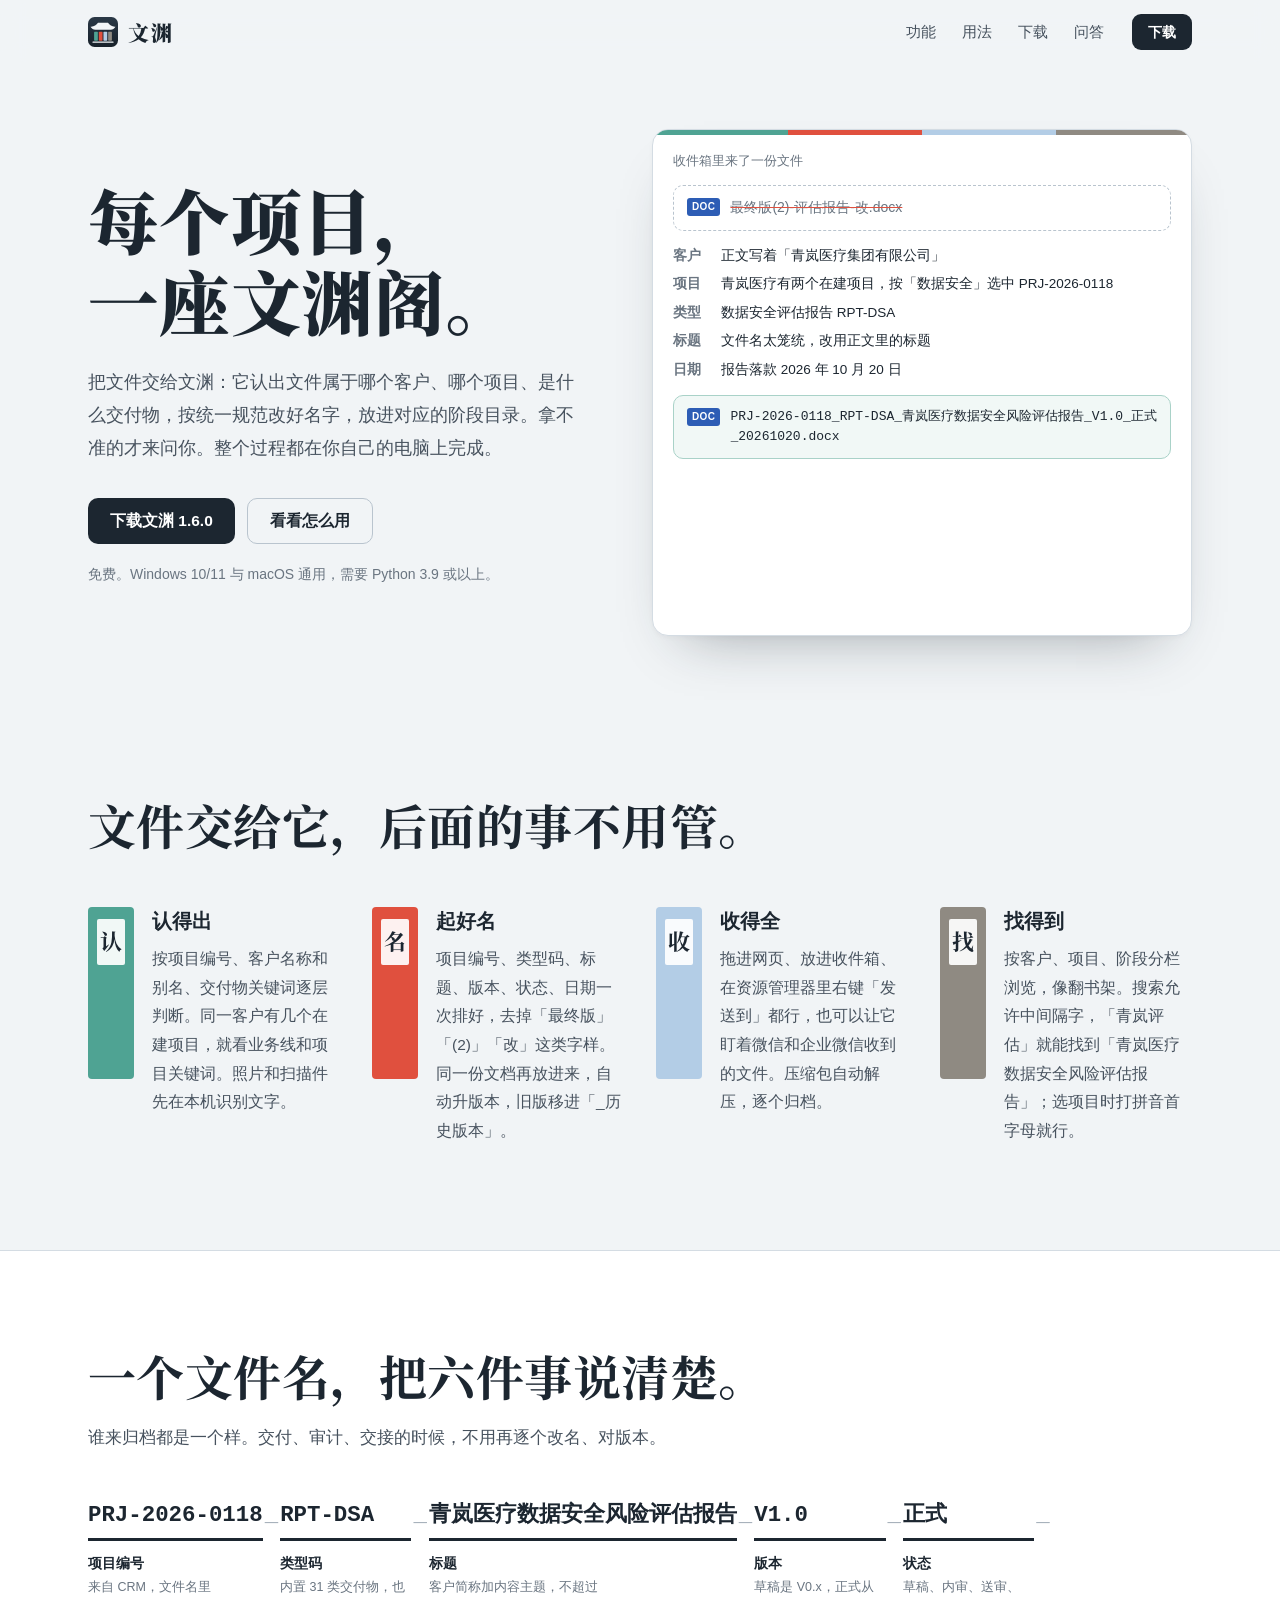
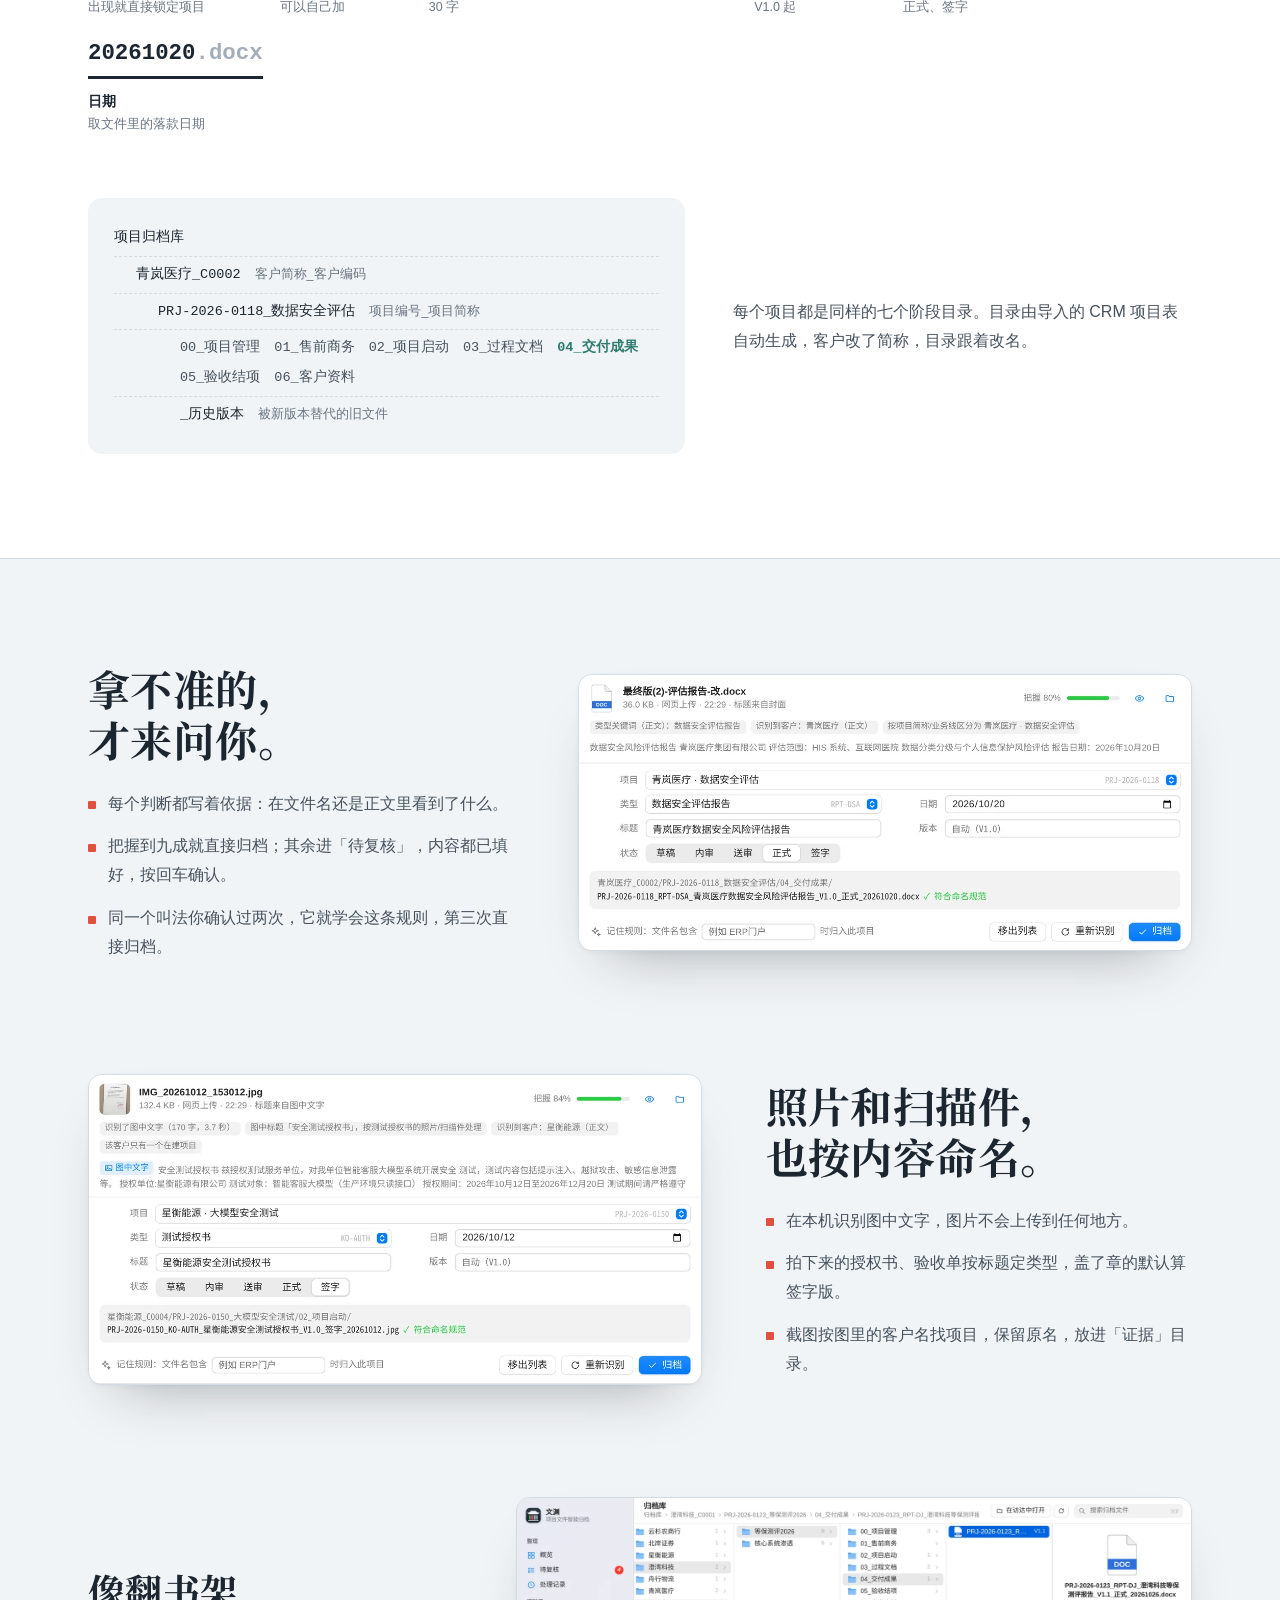
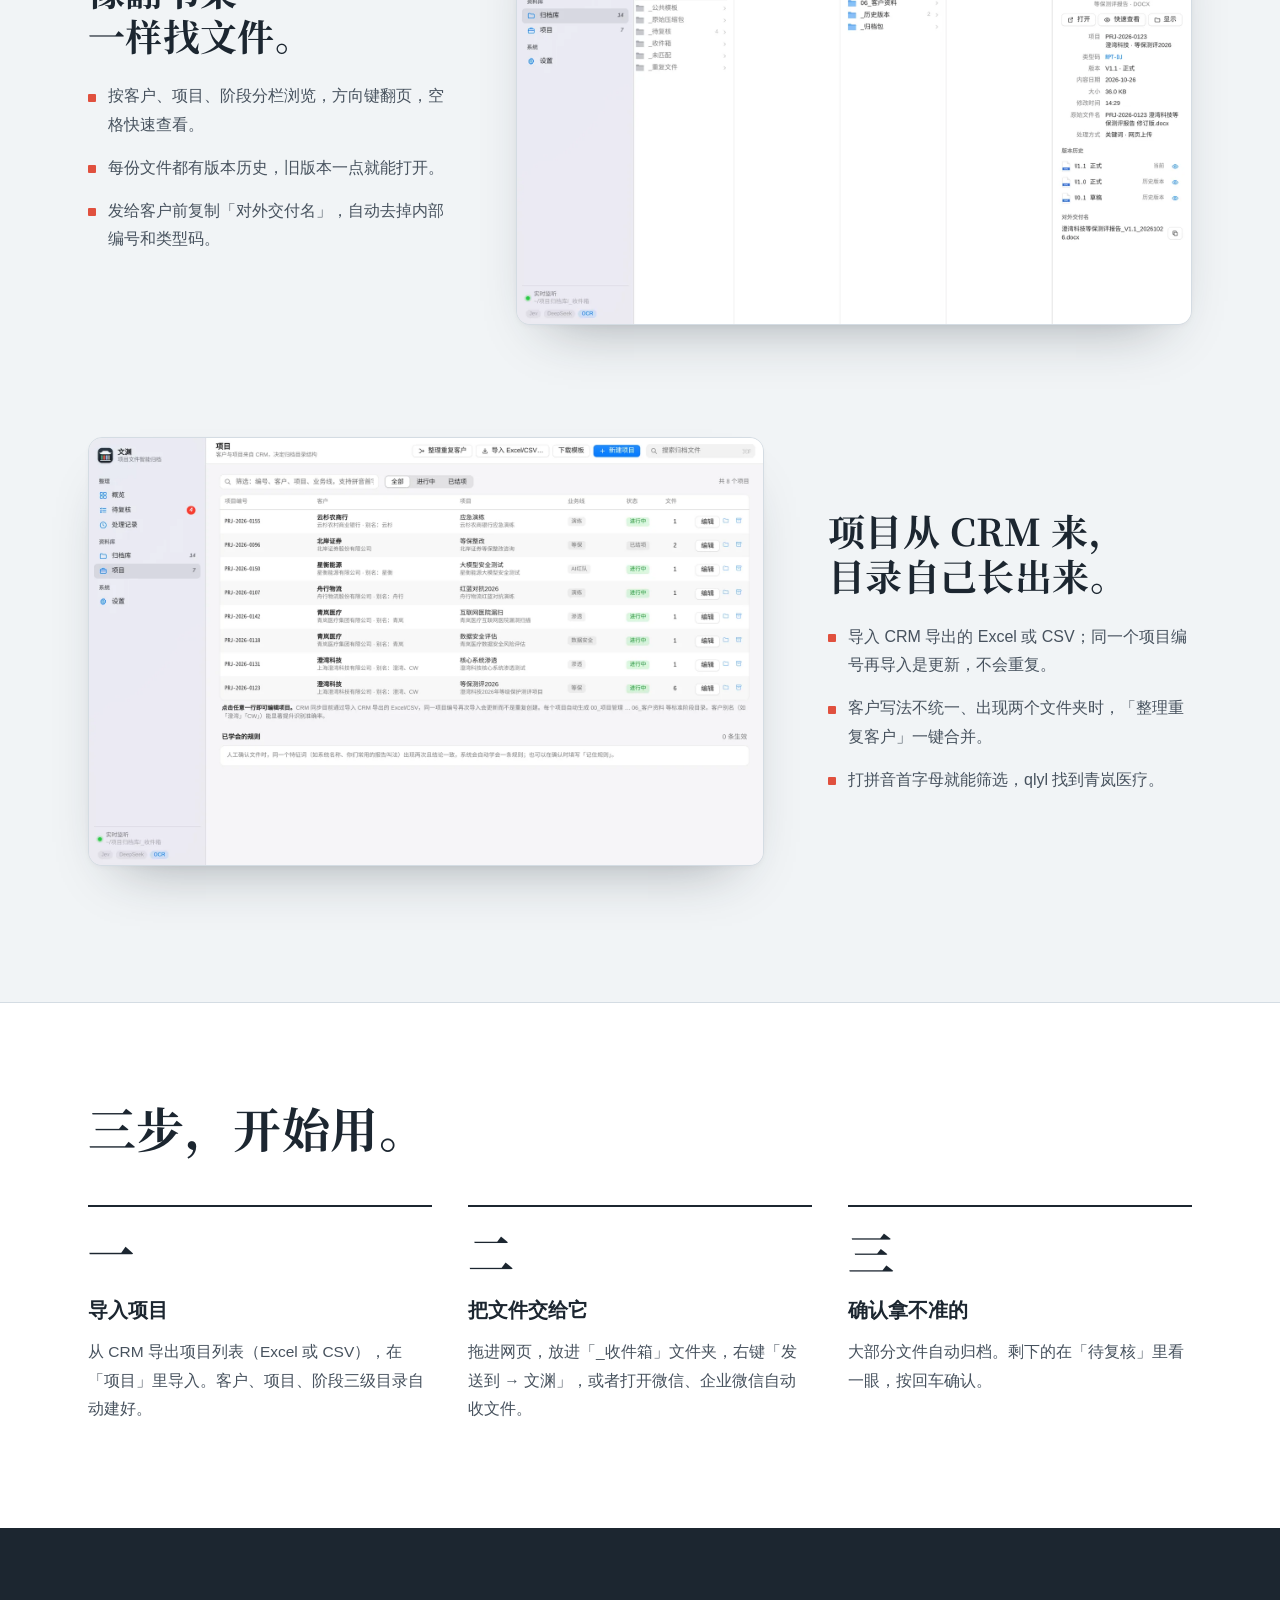
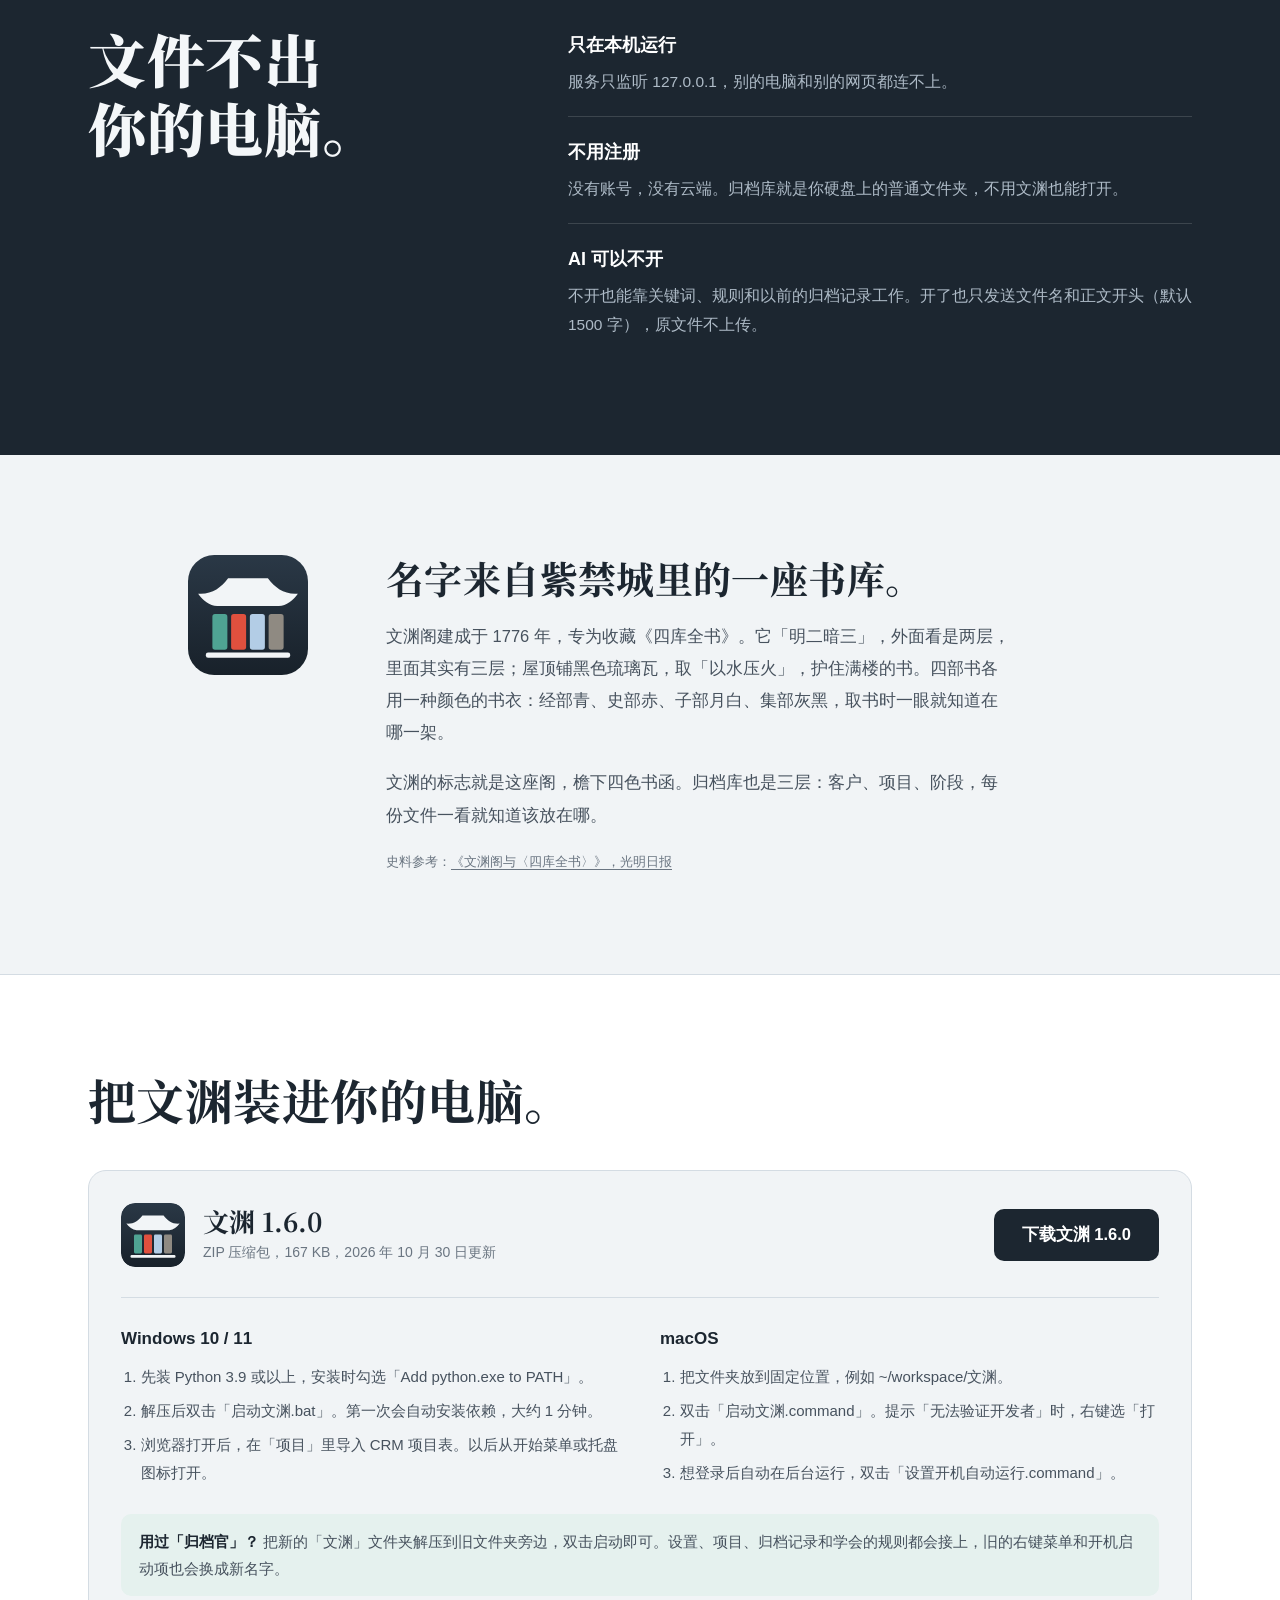
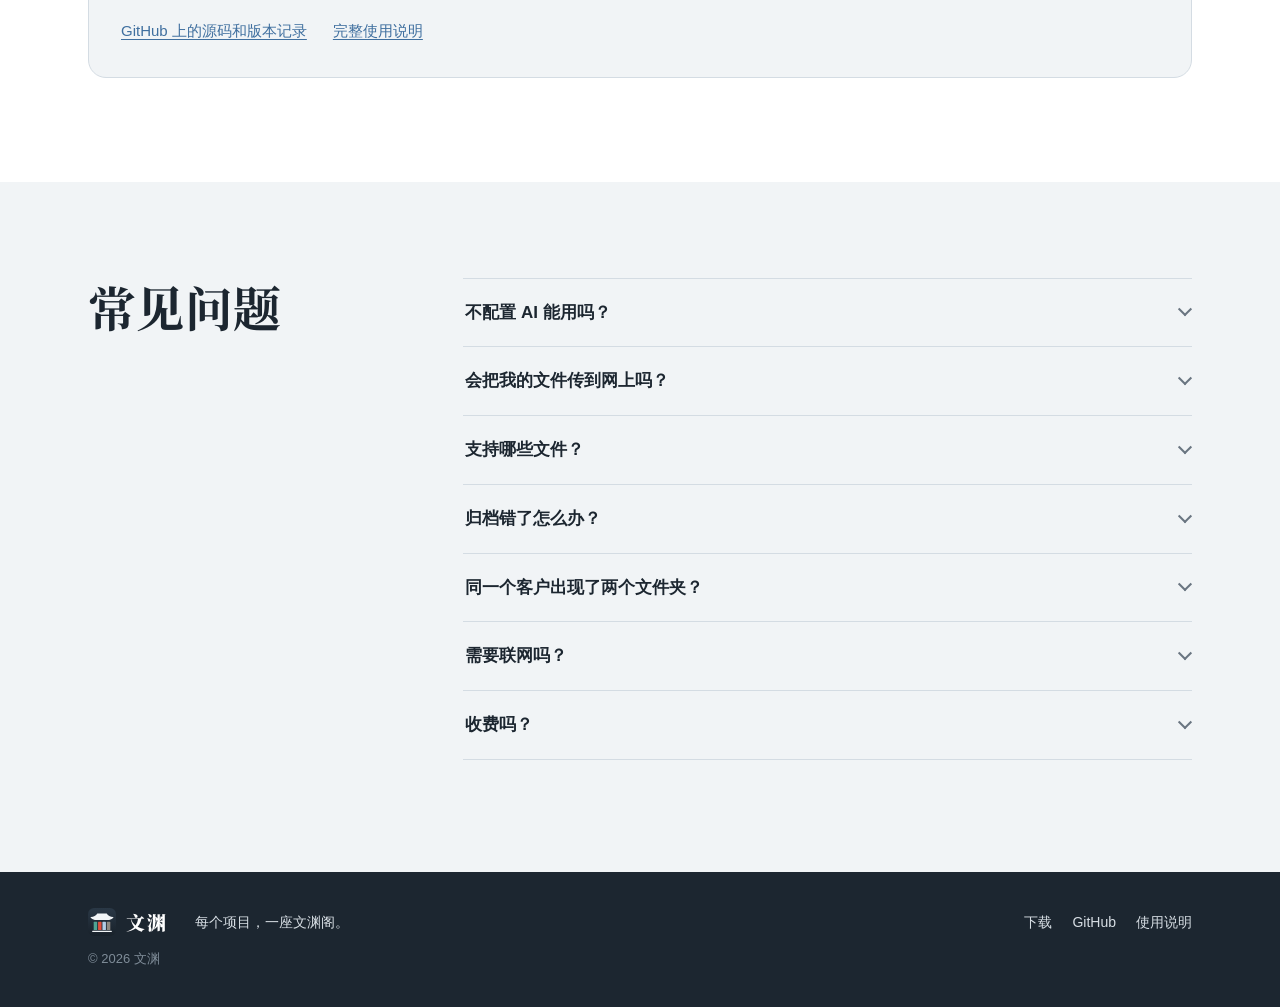
==== docs/index.html @ 29c238a8 "文渊 1.6.0：原「归档官」改名，附产品网站 - 改名为「文渊」，新 Logo；旧的右键菜单、开始菜单和开机启动项自动换成新名字 - 新文件夹里启动时，自动接着用旁边旧「归档官」文件夹里的数据 - " ====
<!doctype html>
<html lang="zh-CN">
<head>
<meta charset="utf-8">
<meta name="viewport" content="width=device-width, initial-scale=1">
<title>文渊：项目文件自动归档</title>
<meta name="description" content="文渊自动认出文件属于哪个客户、哪个项目、是什么交付物，按统一规范改名，放进客户、项目、阶段三级目录。在你自己的电脑上运行，免费下载，Windows 与 macOS 通用。">
<meta name="theme-color" content="#F1F4F6">
<link rel="icon" href="assets/logo.svg" type="image/svg+xml">
<link rel="icon" href="assets/favicon-32.png" sizes="32x32" type="image/png">
<link rel="apple-touch-icon" href="assets/apple-touch-icon.png">
<meta property="og:type" content="website">
<meta property="og:title" content="文渊：每个项目，一座文渊阁">
<meta property="og:description" content="项目文件自动识别、规范命名、按客户 / 项目 / 阶段归档。本机运行，免费下载。">
<meta property="og:image" content="https://jamesju1987.github.io/wenyuan/assets/og.png">
<meta property="og:url" content="https://jamesju1987.github.io/wenyuan/">
<link rel="preload" href="assets/fonts/wy-serif-900.woff2" as="font" type="font/woff2" crossorigin>
<link rel="stylesheet" href="assets/site.css?v=1.6.0">
<script>document.documentElement.classList.add("js")</script>
</head>
<body>
<a class="skip" href="#main">跳到正文</a>

<header class="nav" id="nav">
  <div class="wrap nav-in">
    <a class="brand" href="#top" aria-label="文渊首页"><img src="assets/logo.svg" width="30" height="30" alt=""><span>文渊</span></a>
    <nav class="nav-links" aria-label="页面导航">
      <a href="#features">功能</a><a href="#how">用法</a><a href="#download">下载</a><a href="#faq">问答</a>
    </nav>
    <a class="btn btn-ink btn-sm" href="#download">下载</a>
  </div>
</header>

<main id="main">

<section class="hero" id="top">
  <div class="wrap hero-in">
    <div class="hero-copy">
      <h1 class="display"><span class="ln">每个项目，</span><span class="ln">一座文渊阁。</span></h1>
      <p class="lede">把文件交给文渊：它认出文件属于哪个客户、哪个项目、是什么交付物，按统一规范改好名字，放进对应的阶段目录。拿不准的才来问你。整个过程都在你自己的电脑上完成。</p>
      <div class="cta">
        <a class="btn btn-ink" href="download/Wenyuan-1.6.0.zip" download>下载文渊 1.6.0</a>
        <a class="btn btn-line" href="#how">看看怎么用</a>
      </div>
      <p class="fine">免费。Windows 10/11 与 macOS 通用，需要 Python 3.9 或以上。</p>
    </div>

    <figure class="demo" id="demo" data-step="0" aria-label="演示：一份名字很乱的文件被识别、改名，放进项目的交付成果目录">
      <div class="demo-bar">
        <span class="demo-title">收件箱里来了一份文件</span>
        <button type="button" class="replay" id="replay" hidden>再看一遍</button>
      </div>
      <div class="demo-body">
        <div class="d-file d-in"><span class="ftag">DOC</span><span class="fn">最终版(2)-评估报告-改.docx</span></div>
        <ul class="d-steps">
          <li class="s1"><b>客户</b><span>正文写着「青岚医疗集团有限公司」</span></li>
          <li class="s2"><b>项目</b><span>青岚医疗有两个在建项目，按「数据安全」选中 PRJ-2026-0118</span></li>
          <li class="s3"><b>类型</b><span>数据安全评估报告 RPT-DSA</span></li>
          <li class="s4"><b>标题</b><span>文件名太笼统，改用正文里的标题</span></li>
          <li class="s5"><b>日期</b><span>报告落款 2026 年 10 月 20 日</span></li>
        </ul>
        <div class="d-file d-out"><span class="ftag">DOC</span><span class="fn mono">PRJ-2026-0118_RPT-DSA_青岚医疗数据安全风险评估报告_V1.0_正式_20261020.docx</span></div>
        <div class="d-tree">
          <div class="t t0">项目归档库</div>
          <div class="t t1">青岚医疗_C0002</div>
          <div class="t t2">PRJ-2026-0118_数据安全评估</div>
          <div class="t t3"><span>04_交付成果</span><em class="land">已归档</em></div>
        </div>
      </div>
    </figure>
  </div>
</section>

<section class="pillars" id="features" aria-labelledby="pillars-h">
  <div class="wrap">
    <h2 class="display" id="pillars-h">文件交给它，<br class="m-only">后面的事不用管。</h2>
    <div class="pillar-grid">
      <article class="pillar c-qing">
        <div class="spine" aria-hidden="true">认</div>
        <div class="pillar-body">
          <h3>认得出</h3>
          <p>按项目编号、客户名称和别名、交付物关键词逐层判断。同一客户有几个在建项目，就看业务线和项目关键词。照片和扫描件先在本机识别文字。</p>
        </div>
      </article>
      <article class="pillar c-chi">
        <div class="spine" aria-hidden="true">名</div>
        <div class="pillar-body">
          <h3>起好名</h3>
          <p>项目编号、类型码、标题、版本、状态、日期一次排好，去掉「最终版」「(2)」「改」这类字样。同一份文档再放进来，自动升版本，旧版移进「_历史版本」。</p>
        </div>
      </article>
      <article class="pillar c-yuebai">
        <div class="spine" aria-hidden="true">收</div>
        <div class="pillar-body">
          <h3>收得全</h3>
          <p>拖进网页、放进收件箱、在资源管理器里右键「发送到」都行，也可以让它盯着微信和企业微信收到的文件。压缩包自动解压，逐个归档。</p>
        </div>
      </article>
      <article class="pillar c-huihei">
        <div class="spine" aria-hidden="true">找</div>
        <div class="pillar-body">
          <h3>找得到</h3>
          <p>按客户、项目、阶段分栏浏览，像翻书架。搜索允许中间隔字，「青岚评估」就能找到「青岚医疗数据安全风险评估报告」；选项目时打拼音首字母就行。</p>
        </div>
      </article>
    </div>
  </div>
</section>

<section class="anatomy" id="naming" aria-labelledby="naming-h">
  <div class="wrap">
    <h2 class="display" id="naming-h">一个文件名，<br class="m-only">把六件事说清楚。</h2>
    <p class="sec-lede">谁来归档都是一个样。交付、审计、交接的时候，不用再逐个改名、对版本。</p>
    <div class="fname-anatomy" role="list">
      <span class="seg" role="listitem"><code>PRJ-2026-0118</code><small><b>项目编号</b>来自 CRM，文件名里出现就直接锁定项目</small></span><span class="us" aria-hidden="true">_</span>
      <span class="seg" role="listitem"><code>RPT-DSA</code><small><b>类型码</b>内置 31 类交付物，也可以自己加</small></span><span class="us" aria-hidden="true">_</span>
      <span class="seg seg-wide" role="listitem"><code>青岚医疗数据安全风险评估报告</code><small><b>标题</b>客户简称加内容主题，不超过 30 字</small></span><span class="us" aria-hidden="true">_</span>
      <span class="seg" role="listitem"><code>V1.0</code><small><b>版本</b>草稿是 V0.x，正式从 V1.0 起</small></span><span class="us" aria-hidden="true">_</span>
      <span class="seg" role="listitem"><code>正式</code><small><b>状态</b>草稿、内审、送审、正式、签字</small></span><span class="us" aria-hidden="true">_</span>
      <span class="seg" role="listitem"><code>20261020<span class="ext">.docx</span></code><small><b>日期</b>取文件里的落款日期</small></span>
    </div>
    <div class="tree-wrap">
      <div class="tree" aria-label="归档库目录结构">
        <div class="tr d0"><span class="tn">项目归档库</span></div>
        <div class="tr d1"><span class="tn">青岚医疗_C0002</span><span class="tc">客户简称_客户编码</span></div>
        <div class="tr d2"><span class="tn">PRJ-2026-0118_数据安全评估</span><span class="tc">项目编号_项目简称</span></div>
        <div class="tr d3 stages"><span class="tn">00_项目管理</span><span class="tn">01_售前商务</span><span class="tn">02_项目启动</span><span class="tn">03_过程文档</span><span class="tn on">04_交付成果</span><span class="tn">05_验收结项</span><span class="tn">06_客户资料</span></div>
        <div class="tr d3"><span class="tn">_历史版本</span><span class="tc">被新版本替代的旧文件</span></div>
      </div>
      <p class="tree-note">每个项目都是同样的七个阶段目录。目录由导入的 CRM 项目表自动生成，客户改了简称，目录跟着改名。</p>
    </div>
  </div>
</section>

<section class="rows" aria-label="功能细节">
  <div class="wrap">
    <article class="row">
      <div class="row-text">
        <h2 class="display"><span class="ln">拿不准的，</span><span class="ln">才来问你。</span></h2>
        <ul class="ticks">
          <li>每个判断都写着依据：在文件名还是正文里看到了什么。</li>
          <li>把握到九成就直接归档；其余进「待复核」，内容都已填好，按回车确认。</li>
          <li>同一个叫法你确认过两次，它就学会这条规则，第三次直接归档。</li>
        </ul>
      </div>
      <figure class="shot"><img src="assets/img/card_messy.webp" width="1200" height="541" loading="lazy" alt="待复核卡片：一份叫「最终版(2)-评估报告-改.docx」的文件，被识别为青岚医疗数据安全评估项目的数据安全评估报告，建议改名为 PRJ-2026-0118_RPT-DSA_青岚医疗数据安全风险评估报告_V1.0_正式_20261020.docx"></figure>
    </article>

    <article class="row flip">
      <div class="row-text">
        <h2 class="display"><span class="ln">照片和扫描件，</span><span class="ln">也按内容命名。</span></h2>
        <ul class="ticks">
          <li>在本机识别图中文字，图片不会上传到任何地方。</li>
          <li>拍下来的授权书、验收单按标题定类型，盖了章的默认算签字版。</li>
          <li>截图按图里的客户名找项目，保留原名，放进「证据」目录。</li>
        </ul>
      </div>
      <figure class="shot"><img src="assets/img/card_photo.webp" width="1200" height="607" loading="lazy" alt="待复核卡片：手机拍的授权书照片，识别出图中文字，归为星衡能源大模型安全测试项目的测试授权书，状态为签字"></figure>
    </article>

    <article class="row wide">
      <div class="row-text">
        <h2 class="display"><span class="ln">像翻书架</span><span class="ln">一样找文件。</span></h2>
        <ul class="ticks">
          <li>按客户、项目、阶段分栏浏览，方向键翻页，空格快速查看。</li>
          <li>每份文件都有版本历史，旧版本一点就能打开。</li>
          <li>发给客户前复制「对外交付名」，自动去掉内部编号和类型码。</li>
        </ul>
      </div>
      <figure class="shot window"><img src="assets/img/library.webp" width="1600" height="1012" loading="lazy" alt="归档库分栏浏览：澄湾科技、等保测评2026、04_交付成果，右侧显示等保测评报告的版本历史 V1.1、V1.0、V0.1"></figure>
    </article>

    <article class="row wide flip">
      <div class="row-text">
        <h2 class="display"><span class="ln">项目从 CRM 来，</span><span class="ln">目录自己长出来。</span></h2>
        <ul class="ticks">
          <li>导入 CRM 导出的 Excel 或 CSV；同一个项目编号再导入是更新，不会重复。</li>
          <li>客户写法不统一、出现两个文件夹时，「整理重复客户」一键合并。</li>
          <li>打拼音首字母就能筛选，qlyl 找到青岚医疗。</li>
        </ul>
      </div>
      <figure class="shot window"><img src="assets/img/projects.webp" width="1600" height="1012" loading="lazy" alt="项目列表：项目编号、客户、项目、业务线、状态和文件数"></figure>
    </article>
  </div>
</section>

<section class="how" id="how" aria-labelledby="how-h">
  <div class="wrap">
    <h2 class="display" id="how-h">三步，开始用。</h2>
    <ol class="steps">
      <li>
        <h3>导入项目</h3>
        <p>从 CRM 导出项目列表（Excel 或 CSV），在「项目」里导入。客户、项目、阶段三级目录自动建好。</p>
      </li>
      <li>
        <h3>把文件交给它</h3>
        <p>拖进网页，放进「_收件箱」文件夹，右键「发送到 → 文渊」，或者打开微信、企业微信自动收文件。</p>
      </li>
      <li>
        <h3>确认拿不准的</h3>
        <p>大部分文件自动归档。剩下的在「待复核」里看一眼，按回车确认。</p>
      </li>
    </ol>
  </div>
</section>

<section class="local" aria-labelledby="local-h">
  <div class="wrap local-in">
    <h2 class="display" id="local-h">文件不出<br>你的电脑。</h2>
    <dl class="local-list">
      <div><dt>只在本机运行</dt><dd>服务只监听 127.0.0.1，别的电脑和别的网页都连不上。</dd></div>
      <div><dt>不用注册</dt><dd>没有账号，没有云端。归档库就是你硬盘上的普通文件夹，不用文渊也能打开。</dd></div>
      <div><dt>AI 可以不开</dt><dd>不开也能靠关键词、规则和以前的归档记录工作。开了也只发送文件名和正文开头（默认 1500 字），原文件不上传。</dd></div>
    </dl>
  </div>
</section>

<section class="story" aria-labelledby="story-h">
  <div class="wrap story-in">
    <div class="story-mark" aria-hidden="true"><img src="assets/logo.svg" width="120" height="120" alt=""></div>
    <div class="story-text">
      <h2 class="display" id="story-h">名字来自紫禁城里的<br class="m-only">一座书库。</h2>
      <p>文渊阁建成于 1776 年，专为收藏《四库全书》。它「明二暗三」，外面看是两层，里面其实有三层；屋顶铺黑色琉璃瓦，取「以水压火」，护住满楼的书。四部书各用一种颜色的书衣：经部青、史部赤、子部月白、集部灰黑，取书时一眼就知道在哪一架。</p>
      <p>文渊的标志就是这座阁，檐下四色书函。归档库也是三层：客户、项目、阶段，每份文件一看就知道该放在哪。</p>
      <p class="cite">史料参考：<a href="https://epaper.gmw.cn/gmrb/html/2015-04/29/nw.D110000gmrb_20150429_2-10.htm" rel="noopener">《文渊阁与〈四库全书〉》，光明日报</a></p>
    </div>
  </div>
</section>

<section class="download" id="download" aria-labelledby="dl-h">
  <div class="wrap">
    <h2 class="display" id="dl-h">把文渊装进你的电脑。</h2>
    <div class="dl-card">
      <div class="dl-main">
        <img src="assets/logo.svg" width="64" height="64" alt="">
        <div>
          <p class="dl-name">文渊 1.6.0</p>
          <p class="dl-meta">ZIP 压缩包，<span data-size>167 KB</span>，2026 年 10 月 30 日更新</p>
        </div>
        <a class="btn btn-ink btn-lg" href="download/Wenyuan-1.6.0.zip" download>下载文渊 1.6.0</a>
      </div>
      <div class="dl-os">
        <div>
          <h3>Windows 10 / 11</h3>
          <ol>
            <li>先装 Python 3.9 或以上，安装时勾选「Add python.exe to PATH」。</li>
            <li>解压后双击「启动文渊.bat」。第一次会自动安装依赖，大约 1 分钟。</li>
            <li>浏览器打开后，在「项目」里导入 CRM 项目表。以后从开始菜单或托盘图标打开。</li>
          </ol>
        </div>
        <div>
          <h3>macOS</h3>
          <ol>
            <li>把文件夹放到固定位置，例如 ~/workspace/文渊。</li>
            <li>双击「启动文渊.command」。提示「无法验证开发者」时，右键选「打开」。</li>
            <li>想登录后自动在后台运行，双击「设置开机自动运行.command」。</li>
          </ol>
        </div>
      </div>
      <p class="dl-upgrade"><b>用过「归档官」？</b>把新的「文渊」文件夹解压到旧文件夹旁边，双击启动即可。设置、项目、归档记录和学会的规则都会接上，旧的右键菜单和开机启动项也会换成新名字。</p>
      <p class="dl-links"><a href="https://github.com/jamesju1987/wenyuan">GitHub 上的源码和版本记录</a><a href="https://github.com/jamesju1987/wenyuan#readme">完整使用说明</a></p>
    </div>
  </div>
</section>

<section class="faq" id="faq" aria-labelledby="faq-h">
  <div class="wrap faq-in">
    <h2 class="display" id="faq-h">常见问题</h2>
    <div class="faq-list">
      <details>
        <summary>不配置 AI 能用吗？</summary>
        <p>能。项目编号、客户名称和别名、交付物关键词、学会的规则和以前的归档记录已经能处理大部分文件。配置 Jev 后，关键词判断不了时让它在候选项目里做选择；配置 DeepSeek 后，它会读正文开头，生成更准确的标题和日期。</p>
      </details>
      <details>
        <summary>会把我的文件传到网上吗？</summary>
        <p>不会。文渊运行在你的电脑上，图片文字识别也在本机完成。只有你打开了 AI 功能，才会把文件名和正文开头（默认 1500 字）发给你自己配置的模型服务，原文件不上传。</p>
      </details>
      <details>
        <summary>支持哪些文件？</summary>
        <p>Word（docx）、Excel、PowerPoint、PDF（包括扫描版）、文本，以及 JPG、PNG、HEIC 等图片。zip、7z、tar 压缩包会自动解压；rar 需要电脑上装有 7-Zip 或 WinRAR。老的 .doc 在 Mac 上能读内容，在 Windows 上按文件名判断。</p>
      </details>
      <details>
        <summary>归档错了怎么办？</summary>
        <p>在「概览」或「处理记录」里点撤销，文件回到待复核，被替代的旧版本恢复原位。你改正之后，相关的自动规则会停用，不会一错再错。</p>
      </details>
      <details>
        <summary>同一个客户出现了两个文件夹？</summary>
        <p>一般是换过数据库，或者同一客户在 CRM 里有两种写法。在「项目」里点「整理重复客户」：按项目编号能确定的默认勾选，合并时文件只移动不删除，内容完全相同的只留一份。</p>
      </details>
      <details>
        <summary>需要联网吗？</summary>
        <p>第一次启动要联网安装依赖（默认从清华镜像下载）。之后除了 AI 功能，都可以离线使用。</p>
      </details>
      <details>
        <summary>收费吗？</summary>
        <p>免费。</p>
      </details>
    </div>
  </div>
</section>

</main>

<footer class="foot">
  <div class="wrap foot-in">
    <a class="brand" href="#top"><img src="assets/logo.svg" width="28" height="28" alt=""><span>文渊</span></a>
    <p class="foot-tag">每个项目，一座文渊阁。</p>
    <nav class="foot-links" aria-label="页脚链接"><a href="#download">下载</a><a href="https://github.com/jamesju1987/wenyuan">GitHub</a><a href="https://github.com/jamesju1987/wenyuan#readme">使用说明</a></nav>
    <p class="foot-copy">© 2026 文渊</p>
  </div>
</footer>

<script src="assets/site.js?v=1.6.0" defer></script>
</body>
</html>
---- docs/assets/site.css ----
/* 文渊 官网 */
@font-face { font-family: "WY Serif"; src: url("fonts/wy-serif-900.woff2") format("woff2"); font-weight: 900; font-display: swap; }
@font-face { font-family: "WY Serif"; src: url("fonts/wy-serif-700.woff2") format("woff2"); font-weight: 700; font-display: swap; }

:root {
  color-scheme: light;
  --paper: #F1F4F6;        /* 月白 */
  --white: #FFFFFF;
  --ink: #1C2630;          /* 玄瓦 */
  --ink-2: #47525E;
  --ink-3: #6A7581;
  --line: #D4DCE3;
  --qing: #2E7C6F;  --qing-l: #4FA393;      /* 经部 青 */
  --chi: #BC412E;   --chi-l: #E0503E;       /* 史部 赤 */
  --yuebai: #3F6F9F; --yuebai-l: #B3CDE6;   /* 子部 月白 */
  --huihei: #5A5751; --huihei-l: #8F8A82;   /* 集部 灰黑 */
  --serif: "WY Serif", "Songti SC", "STSong", "Noto Serif CJK SC", "Source Han Serif SC", serif;
  --sans: -apple-system, BlinkMacSystemFont, "PingFang SC", "Hiragino Sans GB", "Microsoft YaHei", "Noto Sans CJK SC", sans-serif;
  --mono: "SF Mono", "Cascadia Mono", Consolas, "Noto Sans Mono CJK SC", "Microsoft YaHei", monospace;
  --shadow: 0 28px 56px -32px rgba(28, 38, 48, .42), 0 2px 6px -2px rgba(28, 38, 48, .06);
}

*, *::before, *::after { box-sizing: border-box; }
html { scroll-behavior: smooth; scroll-padding-top: 72px; -webkit-text-size-adjust: 100%; }
body { margin: 0; background: var(--paper); color: var(--ink); font: 400 17px/1.75 var(--sans); -webkit-font-smoothing: antialiased; }
img { max-width: 100%; height: auto; display: block; }
a { color: inherit; }
h1, h2, h3, p, ul, ol, dl, dd, figure { margin: 0; }
.wrap { max-width: 1160px; margin: 0 auto; padding: 0 28px; }
.display { font-family: var(--serif); font-weight: 700; letter-spacing: .01em; line-height: 1.22; }
.mono { font-family: var(--mono); }
.m-only { display: none; }
:focus-visible { outline: 3px solid var(--yuebai); outline-offset: 3px; border-radius: 4px; }
.skip { position: absolute; left: 12px; top: -60px; z-index: 50; background: var(--ink); color: #fff; padding: 8px 14px; border-radius: 8px; text-decoration: none; }
.skip:focus { top: 12px; }

/* 按钮 */
.btn { display: inline-flex; align-items: center; justify-content: center; gap: 8px; height: 46px; padding: 0 22px; border-radius: 10px;
  font: 600 15.5px/1 var(--sans); text-decoration: none; white-space: nowrap; transition: background-color .15s, border-color .15s; }
.btn-ink { background: var(--ink); color: #fff; }
.btn-ink:hover { background: #2C3A48; }
.btn-line { border: 1px solid #B9C4CE; color: var(--ink); background: transparent; }
.btn-line:hover { background: var(--white); border-color: var(--ink-3); }
.btn-sm { height: 36px; padding: 0 16px; font-size: 14px; border-radius: 9px; }
.btn-lg { height: 52px; padding: 0 28px; font-size: 16.5px; }

/* 导航 */
.nav { position: sticky; top: 0; z-index: 20; background: rgba(241, 244, 246, .88); backdrop-filter: saturate(1.4) blur(12px);
  -webkit-backdrop-filter: saturate(1.4) blur(12px); border-bottom: 1px solid transparent; transition: border-color .2s; }
.nav.scrolled { border-bottom-color: var(--line); }
.nav-in { height: 64px; display: flex; align-items: center; gap: 28px; }
.brand { display: inline-flex; align-items: center; gap: 10px; text-decoration: none; font: 900 21px/1 var(--serif); letter-spacing: .08em; }
.nav-links { display: flex; gap: 26px; margin-left: auto; }
.nav-links a { text-decoration: none; color: var(--ink-2); font-size: 15px; }
.nav-links a:hover { color: var(--ink); }

/* 首屏 */
.hero { padding: 64px 0 64px; }
.hero-in { display: grid; grid-template-columns: minmax(0, 1fr) minmax(0, 1.08fr); gap: 64px; align-items: center; }
.hero h1 { font-weight: 900; font-size: clamp(40px, 5.5vw, 76px); line-height: 1.14; letter-spacing: .02em; }
.hero h1 .ln { display: block; white-space: nowrap; }
.lede { margin-top: 26px; font-size: 18px; line-height: 1.85; color: var(--ink-2); max-width: 30em; }
.cta { display: flex; flex-wrap: wrap; gap: 12px; margin-top: 32px; }
.fine { margin-top: 18px; font-size: 14px; color: var(--ink-3); }

/* 首屏演示：一份文件被识别、改名、归档 */
.demo { background: var(--white); border: 1px solid var(--line); border-radius: 16px; box-shadow: var(--shadow); overflow: hidden; position: relative; }
.demo::before { content: ""; display: block; height: 5px;
  background: linear-gradient(90deg, var(--qing-l) 0 25%, var(--chi-l) 25% 50%, var(--yuebai-l) 50% 75%, var(--huihei-l) 75% 100%); }
.demo-bar { display: flex; align-items: center; justify-content: space-between; padding: 12px 20px 0; min-height: 40px; }
.demo-title { font-size: 13px; color: var(--ink-3); }
.replay { font: 500 13px/1 var(--sans); color: var(--yuebai); background: none; border: 0; padding: 6px 0; cursor: pointer; }
.replay:hover { text-decoration: underline; }
.demo-body { padding: 10px 20px 22px; }
.d-file { display: flex; align-items: flex-start; gap: 10px; padding: 11px 13px; border-radius: 10px; font-size: 14px; line-height: 1.55; }
.ftag { flex: none; margin-top: 1px; font: 700 10px/1 var(--sans); letter-spacing: .04em; color: #fff; background: #2D5DB5; padding: 4px 5px; border-radius: 3px; }
.d-in { border: 1px dashed #B9C4CE; color: var(--ink); }
.d-in .fn { transition: color .4s; }
.d-in.done .fn { color: var(--ink-3); text-decoration: line-through; text-decoration-color: var(--chi-l); }
.d-steps { list-style: none; padding: 0; margin: 14px 0; display: grid; gap: 7px; }
.d-steps li { display: grid; grid-template-columns: 40px minmax(0, 1fr); gap: 8px; font-size: 13.5px; line-height: 1.6; }
.d-steps b { font-weight: 600; color: var(--ink-3); }
.d-out { border: 1px solid #A9D2C8; background: #F1F8F6; }
.d-out .fn { font-size: 13px; word-break: break-all; color: var(--ink); }
.d-tree { margin-top: 16px; font-size: 13.5px; display: grid; gap: 4px; }
.t { position: relative; display: flex; align-items: center; gap: 8px; padding: 4px 10px 4px 26px; border-radius: 7px; color: var(--ink-2); }
.t::before { content: ""; position: absolute; left: 6px; top: 50%; width: 14px; height: 11px; margin-top: -6px; border-radius: 2px;
  background: #7FA6CF; box-shadow: inset 0 3px 0 #9DBBDB; }
.t1 { margin-left: 18px; } .t2 { margin-left: 36px; } .t3 { margin-left: 54px; color: var(--ink); font-weight: 600; }
.t3.lit { background: #E6F2EF; }
.land { font-style: normal; font: 600 12px/1 var(--sans); color: #fff; background: var(--qing); padding: 4px 7px; border-radius: 5px; margin-left: auto; }
/* 动画只在脚本可用时启用；不支持脚本或减少动态效果时直接显示最终状态 */
.js .demo .anim { opacity: 0; transform: translateY(6px); transition: opacity .38s ease, transform .38s ease; }
.js .demo .anim.on { opacity: 1; transform: none; }
.js .demo .d-out.anim .fn { clip-path: inset(0 100% 0 0); transition: clip-path 1.1s linear .15s; }
.js .demo .d-out.anim.on .fn { clip-path: inset(0 0 0 0); }
.js .demo .land.anim { transform: scale(.6); }
.js .demo .land.anim.on { transform: none; }

/* 四件事 */
.pillars { padding: 96px 0 104px; }
.pillars h2 { font-size: clamp(30px, 3.9vw, 48px); max-width: 16em; }
.pillar-grid { display: grid; grid-template-columns: repeat(4, minmax(0, 1fr)); gap: 32px; margin-top: 52px; }
.pillar { display: grid; grid-template-columns: 46px minmax(0, 1fr); gap: 18px; align-items: start; }
.spine { position: relative; isolation: isolate; min-height: 172px; border-radius: 4px; display: flex; justify-content: center;
  align-items: flex-start; padding-top: 23px; font: 700 22px/1 var(--serif); color: var(--ink); }
/* 书函上的白色题签 */
.spine::before { content: ""; position: absolute; z-index: -1; top: 12px; left: 9px; right: 9px; height: 46px; background: rgba(255, 255, 255, .92); border-radius: 2px; }
.c-qing .spine { background: var(--qing-l); } .c-chi .spine { background: var(--chi-l); }
.c-yuebai .spine { background: var(--yuebai-l); } .c-huihei .spine { background: var(--huihei-l); }
.pillar h3 { font-size: 20px; font-weight: 600; line-height: 1.4; }
.pillar p { margin-top: 10px; font-size: 15.5px; line-height: 1.85; color: var(--ink-2); }

/* 文件名拆解 */
.anatomy { background: var(--white); padding: 96px 0 104px; border-top: 1px solid var(--line); border-bottom: 1px solid var(--line); }
.anatomy h2 { font-size: clamp(30px, 3.9vw, 48px); }
.sec-lede { margin-top: 18px; color: var(--ink-2); max-width: 34em; }
.fname-anatomy { display: flex; flex-wrap: wrap; align-items: flex-start; margin-top: 48px; row-gap: 22px; }
.seg { display: inline-flex; flex-direction: column; gap: 12px; }
.seg code { font: 600 clamp(16px, 1.75vw, 23px)/1.3 var(--mono); padding-bottom: 8px; border-bottom: 3px solid var(--ink); white-space: nowrap; }
.seg small { font-size: 12.5px; line-height: 1.6; color: var(--ink-3); max-width: 10.5em; padding-right: 6px; }
.seg small b { display: block; color: var(--ink); font-size: 13.5px; font-weight: 600; margin-bottom: 2px; }
.seg-wide small { max-width: 14em; }
.us { font: 600 clamp(16px, 1.75vw, 23px)/1.3 var(--mono); color: #A3AEB8; padding: 0 2px; }
.seg code .ext { color: #A3AEB8; }
.tree-wrap { display: grid; grid-template-columns: minmax(0, 1.3fr) minmax(0, 1fr); gap: 48px; margin-top: 64px; align-items: center; }
.tree { background: var(--paper); border-radius: 14px; padding: 22px 26px; font-size: 14px; }
.tr { display: flex; flex-wrap: wrap; align-items: baseline; gap: 6px 14px; padding: 6px 0; }
.tr + .tr { border-top: 1px dashed var(--line); }
.d1 { padding-left: 22px; } .d2 { padding-left: 44px; } .d3 { padding-left: 66px; }
.tn { font-family: var(--mono); font-size: 13.5px; color: var(--ink); }
.tc { font-size: 12.5px; color: var(--ink-3); }
.stages .tn { color: var(--ink-2); }
.stages .tn.on { color: var(--qing); font-weight: 700; }
.tree-note { color: var(--ink-2); font-size: 16px; line-height: 1.85; }

/* 功能细节 */
.rows { padding: 104px 0 24px; }
.row { display: grid; grid-template-columns: minmax(0, .82fr) minmax(0, 1.18fr); gap: 64px; align-items: center; margin-bottom: 112px; }
.row.flip { grid-template-columns: minmax(0, 1.18fr) minmax(0, .82fr); }
.row.flip .row-text { order: 2; }
.row h2 { font-size: clamp(28px, 3.3vw, 42px); }
.row h2 .ln { display: block; white-space: nowrap; }
.row.wide h2 { font-size: clamp(28px, 2.9vw, 37px); }
.row.wide { grid-template-columns: minmax(0, .7fr) minmax(0, 1.3fr); }
.row.wide.flip { grid-template-columns: minmax(0, 1.3fr) minmax(0, .7fr); }
.ticks { list-style: none; padding: 0; margin-top: 24px; display: grid; gap: 14px; }
.ticks li { position: relative; padding-left: 20px; color: var(--ink-2); font-size: 16px; line-height: 1.8; }
.ticks li::before { content: ""; position: absolute; left: 0; top: .72em; width: 8px; height: 8px; border-radius: 1px; background: var(--chi-l); }
.shot img { border-radius: 14px; border: 1px solid var(--line); box-shadow: var(--shadow); background: var(--white); }

/* 三步 */
.how { background: var(--white); padding: 96px 0 104px; border-top: 1px solid var(--line); }
.how h2 { font-size: clamp(30px, 3.9vw, 48px); }
.steps { list-style: none; padding: 0; margin-top: 48px; display: grid; grid-template-columns: repeat(3, minmax(0, 1fr)); gap: 36px; counter-reset: s; }
.steps li { counter-increment: s; border-top: 2px solid var(--ink); padding-top: 22px; }
.steps li::before { content: counter(s, cjk-ideographic); display: block; font: 900 46px/1 var(--serif); margin-bottom: 18px; }
.steps h3 { font-size: 20px; font-weight: 600; }
.steps p { margin-top: 10px; color: var(--ink-2); font-size: 15.5px; line-height: 1.85; }

/* 本地优先：玄瓦 */
.local { background: var(--ink); color: #E8EDF1; padding: 96px 0; }
.local-in { display: grid; grid-template-columns: minmax(0, .8fr) minmax(0, 1.2fr); gap: 64px; align-items: start; }
.local h2 { font-weight: 900; font-size: clamp(34px, 4.6vw, 58px); line-height: 1.18; color: #F4F7F9; }
.local-list > div { padding: 20px 0; border-top: 1px solid rgba(255, 255, 255, .14); }
.local-list > div:first-child { border-top: 0; padding-top: 6px; }
.local-list dt { font-weight: 600; font-size: 18px; color: #fff; }
.local-list dd { margin-top: 6px; color: #AEBBC7; font-size: 15.5px; line-height: 1.85; }

/* 名字由来 */
.story { padding: 100px 0; }
.story-in { display: grid; grid-template-columns: 150px minmax(0, 1fr); gap: 48px; align-items: start; max-width: 960px; }
.story-mark img { width: 120px; height: 120px; }
.story h2 { font-size: clamp(26px, 3vw, 38px); }
.story-text p { margin-top: 18px; color: var(--ink-2); font-size: 16.5px; line-height: 1.95; max-width: 38em; }
.story-text .cite { font-size: 13px; color: var(--ink-3); }
.cite a { color: var(--ink-3); text-underline-offset: 3px; }

/* 下载 */
.download { background: var(--white); padding: 96px 0 104px; border-top: 1px solid var(--line); }
.download h2 { font-size: clamp(30px, 3.9vw, 48px); }
.dl-card { margin-top: 40px; border: 1px solid var(--line); border-radius: 18px; padding: 32px; background: var(--paper); }
.dl-main { display: flex; align-items: center; gap: 18px; flex-wrap: wrap; }
.dl-main img { border-radius: 14px; }
.dl-name { font: 700 26px/1.3 var(--serif); }
.dl-meta { font-size: 14px; color: var(--ink-3); margin-top: 2px; }
.dl-main .btn { margin-left: auto; }
.dl-os { display: grid; grid-template-columns: repeat(2, minmax(0, 1fr)); gap: 40px; margin-top: 30px; padding-top: 26px; border-top: 1px solid var(--line); }
.dl-os h3 { font-size: 17px; font-weight: 600; }
.dl-os ol { margin-top: 10px; padding-left: 1.3em; color: var(--ink-2); font-size: 15px; line-height: 1.85; }
.dl-os li + li { margin-top: 6px; }
.dl-upgrade { margin-top: 28px; padding: 14px 18px; border-radius: 10px; background: #E5F1EE; color: var(--ink-2); font-size: 15px; line-height: 1.8; }
.dl-upgrade b { color: var(--ink); margin-right: 4px; }
.dl-links { display: flex; flex-wrap: wrap; gap: 8px 26px; margin-top: 22px; font-size: 15px; }
.dl-links a { color: var(--yuebai); text-underline-offset: 3px; }

/* 问答 */
.faq { padding: 96px 0 112px; }
.faq-in { display: grid; grid-template-columns: minmax(0, .62fr) minmax(0, 1.38fr); gap: 48px; align-items: start; }
.faq h2 { font-size: clamp(30px, 3.9vw, 48px); }
.faq-list details { border-bottom: 1px solid var(--line); }
.faq-list details:first-child { border-top: 1px solid var(--line); }
.faq-list summary { list-style: none; cursor: pointer; display: flex; align-items: center; justify-content: space-between; gap: 16px;
  padding: 19px 2px; font-size: 17px; font-weight: 600; }
.faq-list summary::-webkit-details-marker { display: none; }
.faq-list summary::after { content: ""; flex: none; width: 10px; height: 10px; border-right: 2px solid var(--ink-3); border-bottom: 2px solid var(--ink-3);
  transform: rotate(45deg) translate(-2px, -2px); transition: transform .2s; }
.faq-list details[open] summary::after { transform: rotate(225deg) translate(-2px, -2px); }
.faq-list p { padding: 0 2px 20px; color: var(--ink-2); font-size: 15.5px; line-height: 1.9; max-width: 40em; }

/* 页脚 */
.foot { background: var(--ink); color: #AEBBC7; padding: 36px 0; font-size: 14px; }
.foot-in { display: flex; flex-wrap: wrap; align-items: center; gap: 12px 28px; }
.foot .brand { color: #fff; font-size: 19px; }
.foot-tag { color: #D7DEE4; }
.foot-links { display: flex; gap: 20px; margin-left: auto; }
.foot-links a { color: #D7DEE4; text-decoration: none; }
.foot-links a:hover { color: #fff; text-decoration: underline; }
.foot-copy { width: 100%; font-size: 13px; color: #7F8C98; }

/* 平板 */
@media (max-width: 980px) {
  .hero { padding: 40px 0 72px; }
  .hero-in { grid-template-columns: 1fr; gap: 44px; }
  .pillar-grid { grid-template-columns: repeat(2, minmax(0, 1fr)); gap: 40px 32px; }
  .tree-wrap, .local-in, .faq-in { grid-template-columns: 1fr; gap: 32px; }
  .row, .row.wide, .row.flip, .row.wide.flip { grid-template-columns: 1fr; gap: 32px; margin-bottom: 88px; }
  .row.flip .row-text { order: 0; }
  .steps { grid-template-columns: 1fr; gap: 28px; }
}
/* 手机 */
@media (max-width: 640px) {
  body { font-size: 16px; }
  .wrap { padding: 0 16px; }
  .m-only { display: inline; }
  .nav-in { height: 56px; }
  .nav-links { display: none; }
  .nav .btn { margin-left: auto; }
  .lede { font-size: 16.5px; }
  .cta .btn { flex: 1 1 auto; }
  .demo-body { padding: 8px 14px 18px; }
  .demo-bar { padding: 10px 14px 0; }
  .pillars, .anatomy, .how, .download, .faq, .story { padding: 72px 0; }
  .local { padding: 72px 0; }
  .rows { padding: 72px 0 8px; }
  .pillar-grid { grid-template-columns: 1fr; gap: 28px; }
  .spine { min-height: 132px; }
  .fname-anatomy { flex-direction: column; flex-wrap: nowrap; row-gap: 14px; }
  .us { display: none; }
  .seg { display: grid; grid-template-columns: minmax(0, 1fr); gap: 6px; width: 100%; }
  .seg code { white-space: normal; word-break: break-all; font-size: 16px; border-bottom-width: 2px; }
  .seg small, .seg-wide small { max-width: none; }
  .tree { padding: 18px 16px; }
  .d1 { padding-left: 14px; } .d2 { padding-left: 28px; } .d3 { padding-left: 42px; }
  .story-in { grid-template-columns: 1fr; gap: 24px; }
  .story-mark img { width: 72px; height: 72px; }
  .dl-card { padding: 22px 18px; }
  .dl-main .btn { margin-left: 0; width: 100%; }
  .dl-os { grid-template-columns: 1fr; gap: 24px; }
  .foot-links { margin-left: 0; }
}
@media (prefers-reduced-motion: reduce) {
  html { scroll-behavior: auto; }
  .js .demo .anim, .js .demo .d-out.anim .fn { transition: none; }
}
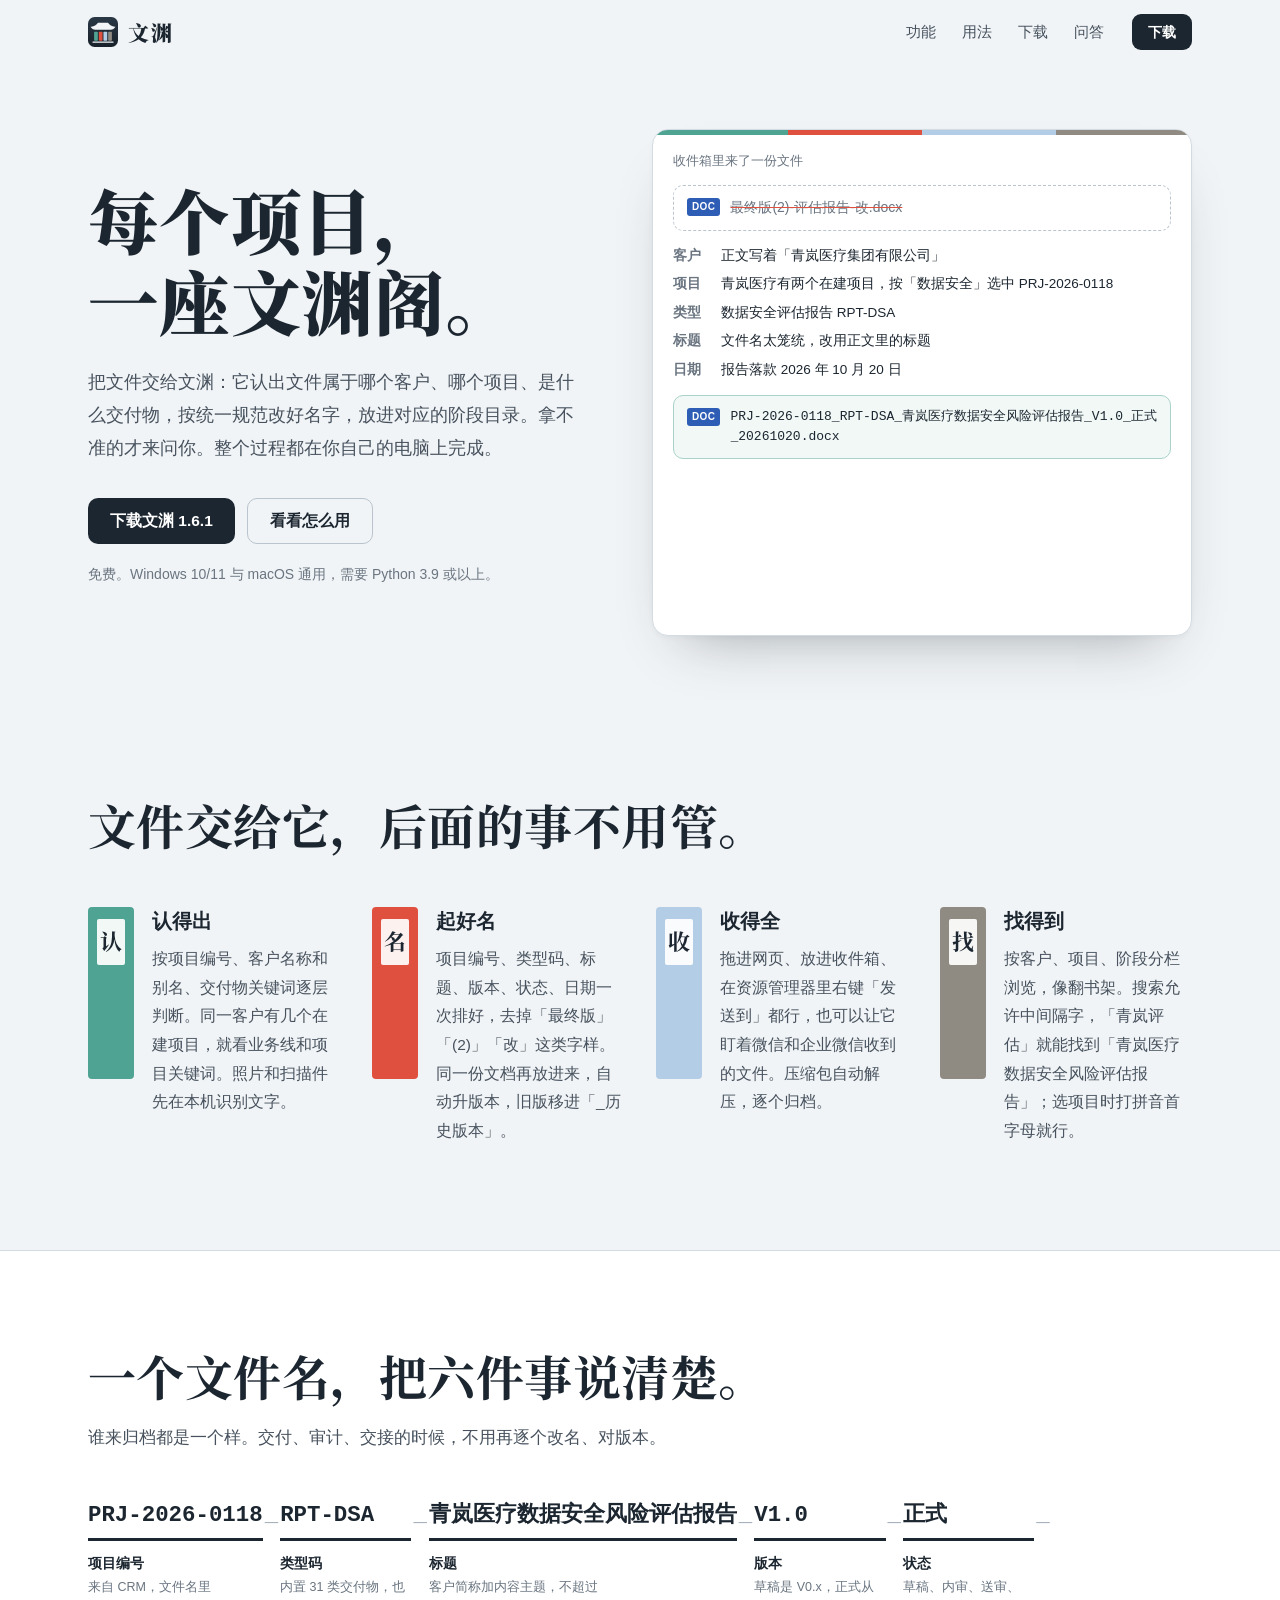
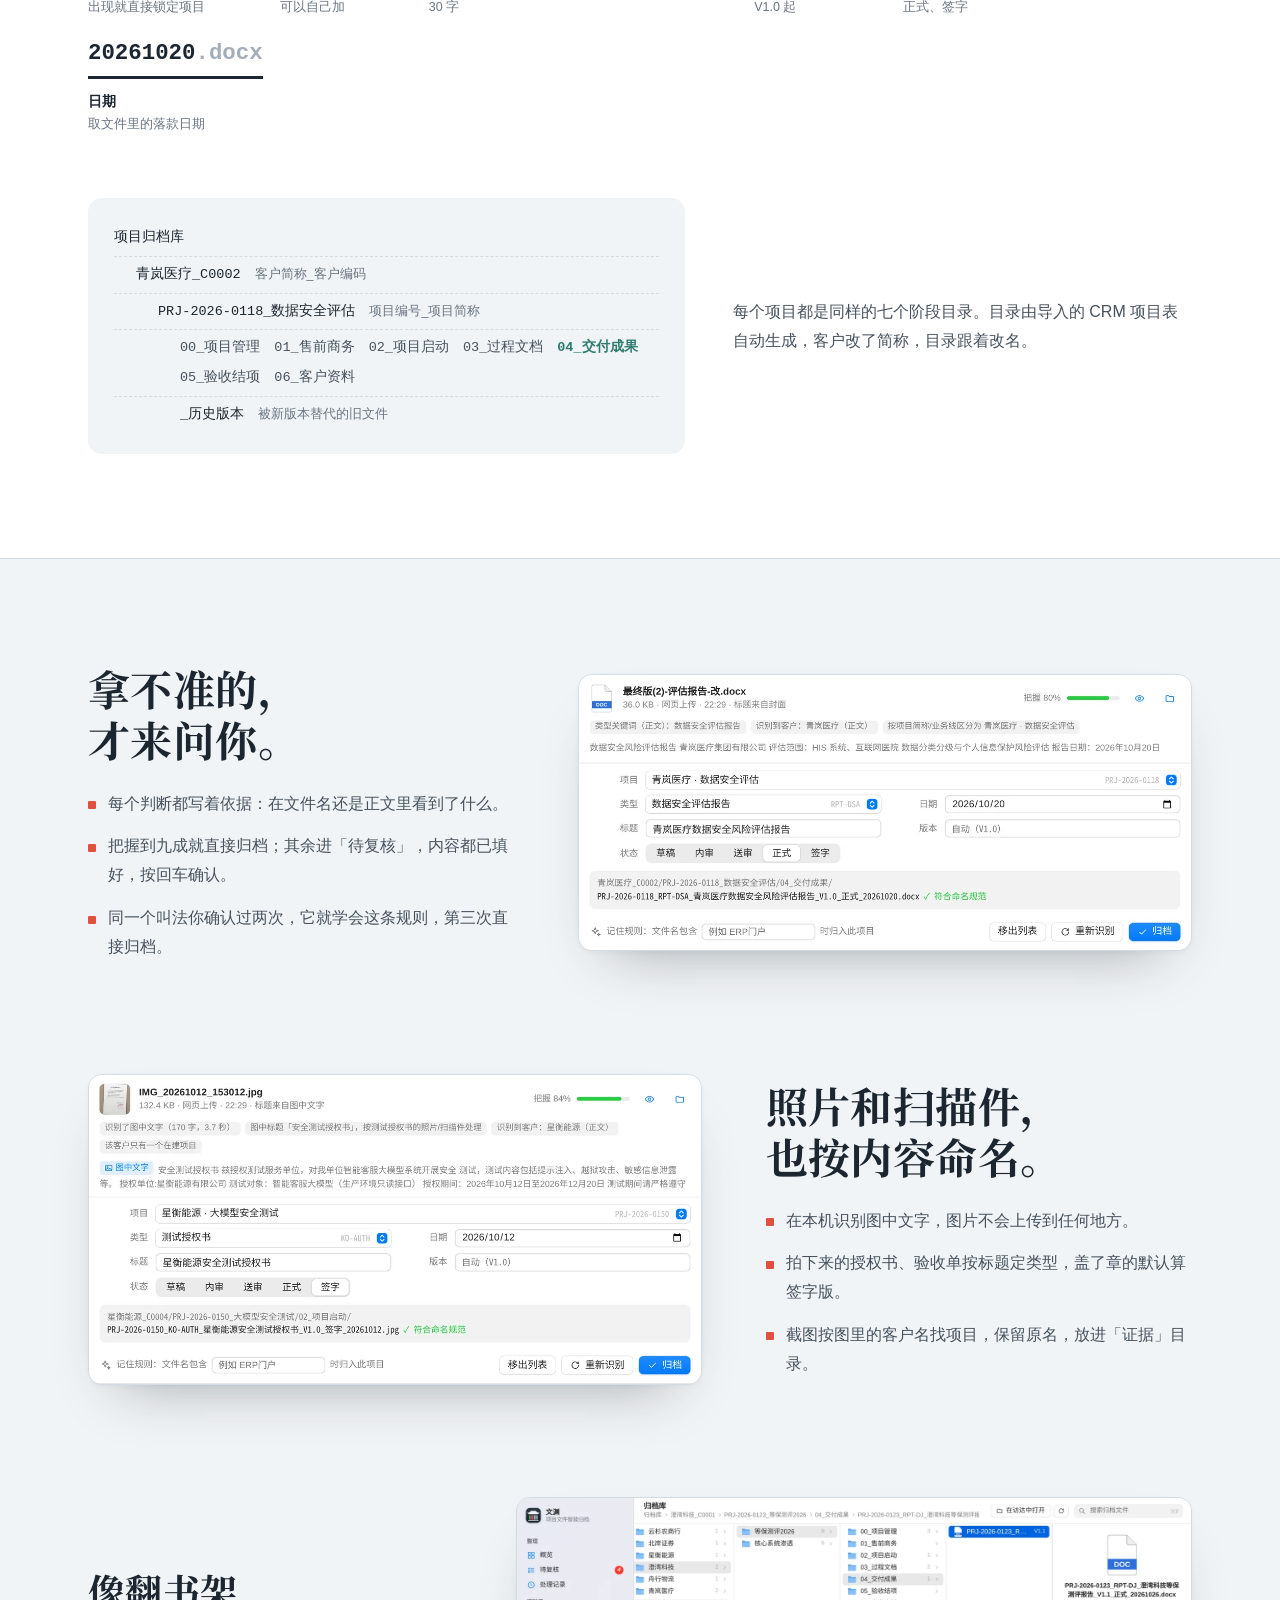
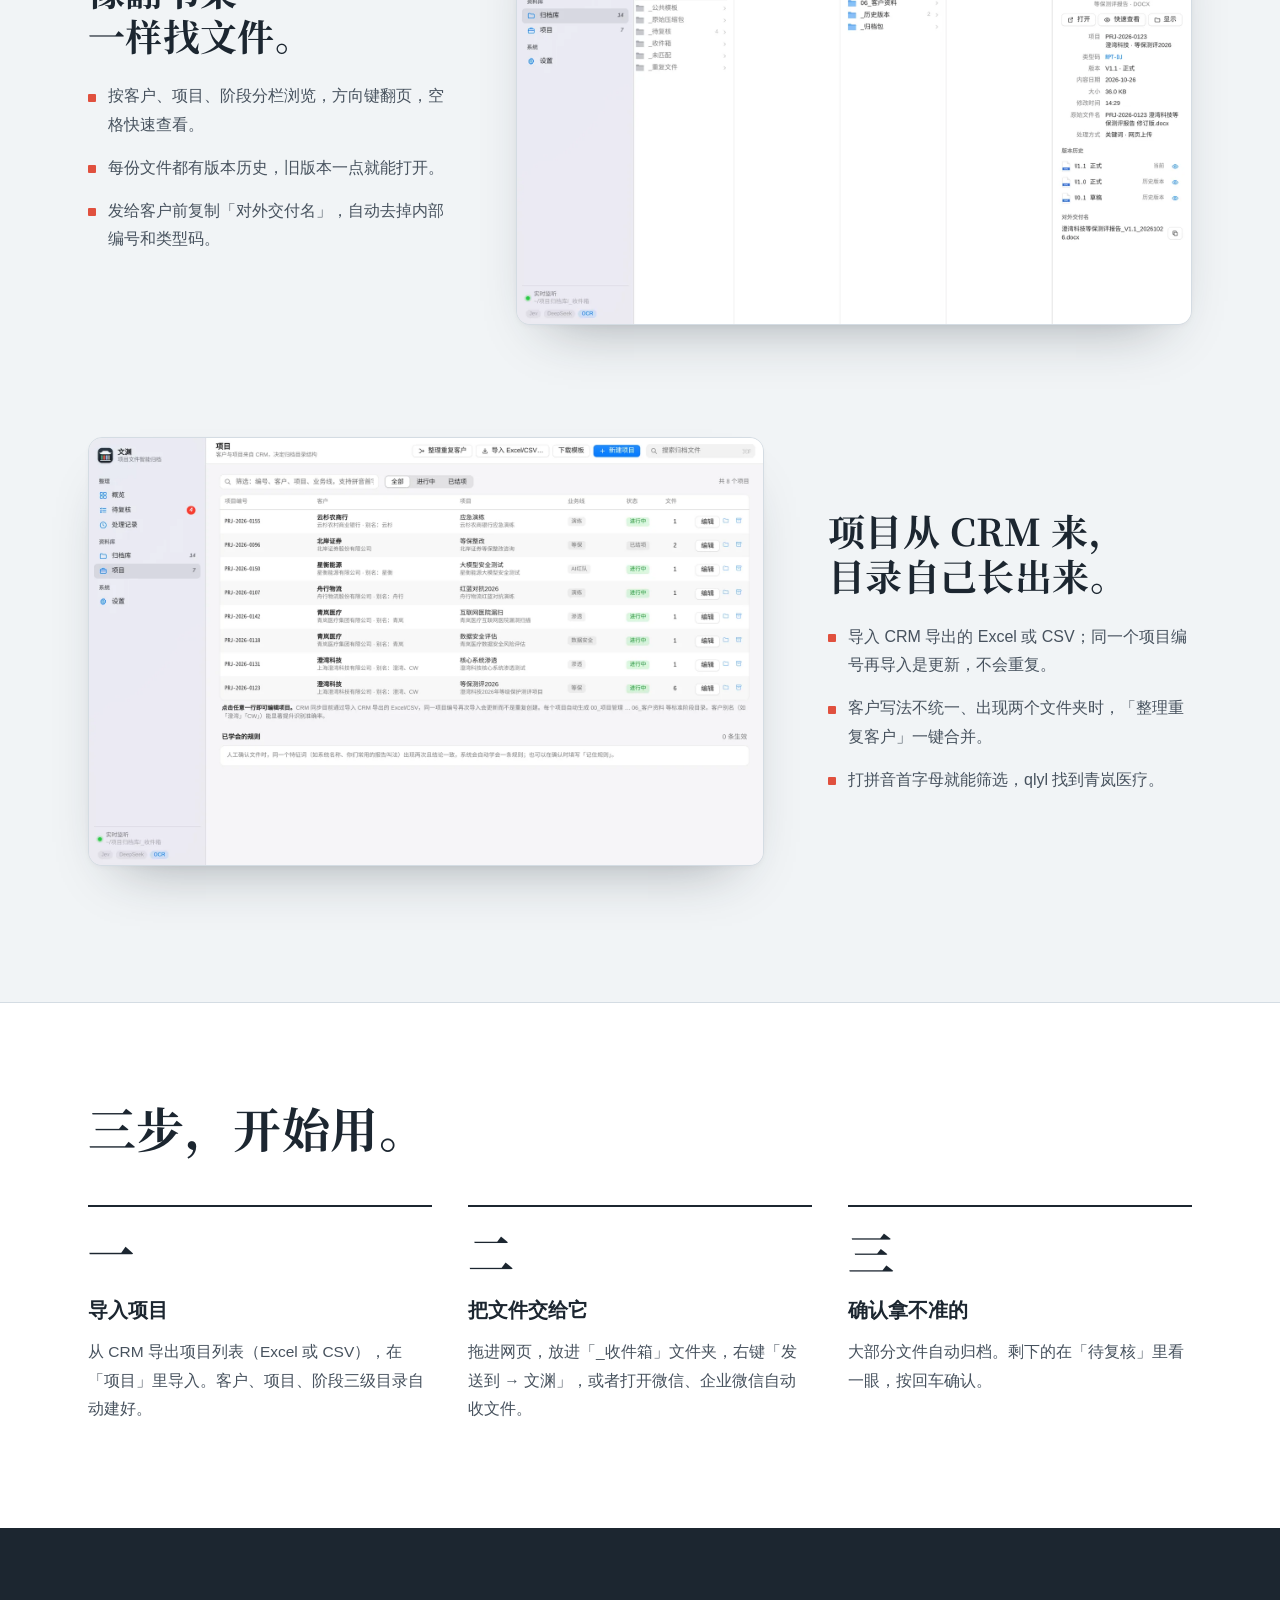
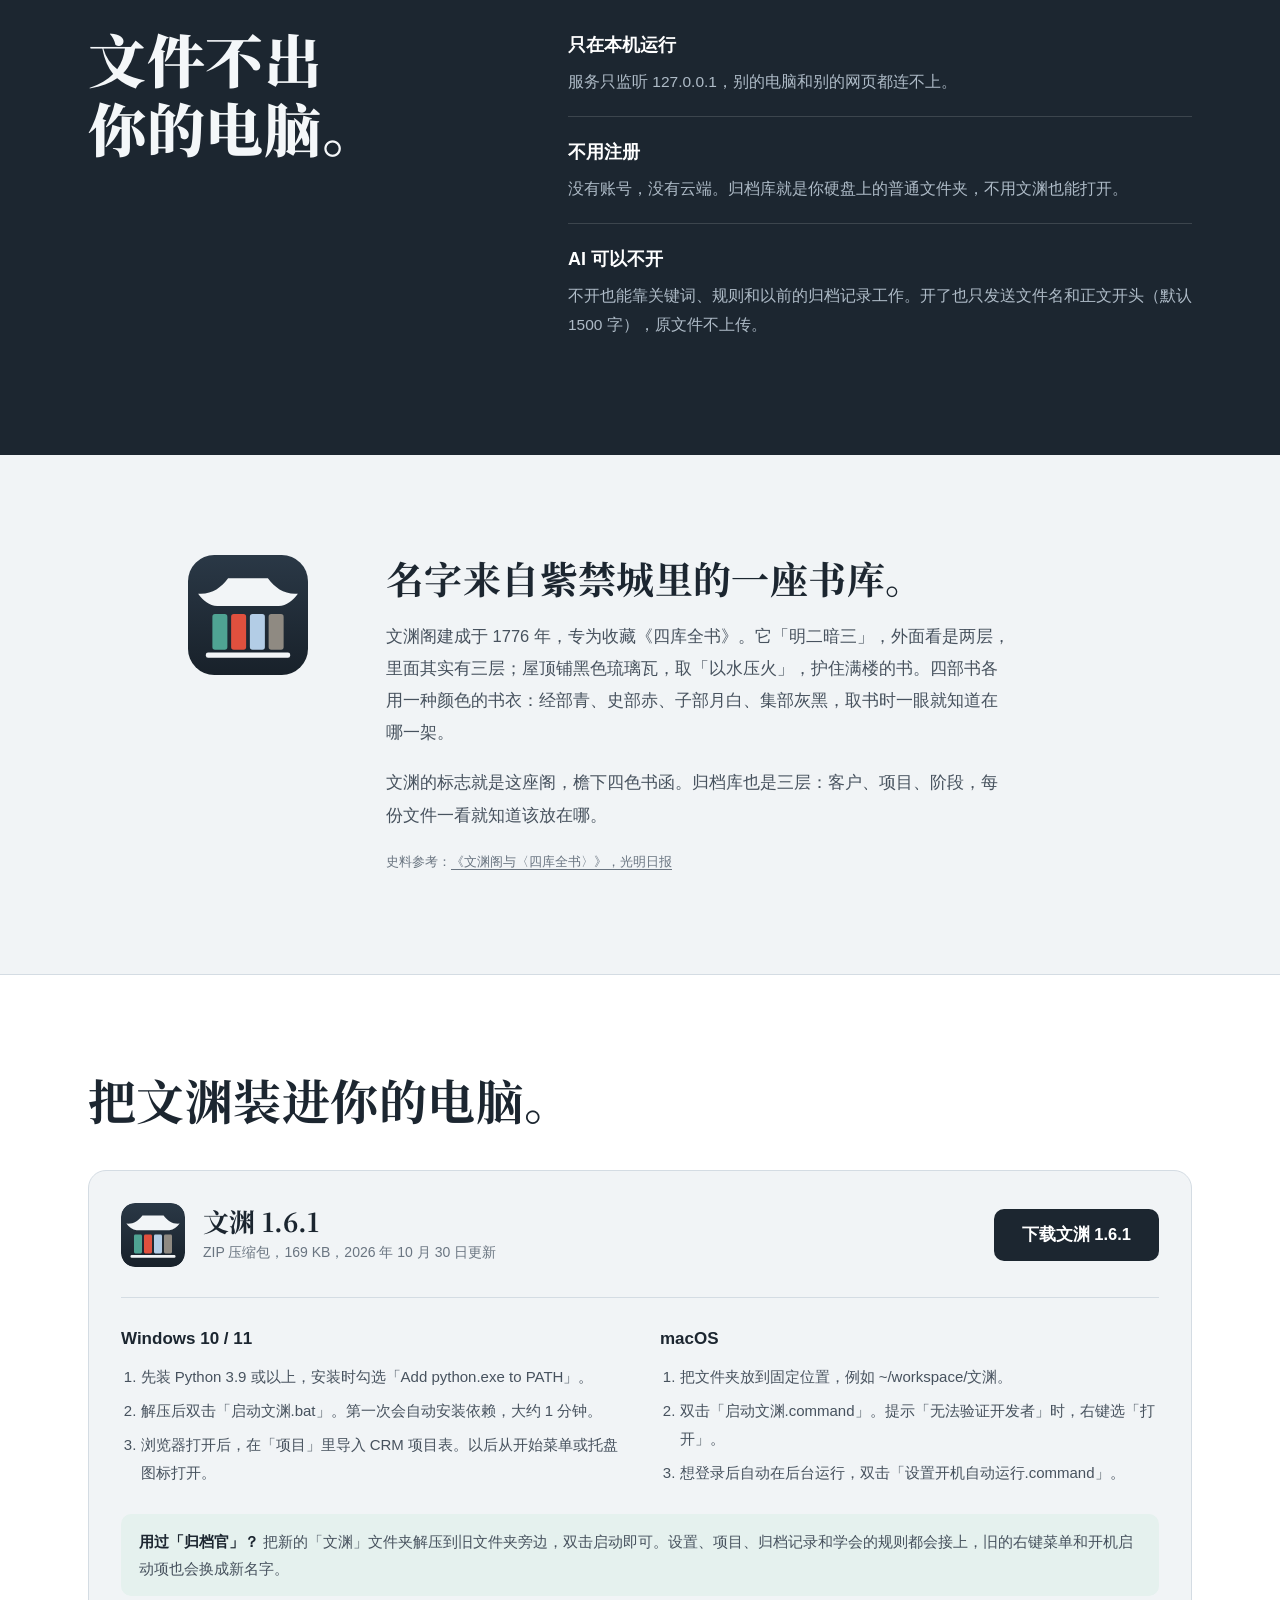
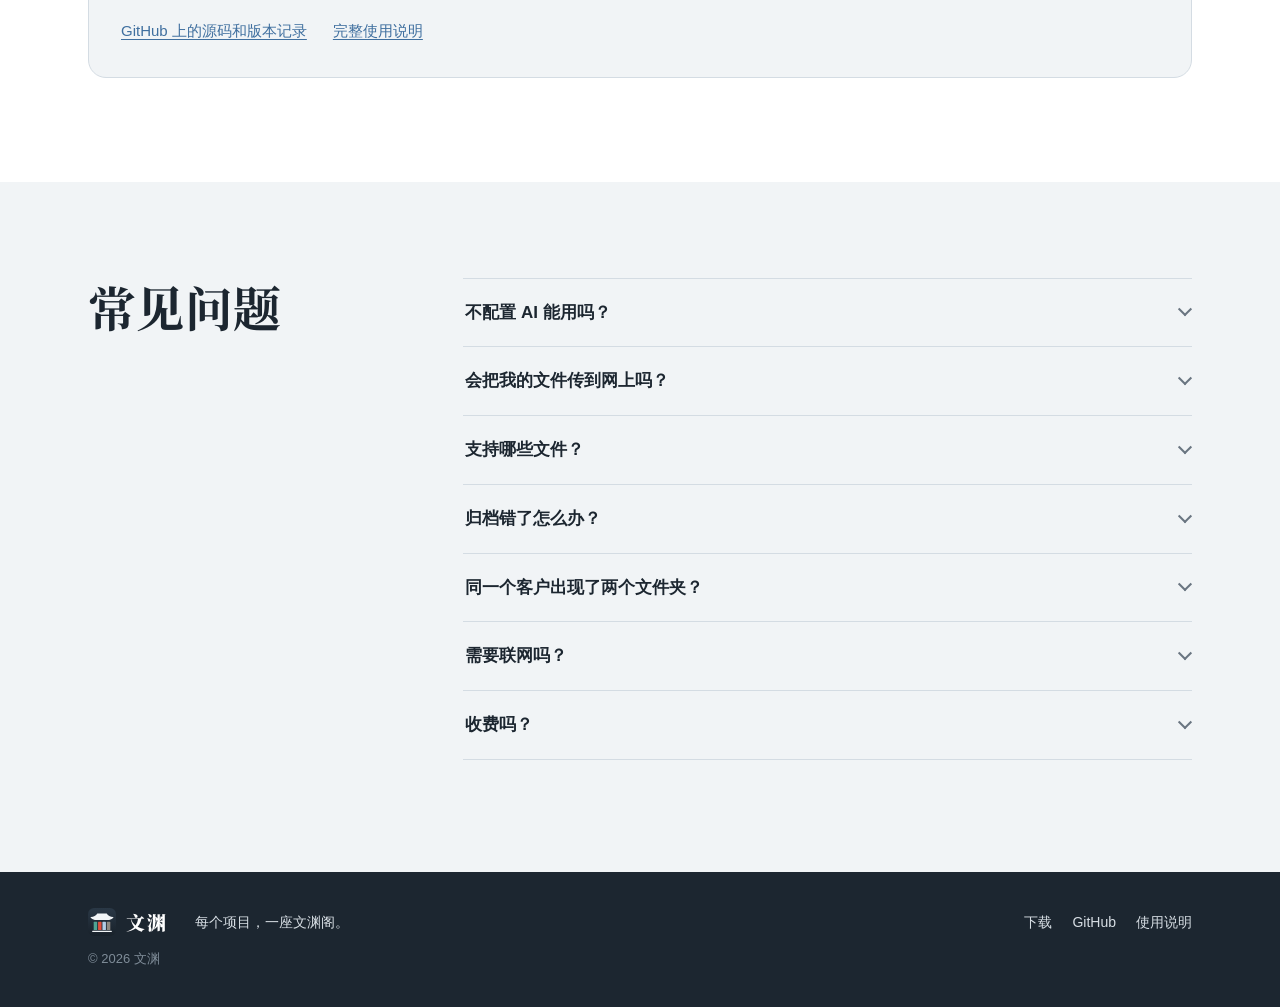
==== commit 0aaa19f7: "文渊 1.6.1：自动查找微信 / 企业微信更可靠 - 读取微信自己记下的存储位置（新版 xwechat config、旧版 3ebffe94.ini），并查看各硬盘根目录和第一层文件夹 - 账号还没" ====
--- a/docs/index.html
+++ b/docs/index.html
@@ -15,7 +15,7 @@
 <meta property="og:image" content="https://jamesju1987.github.io/wenyuan/assets/og.png">
 <meta property="og:url" content="https://jamesju1987.github.io/wenyuan/">
 <link rel="preload" href="assets/fonts/wy-serif-900.woff2" as="font" type="font/woff2" crossorigin>
-<link rel="stylesheet" href="assets/site.css?v=1.6.0">
+<link rel="stylesheet" href="assets/site.css?v=1.6.1">
 <script>document.documentElement.classList.add("js")</script>
 </head>
 <body>
@@ -39,7 +39,7 @@
       <h1 class="display"><span class="ln">每个项目，</span><span class="ln">一座文渊阁。</span></h1>
       <p class="lede">把文件交给文渊：它认出文件属于哪个客户、哪个项目、是什么交付物，按统一规范改好名字，放进对应的阶段目录。拿不准的才来问你。整个过程都在你自己的电脑上完成。</p>
       <div class="cta">
-        <a class="btn btn-ink" href="download/Wenyuan-1.6.0.zip" download>下载文渊 1.6.0</a>
+        <a class="btn btn-ink" href="download/Wenyuan-1.6.1.zip" download>下载文渊 1.6.1</a>
         <a class="btn btn-line" href="#how">看看怎么用</a>
       </div>
       <p class="fine">免费。Windows 10/11 与 macOS 通用，需要 Python 3.9 或以上。</p>
@@ -234,10 +234,10 @@
       <div class="dl-main">
         <img src="assets/logo.svg" width="64" height="64" alt="">
         <div>
-          <p class="dl-name">文渊 1.6.0</p>
-          <p class="dl-meta">ZIP 压缩包，<span data-size>167 KB</span>，2026 年 10 月 30 日更新</p>
-        </div>
-        <a class="btn btn-ink btn-lg" href="download/Wenyuan-1.6.0.zip" download>下载文渊 1.6.0</a>
+          <p class="dl-name">文渊 1.6.1</p>
+          <p class="dl-meta">ZIP 压缩包，<span data-size>169 KB</span>，2026 年 10 月 30 日更新</p>
+        </div>
+        <a class="btn btn-ink btn-lg" href="download/Wenyuan-1.6.1.zip" download>下载文渊 1.6.1</a>
       </div>
       <div class="dl-os">
         <div>
@@ -310,6 +310,6 @@
   </div>
 </footer>
 
-<script src="assets/site.js?v=1.6.0" defer></script>
+<script src="assets/site.js?v=1.6.1" defer></script>
 </body>
 </html>
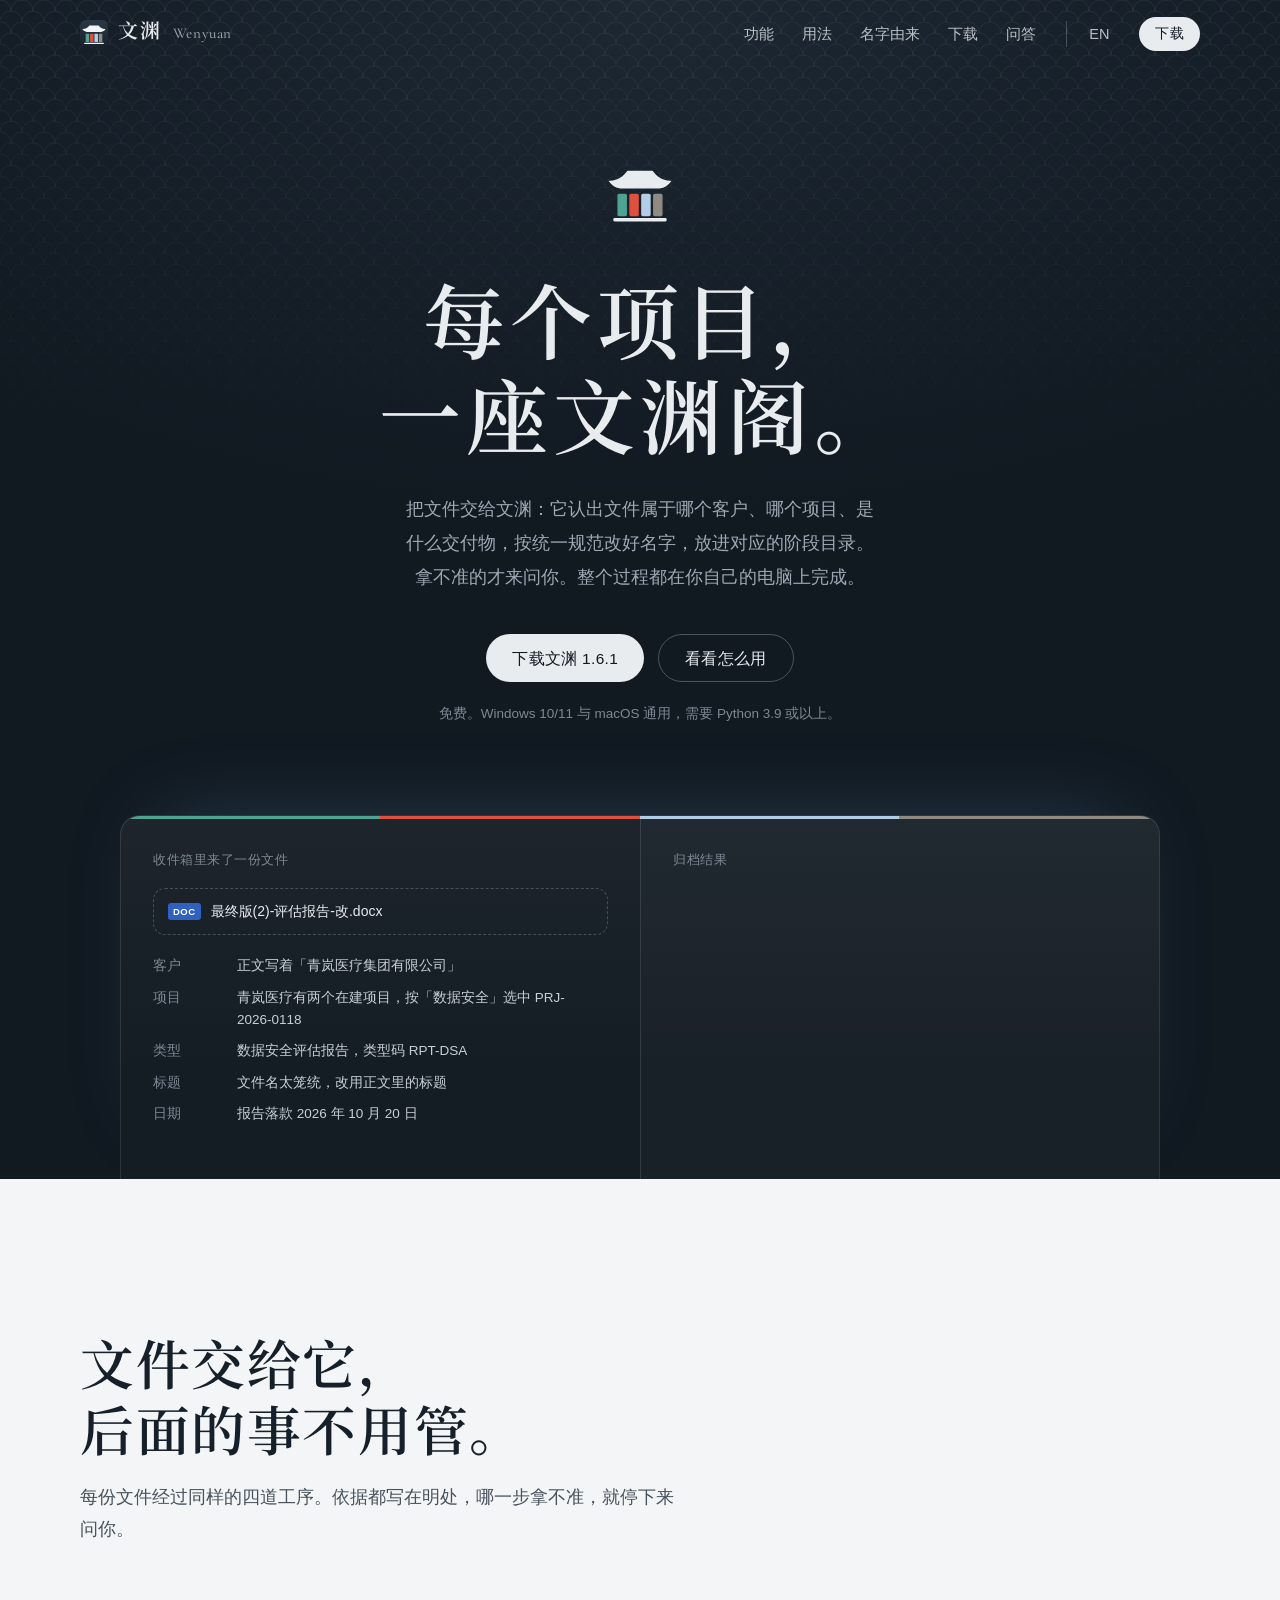
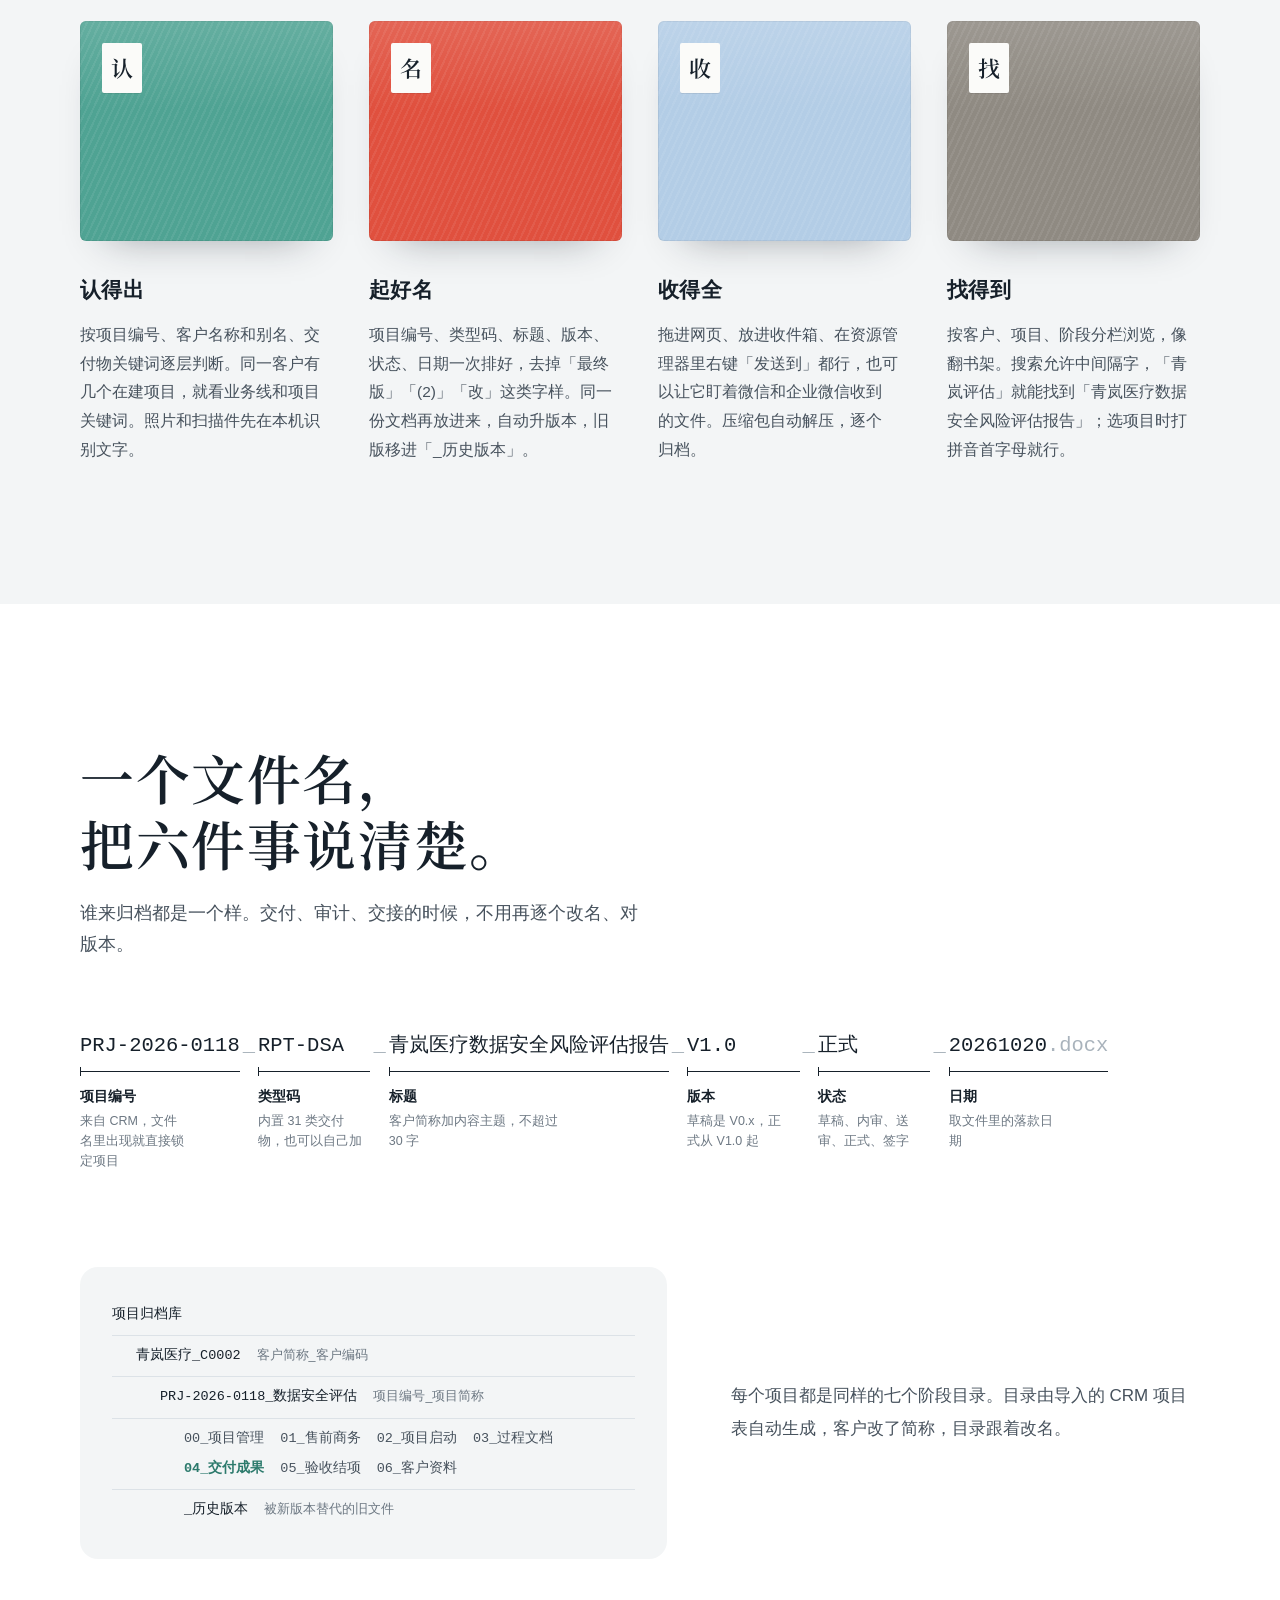
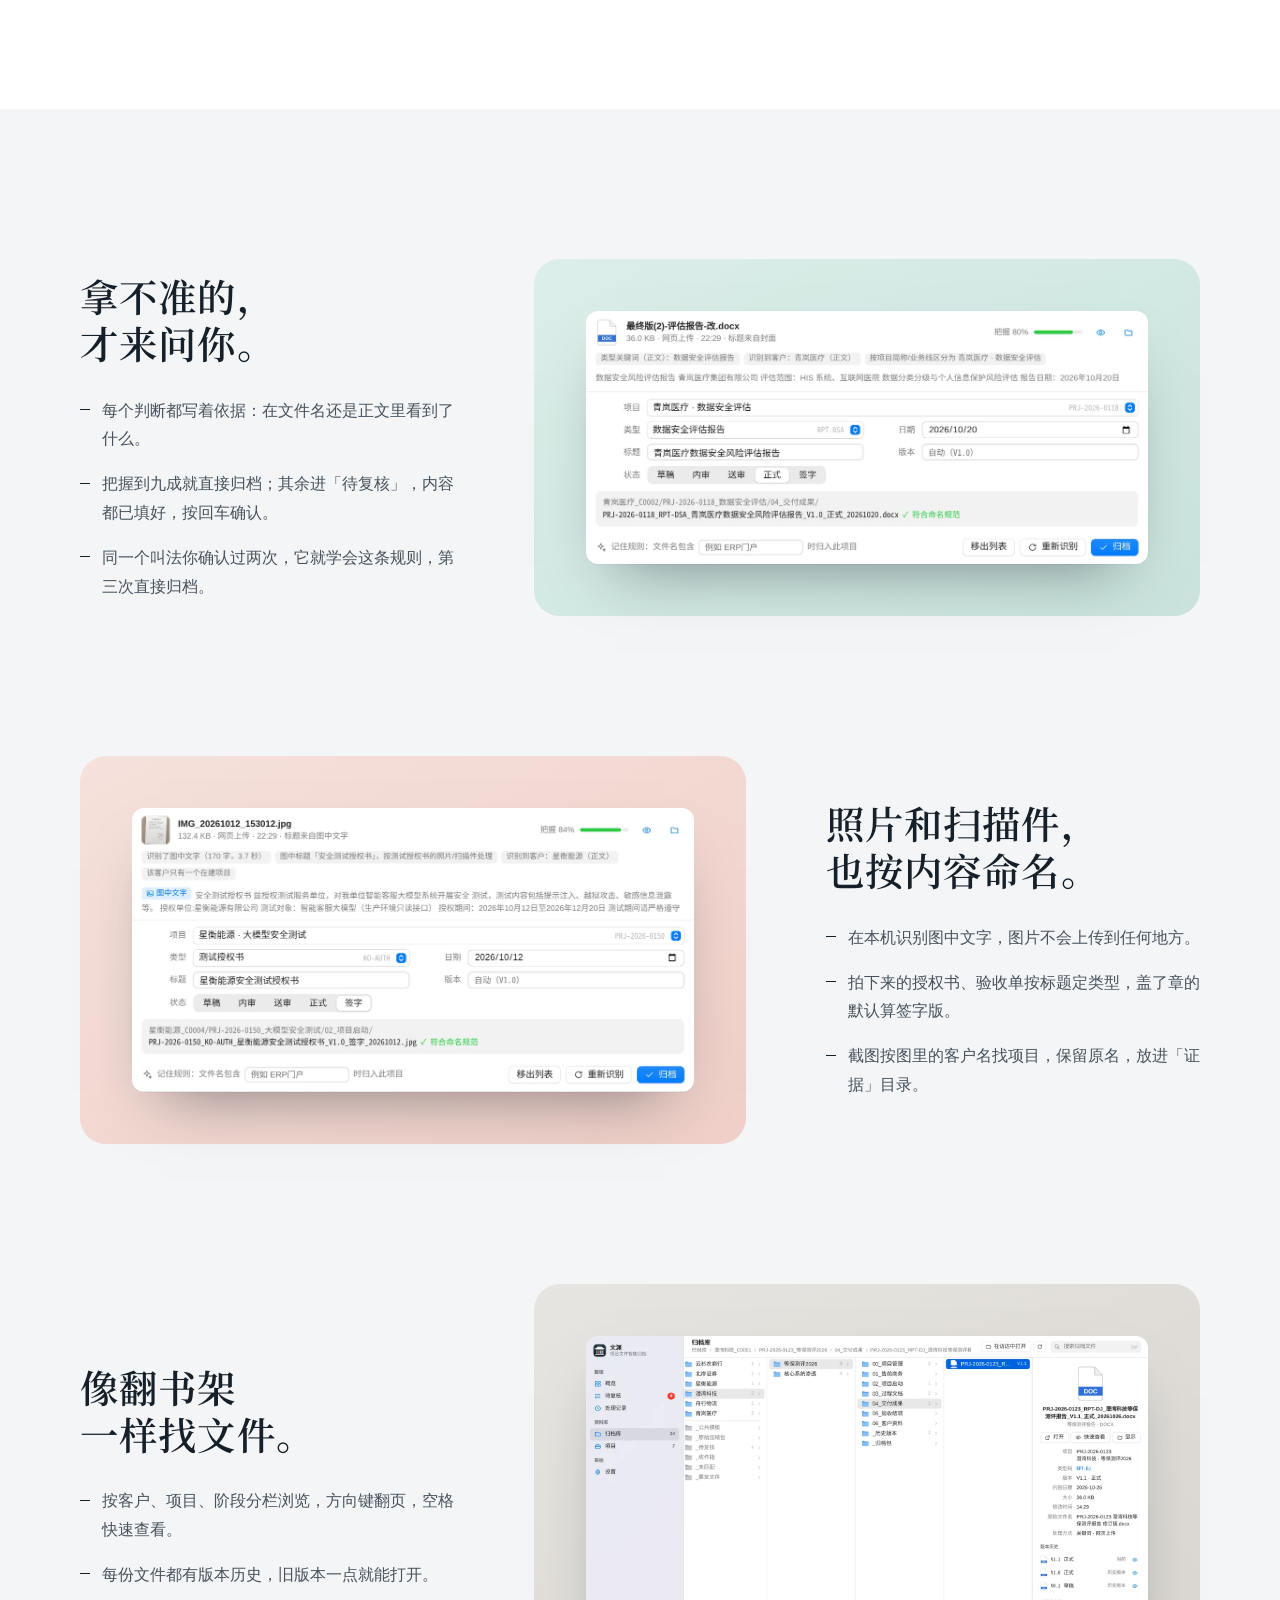
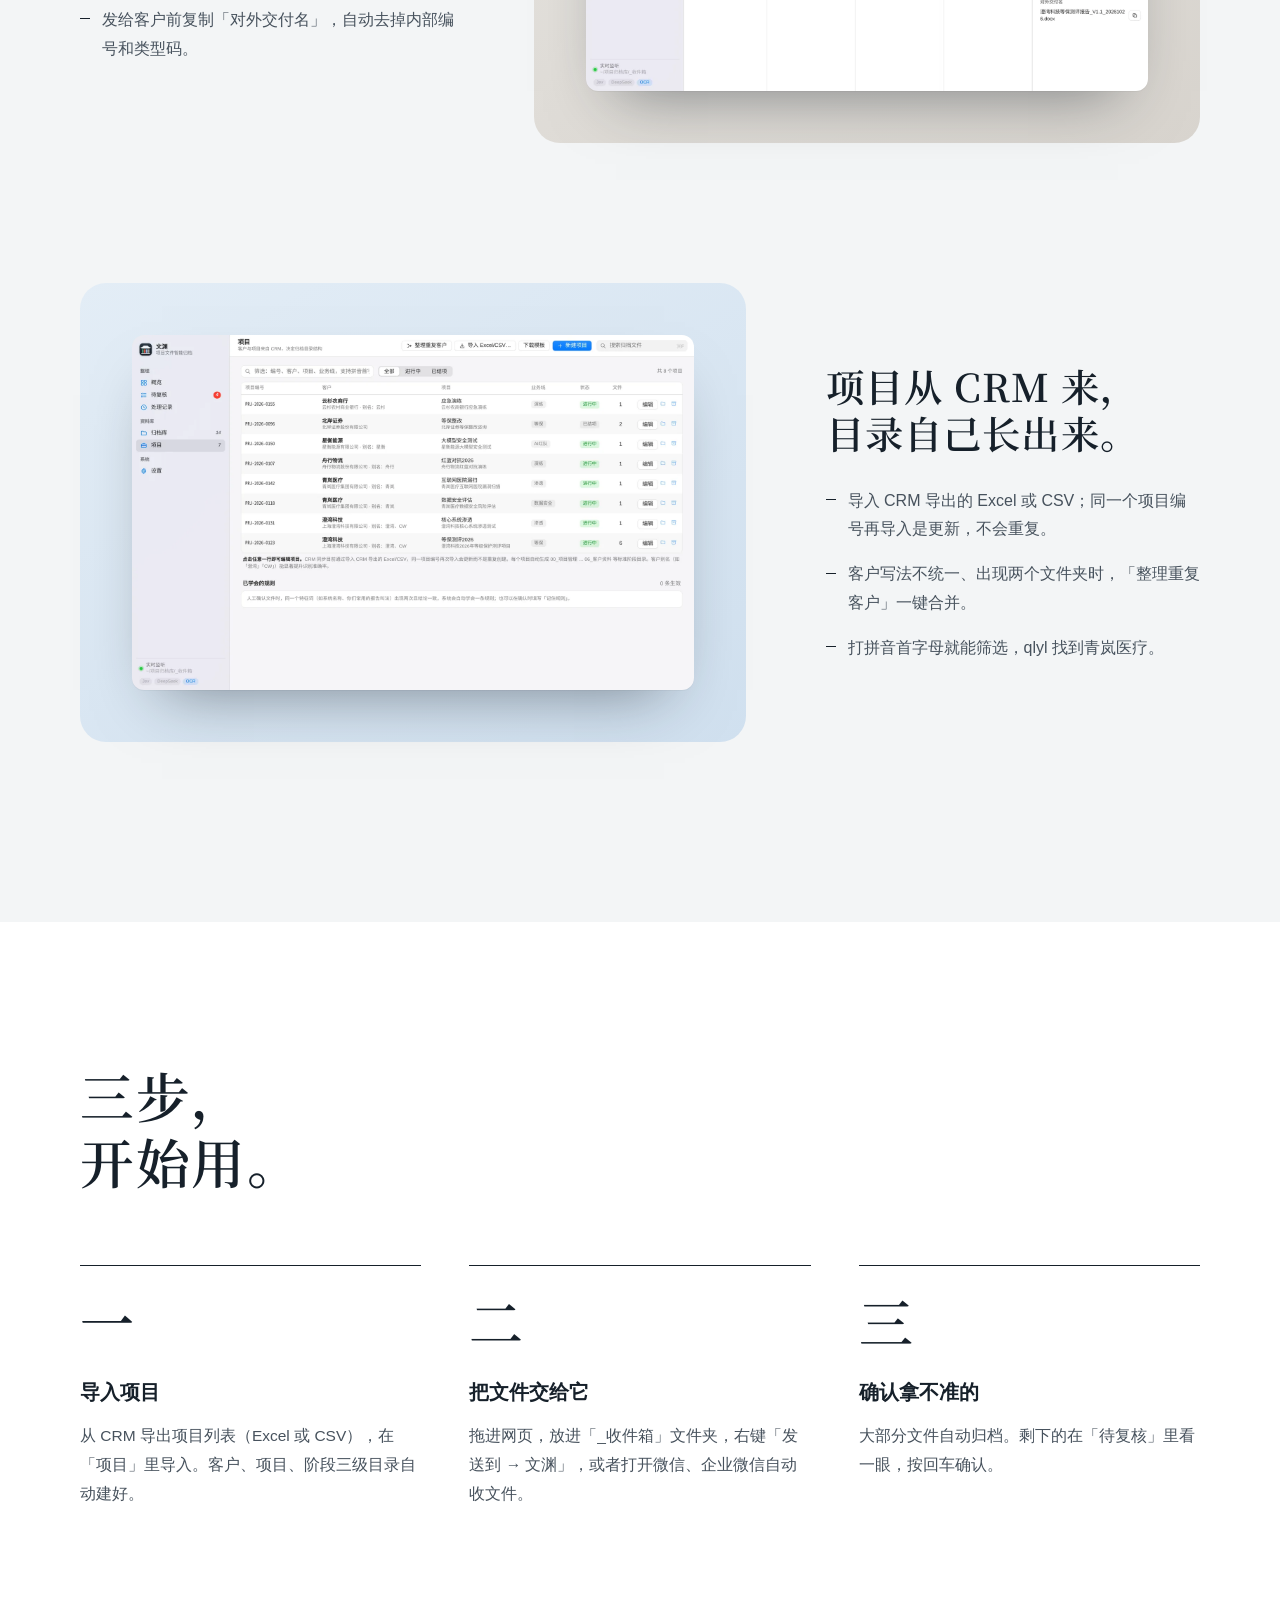
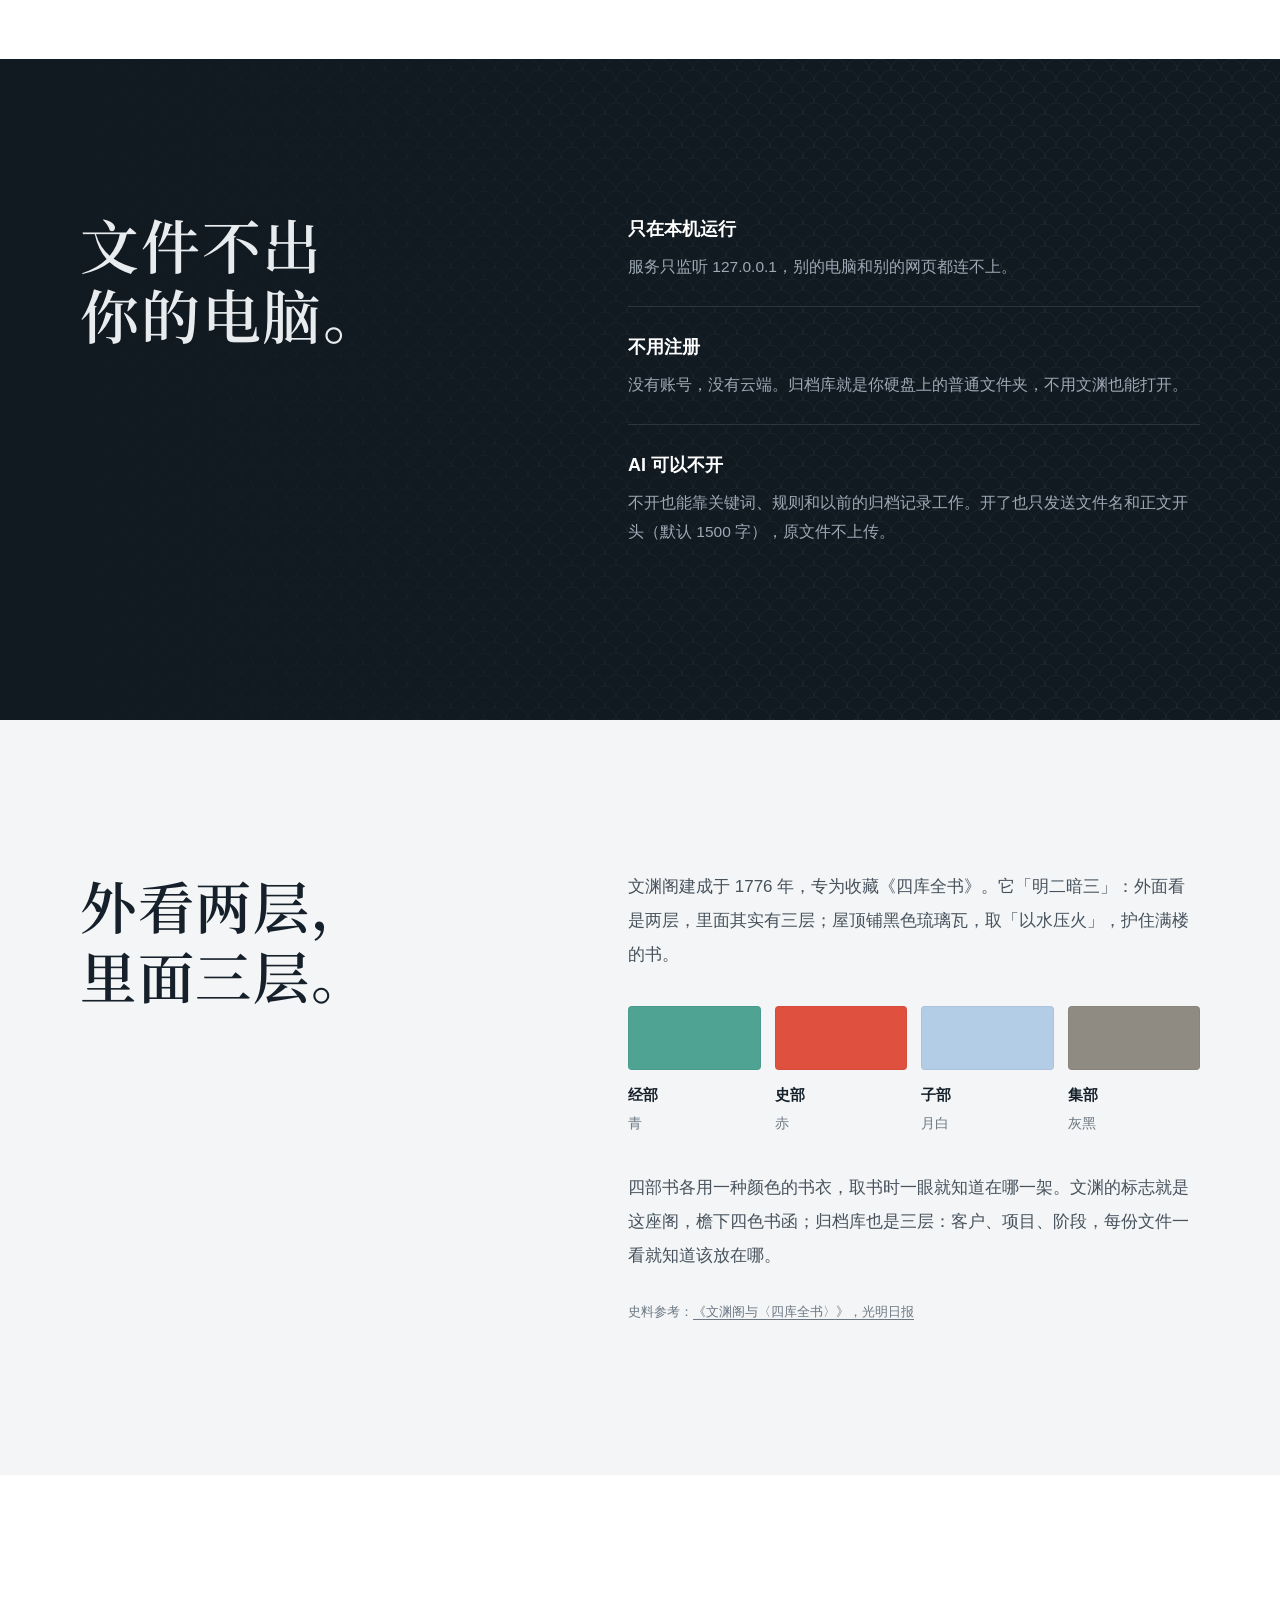
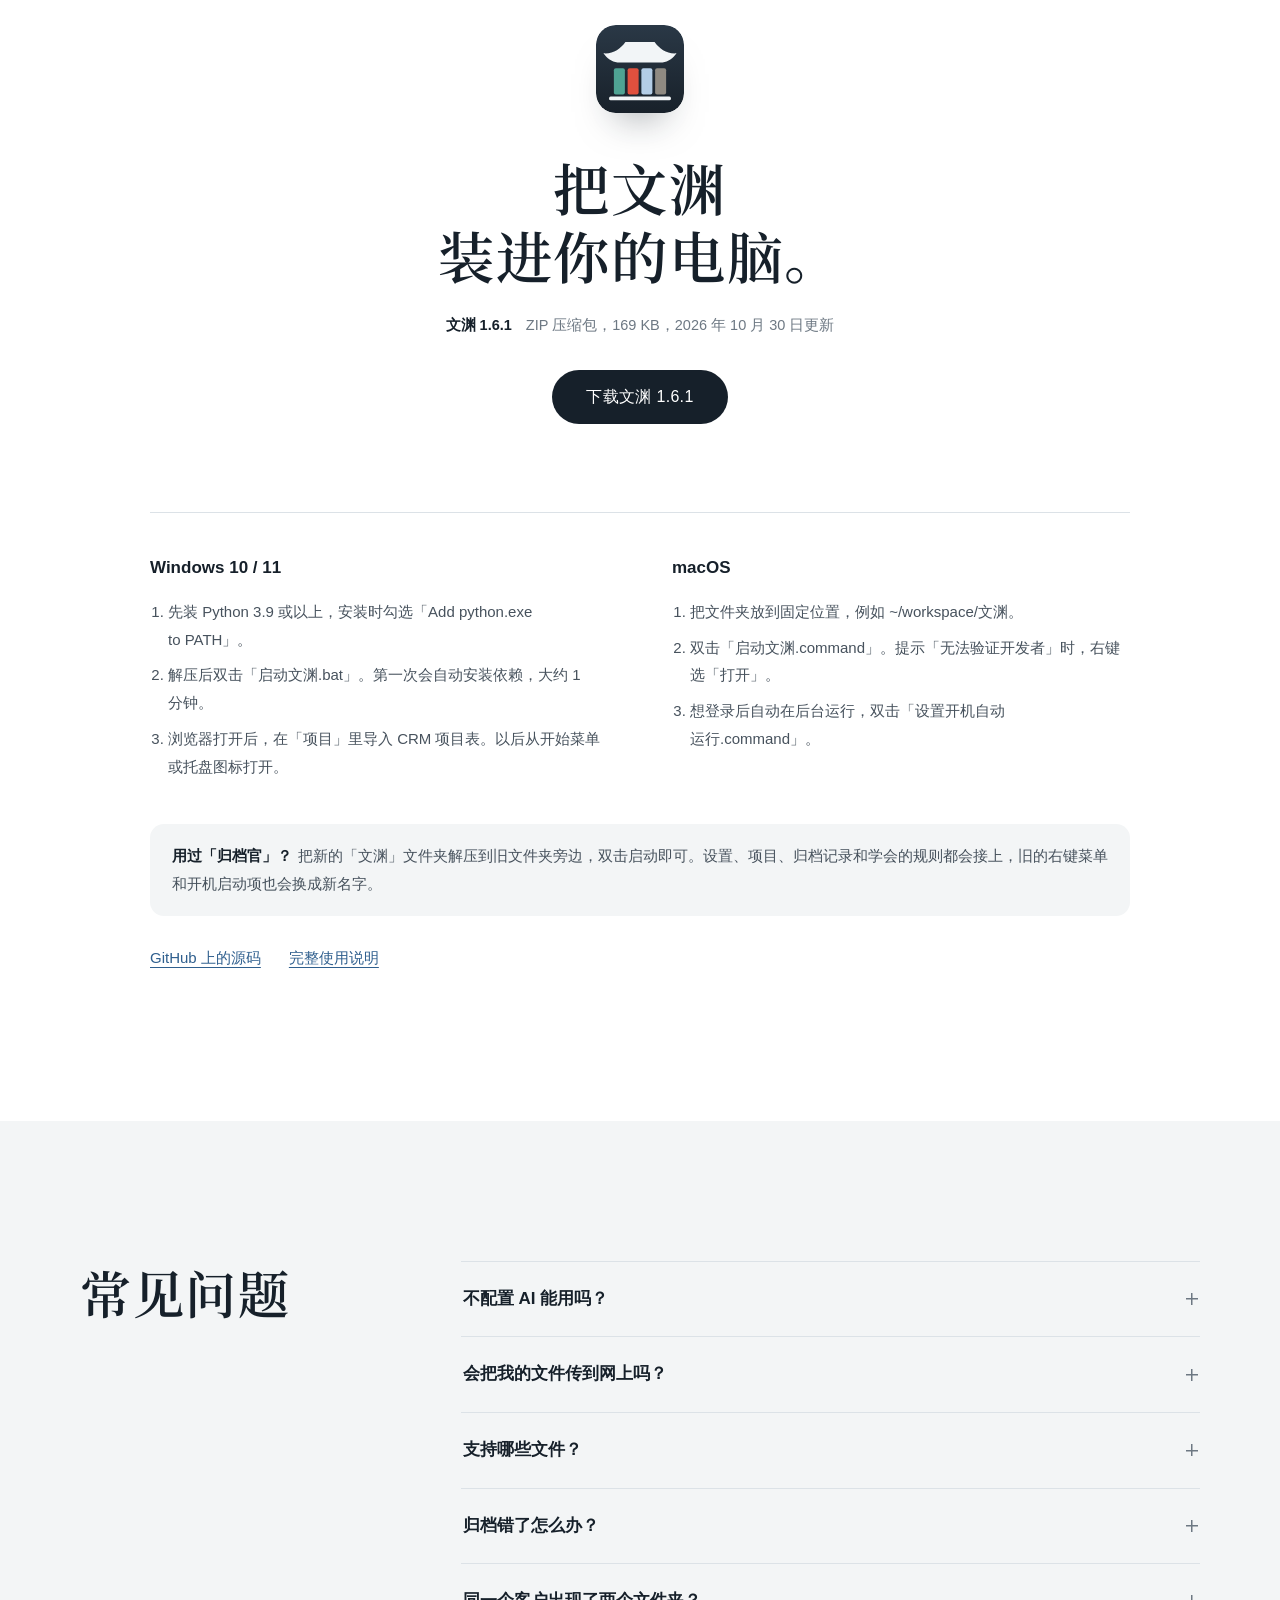
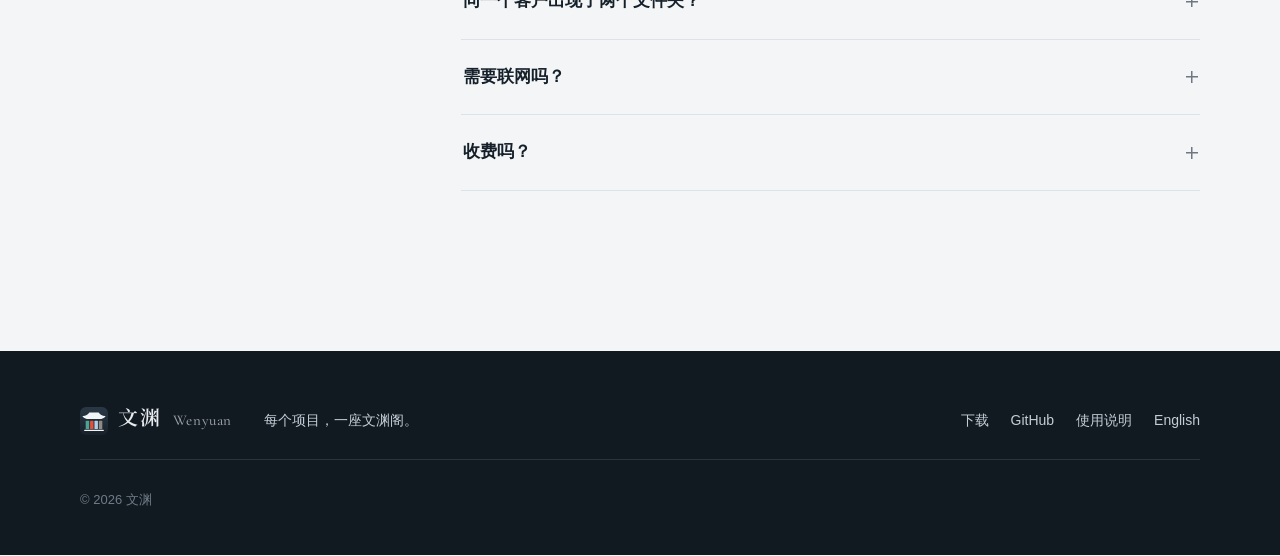
==== commit 6b68f684: "网站改版：中英双语，玄瓦深色首屏 - 中文 / English 两个版本，导航里切换；英文页说明软件界面是简体中文 - 首屏改为深色（取文渊阁黑琉璃瓦），中间是归档前后对照的演示窗口 - 四项能力做成" ====
--- a/docs/index.html
+++ b/docs/index.html
@@ -5,60 +5,57 @@
 <meta name="viewport" content="width=device-width, initial-scale=1">
 <title>文渊：项目文件自动归档</title>
 <meta name="description" content="文渊自动认出文件属于哪个客户、哪个项目、是什么交付物，按统一规范改名，放进客户、项目、阶段三级目录。在你自己的电脑上运行，免费下载，Windows 与 macOS 通用。">
-<meta name="theme-color" content="#F1F4F6">
+<meta name="theme-color" content="#111921">
+<link rel="canonical" href="https://jamesju1987.github.io/wenyuan/">
+<link rel="alternate" hreflang="zh-CN" href="https://jamesju1987.github.io/wenyuan/">
+<link rel="alternate" hreflang="en" href="https://jamesju1987.github.io/wenyuan/en/">
 <link rel="icon" href="assets/logo.svg" type="image/svg+xml">
 <link rel="icon" href="assets/favicon-32.png" sizes="32x32" type="image/png">
 <link rel="apple-touch-icon" href="assets/apple-touch-icon.png">
 <meta property="og:type" content="website">
 <meta property="og:title" content="文渊：每个项目，一座文渊阁">
-<meta property="og:description" content="项目文件自动识别、规范命名、按客户 / 项目 / 阶段归档。本机运行，免费下载。">
+<meta property="og:description" content="文渊自动认出文件属于哪个客户、哪个项目、是什么交付物，按统一规范改名，放进客户、项目、阶段三级目录。在你自己的电脑上运行，免费下载，Windows 与 macOS 通用。">
 <meta property="og:image" content="https://jamesju1987.github.io/wenyuan/assets/og.png">
 <meta property="og:url" content="https://jamesju1987.github.io/wenyuan/">
-<link rel="preload" href="assets/fonts/wy-serif-900.woff2" as="font" type="font/woff2" crossorigin>
+<link rel="preload" href="assets/fonts/wy-serif-600.woff2" as="font" type="font/woff2" crossorigin>
 <link rel="stylesheet" href="assets/site.css?v=1.6.1">
 <script>document.documentElement.classList.add("js")</script>
 </head>
-<body>
+<body class="zh">
 <a class="skip" href="#main">跳到正文</a>
 
 <header class="nav" id="nav">
   <div class="wrap nav-in">
-    <a class="brand" href="#top" aria-label="文渊首页"><img src="assets/logo.svg" width="30" height="30" alt=""><span>文渊</span></a>
-    <nav class="nav-links" aria-label="页面导航">
-      <a href="#features">功能</a><a href="#how">用法</a><a href="#download">下载</a><a href="#faq">问答</a>
-    </nav>
-    <a class="btn btn-ink btn-sm" href="#download">下载</a>
+    <a class="brand" href="#top" aria-label="文渊首页"><img src="assets/logo.svg" width="28" height="28" alt=""><span class="bn">文渊</span><span class="bs">Wenyuan</span></a>
+    <nav class="nav-links" aria-label="页面导航"><a href="#features">功能</a><a href="#how">用法</a><a href="#story">名字由来</a><a href="#download">下载</a><a href="#faq">问答</a></nav>
+    <a class="lang" href="en/" hreflang="en" lang="en" title="English">EN</a>
+    <a class="btn btn-sm nav-dl" href="#download">下载</a>
   </div>
 </header>
 
 <main id="main">
 
 <section class="hero" id="top">
+  <div class="tiles" aria-hidden="true"></div>
   <div class="wrap hero-in">
-    <div class="hero-copy">
-      <h1 class="display"><span class="ln">每个项目，</span><span class="ln">一座文渊阁。</span></h1>
-      <p class="lede">把文件交给文渊：它认出文件属于哪个客户、哪个项目、是什么交付物，按统一规范改好名字，放进对应的阶段目录。拿不准的才来问你。整个过程都在你自己的电脑上完成。</p>
-      <div class="cta">
-        <a class="btn btn-ink" href="download/Wenyuan-1.6.1.zip" download>下载文渊 1.6.1</a>
-        <a class="btn btn-line" href="#how">看看怎么用</a>
+    <img class="emblem" src="assets/mark-mono.svg" width="76" height="62" alt="">
+    <h1 class="display"><span class="ln">每个项目，</span><span class="ln">一座文渊阁。</span></h1>
+    <p class="lede">把文件交给文渊：它认出文件属于哪个客户、哪个项目、是什么交付物，按统一规范改好名字，放进对应的阶段目录。拿不准的才来问你。整个过程都在你自己的电脑上完成。</p>
+    <div class="cta">
+      <a class="btn btn-paper" href="download/Wenyuan-1.6.1.zip" download>下载文渊 1.6.1</a>
+      <a class="btn btn-ghost" href="#how">看看怎么用</a>
+    </div>
+    <p class="fine">免费。Windows 10/11 与 macOS 通用，需要 Python 3.9 或以上。</p>
+  </div>
+  <div class="wrap demo-wrap">
+    <figure class="demo" id="demo" aria-label="演示：一份名字很乱的文件被识别、改名，放进项目的交付成果目录">
+      <div class="demo-col">
+        <div class="demo-head"><span>收件箱里来了一份文件</span><button type="button" class="replay" id="replay" hidden>再看一遍</button></div>
+        <div class="d-file d-in"><span class="ftag">DOC</span><span class="fn">最终版(2)-评估报告-改.docx</span></div>
+        <ul class="d-steps"><li class="s1"><b>客户</b><span>正文写着「青岚医疗集团有限公司」</span></li><li class="s2"><b>项目</b><span>青岚医疗有两个在建项目，按「数据安全」选中 PRJ-2026-0118</span></li><li class="s3"><b>类型</b><span>数据安全评估报告，类型码 RPT-DSA</span></li><li class="s4"><b>标题</b><span>文件名太笼统，改用正文里的标题</span></li><li class="s5"><b>日期</b><span>报告落款 2026 年 10 月 20 日</span></li></ul>
       </div>
-      <p class="fine">免费。Windows 10/11 与 macOS 通用，需要 Python 3.9 或以上。</p>
-    </div>
-
-    <figure class="demo" id="demo" data-step="0" aria-label="演示：一份名字很乱的文件被识别、改名，放进项目的交付成果目录">
-      <div class="demo-bar">
-        <span class="demo-title">收件箱里来了一份文件</span>
-        <button type="button" class="replay" id="replay" hidden>再看一遍</button>
-      </div>
-      <div class="demo-body">
-        <div class="d-file d-in"><span class="ftag">DOC</span><span class="fn">最终版(2)-评估报告-改.docx</span></div>
-        <ul class="d-steps">
-          <li class="s1"><b>客户</b><span>正文写着「青岚医疗集团有限公司」</span></li>
-          <li class="s2"><b>项目</b><span>青岚医疗有两个在建项目，按「数据安全」选中 PRJ-2026-0118</span></li>
-          <li class="s3"><b>类型</b><span>数据安全评估报告 RPT-DSA</span></li>
-          <li class="s4"><b>标题</b><span>文件名太笼统，改用正文里的标题</span></li>
-          <li class="s5"><b>日期</b><span>报告落款 2026 年 10 月 20 日</span></li>
-        </ul>
+      <div class="demo-col demo-right">
+        <div class="demo-head"><span>归档结果</span></div>
         <div class="d-file d-out"><span class="ftag">DOC</span><span class="fn mono">PRJ-2026-0118_RPT-DSA_青岚医疗数据安全风险评估报告_V1.0_正式_20261020.docx</span></div>
         <div class="d-tree">
           <div class="t t0">项目归档库</div>
@@ -73,54 +70,17 @@
 
 <section class="pillars" id="features" aria-labelledby="pillars-h">
   <div class="wrap">
-    <h2 class="display" id="pillars-h">文件交给它，<br class="m-only">后面的事不用管。</h2>
-    <div class="pillar-grid">
-      <article class="pillar c-qing">
-        <div class="spine" aria-hidden="true">认</div>
-        <div class="pillar-body">
-          <h3>认得出</h3>
-          <p>按项目编号、客户名称和别名、交付物关键词逐层判断。同一客户有几个在建项目，就看业务线和项目关键词。照片和扫描件先在本机识别文字。</p>
-        </div>
-      </article>
-      <article class="pillar c-chi">
-        <div class="spine" aria-hidden="true">名</div>
-        <div class="pillar-body">
-          <h3>起好名</h3>
-          <p>项目编号、类型码、标题、版本、状态、日期一次排好，去掉「最终版」「(2)」「改」这类字样。同一份文档再放进来，自动升版本，旧版移进「_历史版本」。</p>
-        </div>
-      </article>
-      <article class="pillar c-yuebai">
-        <div class="spine" aria-hidden="true">收</div>
-        <div class="pillar-body">
-          <h3>收得全</h3>
-          <p>拖进网页、放进收件箱、在资源管理器里右键「发送到」都行，也可以让它盯着微信和企业微信收到的文件。压缩包自动解压，逐个归档。</p>
-        </div>
-      </article>
-      <article class="pillar c-huihei">
-        <div class="spine" aria-hidden="true">找</div>
-        <div class="pillar-body">
-          <h3>找得到</h3>
-          <p>按客户、项目、阶段分栏浏览，像翻书架。搜索允许中间隔字，「青岚评估」就能找到「青岚医疗数据安全风险评估报告」；选项目时打拼音首字母就行。</p>
-        </div>
-      </article>
-    </div>
+    <header class="sec-head"><h2 class="display" id="pillars-h"><span class="ln">文件交给它，</span><span class="ln">后面的事不用管。</span></h2><p>每份文件经过同样的四道工序。依据都写在明处，哪一步拿不准，就停下来问你。</p></header>
+    <div class="cases"><article class="case c-qing"><div class="case-box" aria-hidden="true"><span class="slip">认</span></div><h3>认得出</h3><p>按项目编号、客户名称和别名、交付物关键词逐层判断。同一客户有几个在建项目，就看业务线和项目关键词。照片和扫描件先在本机识别文字。</p></article><article class="case c-chi"><div class="case-box" aria-hidden="true"><span class="slip">名</span></div><h3>起好名</h3><p>项目编号、类型码、标题、版本、状态、日期一次排好，去掉「最终版」「(2)」「改」这类字样。同一份文档再放进来，自动升版本，旧版移进「_历史版本」。</p></article><article class="case c-yuebai"><div class="case-box" aria-hidden="true"><span class="slip">收</span></div><h3>收得全</h3><p>拖进网页、放进收件箱、在资源管理器里右键「发送到」都行，也可以让它盯着微信和企业微信收到的文件。压缩包自动解压，逐个归档。</p></article><article class="case c-huihei"><div class="case-box" aria-hidden="true"><span class="slip">找</span></div><h3>找得到</h3><p>按客户、项目、阶段分栏浏览，像翻书架。搜索允许中间隔字，「青岚评估」就能找到「青岚医疗数据安全风险评估报告」；选项目时打拼音首字母就行。</p></article></div>
   </div>
 </section>
 
 <section class="anatomy" id="naming" aria-labelledby="naming-h">
   <div class="wrap">
-    <h2 class="display" id="naming-h">一个文件名，<br class="m-only">把六件事说清楚。</h2>
-    <p class="sec-lede">谁来归档都是一个样。交付、审计、交接的时候，不用再逐个改名、对版本。</p>
-    <div class="fname-anatomy" role="list">
-      <span class="seg" role="listitem"><code>PRJ-2026-0118</code><small><b>项目编号</b>来自 CRM，文件名里出现就直接锁定项目</small></span><span class="us" aria-hidden="true">_</span>
-      <span class="seg" role="listitem"><code>RPT-DSA</code><small><b>类型码</b>内置 31 类交付物，也可以自己加</small></span><span class="us" aria-hidden="true">_</span>
-      <span class="seg seg-wide" role="listitem"><code>青岚医疗数据安全风险评估报告</code><small><b>标题</b>客户简称加内容主题，不超过 30 字</small></span><span class="us" aria-hidden="true">_</span>
-      <span class="seg" role="listitem"><code>V1.0</code><small><b>版本</b>草稿是 V0.x，正式从 V1.0 起</small></span><span class="us" aria-hidden="true">_</span>
-      <span class="seg" role="listitem"><code>正式</code><small><b>状态</b>草稿、内审、送审、正式、签字</small></span><span class="us" aria-hidden="true">_</span>
-      <span class="seg" role="listitem"><code>20261020<span class="ext">.docx</span></code><small><b>日期</b>取文件里的落款日期</small></span>
-    </div>
+    <header class="sec-head"><h2 class="display" id="naming-h"><span class="ln">一个文件名，</span><span class="ln">把六件事说清楚。</span></h2><p>谁来归档都是一个样。交付、审计、交接的时候，不用再逐个改名、对版本。</p></header>
+    <div class="fname-anatomy" role="list"><span class="seg" role="listitem"><code>PRJ-2026-0118</code><small><b>项目编号</b>来自 CRM，文件名里出现就直接锁定项目</small></span><span class="us" aria-hidden="true">_</span><span class="seg" role="listitem"><code>RPT-DSA</code><small><b>类型码</b>内置 31 类交付物，也可以自己加</small></span><span class="us" aria-hidden="true">_</span><span class="seg seg-wide" role="listitem"><code>青岚医疗数据安全风险评估报告</code><small><b>标题</b>客户简称加内容主题，不超过 30 字</small></span><span class="us" aria-hidden="true">_</span><span class="seg" role="listitem"><code>V1.0</code><small><b>版本</b>草稿是 V0.x，正式从 V1.0 起</small></span><span class="us" aria-hidden="true">_</span><span class="seg" role="listitem"><code>正式</code><small><b>状态</b>草稿、内审、送审、正式、签字</small></span><span class="us" aria-hidden="true">_</span><span class="seg" role="listitem"><code>20261020<span class="ext">.docx</span></code><small><b>日期</b>取文件里的落款日期</small></span></div>
     <div class="tree-wrap">
-      <div class="tree" aria-label="归档库目录结构">
+      <div class="tree">
         <div class="tr d0"><span class="tn">项目归档库</span></div>
         <div class="tr d1"><span class="tn">青岚医疗_C0002</span><span class="tc">客户简称_客户编码</span></div>
         <div class="tr d2"><span class="tn">PRJ-2026-0118_数据安全评估</span><span class="tc">项目编号_项目简称</span></div>
@@ -132,96 +92,50 @@
   </div>
 </section>
 
-<section class="rows" aria-label="功能细节">
+<section class="rows" aria-label="功能">
   <div class="wrap">
-    <article class="row">
-      <div class="row-text">
-        <h2 class="display"><span class="ln">拿不准的，</span><span class="ln">才来问你。</span></h2>
-        <ul class="ticks">
-          <li>每个判断都写着依据：在文件名还是正文里看到了什么。</li>
-          <li>把握到九成就直接归档；其余进「待复核」，内容都已填好，按回车确认。</li>
-          <li>同一个叫法你确认过两次，它就学会这条规则，第三次直接归档。</li>
-        </ul>
-      </div>
-      <figure class="shot"><img src="assets/img/card_messy.webp" width="1200" height="541" loading="lazy" alt="待复核卡片：一份叫「最终版(2)-评估报告-改.docx」的文件，被识别为青岚医疗数据安全评估项目的数据安全评估报告，建议改名为 PRJ-2026-0118_RPT-DSA_青岚医疗数据安全风险评估报告_V1.0_正式_20261020.docx"></figure>
-    </article>
-
-    <article class="row flip">
-      <div class="row-text">
-        <h2 class="display"><span class="ln">照片和扫描件，</span><span class="ln">也按内容命名。</span></h2>
-        <ul class="ticks">
-          <li>在本机识别图中文字，图片不会上传到任何地方。</li>
-          <li>拍下来的授权书、验收单按标题定类型，盖了章的默认算签字版。</li>
-          <li>截图按图里的客户名找项目，保留原名，放进「证据」目录。</li>
-        </ul>
-      </div>
-      <figure class="shot"><img src="assets/img/card_photo.webp" width="1200" height="607" loading="lazy" alt="待复核卡片：手机拍的授权书照片，识别出图中文字，归为星衡能源大模型安全测试项目的测试授权书，状态为签字"></figure>
-    </article>
-
-    <article class="row wide">
-      <div class="row-text">
-        <h2 class="display"><span class="ln">像翻书架</span><span class="ln">一样找文件。</span></h2>
-        <ul class="ticks">
-          <li>按客户、项目、阶段分栏浏览，方向键翻页，空格快速查看。</li>
-          <li>每份文件都有版本历史，旧版本一点就能打开。</li>
-          <li>发给客户前复制「对外交付名」，自动去掉内部编号和类型码。</li>
-        </ul>
-      </div>
-      <figure class="shot window"><img src="assets/img/library.webp" width="1600" height="1012" loading="lazy" alt="归档库分栏浏览：澄湾科技、等保测评2026、04_交付成果，右侧显示等保测评报告的版本历史 V1.1、V1.0、V0.1"></figure>
-    </article>
-
-    <article class="row wide flip">
-      <div class="row-text">
-        <h2 class="display"><span class="ln">项目从 CRM 来，</span><span class="ln">目录自己长出来。</span></h2>
-        <ul class="ticks">
-          <li>导入 CRM 导出的 Excel 或 CSV；同一个项目编号再导入是更新，不会重复。</li>
-          <li>客户写法不统一、出现两个文件夹时，「整理重复客户」一键合并。</li>
-          <li>打拼音首字母就能筛选，qlyl 找到青岚医疗。</li>
-        </ul>
-      </div>
-      <figure class="shot window"><img src="assets/img/projects.webp" width="1600" height="1012" loading="lazy" alt="项目列表：项目编号、客户、项目、业务线、状态和文件数"></figure>
-    </article>
+      <article class="row">
+        <div class="row-text"><h2 class="display"><span class="ln">拿不准的，</span><span class="ln">才来问你。</span></h2><ul class="ticks"><li>每个判断都写着依据：在文件名还是正文里看到了什么。</li><li>把握到九成就直接归档；其余进「待复核」，内容都已填好，按回车确认。</li><li>同一个叫法你确认过两次，它就学会这条规则，第三次直接归档。</li></ul></div>
+        <figure class="panel t-qing"><img src="assets/img/card_messy.webp" width="1200" height="541" loading="lazy" alt="待复核卡片：一份叫「最终版(2)-评估报告-改.docx」的文件，被识别为青岚医疗数据安全评估项目的数据安全评估报告"></figure>
+      </article>
+      <article class="row flip">
+        <div class="row-text"><h2 class="display"><span class="ln">照片和扫描件，</span><span class="ln">也按内容命名。</span></h2><ul class="ticks"><li>在本机识别图中文字，图片不会上传到任何地方。</li><li>拍下来的授权书、验收单按标题定类型，盖了章的默认算签字版。</li><li>截图按图里的客户名找项目，保留原名，放进「证据」目录。</li></ul></div>
+        <figure class="panel t-chi"><img src="assets/img/card_photo.webp" width="1200" height="607" loading="lazy" alt="待复核卡片：手机拍的授权书照片，识别出图中文字，归为星衡能源大模型安全测试项目的测试授权书，状态为签字"></figure>
+      </article>
+      <article class="row">
+        <div class="row-text"><h2 class="display"><span class="ln">像翻书架</span><span class="ln">一样找文件。</span></h2><ul class="ticks"><li>按客户、项目、阶段分栏浏览，方向键翻页，空格快速查看。</li><li>每份文件都有版本历史，旧版本一点就能打开。</li><li>发给客户前复制「对外交付名」，自动去掉内部编号和类型码。</li></ul></div>
+        <figure class="panel t-huihei"><img src="assets/img/library.webp" width="1600" height="1012" loading="lazy" alt="归档库分栏浏览：澄湾科技、等保测评2026、04_交付成果，右侧是等保测评报告的版本历史"></figure>
+      </article>
+      <article class="row flip">
+        <div class="row-text"><h2 class="display"><span class="ln">项目从 CRM 来，</span><span class="ln">目录自己长出来。</span></h2><ul class="ticks"><li>导入 CRM 导出的 Excel 或 CSV；同一个项目编号再导入是更新，不会重复。</li><li>客户写法不统一、出现两个文件夹时，「整理重复客户」一键合并。</li><li>打拼音首字母就能筛选，qlyl 找到青岚医疗。</li></ul></div>
+        <figure class="panel t-yuebai"><img src="assets/img/projects.webp" width="1600" height="1012" loading="lazy" alt="项目列表：项目编号、客户、项目、业务线、状态和文件数"></figure>
+      </article>
+    
   </div>
 </section>
 
 <section class="how" id="how" aria-labelledby="how-h">
   <div class="wrap">
-    <h2 class="display" id="how-h">三步，开始用。</h2>
-    <ol class="steps">
-      <li>
-        <h3>导入项目</h3>
-        <p>从 CRM 导出项目列表（Excel 或 CSV），在「项目」里导入。客户、项目、阶段三级目录自动建好。</p>
-      </li>
-      <li>
-        <h3>把文件交给它</h3>
-        <p>拖进网页，放进「_收件箱」文件夹，右键「发送到 → 文渊」，或者打开微信、企业微信自动收文件。</p>
-      </li>
-      <li>
-        <h3>确认拿不准的</h3>
-        <p>大部分文件自动归档。剩下的在「待复核」里看一眼，按回车确认。</p>
-      </li>
-    </ol>
+    <header class="sec-head"><h2 class="display" id="how-h"><span class="ln">三步，</span><span class="ln">开始用。</span></h2></header>
+    <ol class="steps"><li><span class="num">一</span><h3>导入项目</h3><p>从 CRM 导出项目列表（Excel 或 CSV），在「项目」里导入。客户、项目、阶段三级目录自动建好。</p></li><li><span class="num">二</span><h3>把文件交给它</h3><p>拖进网页，放进「_收件箱」文件夹，右键「发送到 → 文渊」，或者打开微信、企业微信自动收文件。</p></li><li><span class="num">三</span><h3>确认拿不准的</h3><p>大部分文件自动归档。剩下的在「待复核」里看一眼，按回车确认。</p></li></ol>
   </div>
 </section>
 
 <section class="local" aria-labelledby="local-h">
+  <div class="tiles" aria-hidden="true"></div>
   <div class="wrap local-in">
-    <h2 class="display" id="local-h">文件不出<br>你的电脑。</h2>
-    <dl class="local-list">
-      <div><dt>只在本机运行</dt><dd>服务只监听 127.0.0.1，别的电脑和别的网页都连不上。</dd></div>
-      <div><dt>不用注册</dt><dd>没有账号，没有云端。归档库就是你硬盘上的普通文件夹，不用文渊也能打开。</dd></div>
-      <div><dt>AI 可以不开</dt><dd>不开也能靠关键词、规则和以前的归档记录工作。开了也只发送文件名和正文开头（默认 1500 字），原文件不上传。</dd></div>
-    </dl>
+    <h2 class="display" id="local-h"><span class="ln">文件不出</span><span class="ln">你的电脑。</span></h2>
+    <dl class="local-list"><div><dt>只在本机运行</dt><dd>服务只监听 127.0.0.1，别的电脑和别的网页都连不上。</dd></div><div><dt>不用注册</dt><dd>没有账号，没有云端。归档库就是你硬盘上的普通文件夹，不用文渊也能打开。</dd></div><div><dt>AI 可以不开</dt><dd>不开也能靠关键词、规则和以前的归档记录工作。开了也只发送文件名和正文开头（默认 1500 字），原文件不上传。</dd></div></dl>
   </div>
 </section>
 
-<section class="story" aria-labelledby="story-h">
+<section class="story" id="story" aria-labelledby="story-h">
   <div class="wrap story-in">
-    <div class="story-mark" aria-hidden="true"><img src="assets/logo.svg" width="120" height="120" alt=""></div>
+    <h2 class="display" id="story-h"><span class="ln">外看两层，</span><span class="ln">里面三层。</span></h2>
     <div class="story-text">
-      <h2 class="display" id="story-h">名字来自紫禁城里的<br class="m-only">一座书库。</h2>
-      <p>文渊阁建成于 1776 年，专为收藏《四库全书》。它「明二暗三」，外面看是两层，里面其实有三层；屋顶铺黑色琉璃瓦，取「以水压火」，护住满楼的书。四部书各用一种颜色的书衣：经部青、史部赤、子部月白、集部灰黑，取书时一眼就知道在哪一架。</p>
-      <p>文渊的标志就是这座阁，檐下四色书函。归档库也是三层：客户、项目、阶段，每份文件一看就知道该放在哪。</p>
+      <p>文渊阁建成于 1776 年，专为收藏《四库全书》。它「明二暗三」：外面看是两层，里面其实有三层；屋顶铺黑色琉璃瓦，取「以水压火」，护住满楼的书。</p>
+      <ul class="swatches"><li class="c-qing"><i aria-hidden="true"></i><b>经部</b><span>青</span></li><li class="c-chi"><i aria-hidden="true"></i><b>史部</b><span>赤</span></li><li class="c-yuebai"><i aria-hidden="true"></i><b>子部</b><span>月白</span></li><li class="c-huihei"><i aria-hidden="true"></i><b>集部</b><span>灰黑</span></li></ul>
+      <p>四部书各用一种颜色的书衣，取书时一眼就知道在哪一架。文渊的标志就是这座阁，檐下四色书函；归档库也是三层：客户、项目、阶段，每份文件一看就知道该放在哪。</p>
       <p class="cite">史料参考：<a href="https://epaper.gmw.cn/gmrb/html/2015-04/29/nw.D110000gmrb_20150429_2-10.htm" rel="noopener">《文渊阁与〈四库全书〉》，光明日报</a></p>
     </div>
   </div>
@@ -229,73 +143,25 @@
 
 <section class="download" id="download" aria-labelledby="dl-h">
   <div class="wrap">
-    <h2 class="display" id="dl-h">把文渊装进你的电脑。</h2>
-    <div class="dl-card">
-      <div class="dl-main">
-        <img src="assets/logo.svg" width="64" height="64" alt="">
-        <div>
-          <p class="dl-name">文渊 1.6.1</p>
-          <p class="dl-meta">ZIP 压缩包，<span data-size>169 KB</span>，2026 年 10 月 30 日更新</p>
-        </div>
-        <a class="btn btn-ink btn-lg" href="download/Wenyuan-1.6.1.zip" download>下载文渊 1.6.1</a>
-      </div>
-      <div class="dl-os">
-        <div>
-          <h3>Windows 10 / 11</h3>
-          <ol>
-            <li>先装 Python 3.9 或以上，安装时勾选「Add python.exe to PATH」。</li>
-            <li>解压后双击「启动文渊.bat」。第一次会自动安装依赖，大约 1 分钟。</li>
-            <li>浏览器打开后，在「项目」里导入 CRM 项目表。以后从开始菜单或托盘图标打开。</li>
-          </ol>
-        </div>
-        <div>
-          <h3>macOS</h3>
-          <ol>
-            <li>把文件夹放到固定位置，例如 ~/workspace/文渊。</li>
-            <li>双击「启动文渊.command」。提示「无法验证开发者」时，右键选「打开」。</li>
-            <li>想登录后自动在后台运行，双击「设置开机自动运行.command」。</li>
-          </ol>
-        </div>
-      </div>
-      <p class="dl-upgrade"><b>用过「归档官」？</b>把新的「文渊」文件夹解压到旧文件夹旁边，双击启动即可。设置、项目、归档记录和学会的规则都会接上，旧的右键菜单和开机启动项也会换成新名字。</p>
-      <p class="dl-links"><a href="https://github.com/jamesju1987/wenyuan">GitHub 上的源码和版本记录</a><a href="https://github.com/jamesju1987/wenyuan#readme">完整使用说明</a></p>
+    <div class="dl-top">
+      <img src="assets/logo.svg" width="88" height="88" alt="">
+      <h2 class="display" id="dl-h"><span class="ln">把文渊</span><span class="ln">装进你的电脑。</span></h2>
+      <p class="dl-meta"><b>文渊 1.6.1</b><span>ZIP 压缩包，169 KB，2026 年 10 月 30 日更新</span></p>
+      <a class="btn btn-ink btn-lg" href="download/Wenyuan-1.6.1.zip" download>下载文渊 1.6.1</a>
     </div>
+    <div class="dl-os">
+      <div><h3>Windows 10 / 11</h3><ol><li>先装 Python 3.9 或以上，安装时勾选「Add python.exe to PATH」。</li><li>解压后双击「启动文渊.bat」。第一次会自动安装依赖，大约 1 分钟。</li><li>浏览器打开后，在「项目」里导入 CRM 项目表。以后从开始菜单或托盘图标打开。</li></ol></div>
+      <div><h3>macOS</h3><ol><li>把文件夹放到固定位置，例如 ~/workspace/文渊。</li><li>双击「启动文渊.command」。提示「无法验证开发者」时，右键选「打开」。</li><li>想登录后自动在后台运行，双击「设置开机自动运行.command」。</li></ol></div>
+    </div>
+    <p class="dl-upgrade"><b>用过「归档官」？</b>把新的「文渊」文件夹解压到旧文件夹旁边，双击启动即可。设置、项目、归档记录和学会的规则都会接上，旧的右键菜单和开机启动项也会换成新名字。</p>
+    <p class="dl-links"><a href="https://github.com/jamesju1987/wenyuan">GitHub 上的源码</a><a href="https://github.com/jamesju1987/wenyuan#readme">完整使用说明</a></p>
   </div>
 </section>
 
 <section class="faq" id="faq" aria-labelledby="faq-h">
   <div class="wrap faq-in">
     <h2 class="display" id="faq-h">常见问题</h2>
-    <div class="faq-list">
-      <details>
-        <summary>不配置 AI 能用吗？</summary>
-        <p>能。项目编号、客户名称和别名、交付物关键词、学会的规则和以前的归档记录已经能处理大部分文件。配置 Jev 后，关键词判断不了时让它在候选项目里做选择；配置 DeepSeek 后，它会读正文开头，生成更准确的标题和日期。</p>
-      </details>
-      <details>
-        <summary>会把我的文件传到网上吗？</summary>
-        <p>不会。文渊运行在你的电脑上，图片文字识别也在本机完成。只有你打开了 AI 功能，才会把文件名和正文开头（默认 1500 字）发给你自己配置的模型服务，原文件不上传。</p>
-      </details>
-      <details>
-        <summary>支持哪些文件？</summary>
-        <p>Word（docx）、Excel、PowerPoint、PDF（包括扫描版）、文本，以及 JPG、PNG、HEIC 等图片。zip、7z、tar 压缩包会自动解压；rar 需要电脑上装有 7-Zip 或 WinRAR。老的 .doc 在 Mac 上能读内容，在 Windows 上按文件名判断。</p>
-      </details>
-      <details>
-        <summary>归档错了怎么办？</summary>
-        <p>在「概览」或「处理记录」里点撤销，文件回到待复核，被替代的旧版本恢复原位。你改正之后，相关的自动规则会停用，不会一错再错。</p>
-      </details>
-      <details>
-        <summary>同一个客户出现了两个文件夹？</summary>
-        <p>一般是换过数据库，或者同一客户在 CRM 里有两种写法。在「项目」里点「整理重复客户」：按项目编号能确定的默认勾选，合并时文件只移动不删除，内容完全相同的只留一份。</p>
-      </details>
-      <details>
-        <summary>需要联网吗？</summary>
-        <p>第一次启动要联网安装依赖（默认从清华镜像下载）。之后除了 AI 功能，都可以离线使用。</p>
-      </details>
-      <details>
-        <summary>收费吗？</summary>
-        <p>免费。</p>
-      </details>
-    </div>
+    <div class="faq-list"><details><summary>不配置 AI 能用吗？</summary><p>能。项目编号、客户名称和别名、交付物关键词、学会的规则和以前的归档记录已经能处理大部分文件。配置 Jev 后，关键词判断不了时让它在候选项目里做选择；配置 DeepSeek 后，它会读正文开头，生成更准确的标题和日期。</p></details><details><summary>会把我的文件传到网上吗？</summary><p>不会。文渊运行在你的电脑上，图片文字识别也在本机完成。只有你打开了 AI 功能，才会把文件名和正文开头（默认 1500 字）发给你自己配置的模型服务，原文件不上传。</p></details><details><summary>支持哪些文件？</summary><p>Word（docx）、Excel、PowerPoint、PDF（包括扫描版）、文本，以及 JPG、PNG、HEIC 等图片。zip、7z、tar 压缩包会自动解压；rar 需要电脑上装有 7-Zip 或 WinRAR。老的 .doc 在 Mac 上能读内容，在 Windows 上按文件名判断。</p></details><details><summary>归档错了怎么办？</summary><p>在「概览」或「处理记录」里点撤销，文件回到待复核，被替代的旧版本恢复原位。你改正之后，相关的自动规则会停用，不会一错再错。</p></details><details><summary>同一个客户出现了两个文件夹？</summary><p>一般是换过数据库，或者同一客户在 CRM 里有两种写法。在「项目」里点「整理重复客户」：按项目编号能确定的默认勾选，合并时文件只移动不删除，内容完全相同的只留一份。</p></details><details><summary>需要联网吗？</summary><p>第一次启动要联网安装依赖（默认从清华镜像下载）。之后除了 AI 功能，都可以离线使用。</p></details><details><summary>收费吗？</summary><p>免费。</p></details></div>
   </div>
 </section>
 
@@ -303,9 +169,9 @@
 
 <footer class="foot">
   <div class="wrap foot-in">
-    <a class="brand" href="#top"><img src="assets/logo.svg" width="28" height="28" alt=""><span>文渊</span></a>
+    <a class="brand" href="#top"><img src="assets/logo.svg" width="28" height="28" alt=""><span class="bn">文渊</span><span class="bs">Wenyuan</span></a>
     <p class="foot-tag">每个项目，一座文渊阁。</p>
-    <nav class="foot-links" aria-label="页脚链接"><a href="#download">下载</a><a href="https://github.com/jamesju1987/wenyuan">GitHub</a><a href="https://github.com/jamesju1987/wenyuan#readme">使用说明</a></nav>
+    <nav class="foot-links" aria-label="footer"><a href="#download">下载</a><a href="https://github.com/jamesju1987/wenyuan">GitHub</a><a href="https://github.com/jamesju1987/wenyuan#readme">使用说明</a><a href="en/" hreflang="en" lang="en">English</a></nav>
     <p class="foot-copy">© 2026 文渊</p>
   </div>
 </footer>
--- a/docs/assets/site.css
+++ b/docs/assets/site.css
@@ -1,265 +1,330 @@
-/* 文渊 官网 */
-@font-face { font-family: "WY Serif"; src: url("fonts/wy-serif-900.woff2") format("woff2"); font-weight: 900; font-display: swap; }
-@font-face { font-family: "WY Serif"; src: url("fonts/wy-serif-700.woff2") format("woff2"); font-weight: 700; font-display: swap; }
+/* 文渊 官网（中 / 英） */
+@font-face { font-family: "WY Serif"; src: url("fonts/wy-serif-600.woff2") format("woff2"); font-weight: 600; font-display: swap; }
+@font-face { font-family: "WY Latin"; src: url("fonts/wy-latin-600.woff2") format("woff2"); font-weight: 600; font-display: swap; }
+@font-face { font-family: "WY Latin"; src: url("fonts/wy-latin-500.woff2") format("woff2"); font-weight: 500; font-display: swap; }
 
 :root {
   color-scheme: light;
-  --paper: #F1F4F6;        /* 月白 */
+  --night: #111921;            /* 玄瓦 */
+  --night-2: #18222C;
+  --on-night: #E8ECEF;
+  --on-night-2: #9DA9B4;
+  --on-night-line: rgba(232, 236, 239, .12);
+  --paper: #F3F5F6;            /* 月白 */
   --white: #FFFFFF;
-  --ink: #1C2630;          /* 玄瓦 */
-  --ink-2: #47525E;
-  --ink-3: #6A7581;
-  --line: #D4DCE3;
-  --qing: #2E7C6F;  --qing-l: #4FA393;      /* 经部 青 */
-  --chi: #BC412E;   --chi-l: #E0503E;       /* 史部 赤 */
-  --yuebai: #3F6F9F; --yuebai-l: #B3CDE6;   /* 子部 月白 */
-  --huihei: #5A5751; --huihei-l: #8F8A82;   /* 集部 灰黑 */
+  --ink: #16202A;
+  --ink-2: #47525D;
+  --ink-3: #6D7883;
+  --line: #DCE2E7;
+  --qing: #4FA393; --chi: #E0503E; --yuebai: #B3CDE6; --huihei: #8F8A82;   /* 经史子集四色 */
+  --qing-d: #2C7A6C;
   --serif: "WY Serif", "Songti SC", "STSong", "Noto Serif CJK SC", "Source Han Serif SC", serif;
-  --sans: -apple-system, BlinkMacSystemFont, "PingFang SC", "Hiragino Sans GB", "Microsoft YaHei", "Noto Sans CJK SC", sans-serif;
+  --latin: "WY Latin", "Cormorant Garamond", Georgia, "Times New Roman", serif;
+  --sans: -apple-system, BlinkMacSystemFont, "Segoe UI", "PingFang SC", "Hiragino Sans GB", "Microsoft YaHei", "Noto Sans CJK SC", sans-serif;
   --mono: "SF Mono", "Cascadia Mono", Consolas, "Noto Sans Mono CJK SC", "Microsoft YaHei", monospace;
-  --shadow: 0 28px 56px -32px rgba(28, 38, 48, .42), 0 2px 6px -2px rgba(28, 38, 48, .06);
+  --display: var(--serif);
+  --ease: cubic-bezier(.2, .7, .2, 1);
 }
+.en { --display: var(--latin); --sans: -apple-system, BlinkMacSystemFont, "Segoe UI", "Helvetica Neue", Arial, "Noto Sans", "Liberation Sans", "PingFang SC", "Microsoft YaHei", sans-serif; }
 
 *, *::before, *::after { box-sizing: border-box; }
-html { scroll-behavior: smooth; scroll-padding-top: 72px; -webkit-text-size-adjust: 100%; }
-body { margin: 0; background: var(--paper); color: var(--ink); font: 400 17px/1.75 var(--sans); -webkit-font-smoothing: antialiased; }
+html { scroll-behavior: smooth; scroll-padding-top: 76px; -webkit-text-size-adjust: 100%; }
+h1, h2 { text-wrap: balance; }
+p, li, dd { text-wrap: pretty; }
+body { margin: 0; background: var(--paper); color: var(--ink); font: 400 17px/1.8 var(--sans); -webkit-font-smoothing: antialiased; text-rendering: optimizeLegibility; }
+.en body, body.en { line-height: 1.7; }
 img { max-width: 100%; height: auto; display: block; }
 a { color: inherit; }
 h1, h2, h3, p, ul, ol, dl, dd, figure { margin: 0; }
-.wrap { max-width: 1160px; margin: 0 auto; padding: 0 28px; }
-.display { font-family: var(--serif); font-weight: 700; letter-spacing: .01em; line-height: 1.22; }
+.wrap { max-width: 1200px; margin: 0 auto; padding: 0 40px; }
+.display { font-family: var(--display); font-weight: 600; line-height: 1.22; letter-spacing: .03em; }
+.en .display { letter-spacing: -.005em; line-height: 1.06; }
+.display .ln { display: block; }
 .mono { font-family: var(--mono); }
-.m-only { display: none; }
-:focus-visible { outline: 3px solid var(--yuebai); outline-offset: 3px; border-radius: 4px; }
-.skip { position: absolute; left: 12px; top: -60px; z-index: 50; background: var(--ink); color: #fff; padding: 8px 14px; border-radius: 8px; text-decoration: none; }
+:focus-visible { outline: 2px solid #6FA3D8; outline-offset: 3px; border-radius: 4px; }
+.skip { position: absolute; left: 12px; top: -60px; z-index: 50; background: var(--white); color: var(--ink); padding: 8px 14px; border-radius: 8px; text-decoration: none; }
 .skip:focus { top: 12px; }
 
 /* 按钮 */
-.btn { display: inline-flex; align-items: center; justify-content: center; gap: 8px; height: 46px; padding: 0 22px; border-radius: 10px;
-  font: 600 15.5px/1 var(--sans); text-decoration: none; white-space: nowrap; transition: background-color .15s, border-color .15s; }
+.btn { display: inline-flex; align-items: center; justify-content: center; height: 48px; padding: 0 26px; border-radius: 999px;
+  font: 500 15.5px/1 var(--sans); letter-spacing: .02em; text-decoration: none; white-space: nowrap; transition: background-color .2s, color .2s, border-color .2s; }
+.btn-paper { background: var(--on-night); color: var(--night); }
+.btn-paper:hover { background: #fff; }
+.btn-ghost { color: var(--on-night); border: 1px solid rgba(232, 236, 239, .28); }
+.btn-ghost:hover { border-color: rgba(232, 236, 239, .6); }
 .btn-ink { background: var(--ink); color: #fff; }
-.btn-ink:hover { background: #2C3A48; }
-.btn-line { border: 1px solid #B9C4CE; color: var(--ink); background: transparent; }
-.btn-line:hover { background: var(--white); border-color: var(--ink-3); }
-.btn-sm { height: 36px; padding: 0 16px; font-size: 14px; border-radius: 9px; }
-.btn-lg { height: 52px; padding: 0 28px; font-size: 16.5px; }
-
-/* 导航 */
-.nav { position: sticky; top: 0; z-index: 20; background: rgba(241, 244, 246, .88); backdrop-filter: saturate(1.4) blur(12px);
-  -webkit-backdrop-filter: saturate(1.4) blur(12px); border-bottom: 1px solid transparent; transition: border-color .2s; }
-.nav.scrolled { border-bottom-color: var(--line); }
-.nav-in { height: 64px; display: flex; align-items: center; gap: 28px; }
-.brand { display: inline-flex; align-items: center; gap: 10px; text-decoration: none; font: 900 21px/1 var(--serif); letter-spacing: .08em; }
-.nav-links { display: flex; gap: 26px; margin-left: auto; }
-.nav-links a { text-decoration: none; color: var(--ink-2); font-size: 15px; }
-.nav-links a:hover { color: var(--ink); }
-
-/* 首屏 */
-.hero { padding: 64px 0 64px; }
-.hero-in { display: grid; grid-template-columns: minmax(0, 1fr) minmax(0, 1.08fr); gap: 64px; align-items: center; }
-.hero h1 { font-weight: 900; font-size: clamp(40px, 5.5vw, 76px); line-height: 1.14; letter-spacing: .02em; }
-.hero h1 .ln { display: block; white-space: nowrap; }
-.lede { margin-top: 26px; font-size: 18px; line-height: 1.85; color: var(--ink-2); max-width: 30em; }
-.cta { display: flex; flex-wrap: wrap; gap: 12px; margin-top: 32px; }
-.fine { margin-top: 18px; font-size: 14px; color: var(--ink-3); }
-
-/* 首屏演示：一份文件被识别、改名、归档 */
-.demo { background: var(--white); border: 1px solid var(--line); border-radius: 16px; box-shadow: var(--shadow); overflow: hidden; position: relative; }
-.demo::before { content: ""; display: block; height: 5px;
-  background: linear-gradient(90deg, var(--qing-l) 0 25%, var(--chi-l) 25% 50%, var(--yuebai-l) 50% 75%, var(--huihei-l) 75% 100%); }
-.demo-bar { display: flex; align-items: center; justify-content: space-between; padding: 12px 20px 0; min-height: 40px; }
-.demo-title { font-size: 13px; color: var(--ink-3); }
-.replay { font: 500 13px/1 var(--sans); color: var(--yuebai); background: none; border: 0; padding: 6px 0; cursor: pointer; }
+.btn-ink:hover { background: #26323E; }
+.btn-sm { height: 34px; padding: 0 16px; font-size: 13.5px; }
+.btn-lg { height: 54px; padding: 0 34px; font-size: 16px; }
+
+/* 导航：在首屏上是深色透明，滚过首屏变成浅色 */
+.nav { position: fixed; inset: 0 0 auto; z-index: 30; color: var(--on-night); transition: background-color .3s, color .3s, border-color .3s;
+  border-bottom: 1px solid transparent; }
+.nav.light { color: var(--ink); background: rgba(243, 245, 246, .86); backdrop-filter: saturate(1.4) blur(14px); -webkit-backdrop-filter: saturate(1.4) blur(14px); border-bottom-color: var(--line); }
+.nav-in { height: 68px; display: flex; align-items: center; gap: 30px; }
+.brand { display: inline-flex; align-items: baseline; gap: 10px; text-decoration: none; }
+.brand img { align-self: center; }
+.brand .bn { font: 600 20px/1 var(--serif); letter-spacing: .12em; }
+.en .brand .bn { font: 600 23px/1 var(--latin); letter-spacing: .02em; }
+.brand .bs { font: 500 15px/1 var(--latin); letter-spacing: .04em; opacity: .62; }
+.en .brand .bs { font: 600 13px/1 var(--serif); letter-spacing: .14em; }
+.nav-links { display: flex; gap: 28px; margin-left: auto; }
+.nav-links a, .lang { text-decoration: none; font-size: 14.5px; opacity: .78; transition: opacity .2s; }
+.nav-links a:hover, .lang:hover { opacity: 1; }
+.lang { padding-left: 22px; border-left: 1px solid currentColor; border-left-color: color-mix(in srgb, currentColor 30%, transparent); }
+.en .lang { font-family: var(--serif); }
+.nav-dl { background: var(--on-night); color: var(--night); }
+.nav.light .nav-dl { background: var(--ink); color: #fff; }
+
+/* 首屏：玄瓦 */
+.hero { position: relative; background: radial-gradient(120% 70% at 50% 0%, #1D2833 0%, var(--night) 62%); color: var(--on-night); padding: 168px 0 0; overflow: hidden; }
+.tiles { position: absolute; inset: 0 0 auto; height: 460px; pointer-events: none; opacity: .9;
+  background-image: url("data:image/svg+xml,%3Csvg xmlns='http://www.w3.org/2000/svg' width='44' height='22' viewBox='0 0 44 22'%3E%3Cpath d='M0 22a11 11 0 0 1 22 0M22 22a11 11 0 0 1 22 0M-11 11a11 11 0 0 1 22 0M11 11a11 11 0 0 1 22 0M33 11a11 11 0 0 1 22 0' fill='none' stroke='%23E8ECEF' stroke-opacity='.07'/%3E%3C/svg%3E");
+  background-size: 44px 22px; -webkit-mask-image: linear-gradient(#000, transparent); mask-image: linear-gradient(#000, transparent); }
+.hero-in { position: relative; text-align: center; display: flex; flex-direction: column; align-items: center; }
+.emblem { width: 76px; height: auto; margin-bottom: 40px; }
+.hero h1 { font-size: clamp(42px, 6.4vw, 92px); line-height: 1.16; letter-spacing: .06em; }
+.en .hero h1 { font-size: clamp(46px, 7.2vw, 104px); letter-spacing: -.012em; line-height: 1.0; }
+.lede { text-wrap: balance; margin-top: 32px; max-width: 37em; font-size: 18px; line-height: 1.9; color: var(--on-night-2); }
+.en .lede { max-width: 36em; line-height: 1.7; }
+.cta { display: flex; flex-wrap: wrap; justify-content: center; gap: 14px; margin-top: 40px; }
+.fine { margin-top: 20px; font-size: 13.5px; color: #7D8994; }
+.js .hero-in > * { opacity: 0; transform: translateY(10px); animation: rise .9s var(--ease) forwards; }
+.js .hero-in > :nth-child(2) { animation-delay: .08s; } .js .hero-in > :nth-child(3) { animation-delay: .18s; }
+.js .hero-in > :nth-child(4) { animation-delay: .26s; } .js .hero-in > :nth-child(5) { animation-delay: .32s; }
+@keyframes rise { to { opacity: 1; transform: none; } }
+
+/* 首屏演示：左边来了什么，右边归到哪 */
+.demo-wrap { position: relative; margin-top: 88px; }
+.demo { position: relative; display: grid; grid-template-columns: minmax(0, 1fr) minmax(0, 1fr); max-width: 1040px; margin: 0 auto;
+  border: 1px solid var(--on-night-line); border-bottom: 0; border-radius: 20px 20px 0 0; overflow: hidden;
+  background: linear-gradient(180deg, rgba(255, 255, 255, .055), rgba(255, 255, 255, .015) 70%);
+  box-shadow: 0 -30px 80px -40px rgba(120, 170, 220, .25); }
+.demo::before { content: ""; position: absolute; inset: 0 0 auto; height: 3px;
+  background: linear-gradient(90deg, var(--qing) 0 25%, var(--chi) 25% 50%, var(--yuebai) 50% 75%, var(--huihei) 75%); }
+.demo-col { padding: 30px 32px 40px; min-width: 0; }
+.demo-right { border-left: 1px solid var(--on-night-line); background: rgba(255, 255, 255, .02); }
+.demo-head { display: flex; align-items: center; justify-content: space-between; min-height: 28px; margin-bottom: 14px;
+  font-size: 13px; letter-spacing: .04em; color: #7D8994; }
+.replay { font: 500 13px/1 var(--sans); color: #8FB8E0; background: none; border: 0; padding: 4px 0; cursor: pointer; }
 .replay:hover { text-decoration: underline; }
-.demo-body { padding: 10px 20px 22px; }
-.d-file { display: flex; align-items: flex-start; gap: 10px; padding: 11px 13px; border-radius: 10px; font-size: 14px; line-height: 1.55; }
-.ftag { flex: none; margin-top: 1px; font: 700 10px/1 var(--sans); letter-spacing: .04em; color: #fff; background: #2D5DB5; padding: 4px 5px; border-radius: 3px; }
-.d-in { border: 1px dashed #B9C4CE; color: var(--ink); }
-.d-in .fn { transition: color .4s; }
-.d-in.done .fn { color: var(--ink-3); text-decoration: line-through; text-decoration-color: var(--chi-l); }
-.d-steps { list-style: none; padding: 0; margin: 14px 0; display: grid; gap: 7px; }
-.d-steps li { display: grid; grid-template-columns: 40px minmax(0, 1fr); gap: 8px; font-size: 13.5px; line-height: 1.6; }
-.d-steps b { font-weight: 600; color: var(--ink-3); }
-.d-out { border: 1px solid #A9D2C8; background: #F1F8F6; }
-.d-out .fn { font-size: 13px; word-break: break-all; color: var(--ink); }
-.d-tree { margin-top: 16px; font-size: 13.5px; display: grid; gap: 4px; }
-.t { position: relative; display: flex; align-items: center; gap: 8px; padding: 4px 10px 4px 26px; border-radius: 7px; color: var(--ink-2); }
-.t::before { content: ""; position: absolute; left: 6px; top: 50%; width: 14px; height: 11px; margin-top: -6px; border-radius: 2px;
-  background: #7FA6CF; box-shadow: inset 0 3px 0 #9DBBDB; }
-.t1 { margin-left: 18px; } .t2 { margin-left: 36px; } .t3 { margin-left: 54px; color: var(--ink); font-weight: 600; }
-.t3.lit { background: #E6F2EF; }
-.land { font-style: normal; font: 600 12px/1 var(--sans); color: #fff; background: var(--qing); padding: 4px 7px; border-radius: 5px; margin-left: auto; }
-/* 动画只在脚本可用时启用；不支持脚本或减少动态效果时直接显示最终状态 */
-.js .demo .anim { opacity: 0; transform: translateY(6px); transition: opacity .38s ease, transform .38s ease; }
+.d-file { display: flex; align-items: flex-start; gap: 10px; padding: 12px 14px; border-radius: 12px; font-size: 14px; line-height: 1.55; text-align: left; }
+.ftag { flex: none; margin-top: 2px; font: 700 9.5px/1 var(--sans); letter-spacing: .05em; color: #fff; background: #2F62C0; padding: 4px 5px; border-radius: 3px; }
+.d-in { border: 1px dashed rgba(232, 236, 239, .22); color: var(--on-night); }
+.d-in .fn { transition: color .5s; }
+.d-in.done .fn { color: #6E7A85; text-decoration: line-through; text-decoration-color: rgba(224, 80, 62, .8); }
+.d-steps { list-style: none; padding: 0; margin: 20px 0 0; display: grid; gap: 10px; text-align: left; }
+.d-steps li { display: grid; grid-template-columns: 74px minmax(0, 1fr); gap: 10px; font-size: 13.5px; line-height: 1.6; color: #C8D0D7; }
+.d-steps b { font-weight: 500; color: #7D8994; }
+.d-out { border: 1px solid rgba(79, 163, 147, .45); background: rgba(79, 163, 147, .09); }
+.d-out .fn { font-size: 13px; word-break: break-all; color: #F2F5F7; }
+.d-tree { margin-top: 22px; font-size: 13.5px; display: grid; gap: 6px; text-align: left; }
+.t { position: relative; display: flex; align-items: center; gap: 8px; padding: 6px 12px 6px 30px; border-radius: 8px; color: #AAB5BF; }
+.t::before { content: ""; position: absolute; left: 9px; top: 50%; width: 14px; height: 11px; margin-top: -6px; border-radius: 2px; background: #5E86B0; box-shadow: inset 0 3px 0 #7EA2C6; }
+.t1 { margin-left: 20px; } .t2 { margin-left: 40px; } .t3 { margin-left: 60px; color: #fff; font-weight: 500; transition: background-color .5s; }
+.t3.lit { background: rgba(79, 163, 147, .16); }
+.land { font: 600 11.5px/1 var(--sans); font-style: normal; color: #0E2A25; background: var(--qing); padding: 5px 8px; border-radius: 999px; margin-left: auto; }
+.js .demo .anim { opacity: 0; transform: translateY(6px); transition: opacity .45s var(--ease), transform .45s var(--ease); }
 .js .demo .anim.on { opacity: 1; transform: none; }
-.js .demo .d-out.anim .fn { clip-path: inset(0 100% 0 0); transition: clip-path 1.1s linear .15s; }
+.js .demo .d-out.anim .fn { clip-path: inset(0 100% 0 0); transition: clip-path 1.2s linear .15s; }
 .js .demo .d-out.anim.on .fn { clip-path: inset(0 0 0 0); }
 .js .demo .land.anim { transform: scale(.6); }
 .js .demo .land.anim.on { transform: none; }
 
-/* 四件事 */
-.pillars { padding: 96px 0 104px; }
-.pillars h2 { font-size: clamp(30px, 3.9vw, 48px); max-width: 16em; }
-.pillar-grid { display: grid; grid-template-columns: repeat(4, minmax(0, 1fr)); gap: 32px; margin-top: 52px; }
-.pillar { display: grid; grid-template-columns: 46px minmax(0, 1fr); gap: 18px; align-items: start; }
-.spine { position: relative; isolation: isolate; min-height: 172px; border-radius: 4px; display: flex; justify-content: center;
-  align-items: flex-start; padding-top: 23px; font: 700 22px/1 var(--serif); color: var(--ink); }
-/* 书函上的白色题签 */
-.spine::before { content: ""; position: absolute; z-index: -1; top: 12px; left: 9px; right: 9px; height: 46px; background: rgba(255, 255, 255, .92); border-radius: 2px; }
-.c-qing .spine { background: var(--qing-l); } .c-chi .spine { background: var(--chi-l); }
-.c-yuebai .spine { background: var(--yuebai-l); } .c-huihei .spine { background: var(--huihei-l); }
-.pillar h3 { font-size: 20px; font-weight: 600; line-height: 1.4; }
-.pillar p { margin-top: 10px; font-size: 15.5px; line-height: 1.85; color: var(--ink-2); }
+/* 通用段落标题 */
+.sec-head { max-width: 760px; }
+.sec-head h2 { font-size: clamp(32px, 4.2vw, 58px); }
+.en .sec-head h2 { font-size: clamp(38px, 5vw, 70px); }
+.sec-head p { margin-top: 22px; color: var(--ink-2); font-size: 17.5px; max-width: 34em; }
+
+/* 四函 */
+.pillars { padding: 150px 0 140px; }
+.cases { display: grid; grid-template-columns: repeat(4, minmax(0, 1fr)); gap: 36px; margin-top: 76px; }
+.case-box { position: relative; height: 220px; border-radius: 6px; margin-bottom: 30px; overflow: hidden;
+  box-shadow: inset 0 0 0 1px rgba(0, 0, 0, .06), 0 22px 40px -28px rgba(22, 32, 42, .45); }
+.case-box::after { content: ""; position: absolute; inset: 0;
+  background: repeating-linear-gradient(115deg, rgba(255, 255, 255, .07) 0 2px, transparent 2px 6px), linear-gradient(180deg, rgba(255, 255, 255, .12), transparent 40%); }
+.c-qing .case-box, .swatches .c-qing i { background: var(--qing); }
+.c-chi .case-box, .swatches .c-chi i { background: var(--chi); }
+.c-yuebai .case-box, .swatches .c-yuebai i { background: var(--yuebai); }
+.c-huihei .case-box, .swatches .c-huihei i { background: var(--huihei); }
+.slip { position: absolute; z-index: 1; top: 22px; left: 22px; width: 40px; padding: 14px 0; background: #FBFBF9; border-radius: 2px;
+  font: 600 22px/1 var(--serif); color: var(--ink); text-align: center; box-shadow: 0 1px 0 rgba(0, 0, 0, .08); }
+.case h3 { font-size: 21px; font-weight: 600; letter-spacing: .02em; }
+.en .case h3 { font: 600 27px/1.1 var(--latin); letter-spacing: 0; }
+.case p { margin-top: 12px; font-size: 15.5px; line-height: 1.85; color: var(--ink-2); }
+.en .case p { line-height: 1.7; }
 
 /* 文件名拆解 */
-.anatomy { background: var(--white); padding: 96px 0 104px; border-top: 1px solid var(--line); border-bottom: 1px solid var(--line); }
-.anatomy h2 { font-size: clamp(30px, 3.9vw, 48px); }
-.sec-lede { margin-top: 18px; color: var(--ink-2); max-width: 34em; }
-.fname-anatomy { display: flex; flex-wrap: wrap; align-items: flex-start; margin-top: 48px; row-gap: 22px; }
-.seg { display: inline-flex; flex-direction: column; gap: 12px; }
-.seg code { font: 600 clamp(16px, 1.75vw, 23px)/1.3 var(--mono); padding-bottom: 8px; border-bottom: 3px solid var(--ink); white-space: nowrap; }
-.seg small { font-size: 12.5px; line-height: 1.6; color: var(--ink-3); max-width: 10.5em; padding-right: 6px; }
-.seg small b { display: block; color: var(--ink); font-size: 13.5px; font-weight: 600; margin-bottom: 2px; }
-.seg-wide small { max-width: 14em; }
-.us { font: 600 clamp(16px, 1.75vw, 23px)/1.3 var(--mono); color: #A3AEB8; padding: 0 2px; }
-.seg code .ext { color: #A3AEB8; }
-.tree-wrap { display: grid; grid-template-columns: minmax(0, 1.3fr) minmax(0, 1fr); gap: 48px; margin-top: 64px; align-items: center; }
-.tree { background: var(--paper); border-radius: 14px; padding: 22px 26px; font-size: 14px; }
-.tr { display: flex; flex-wrap: wrap; align-items: baseline; gap: 6px 14px; padding: 6px 0; }
-.tr + .tr { border-top: 1px dashed var(--line); }
-.d1 { padding-left: 22px; } .d2 { padding-left: 44px; } .d3 { padding-left: 66px; }
+.anatomy { background: var(--white); padding: 140px 0 150px; }
+.fname-anatomy { display: flex; flex-wrap: wrap; align-items: flex-start; margin-top: 72px; row-gap: 26px; }
+.seg { display: inline-flex; flex-direction: column; gap: 14px; }
+.seg code { font: 500 clamp(15px, 1.6vw, 22px)/1.3 var(--mono); padding-bottom: 12px; border-bottom: 1px solid var(--ink); white-space: nowrap; position: relative; }
+.seg code::after { content: ""; position: absolute; left: 0; bottom: -5px; width: 1px; height: 9px; background: var(--ink); }
+.seg small { font-size: 12.5px; line-height: 1.6; color: var(--ink-3); max-width: 9em; padding-right: 8px; }
+.seg small b { display: block; color: var(--ink); font-size: 13.5px; font-weight: 600; margin-bottom: 3px; }
+.seg-wide small { max-width: 15em; }
+.us { font: 500 clamp(15px, 1.6vw, 22px)/1.3 var(--mono); color: #A9B3BC; padding: 0 3px; }
+.seg code .ext { color: #A9B3BC; }
+.tree-wrap { display: grid; grid-template-columns: minmax(0, 1.25fr) minmax(0, 1fr); gap: 64px; margin-top: 96px; align-items: center; }
+.tree { background: var(--paper); border-radius: 18px; padding: 28px 32px; font-size: 14px; }
+.tr { display: flex; flex-wrap: wrap; align-items: baseline; gap: 6px 16px; padding: 8px 0; }
+.tr + .tr { border-top: 1px solid var(--line); }
+.d1 { padding-left: 24px; } .d2 { padding-left: 48px; } .d3 { padding-left: 72px; }
 .tn { font-family: var(--mono); font-size: 13.5px; color: var(--ink); }
 .tc { font-size: 12.5px; color: var(--ink-3); }
 .stages .tn { color: var(--ink-2); }
-.stages .tn.on { color: var(--qing); font-weight: 700; }
-.tree-note { color: var(--ink-2); font-size: 16px; line-height: 1.85; }
-
-/* 功能细节 */
-.rows { padding: 104px 0 24px; }
-.row { display: grid; grid-template-columns: minmax(0, .82fr) minmax(0, 1.18fr); gap: 64px; align-items: center; margin-bottom: 112px; }
-.row.flip { grid-template-columns: minmax(0, 1.18fr) minmax(0, .82fr); }
+.stages .tn.on { color: var(--qing-d); font-weight: 700; }
+.tree-note { color: var(--ink-2); font-size: 17px; line-height: 1.9; }
+
+/* 功能细节：截图放在对应颜色的底板上 */
+.rows { padding: 150px 0 40px; }
+.row { display: grid; grid-template-columns: minmax(0, .72fr) minmax(0, 1.28fr); gap: 80px; align-items: center; margin-bottom: 140px; }
+.row.flip { grid-template-columns: minmax(0, 1.28fr) minmax(0, .72fr); }
 .row.flip .row-text { order: 2; }
-.row h2 { font-size: clamp(28px, 3.3vw, 42px); }
-.row h2 .ln { display: block; white-space: nowrap; }
-.row.wide h2 { font-size: clamp(28px, 2.9vw, 37px); }
-.row.wide { grid-template-columns: minmax(0, .7fr) minmax(0, 1.3fr); }
-.row.wide.flip { grid-template-columns: minmax(0, 1.3fr) minmax(0, .7fr); }
-.ticks { list-style: none; padding: 0; margin-top: 24px; display: grid; gap: 14px; }
-.ticks li { position: relative; padding-left: 20px; color: var(--ink-2); font-size: 16px; line-height: 1.8; }
-.ticks li::before { content: ""; position: absolute; left: 0; top: .72em; width: 8px; height: 8px; border-radius: 1px; background: var(--chi-l); }
-.shot img { border-radius: 14px; border: 1px solid var(--line); box-shadow: var(--shadow); background: var(--white); }
+.row h2 { font-size: clamp(28px, 3vw, 42px); }
+.en .row h2 { font-size: clamp(34px, 3.6vw, 50px); }
+.row h2 .ln { white-space: nowrap; }
+.en .row h2 .ln { white-space: normal; }
+.ticks { list-style: none; padding: 0; margin-top: 30px; display: grid; gap: 16px; }
+.ticks li { position: relative; padding-left: 22px; color: var(--ink-2); font-size: 16px; line-height: 1.8; }
+.ticks li::before { content: ""; position: absolute; left: 0; top: .78em; width: 10px; height: 1px; background: var(--ink); }
+.panel { border-radius: 26px; padding: 52px; }
+.panel img { border-radius: 12px; box-shadow: 0 1px 0 rgba(0, 0, 0, .04), 0 30px 60px -30px rgba(22, 32, 42, .5); background: var(--white); }
+.t-qing { background: linear-gradient(150deg, #DCEEE9, #C9E3DC); }
+.t-chi { background: linear-gradient(150deg, #F6E1DC, #EFCFC7); }
+.t-huihei { background: linear-gradient(150deg, #E7E5E1, #D8D4CE); }
+.t-yuebai { background: linear-gradient(150deg, #E3EDF6, #D0E0EF); }
+.shot-note { margin: -90px 0 0; font-size: 13.5px; color: var(--ink-3); }
 
 /* 三步 */
-.how { background: var(--white); padding: 96px 0 104px; border-top: 1px solid var(--line); }
-.how h2 { font-size: clamp(30px, 3.9vw, 48px); }
-.steps { list-style: none; padding: 0; margin-top: 48px; display: grid; grid-template-columns: repeat(3, minmax(0, 1fr)); gap: 36px; counter-reset: s; }
-.steps li { counter-increment: s; border-top: 2px solid var(--ink); padding-top: 22px; }
-.steps li::before { content: counter(s, cjk-ideographic); display: block; font: 900 46px/1 var(--serif); margin-bottom: 18px; }
+.how { background: var(--white); padding: 140px 0 150px; }
+.steps { list-style: none; padding: 0; margin-top: 72px; display: grid; grid-template-columns: repeat(3, minmax(0, 1fr)); gap: 48px; }
+.steps li { border-top: 1px solid var(--ink); padding-top: 28px; }
+.num { display: block; font: 600 54px/1 var(--display); margin-bottom: 26px; }
+.en .num { font-size: 64px; }
 .steps h3 { font-size: 20px; font-weight: 600; }
-.steps p { margin-top: 10px; color: var(--ink-2); font-size: 15.5px; line-height: 1.85; }
+.en .steps h3 { font: 600 26px/1.15 var(--latin); }
+.steps p { margin-top: 12px; color: var(--ink-2); font-size: 15.5px; line-height: 1.85; }
 
 /* 本地优先：玄瓦 */
-.local { background: var(--ink); color: #E8EDF1; padding: 96px 0; }
-.local-in { display: grid; grid-template-columns: minmax(0, .8fr) minmax(0, 1.2fr); gap: 64px; align-items: start; }
-.local h2 { font-weight: 900; font-size: clamp(34px, 4.6vw, 58px); line-height: 1.18; color: #F4F7F9; }
-.local-list > div { padding: 20px 0; border-top: 1px solid rgba(255, 255, 255, .14); }
-.local-list > div:first-child { border-top: 0; padding-top: 6px; }
+.local { position: relative; background: var(--night); color: var(--on-night); padding: 150px 0; overflow: hidden; }
+.local .tiles { height: 100%; opacity: .7; -webkit-mask-image: linear-gradient(90deg, transparent, #000 70%); mask-image: linear-gradient(90deg, transparent, #000 70%); }
+.local-in { position: relative; display: grid; grid-template-columns: minmax(0, .9fr) minmax(0, 1.1fr); gap: 80px; align-items: start; }
+.local h2 { font-size: clamp(36px, 4.6vw, 64px); line-height: 1.2; }
+.en .local h2 { font-size: clamp(42px, 5.4vw, 76px); line-height: 1.02; }
+.local-list > div { padding: 24px 0; border-top: 1px solid var(--on-night-line); }
+.local-list > div:first-child { border-top: 0; padding-top: 4px; }
 .local-list dt { font-weight: 600; font-size: 18px; color: #fff; }
-.local-list dd { margin-top: 6px; color: #AEBBC7; font-size: 15.5px; line-height: 1.85; }
+.en .local-list dt { font: 600 26px/1.2 var(--latin); }
+.local-list dd { margin-top: 8px; color: var(--on-night-2); font-size: 15.5px; line-height: 1.85; }
 
 /* 名字由来 */
-.story { padding: 100px 0; }
-.story-in { display: grid; grid-template-columns: 150px minmax(0, 1fr); gap: 48px; align-items: start; max-width: 960px; }
-.story-mark img { width: 120px; height: 120px; }
-.story h2 { font-size: clamp(26px, 3vw, 38px); }
-.story-text p { margin-top: 18px; color: var(--ink-2); font-size: 16.5px; line-height: 1.95; max-width: 38em; }
-.story-text .cite { font-size: 13px; color: var(--ink-3); }
-.cite a { color: var(--ink-3); text-underline-offset: 3px; }
+.story { padding: 150px 0; }
+.story-in { display: grid; grid-template-columns: minmax(0, .9fr) minmax(0, 1.1fr); gap: 80px; align-items: start; }
+.story h2 { font-size: clamp(34px, 4.4vw, 62px); line-height: 1.24; }
+.en .story h2 { font-size: clamp(40px, 5.2vw, 74px); line-height: 1.04; }
+.story-text p { color: var(--ink-2); font-size: 17px; line-height: 2; }
+.en .story-text p { line-height: 1.75; }
+.story-text p + p { margin-top: 18px; }
+.swatches { list-style: none; padding: 0; margin: 34px 0; display: grid; grid-template-columns: repeat(4, minmax(0, 1fr)); gap: 14px; }
+.swatches li { display: flex; flex-direction: column; gap: 4px; font-size: 13.5px; color: var(--ink-3); }
+.swatches i { display: block; height: 64px; border-radius: 4px; margin-bottom: 8px; box-shadow: inset 0 0 0 1px rgba(0, 0, 0, .05); }
+.swatches b { color: var(--ink); font-weight: 600; font-size: 14.5px; }
+.story-text .cite { font-size: 13px; color: var(--ink-3); margin-top: 26px; }
+.cite a { text-underline-offset: 3px; }
 
 /* 下载 */
-.download { background: var(--white); padding: 96px 0 104px; border-top: 1px solid var(--line); }
-.download h2 { font-size: clamp(30px, 3.9vw, 48px); }
-.dl-card { margin-top: 40px; border: 1px solid var(--line); border-radius: 18px; padding: 32px; background: var(--paper); }
-.dl-main { display: flex; align-items: center; gap: 18px; flex-wrap: wrap; }
-.dl-main img { border-radius: 14px; }
-.dl-name { font: 700 26px/1.3 var(--serif); }
-.dl-meta { font-size: 14px; color: var(--ink-3); margin-top: 2px; }
-.dl-main .btn { margin-left: auto; }
-.dl-os { display: grid; grid-template-columns: repeat(2, minmax(0, 1fr)); gap: 40px; margin-top: 30px; padding-top: 26px; border-top: 1px solid var(--line); }
+.download { background: var(--white); padding: 150px 0; }
+.dl-top { display: flex; flex-direction: column; align-items: center; text-align: center; }
+.dl-top img { border-radius: 20px; box-shadow: 0 24px 40px -24px rgba(22, 32, 42, .55); }
+.download h2 { margin-top: 40px; font-size: clamp(34px, 4.4vw, 60px); }
+.en .download h2 { font-size: clamp(40px, 5.2vw, 72px); }
+.dl-meta { margin-top: 22px; display: flex; flex-wrap: wrap; justify-content: center; gap: 4px 14px; color: var(--ink-3); font-size: 14.5px; }
+.dl-meta b { color: var(--ink); font-weight: 600; }
+.dl-top .btn { margin-top: 32px; }
+.dl-os { display: grid; grid-template-columns: repeat(2, minmax(0, 1fr)); gap: 64px; max-width: 980px; margin: 88px auto 0; padding-top: 40px; border-top: 1px solid var(--line); }
 .dl-os h3 { font-size: 17px; font-weight: 600; }
-.dl-os ol { margin-top: 10px; padding-left: 1.3em; color: var(--ink-2); font-size: 15px; line-height: 1.85; }
-.dl-os li + li { margin-top: 6px; }
-.dl-upgrade { margin-top: 28px; padding: 14px 18px; border-radius: 10px; background: #E5F1EE; color: var(--ink-2); font-size: 15px; line-height: 1.8; }
-.dl-upgrade b { color: var(--ink); margin-right: 4px; }
-.dl-links { display: flex; flex-wrap: wrap; gap: 8px 26px; margin-top: 22px; font-size: 15px; }
-.dl-links a { color: var(--yuebai); text-underline-offset: 3px; }
+.en .dl-os h3 { font: 600 24px/1.2 var(--latin); }
+.dl-os ol { margin-top: 14px; padding-left: 1.2em; color: var(--ink-2); font-size: 15px; line-height: 1.85; }
+.dl-os li + li { margin-top: 8px; }
+.dl-upgrade { max-width: 980px; margin: 44px auto 0; padding: 18px 22px; border-radius: 14px; background: var(--paper); color: var(--ink-2); font-size: 15px; line-height: 1.85; }
+.dl-upgrade b { color: var(--ink); margin-right: 6px; }
+.dl-links { max-width: 980px; margin: 28px auto 0; display: flex; flex-wrap: wrap; gap: 8px 28px; font-size: 15px; }
+.dl-links a { color: #2F5F8E; text-underline-offset: 4px; }
 
 /* 问答 */
-.faq { padding: 96px 0 112px; }
-.faq-in { display: grid; grid-template-columns: minmax(0, .62fr) minmax(0, 1.38fr); gap: 48px; align-items: start; }
-.faq h2 { font-size: clamp(30px, 3.9vw, 48px); }
+.faq { padding: 140px 0 160px; }
+.faq-in { display: grid; grid-template-columns: minmax(0, .6fr) minmax(0, 1.4fr); gap: 64px; align-items: start; }
+.faq h2 { font-size: clamp(32px, 4vw, 54px); }
+.en .faq h2 { font-size: clamp(38px, 4.8vw, 64px); }
 .faq-list details { border-bottom: 1px solid var(--line); }
 .faq-list details:first-child { border-top: 1px solid var(--line); }
-.faq-list summary { list-style: none; cursor: pointer; display: flex; align-items: center; justify-content: space-between; gap: 16px;
-  padding: 19px 2px; font-size: 17px; font-weight: 600; }
+.faq-list summary { list-style: none; cursor: pointer; display: flex; align-items: center; justify-content: space-between; gap: 16px; padding: 22px 2px; font-size: 17px; font-weight: 600; }
 .faq-list summary::-webkit-details-marker { display: none; }
-.faq-list summary::after { content: ""; flex: none; width: 10px; height: 10px; border-right: 2px solid var(--ink-3); border-bottom: 2px solid var(--ink-3);
-  transform: rotate(45deg) translate(-2px, -2px); transition: transform .2s; }
-.faq-list details[open] summary::after { transform: rotate(225deg) translate(-2px, -2px); }
-.faq-list p { padding: 0 2px 20px; color: var(--ink-2); font-size: 15.5px; line-height: 1.9; max-width: 40em; }
+.faq-list summary::after { content: ""; flex: none; width: 12px; height: 12px;
+  background: linear-gradient(var(--ink-3), var(--ink-3)) center / 12px 1.5px no-repeat, linear-gradient(var(--ink-3), var(--ink-3)) center / 1.5px 12px no-repeat; transition: transform .25s var(--ease); }
+.faq-list details[open] summary::after { transform: rotate(45deg); }
+.faq-list p { padding: 0 2px 24px; color: var(--ink-2); font-size: 15.5px; line-height: 1.9; max-width: 42em; }
 
 /* 页脚 */
-.foot { background: var(--ink); color: #AEBBC7; padding: 36px 0; font-size: 14px; }
-.foot-in { display: flex; flex-wrap: wrap; align-items: center; gap: 12px 28px; }
-.foot .brand { color: #fff; font-size: 19px; }
-.foot-tag { color: #D7DEE4; }
-.foot-links { display: flex; gap: 20px; margin-left: auto; }
-.foot-links a { color: #D7DEE4; text-decoration: none; }
+.foot { background: var(--night); color: var(--on-night-2); padding: 56px 0 44px; font-size: 14px; }
+.foot-in { display: flex; flex-wrap: wrap; align-items: center; gap: 14px 32px; }
+.foot .brand { color: var(--on-night); }
+.foot-tag { color: #C4CDD5; }
+.foot-links { display: flex; flex-wrap: wrap; gap: 8px 22px; margin-left: auto; }
+.foot-links a { color: #C4CDD5; text-decoration: none; }
 .foot-links a:hover { color: #fff; text-decoration: underline; }
-.foot-copy { width: 100%; font-size: 13px; color: #7F8C98; }
+.foot-copy { width: 100%; padding-top: 28px; margin-top: 10px; border-top: 1px solid var(--on-night-line); font-size: 13px; color: #6F7B86; }
 
 /* 平板 */
-@media (max-width: 980px) {
-  .hero { padding: 40px 0 72px; }
-  .hero-in { grid-template-columns: 1fr; gap: 44px; }
-  .pillar-grid { grid-template-columns: repeat(2, minmax(0, 1fr)); gap: 40px 32px; }
-  .tree-wrap, .local-in, .faq-in { grid-template-columns: 1fr; gap: 32px; }
-  .row, .row.wide, .row.flip, .row.wide.flip { grid-template-columns: 1fr; gap: 32px; margin-bottom: 88px; }
+@media (max-width: 1024px) {
+  .wrap { padding: 0 28px; }
+  .nav-links { display: none; }
+  .lang { margin-left: auto; border-left: 0; padding-left: 0; }
+  .demo { grid-template-columns: 1fr; }
+  .demo-right { border-left: 0; border-top: 1px solid var(--on-night-line); }
+  .cases { grid-template-columns: repeat(2, minmax(0, 1fr)); gap: 48px 36px; }
+  .tree-wrap, .local-in, .story-in, .faq-in { grid-template-columns: 1fr; gap: 40px; }
+  .row, .row.flip { grid-template-columns: 1fr; gap: 40px; margin-bottom: 110px; }
   .row.flip .row-text { order: 0; }
-  .steps { grid-template-columns: 1fr; gap: 28px; }
+  .steps { grid-template-columns: 1fr; gap: 36px; }
+  .shot-note { margin-top: -70px; }
 }
 /* 手机 */
 @media (max-width: 640px) {
   body { font-size: 16px; }
-  .wrap { padding: 0 16px; }
-  .m-only { display: inline; }
-  .nav-in { height: 56px; }
-  .nav-links { display: none; }
-  .nav .btn { margin-left: auto; }
+  .wrap { padding: 0 18px; }
+  .nav-in { height: 58px; gap: 16px; }
+  .brand .bs { display: none; }
+  .hero { padding-top: 120px; }
+  .emblem { width: 60px; margin-bottom: 28px; }
   .lede { font-size: 16.5px; }
-  .cta .btn { flex: 1 1 auto; }
-  .demo-body { padding: 8px 14px 18px; }
-  .demo-bar { padding: 10px 14px 0; }
-  .pillars, .anatomy, .how, .download, .faq, .story { padding: 72px 0; }
-  .local { padding: 72px 0; }
-  .rows { padding: 72px 0 8px; }
-  .pillar-grid { grid-template-columns: 1fr; gap: 28px; }
-  .spine { min-height: 132px; }
-  .fname-anatomy { flex-direction: column; flex-wrap: nowrap; row-gap: 14px; }
+  .cta .btn { flex: 1 1 100%; }
+  .demo-wrap { margin-top: 60px; padding: 0 12px; }
+  .demo-col { padding: 22px 18px 28px; }
+  .d-steps li { grid-template-columns: 58px minmax(0, 1fr); }
+  .pillars, .anatomy, .rows, .how, .local, .story, .download, .faq { padding-top: 96px; padding-bottom: 96px; }
+  .rows { padding-bottom: 20px; }
+  .cases { grid-template-columns: 1fr; gap: 44px; margin-top: 52px; }
+  .case-box { height: 150px; margin-bottom: 22px; }
+  .fname-anatomy { flex-direction: column; flex-wrap: nowrap; row-gap: 18px; margin-top: 48px; }
   .us { display: none; }
-  .seg { display: grid; grid-template-columns: minmax(0, 1fr); gap: 6px; width: 100%; }
-  .seg code { white-space: normal; word-break: break-all; font-size: 16px; border-bottom-width: 2px; }
+  .seg { width: 100%; gap: 8px; }
+  .seg code { white-space: normal; word-break: break-all; font-size: 16px; }
   .seg small, .seg-wide small { max-width: none; }
-  .tree { padding: 18px 16px; }
+  .tree { padding: 20px 16px; }
   .d1 { padding-left: 14px; } .d2 { padding-left: 28px; } .d3 { padding-left: 42px; }
-  .story-in { grid-template-columns: 1fr; gap: 24px; }
-  .story-mark img { width: 72px; height: 72px; }
-  .dl-card { padding: 22px 18px; }
-  .dl-main .btn { margin-left: 0; width: 100%; }
-  .dl-os { grid-template-columns: 1fr; gap: 24px; }
+  .row { margin-bottom: 88px; }
+  .row h2 .ln { white-space: normal; }
+  .panel { padding: 18px; border-radius: 18px; }
+  .swatches { grid-template-columns: repeat(2, minmax(0, 1fr)); }
+  .dl-os { grid-template-columns: 1fr; gap: 32px; margin-top: 56px; }
+  .dl-top .btn { width: 100%; }
   .foot-links { margin-left: 0; }
 }
 @media (prefers-reduced-motion: reduce) {
   html { scroll-behavior: auto; }
+  .js .hero-in > * { animation: none; opacity: 1; transform: none; }
   .js .demo .anim, .js .demo .d-out.anim .fn { transition: none; }
 }
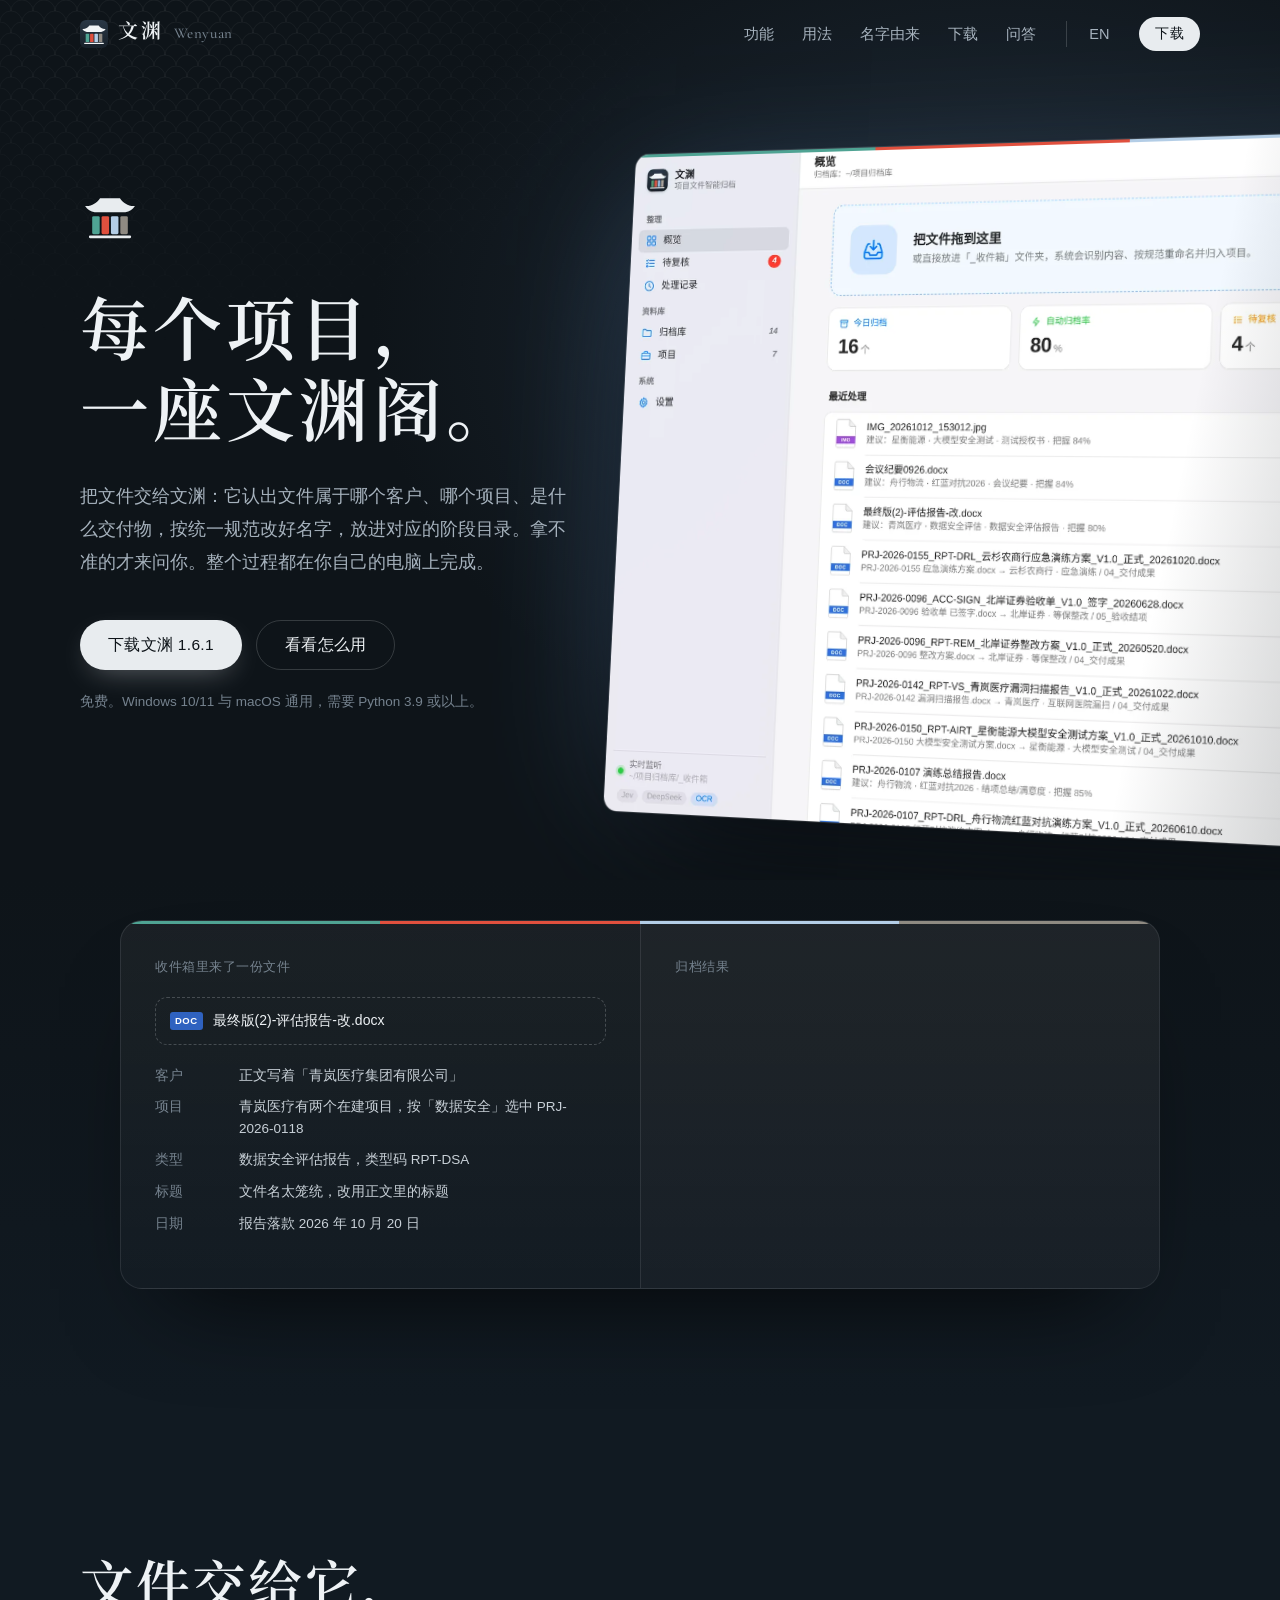
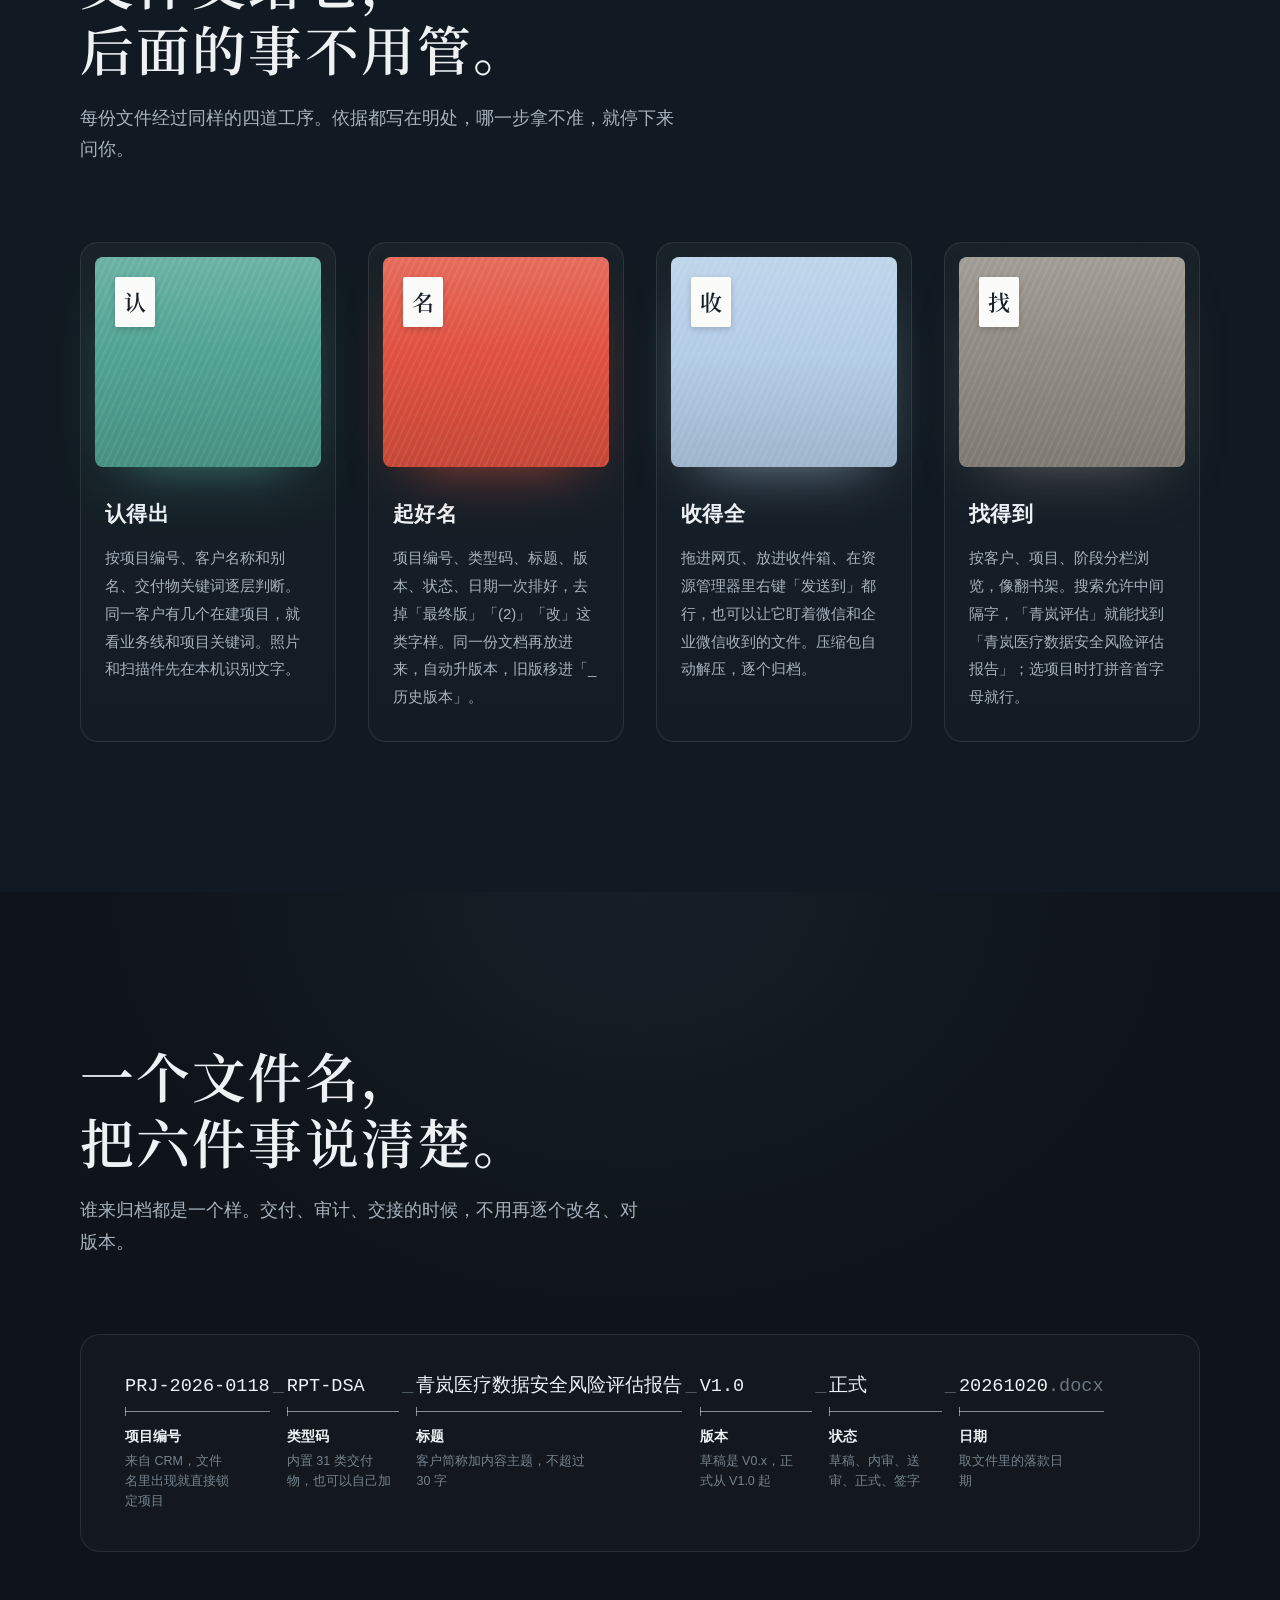
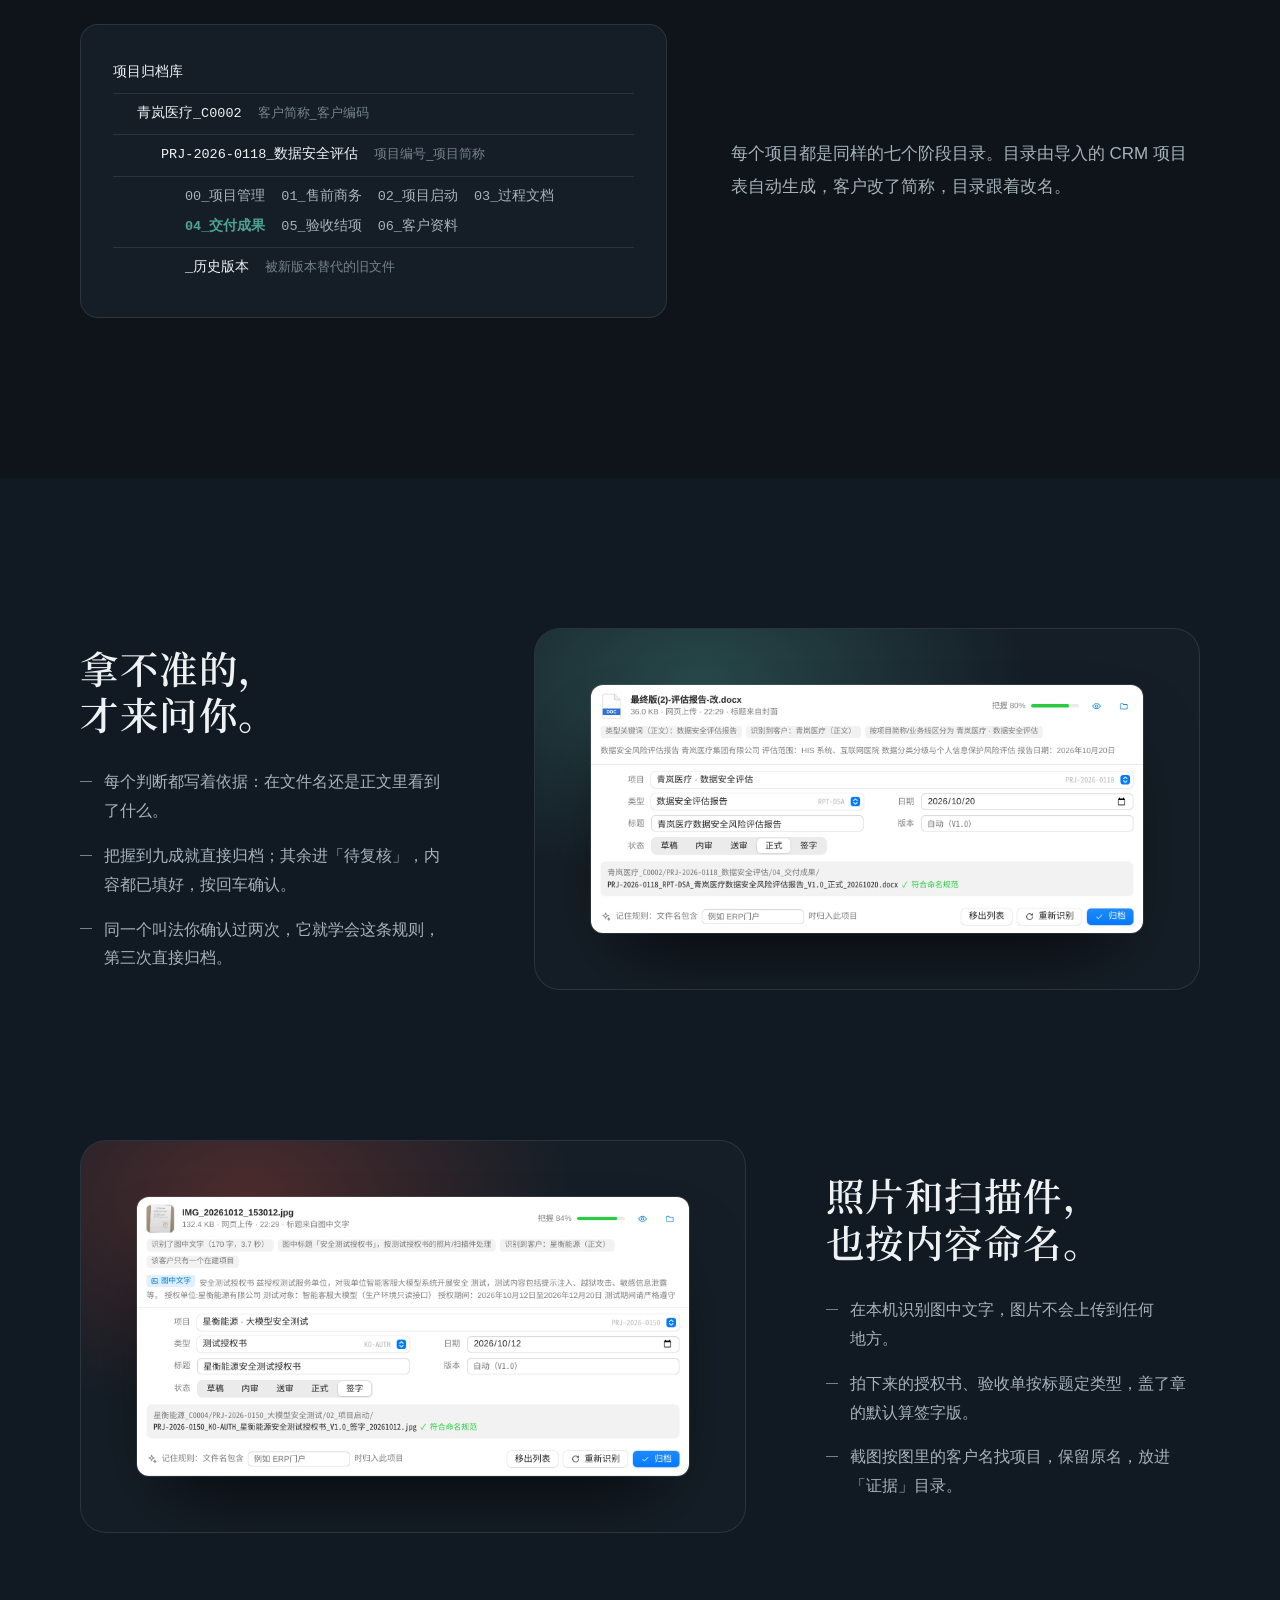
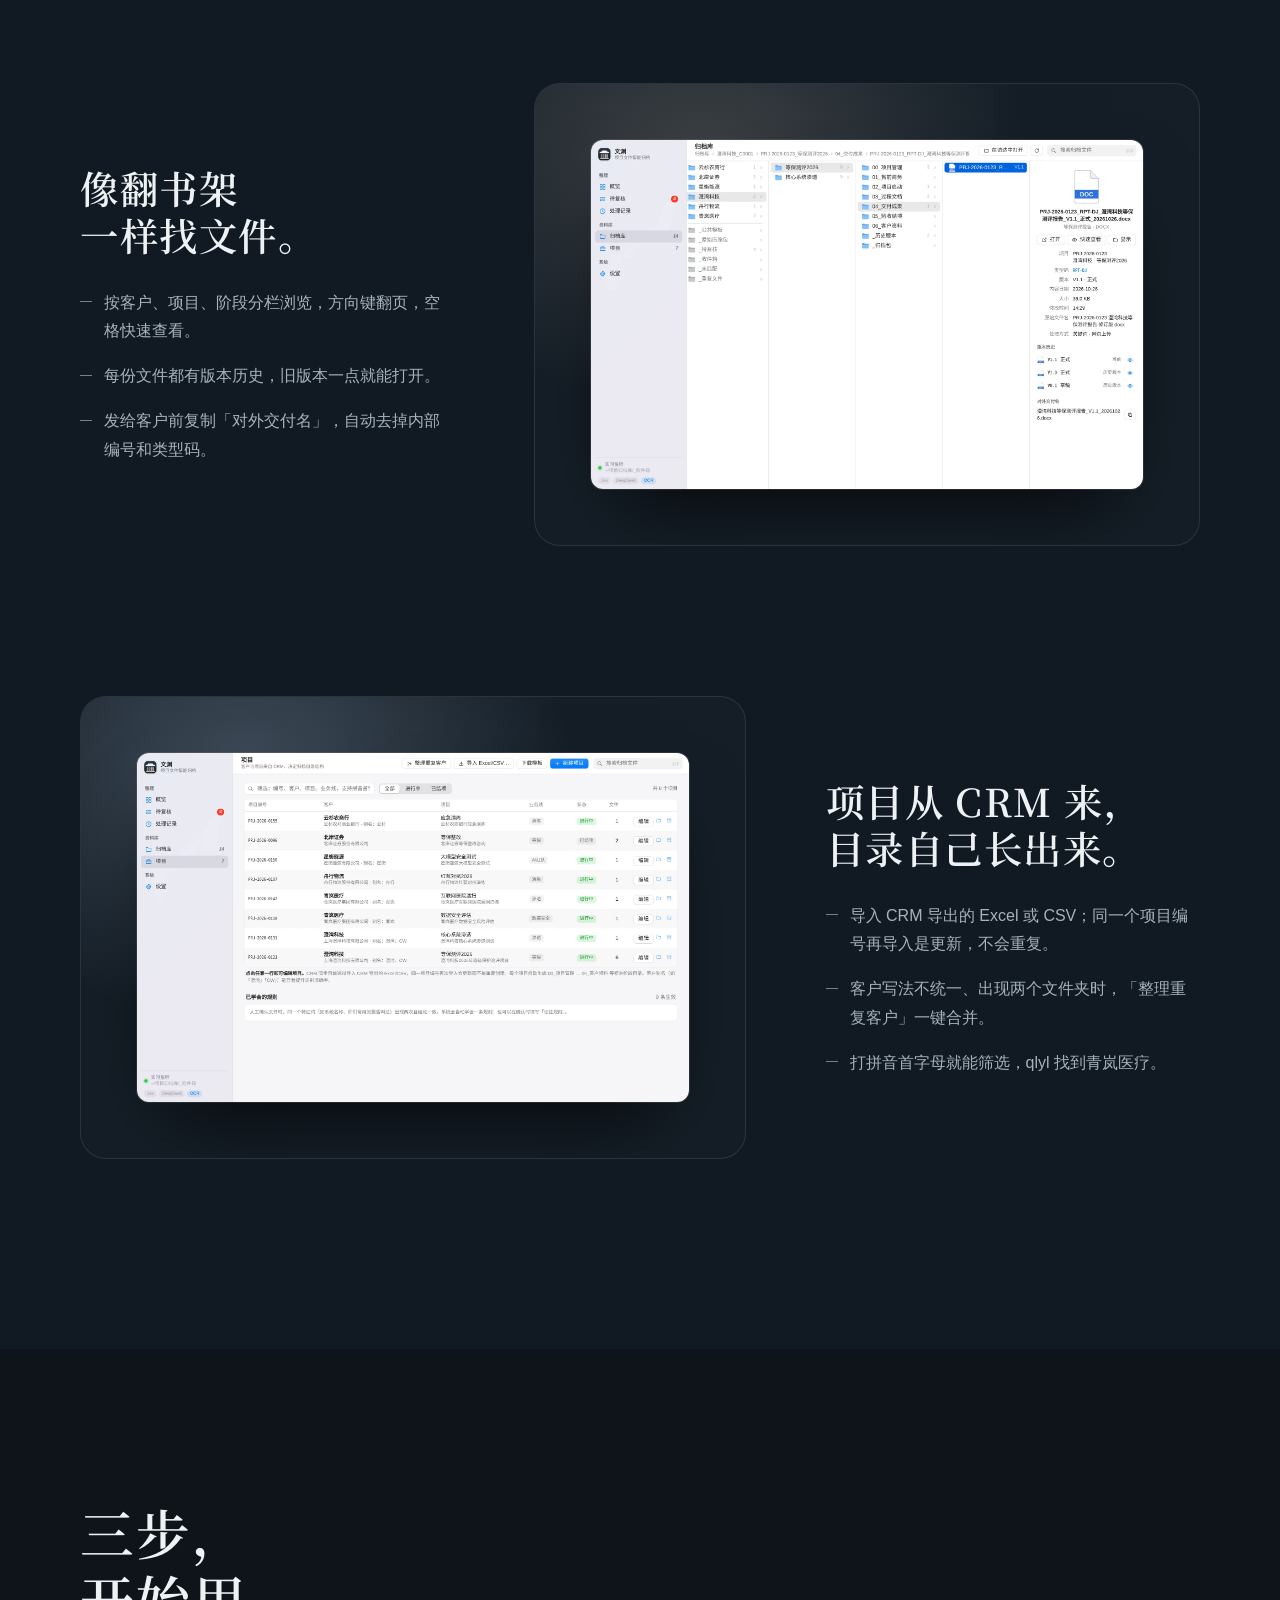
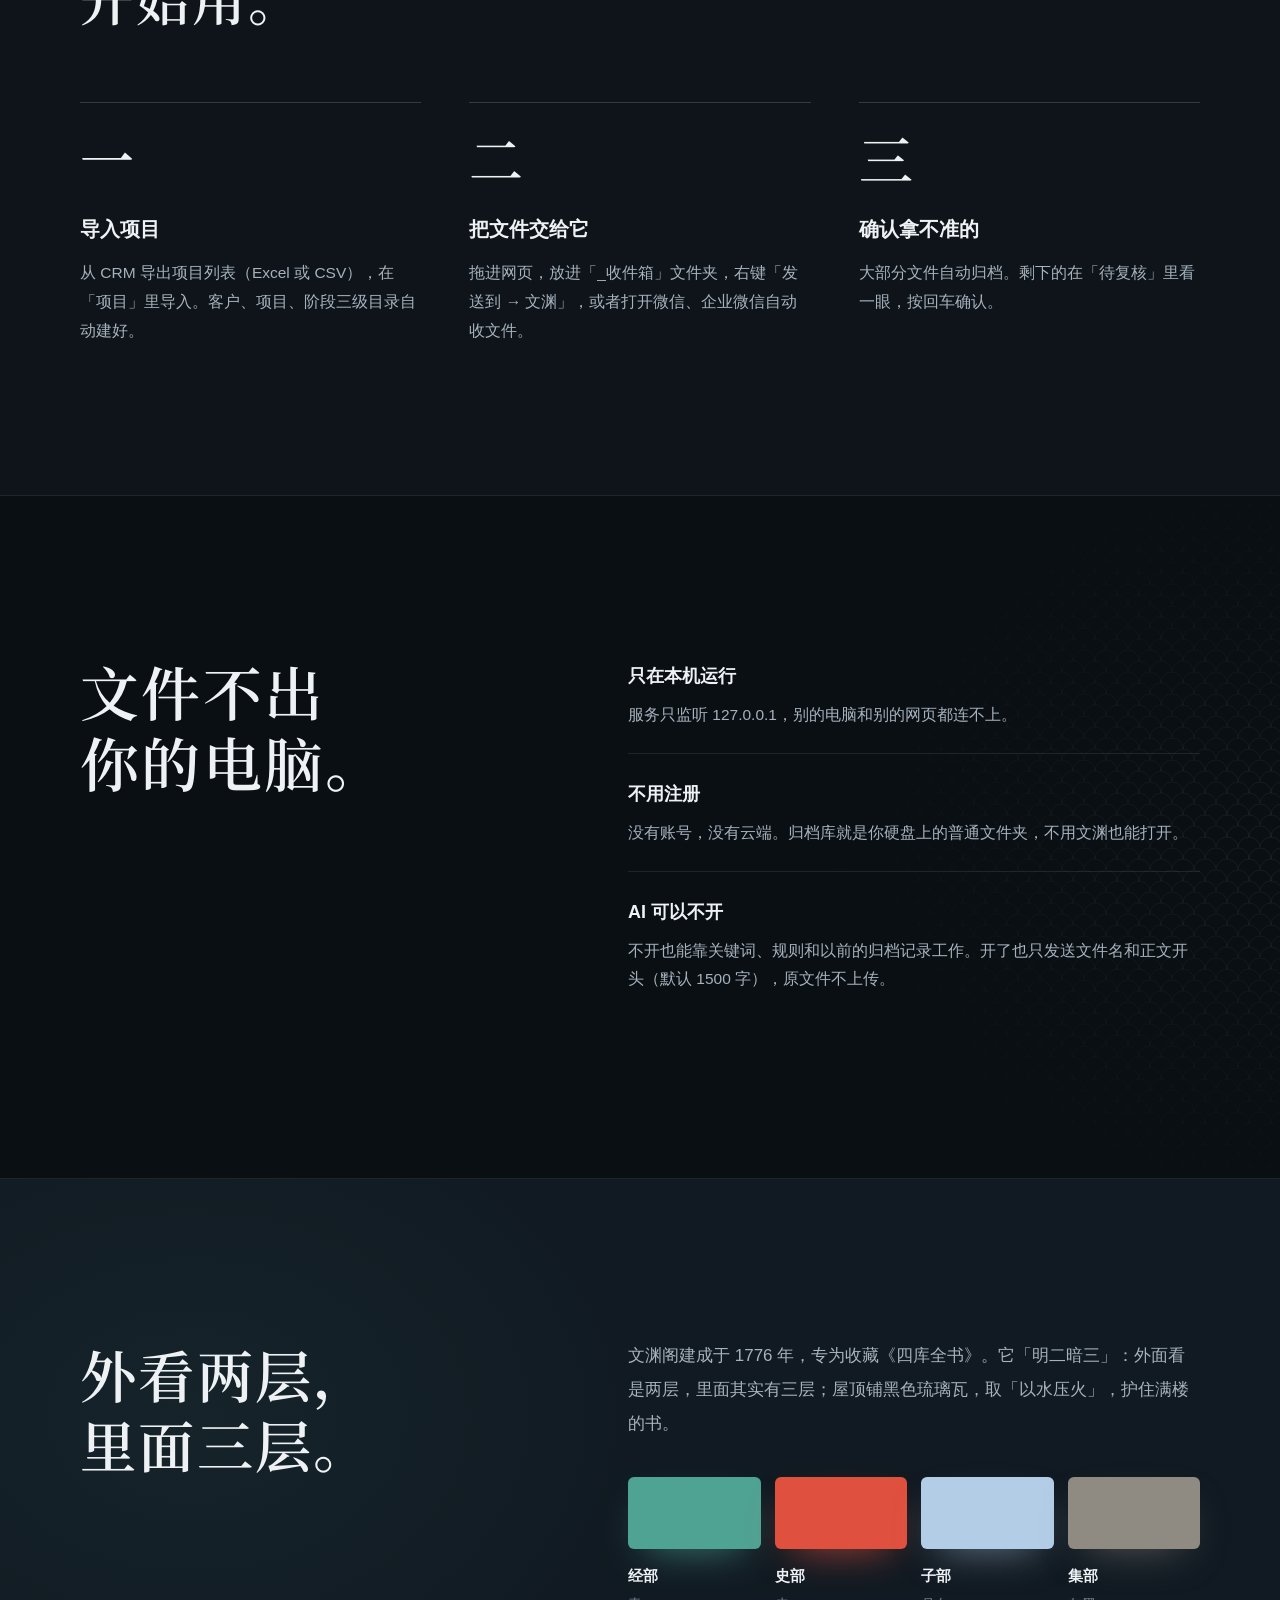
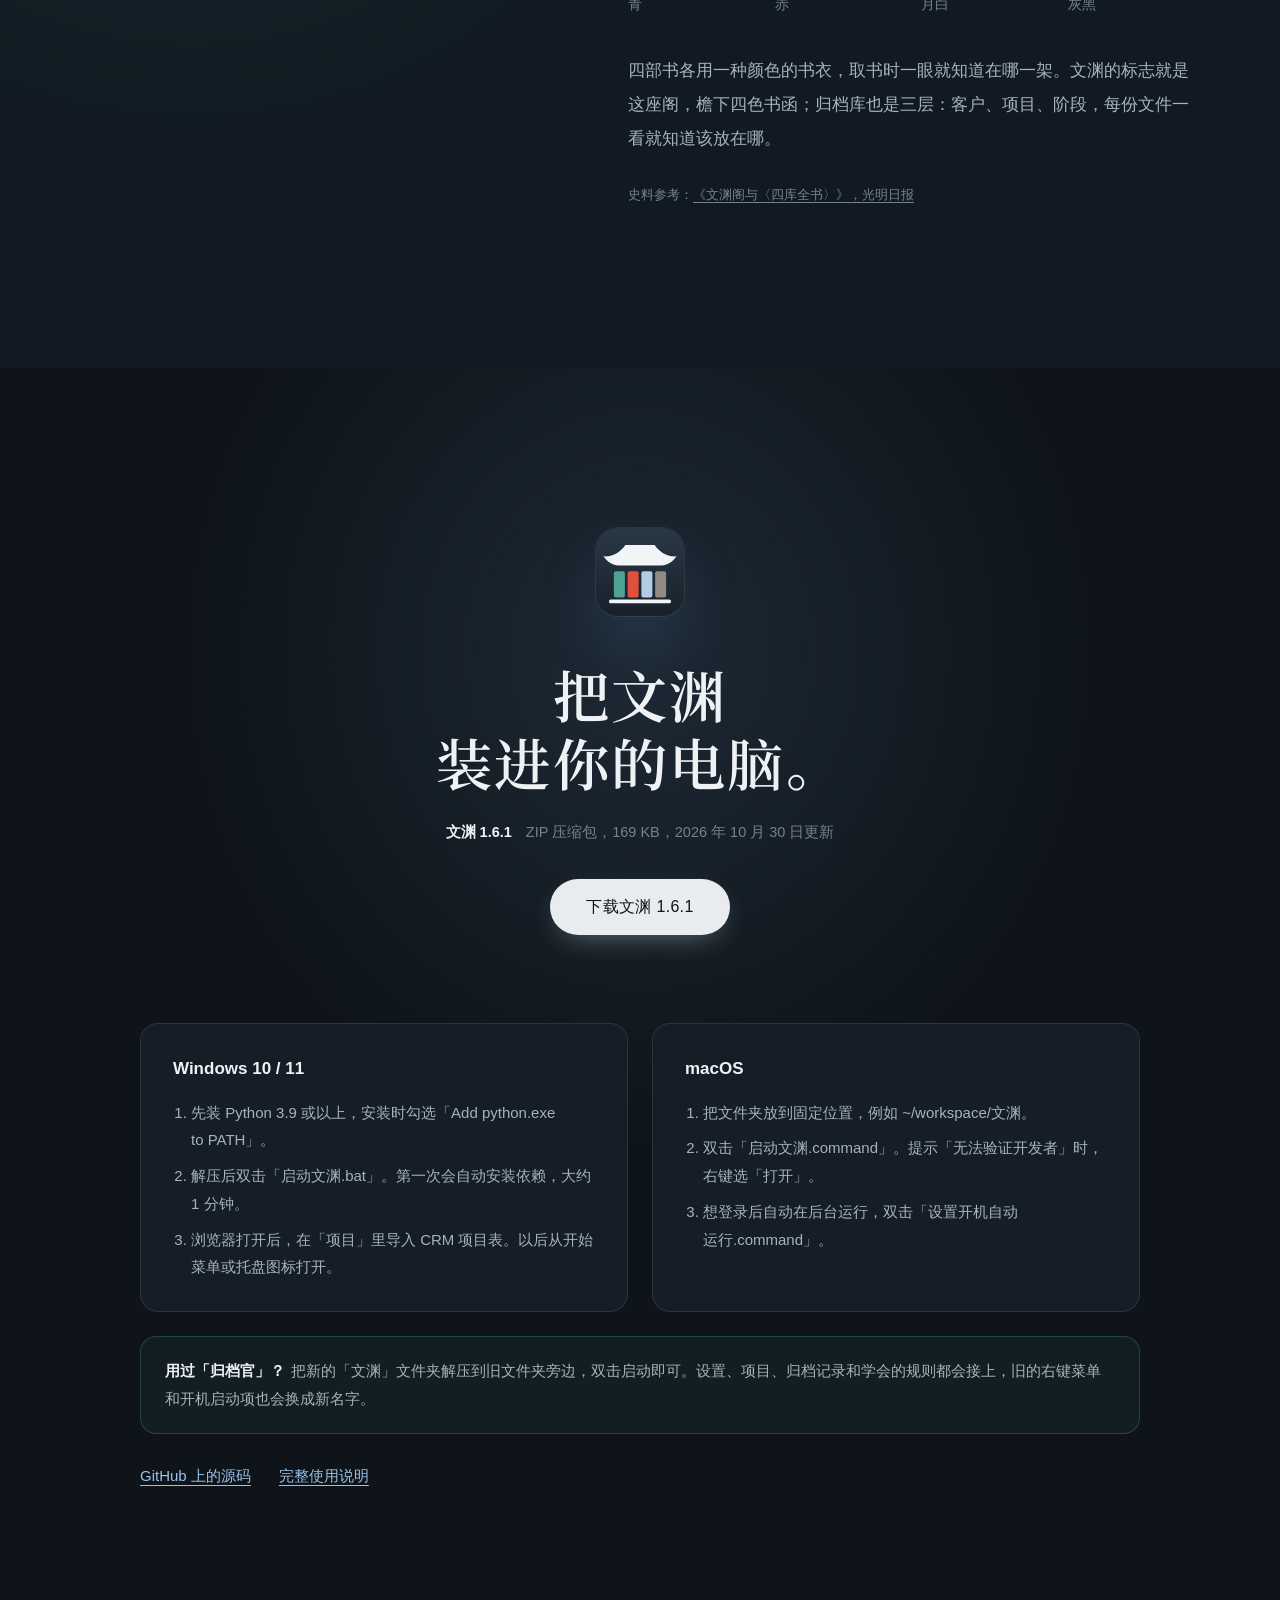
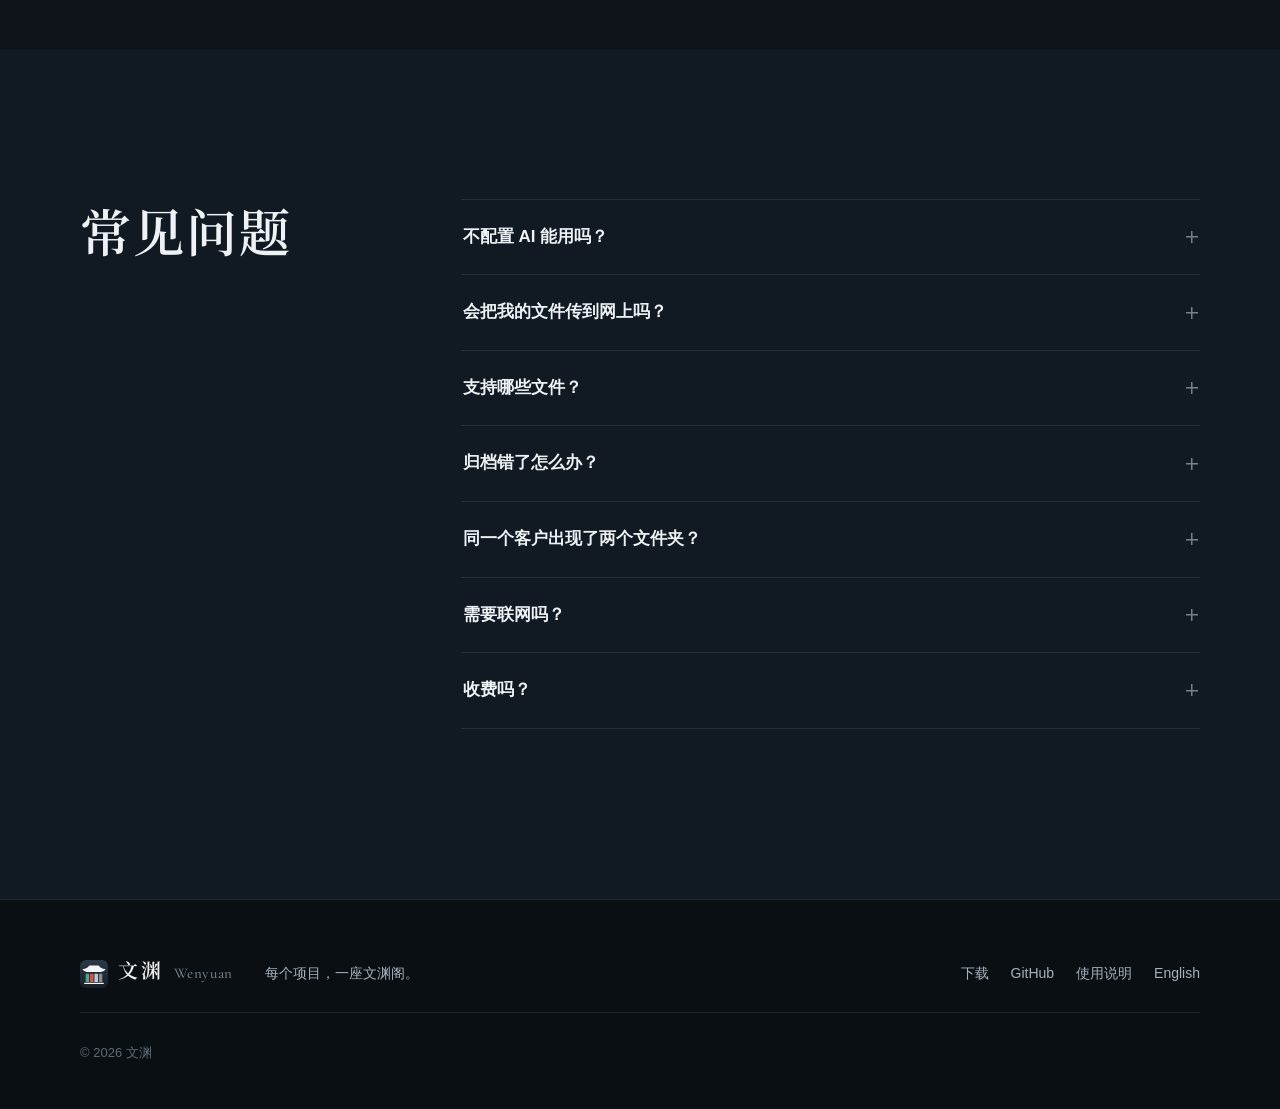
==== commit 96683da9: "官网改为「夜阁」深色设计：左文右图首屏、全站深色、截图换高清 Co-Authored-By: Claude Opus 5.5 <noreply@anthropic.com> Claude-Sessio" ====
--- a/docs/index.html
+++ b/docs/index.html
@@ -5,7 +5,7 @@
 <meta name="viewport" content="width=device-width, initial-scale=1">
 <title>文渊：项目文件自动归档</title>
 <meta name="description" content="文渊自动认出文件属于哪个客户、哪个项目、是什么交付物，按统一规范改名，放进客户、项目、阶段三级目录。在你自己的电脑上运行，免费下载，Windows 与 macOS 通用。">
-<meta name="theme-color" content="#111921">
+<meta name="theme-color" content="#0E1419">
 <link rel="canonical" href="https://jamesju1987.github.io/wenyuan/">
 <link rel="alternate" hreflang="zh-CN" href="https://jamesju1987.github.io/wenyuan/">
 <link rel="alternate" hreflang="en" href="https://jamesju1987.github.io/wenyuan/en/">
@@ -18,7 +18,7 @@
 <meta property="og:image" content="https://jamesju1987.github.io/wenyuan/assets/og.png">
 <meta property="og:url" content="https://jamesju1987.github.io/wenyuan/">
 <link rel="preload" href="assets/fonts/wy-serif-600.woff2" as="font" type="font/woff2" crossorigin>
-<link rel="stylesheet" href="assets/site.css?v=1.6.1">
+<link rel="stylesheet" href="assets/site.css?v=c055eb0b99">
 <script>document.documentElement.classList.add("js")</script>
 </head>
 <body class="zh">
@@ -38,16 +38,24 @@
 <section class="hero" id="top">
   <div class="tiles" aria-hidden="true"></div>
   <div class="wrap hero-in">
-    <img class="emblem" src="assets/mark-mono.svg" width="76" height="62" alt="">
-    <h1 class="display"><span class="ln">每个项目，</span><span class="ln">一座文渊阁。</span></h1>
-    <p class="lede">把文件交给文渊：它认出文件属于哪个客户、哪个项目、是什么交付物，按统一规范改好名字，放进对应的阶段目录。拿不准的才来问你。整个过程都在你自己的电脑上完成。</p>
-    <div class="cta">
-      <a class="btn btn-paper" href="download/Wenyuan-1.6.1.zip" download>下载文渊 1.6.1</a>
-      <a class="btn btn-ghost" href="#how">看看怎么用</a>
+    <div class="hero-copy">
+      <img class="emblem" src="assets/mark-mono.svg" width="64" height="52" alt="">
+      <h1 class="display"><span class="ln">每个项目，</span><span class="ln">一座文渊阁。</span></h1>
+      <p class="lede">把文件交给文渊：它认出文件属于哪个客户、哪个项目、是什么交付物，按统一规范改好名字，放进对应的阶段目录。拿不准的才来问你。整个过程都在你自己的电脑上完成。</p>
+      <div class="cta">
+        <a class="btn btn-paper" href="download/Wenyuan-1.6.1.zip" download>下载文渊 1.6.1</a>
+        <a class="btn btn-ghost" href="#how">看看怎么用</a>
+      </div>
+      <p class="fine">免费。Windows 10/11 与 macOS 通用，需要 Python 3.9 或以上。</p>
     </div>
-    <p class="fine">免费。Windows 10/11 与 macOS 通用，需要 Python 3.9 或以上。</p>
   </div>
-  <div class="wrap demo-wrap">
+  <figure class="stage">
+    <div class="win"><img src="assets/img/hero.webp" width="1800" height="1138" alt="文渊的概览页：今日归档数、自动归档率、待复核和最近处理的文件" fetchpriority="high"></div>
+  </figure>
+</section>
+
+<section class="flow" aria-label="演示：一份名字很乱的文件被识别、改名，放进项目的交付成果目录">
+  <div class="wrap">
     <figure class="demo" id="demo" aria-label="演示：一份名字很乱的文件被识别、改名，放进项目的交付成果目录">
       <div class="demo-col">
         <div class="demo-head"><span>收件箱里来了一份文件</span><button type="button" class="replay" id="replay" hidden>再看一遍</button></div>
@@ -96,19 +104,19 @@
   <div class="wrap">
       <article class="row">
         <div class="row-text"><h2 class="display"><span class="ln">拿不准的，</span><span class="ln">才来问你。</span></h2><ul class="ticks"><li>每个判断都写着依据：在文件名还是正文里看到了什么。</li><li>把握到九成就直接归档；其余进「待复核」，内容都已填好，按回车确认。</li><li>同一个叫法你确认过两次，它就学会这条规则，第三次直接归档。</li></ul></div>
-        <figure class="panel t-qing"><img src="assets/img/card_messy.webp" width="1200" height="541" loading="lazy" alt="待复核卡片：一份叫「最终版(2)-评估报告-改.docx」的文件，被识别为青岚医疗数据安全评估项目的数据安全评估报告"></figure>
+        <figure class="panel t-qing"><img src="assets/img/card_messy.webp" width="1616" height="728" loading="lazy" alt="待复核卡片：一份叫「最终版(2)-评估报告-改.docx」的文件，被识别为青岚医疗数据安全评估项目的数据安全评估报告"></figure>
       </article>
       <article class="row flip">
         <div class="row-text"><h2 class="display"><span class="ln">照片和扫描件，</span><span class="ln">也按内容命名。</span></h2><ul class="ticks"><li>在本机识别图中文字，图片不会上传到任何地方。</li><li>拍下来的授权书、验收单按标题定类型，盖了章的默认算签字版。</li><li>截图按图里的客户名找项目，保留原名，放进「证据」目录。</li></ul></div>
-        <figure class="panel t-chi"><img src="assets/img/card_photo.webp" width="1200" height="607" loading="lazy" alt="待复核卡片：手机拍的授权书照片，识别出图中文字，归为星衡能源大模型安全测试项目的测试授权书，状态为签字"></figure>
+        <figure class="panel t-chi"><img src="assets/img/card_photo.webp" width="1616" height="818" loading="lazy" alt="待复核卡片：手机拍的授权书照片，识别出图中文字，归为星衡能源大模型安全测试项目的测试授权书，状态为签字"></figure>
       </article>
       <article class="row">
         <div class="row-text"><h2 class="display"><span class="ln">像翻书架</span><span class="ln">一样找文件。</span></h2><ul class="ticks"><li>按客户、项目、阶段分栏浏览，方向键翻页，空格快速查看。</li><li>每份文件都有版本历史，旧版本一点就能打开。</li><li>发给客户前复制「对外交付名」，自动去掉内部编号和类型码。</li></ul></div>
-        <figure class="panel t-huihei"><img src="assets/img/library.webp" width="1600" height="1012" loading="lazy" alt="归档库分栏浏览：澄湾科技、等保测评2026、04_交付成果，右侧是等保测评报告的版本历史"></figure>
+        <figure class="panel t-huihei"><img src="assets/img/library.webp" width="2000" height="1265" loading="lazy" alt="归档库分栏浏览：澄湾科技、等保测评2026、04_交付成果，右侧是等保测评报告的版本历史"></figure>
       </article>
       <article class="row flip">
         <div class="row-text"><h2 class="display"><span class="ln">项目从 CRM 来，</span><span class="ln">目录自己长出来。</span></h2><ul class="ticks"><li>导入 CRM 导出的 Excel 或 CSV；同一个项目编号再导入是更新，不会重复。</li><li>客户写法不统一、出现两个文件夹时，「整理重复客户」一键合并。</li><li>打拼音首字母就能筛选，qlyl 找到青岚医疗。</li></ul></div>
-        <figure class="panel t-yuebai"><img src="assets/img/projects.webp" width="1600" height="1012" loading="lazy" alt="项目列表：项目编号、客户、项目、业务线、状态和文件数"></figure>
+        <figure class="panel t-yuebai"><img src="assets/img/projects.webp" width="2000" height="1265" loading="lazy" alt="项目列表：项目编号、客户、项目、业务线、状态和文件数"></figure>
       </article>
     
   </div>
@@ -147,7 +155,7 @@
       <img src="assets/logo.svg" width="88" height="88" alt="">
       <h2 class="display" id="dl-h"><span class="ln">把文渊</span><span class="ln">装进你的电脑。</span></h2>
       <p class="dl-meta"><b>文渊 1.6.1</b><span>ZIP 压缩包，169 KB，2026 年 10 月 30 日更新</span></p>
-      <a class="btn btn-ink btn-lg" href="download/Wenyuan-1.6.1.zip" download>下载文渊 1.6.1</a>
+      <a class="btn btn-paper btn-lg" href="download/Wenyuan-1.6.1.zip" download>下载文渊 1.6.1</a>
     </div>
     <div class="dl-os">
       <div><h3>Windows 10 / 11</h3><ol><li>先装 Python 3.9 或以上，安装时勾选「Add python.exe to PATH」。</li><li>解压后双击「启动文渊.bat」。第一次会自动安装依赖，大约 1 分钟。</li><li>浏览器打开后，在「项目」里导入 CRM 项目表。以后从开始菜单或托盘图标打开。</li></ol></div>
@@ -176,6 +184,6 @@
   </div>
 </footer>
 
-<script src="assets/site.js?v=1.6.1" defer></script>
+<script src="assets/site.js?v=6cf4ea04b9" defer></script>
 </body>
 </html>
--- a/docs/assets/site.css
+++ b/docs/assets/site.css
@@ -1,23 +1,23 @@
-/* 文渊 官网（中 / 英） */
+/* 文渊 官网（中 / 英）· 夜阁：深色舞台 */
 @font-face { font-family: "WY Serif"; src: url("fonts/wy-serif-600.woff2") format("woff2"); font-weight: 600; font-display: swap; }
 @font-face { font-family: "WY Latin"; src: url("fonts/wy-latin-600.woff2") format("woff2"); font-weight: 600; font-display: swap; }
 @font-face { font-family: "WY Latin"; src: url("fonts/wy-latin-500.woff2") format("woff2"); font-weight: 500; font-display: swap; }
 
 :root {
-  color-scheme: light;
-  --night: #111921;            /* 玄瓦 */
-  --night-2: #18222C;
-  --on-night: #E8ECEF;
-  --on-night-2: #9DA9B4;
-  --on-night-line: rgba(232, 236, 239, .12);
-  --paper: #F3F5F6;            /* 月白 */
-  --white: #FFFFFF;
-  --ink: #16202A;
-  --ink-2: #47525D;
-  --ink-3: #6D7883;
-  --line: #DCE2E7;
+  color-scheme: dark;
+  --bg: #0E1419;          /* 玄瓦 */
+  --bg-2: #111A22;
+  --bg-3: #0A0F13;
+  --surface: #151E27;
+  --surface-2: #1A2530;
+  --line: rgba(232, 236, 239, .10);
+  --line-2: rgba(232, 236, 239, .18);
+  --text: #EEF2F5;
+  --text-2: #A6B2BD;
+  --text-3: #75828E;
+  --paper: #E8ECEF;
+  --link: #9CC2E8;
   --qing: #4FA393; --chi: #E0503E; --yuebai: #B3CDE6; --huihei: #8F8A82;   /* 经史子集四色 */
-  --qing-d: #2C7A6C;
   --serif: "WY Serif", "Songti SC", "STSong", "Noto Serif CJK SC", "Source Han Serif SC", serif;
   --latin: "WY Latin", "Cormorant Garamond", Georgia, "Times New Roman", serif;
   --sans: -apple-system, BlinkMacSystemFont, "Segoe UI", "PingFang SC", "Hiragino Sans GB", "Microsoft YaHei", "Noto Sans CJK SC", sans-serif;
@@ -28,97 +28,107 @@
 .en { --display: var(--latin); --sans: -apple-system, BlinkMacSystemFont, "Segoe UI", "Helvetica Neue", Arial, "Noto Sans", "Liberation Sans", "PingFang SC", "Microsoft YaHei", sans-serif; }
 
 *, *::before, *::after { box-sizing: border-box; }
-html { scroll-behavior: smooth; scroll-padding-top: 76px; -webkit-text-size-adjust: 100%; }
+html { scroll-behavior: smooth; scroll-padding-top: 76px; -webkit-text-size-adjust: 100%; background: var(--bg); }
 h1, h2 { text-wrap: balance; }
 p, li, dd { text-wrap: pretty; }
-body { margin: 0; background: var(--paper); color: var(--ink); font: 400 17px/1.8 var(--sans); -webkit-font-smoothing: antialiased; text-rendering: optimizeLegibility; }
-.en body, body.en { line-height: 1.7; }
+body { margin: 0; background: var(--bg); color: var(--text); font: 400 17px/1.8 var(--sans); -webkit-font-smoothing: antialiased; text-rendering: optimizeLegibility; }
+body.en { line-height: 1.7; }
 img { max-width: 100%; height: auto; display: block; }
 a { color: inherit; }
 h1, h2, h3, p, ul, ol, dl, dd, figure { margin: 0; }
 .wrap { max-width: 1200px; margin: 0 auto; padding: 0 40px; }
-.display { font-family: var(--display); font-weight: 600; line-height: 1.22; letter-spacing: .03em; }
-.en .display { letter-spacing: -.005em; line-height: 1.06; }
+.display { font-family: var(--display); font-weight: 600; line-height: 1.22; letter-spacing: .04em; color: var(--text); }
+.en .display { letter-spacing: -.005em; line-height: 1.04; }
 .display .ln { display: block; }
 .mono { font-family: var(--mono); }
-:focus-visible { outline: 2px solid #6FA3D8; outline-offset: 3px; border-radius: 4px; }
-.skip { position: absolute; left: 12px; top: -60px; z-index: 50; background: var(--white); color: var(--ink); padding: 8px 14px; border-radius: 8px; text-decoration: none; }
+:focus-visible { outline: 2px solid var(--link); outline-offset: 3px; border-radius: 4px; }
+.skip { position: absolute; left: 12px; top: -60px; z-index: 50; background: var(--paper); color: var(--bg); padding: 8px 14px; border-radius: 8px; text-decoration: none; }
 .skip:focus { top: 12px; }
 
 /* 按钮 */
-.btn { display: inline-flex; align-items: center; justify-content: center; height: 48px; padding: 0 26px; border-radius: 999px;
-  font: 500 15.5px/1 var(--sans); letter-spacing: .02em; text-decoration: none; white-space: nowrap; transition: background-color .2s, color .2s, border-color .2s; }
-.btn-paper { background: var(--on-night); color: var(--night); }
+.btn { display: inline-flex; align-items: center; justify-content: center; height: 50px; padding: 0 28px; border-radius: 999px;
+  font: 500 15.5px/1 var(--sans); letter-spacing: .02em; text-decoration: none; white-space: nowrap; transition: background-color .2s, border-color .2s, box-shadow .2s; }
+.btn-paper { background: var(--paper); color: var(--bg); box-shadow: 0 10px 30px -12px rgba(232, 236, 239, .45); }
 .btn-paper:hover { background: #fff; }
-.btn-ghost { color: var(--on-night); border: 1px solid rgba(232, 236, 239, .28); }
-.btn-ghost:hover { border-color: rgba(232, 236, 239, .6); }
-.btn-ink { background: var(--ink); color: #fff; }
-.btn-ink:hover { background: #26323E; }
+.btn-ghost { color: var(--text); border: 1px solid var(--line-2); }
+.btn-ghost:hover { border-color: rgba(232, 236, 239, .5); background: rgba(255, 255, 255, .03); }
 .btn-sm { height: 34px; padding: 0 16px; font-size: 13.5px; }
-.btn-lg { height: 54px; padding: 0 34px; font-size: 16px; }
-
-/* 导航：在首屏上是深色透明，滚过首屏变成浅色 */
-.nav { position: fixed; inset: 0 0 auto; z-index: 30; color: var(--on-night); transition: background-color .3s, color .3s, border-color .3s;
-  border-bottom: 1px solid transparent; }
-.nav.light { color: var(--ink); background: rgba(243, 245, 246, .86); backdrop-filter: saturate(1.4) blur(14px); -webkit-backdrop-filter: saturate(1.4) blur(14px); border-bottom-color: var(--line); }
+.btn-lg { height: 56px; padding: 0 36px; font-size: 16px; }
+
+/* 导航 */
+.nav { position: fixed; inset: 0 0 auto; z-index: 30; border-bottom: 1px solid transparent; transition: background-color .3s, border-color .3s; }
+.nav.scrolled { background: rgba(14, 20, 25, .76); backdrop-filter: saturate(1.5) blur(16px); -webkit-backdrop-filter: saturate(1.5) blur(16px); border-bottom-color: var(--line); }
 .nav-in { height: 68px; display: flex; align-items: center; gap: 30px; }
-.brand { display: inline-flex; align-items: baseline; gap: 10px; text-decoration: none; }
+.brand { display: inline-flex; align-items: baseline; gap: 10px; text-decoration: none; color: var(--text); }
 .brand img { align-self: center; }
-.brand .bn { font: 600 20px/1 var(--serif); letter-spacing: .12em; }
+.brand .bn { font: 600 20px/1 var(--serif); letter-spacing: .14em; }
 .en .brand .bn { font: 600 23px/1 var(--latin); letter-spacing: .02em; }
-.brand .bs { font: 500 15px/1 var(--latin); letter-spacing: .04em; opacity: .62; }
+.brand .bs { font: 500 15px/1 var(--latin); letter-spacing: .04em; color: var(--text-3); }
 .en .brand .bs { font: 600 13px/1 var(--serif); letter-spacing: .14em; }
 .nav-links { display: flex; gap: 28px; margin-left: auto; }
-.nav-links a, .lang { text-decoration: none; font-size: 14.5px; opacity: .78; transition: opacity .2s; }
-.nav-links a:hover, .lang:hover { opacity: 1; }
-.lang { padding-left: 22px; border-left: 1px solid currentColor; border-left-color: color-mix(in srgb, currentColor 30%, transparent); }
+.nav-links a, .lang { text-decoration: none; font-size: 14.5px; color: var(--text-2); transition: color .2s; }
+.nav-links a:hover, .lang:hover { color: var(--text); }
+.lang { padding-left: 22px; border-left: 1px solid var(--line-2); }
 .en .lang { font-family: var(--serif); }
-.nav-dl { background: var(--on-night); color: var(--night); }
-.nav.light .nav-dl { background: var(--ink); color: #fff; }
-
-/* 首屏：玄瓦 */
-.hero { position: relative; background: radial-gradient(120% 70% at 50% 0%, #1D2833 0%, var(--night) 62%); color: var(--on-night); padding: 168px 0 0; overflow: hidden; }
-.tiles { position: absolute; inset: 0 0 auto; height: 460px; pointer-events: none; opacity: .9;
-  background-image: url("data:image/svg+xml,%3Csvg xmlns='http://www.w3.org/2000/svg' width='44' height='22' viewBox='0 0 44 22'%3E%3Cpath d='M0 22a11 11 0 0 1 22 0M22 22a11 11 0 0 1 22 0M-11 11a11 11 0 0 1 22 0M11 11a11 11 0 0 1 22 0M33 11a11 11 0 0 1 22 0' fill='none' stroke='%23E8ECEF' stroke-opacity='.07'/%3E%3C/svg%3E");
-  background-size: 44px 22px; -webkit-mask-image: linear-gradient(#000, transparent); mask-image: linear-gradient(#000, transparent); }
-.hero-in { position: relative; text-align: center; display: flex; flex-direction: column; align-items: center; }
-.emblem { width: 76px; height: auto; margin-bottom: 40px; }
-.hero h1 { font-size: clamp(42px, 6.4vw, 92px); line-height: 1.16; letter-spacing: .06em; }
-.en .hero h1 { font-size: clamp(46px, 7.2vw, 104px); letter-spacing: -.012em; line-height: 1.0; }
-.lede { text-wrap: balance; margin-top: 32px; max-width: 37em; font-size: 18px; line-height: 1.9; color: var(--on-night-2); }
-.en .lede { max-width: 36em; line-height: 1.7; }
-.cta { display: flex; flex-wrap: wrap; justify-content: center; gap: 14px; margin-top: 40px; }
-.fine { margin-top: 20px; font-size: 13.5px; color: #7D8994; }
-.js .hero-in > * { opacity: 0; transform: translateY(10px); animation: rise .9s var(--ease) forwards; }
-.js .hero-in > :nth-child(2) { animation-delay: .08s; } .js .hero-in > :nth-child(3) { animation-delay: .18s; }
-.js .hero-in > :nth-child(4) { animation-delay: .26s; } .js .hero-in > :nth-child(5) { animation-delay: .32s; }
+.nav-dl { background: var(--paper); color: var(--bg); }
+.nav-dl:hover { background: #fff; }
+
+/* 首屏：左文右图 */
+.hero { position: relative; min-height: 880px; padding: 196px 0 120px; overflow: hidden;
+  background: radial-gradient(70% 75% at 78% 38%, #1F2B37 0%, rgba(31, 43, 55, 0) 70%), var(--bg); }
+.tiles { position: absolute; inset: 0 auto auto 0; width: 70%; height: 520px; pointer-events: none;
+  background-image: url("data:image/svg+xml,%3Csvg xmlns='http://www.w3.org/2000/svg' width='44' height='22' viewBox='0 0 44 22'%3E%3Cpath d='M0 22a11 11 0 0 1 22 0M22 22a11 11 0 0 1 22 0M-11 11a11 11 0 0 1 22 0M11 11a11 11 0 0 1 22 0M33 11a11 11 0 0 1 22 0' fill='none' stroke='%23E8ECEF' stroke-opacity='.06'/%3E%3C/svg%3E");
+  background-size: 44px 22px; -webkit-mask-image: radial-gradient(80% 90% at 20% 0%, #000, transparent 75%); mask-image: radial-gradient(80% 90% at 20% 0%, #000, transparent 75%); }
+.hero-in { position: relative; z-index: 2; }
+.hero-copy { max-width: 500px; }
+.en .hero-copy { max-width: 510px; }
+.emblem { width: 60px; height: auto; margin-bottom: 40px; }
+.hero h1 { font-size: clamp(44px, 5.4vw, 80px); line-height: 1.18; letter-spacing: .06em; }
+.en .hero h1 { font-size: clamp(48px, 6vw, 92px); letter-spacing: -.012em; line-height: 1.0; }
+.lede { margin-top: 32px; font-size: 17.5px; line-height: 1.9; color: var(--text-2); }
+.en .lede { line-height: 1.7; }
+.cta { display: flex; flex-wrap: wrap; gap: 14px; margin-top: 40px; }
+.fine { margin-top: 20px; font-size: 13.5px; color: var(--text-3); }
+.stage { position: absolute; z-index: 1; top: 150px; left: calc(50% - 20px); width: 1040px; margin: 0; perspective: 2400px; }
+.win { position: relative; border-radius: 14px; overflow: hidden; transform-origin: left center;
+  transform: rotateY(-16deg) rotateX(5deg) rotateZ(.5deg);
+  box-shadow: 0 0 0 1px rgba(255, 255, 255, .12), 0 70px 140px -40px rgba(0, 0, 0, .85), -40px 10px 140px -50px rgba(110, 160, 220, .4); }
+.win::before { content: ""; position: absolute; inset: 0 0 auto; height: 3px; z-index: 1;
+  background: linear-gradient(90deg, var(--qing) 0 25%, var(--chi) 25% 50%, var(--yuebai) 50% 75%, var(--huihei) 75%); }
+.win::after { content: ""; position: absolute; inset: 0; background: linear-gradient(100deg, rgba(14, 20, 25, 0) 55%, rgba(14, 20, 25, .55)); pointer-events: none; }
+.js .hero-copy > * { opacity: 0; transform: translateY(12px); animation: rise .9s var(--ease) forwards; }
+.js .hero-copy > :nth-child(2) { animation-delay: .08s; } .js .hero-copy > :nth-child(3) { animation-delay: .16s; }
+.js .hero-copy > :nth-child(4) { animation-delay: .24s; } .js .hero-copy > :nth-child(5) { animation-delay: .3s; }
+.js .win { opacity: 0; animation: arrive 1.4s var(--ease) .25s forwards; }
 @keyframes rise { to { opacity: 1; transform: none; } }
-
-/* 首屏演示：左边来了什么，右边归到哪 */
-.demo-wrap { position: relative; margin-top: 88px; }
+@keyframes arrive {
+  from { opacity: 0; transform: translateX(80px) rotateY(-24deg) rotateX(6deg) rotateZ(.5deg); }
+  to { opacity: 1; transform: rotateY(-16deg) rotateX(5deg) rotateZ(.5deg); }
+}
+
+/* 一份文件的归档过程 */
+.flow { position: relative; padding: 40px 0 110px; background: linear-gradient(var(--bg), var(--bg-2)); }
 .demo { position: relative; display: grid; grid-template-columns: minmax(0, 1fr) minmax(0, 1fr); max-width: 1040px; margin: 0 auto;
-  border: 1px solid var(--on-night-line); border-bottom: 0; border-radius: 20px 20px 0 0; overflow: hidden;
-  background: linear-gradient(180deg, rgba(255, 255, 255, .055), rgba(255, 255, 255, .015) 70%);
-  box-shadow: 0 -30px 80px -40px rgba(120, 170, 220, .25); }
+  border: 1px solid var(--line); border-radius: 22px; overflow: hidden;
+  background: linear-gradient(180deg, rgba(255, 255, 255, .05), rgba(255, 255, 255, .015)); box-shadow: 0 50px 100px -50px rgba(0, 0, 0, .8); }
 .demo::before { content: ""; position: absolute; inset: 0 0 auto; height: 3px;
   background: linear-gradient(90deg, var(--qing) 0 25%, var(--chi) 25% 50%, var(--yuebai) 50% 75%, var(--huihei) 75%); }
-.demo-col { padding: 30px 32px 40px; min-width: 0; }
-.demo-right { border-left: 1px solid var(--on-night-line); background: rgba(255, 255, 255, .02); }
-.demo-head { display: flex; align-items: center; justify-content: space-between; min-height: 28px; margin-bottom: 14px;
-  font-size: 13px; letter-spacing: .04em; color: #7D8994; }
-.replay { font: 500 13px/1 var(--sans); color: #8FB8E0; background: none; border: 0; padding: 4px 0; cursor: pointer; }
+.demo-col { padding: 32px 34px 40px; min-width: 0; }
+.demo-right { border-left: 1px solid var(--line); background: rgba(255, 255, 255, .02); }
+.demo-head { display: flex; align-items: center; justify-content: space-between; min-height: 28px; margin-bottom: 16px; font-size: 13px; letter-spacing: .04em; color: var(--text-3); }
+.replay { font: 500 13px/1 var(--sans); color: var(--link); background: none; border: 0; padding: 4px 0; cursor: pointer; }
 .replay:hover { text-decoration: underline; }
-.d-file { display: flex; align-items: flex-start; gap: 10px; padding: 12px 14px; border-radius: 12px; font-size: 14px; line-height: 1.55; text-align: left; }
+.d-file { display: flex; align-items: flex-start; gap: 10px; padding: 12px 14px; border-radius: 12px; font-size: 14px; line-height: 1.55; }
 .ftag { flex: none; margin-top: 2px; font: 700 9.5px/1 var(--sans); letter-spacing: .05em; color: #fff; background: #2F62C0; padding: 4px 5px; border-radius: 3px; }
-.d-in { border: 1px dashed rgba(232, 236, 239, .22); color: var(--on-night); }
+.d-in { border: 1px dashed rgba(232, 236, 239, .22); color: var(--text); }
 .d-in .fn { transition: color .5s; }
 .d-in.done .fn { color: #6E7A85; text-decoration: line-through; text-decoration-color: rgba(224, 80, 62, .8); }
-.d-steps { list-style: none; padding: 0; margin: 20px 0 0; display: grid; gap: 10px; text-align: left; }
+.d-steps { list-style: none; padding: 0; margin: 20px 0 0; display: grid; gap: 10px; }
 .d-steps li { display: grid; grid-template-columns: 74px minmax(0, 1fr); gap: 10px; font-size: 13.5px; line-height: 1.6; color: #C8D0D7; }
-.d-steps b { font-weight: 500; color: #7D8994; }
+.d-steps b { font-weight: 500; color: var(--text-3); }
 .d-out { border: 1px solid rgba(79, 163, 147, .45); background: rgba(79, 163, 147, .09); }
 .d-out .fn { font-size: 13px; word-break: break-all; color: #F2F5F7; }
-.d-tree { margin-top: 22px; font-size: 13.5px; display: grid; gap: 6px; text-align: left; }
+.d-tree { margin-top: 22px; font-size: 13.5px; display: grid; gap: 6px; }
 .t { position: relative; display: flex; align-items: center; gap: 8px; padding: 6px 12px 6px 30px; border-radius: 8px; color: #AAB5BF; }
 .t::before { content: ""; position: absolute; left: 9px; top: 50%; width: 14px; height: 11px; margin-top: -6px; border-radius: 2px; background: #5E86B0; box-shadow: inset 0 3px 0 #7EA2C6; }
 .t1 { margin-left: 20px; } .t2 { margin-left: 40px; } .t3 { margin-left: 60px; color: #fff; font-weight: 500; transition: background-color .5s; }
@@ -131,55 +141,59 @@
 .js .demo .land.anim { transform: scale(.6); }
 .js .demo .land.anim.on { transform: none; }
 
-/* 通用段落标题 */
+/* 段落标题 */
 .sec-head { max-width: 760px; }
 .sec-head h2 { font-size: clamp(32px, 4.2vw, 58px); }
 .en .sec-head h2 { font-size: clamp(38px, 5vw, 70px); }
-.sec-head p { margin-top: 22px; color: var(--ink-2); font-size: 17.5px; max-width: 34em; }
+.sec-head p { margin-top: 22px; color: var(--text-2); font-size: 17.5px; max-width: 34em; }
 
 /* 四函 */
-.pillars { padding: 150px 0 140px; }
-.cases { display: grid; grid-template-columns: repeat(4, minmax(0, 1fr)); gap: 36px; margin-top: 76px; }
-.case-box { position: relative; height: 220px; border-radius: 6px; margin-bottom: 30px; overflow: hidden;
-  box-shadow: inset 0 0 0 1px rgba(0, 0, 0, .06), 0 22px 40px -28px rgba(22, 32, 42, .45); }
+.pillars { padding: 150px 0 150px; background: var(--bg-2); }
+.cases { display: grid; grid-template-columns: repeat(4, minmax(0, 1fr)); gap: 32px; margin-top: 76px; }
+.case { padding: 14px 14px 30px; border-radius: 18px; background: linear-gradient(180deg, rgba(255, 255, 255, .035), rgba(255, 255, 255, .01)); border: 1px solid var(--line); }
+.case-box { position: relative; height: 210px; border-radius: 8px; margin-bottom: 28px; overflow: hidden; box-shadow: inset 0 0 0 1px rgba(0, 0, 0, .15); }
 .case-box::after { content: ""; position: absolute; inset: 0;
-  background: repeating-linear-gradient(115deg, rgba(255, 255, 255, .07) 0 2px, transparent 2px 6px), linear-gradient(180deg, rgba(255, 255, 255, .12), transparent 40%); }
+  background: repeating-linear-gradient(115deg, rgba(255, 255, 255, .07) 0 2px, transparent 2px 6px), linear-gradient(180deg, rgba(255, 255, 255, .16), transparent 45%, rgba(0, 0, 0, .12)); }
 .c-qing .case-box, .swatches .c-qing i { background: var(--qing); }
 .c-chi .case-box, .swatches .c-chi i { background: var(--chi); }
 .c-yuebai .case-box, .swatches .c-yuebai i { background: var(--yuebai); }
 .c-huihei .case-box, .swatches .c-huihei i { background: var(--huihei); }
-.slip { position: absolute; z-index: 1; top: 22px; left: 22px; width: 40px; padding: 14px 0; background: #FBFBF9; border-radius: 2px;
-  font: 600 22px/1 var(--serif); color: var(--ink); text-align: center; box-shadow: 0 1px 0 rgba(0, 0, 0, .08); }
+.c-qing .case-box { box-shadow: 0 24px 60px -30px rgba(79, 163, 147, .8); } .c-chi .case-box { box-shadow: 0 24px 60px -30px rgba(224, 80, 62, .8); }
+.c-yuebai .case-box { box-shadow: 0 24px 60px -30px rgba(179, 205, 230, .7); } .c-huihei .case-box { box-shadow: 0 24px 60px -30px rgba(143, 138, 130, .7); }
+.slip { position: absolute; z-index: 1; top: 20px; left: 20px; width: 40px; padding: 14px 0; background: #FBFBF9; border-radius: 2px;
+  font: 600 22px/1 var(--serif); color: #16202A; text-align: center; box-shadow: 0 2px 6px rgba(0, 0, 0, .18); }
+.case h3, .case p { padding: 0 10px; }
 .case h3 { font-size: 21px; font-weight: 600; letter-spacing: .02em; }
-.en .case h3 { font: 600 27px/1.1 var(--latin); letter-spacing: 0; }
-.case p { margin-top: 12px; font-size: 15.5px; line-height: 1.85; color: var(--ink-2); }
+.en .case h3 { font: 600 28px/1.1 var(--latin); letter-spacing: 0; }
+.case p { margin-top: 12px; font-size: 15px; line-height: 1.85; color: var(--text-2); }
 .en .case p { line-height: 1.7; }
 
 /* 文件名拆解 */
-.anatomy { background: var(--white); padding: 140px 0 150px; }
-.fname-anatomy { display: flex; flex-wrap: wrap; align-items: flex-start; margin-top: 72px; row-gap: 26px; }
+.anatomy { position: relative; padding: 150px 0 160px; background: radial-gradient(60% 50% at 50% 0%, rgba(110, 160, 220, .08), transparent 70%), var(--bg); }
+.fname-anatomy { display: flex; flex-wrap: wrap; align-items: flex-start; margin-top: 76px; row-gap: 26px; padding: 40px 44px; border-radius: 20px;
+  border: 1px solid var(--line); background: rgba(255, 255, 255, .02); }
 .seg { display: inline-flex; flex-direction: column; gap: 14px; }
-.seg code { font: 500 clamp(15px, 1.6vw, 22px)/1.3 var(--mono); padding-bottom: 12px; border-bottom: 1px solid var(--ink); white-space: nowrap; position: relative; }
-.seg code::after { content: ""; position: absolute; left: 0; bottom: -5px; width: 1px; height: 9px; background: var(--ink); }
-.seg small { font-size: 12.5px; line-height: 1.6; color: var(--ink-3); max-width: 9em; padding-right: 8px; }
-.seg small b { display: block; color: var(--ink); font-size: 13.5px; font-weight: 600; margin-bottom: 3px; }
+.seg code { font: 500 clamp(14px, 1.45vw, 20px)/1.3 var(--mono); color: var(--text); padding-bottom: 12px; border-bottom: 1px solid rgba(232, 236, 239, .55); white-space: nowrap; position: relative; }
+.seg code::after { content: ""; position: absolute; left: 0; bottom: -5px; width: 1px; height: 9px; background: rgba(232, 236, 239, .55); }
+.seg small { font-size: 12.5px; line-height: 1.6; color: var(--text-3); max-width: 9em; padding-right: 8px; }
+.seg small b { display: block; color: var(--text); font-size: 13.5px; font-weight: 600; margin-bottom: 3px; }
 .seg-wide small { max-width: 15em; }
-.us { font: 500 clamp(15px, 1.6vw, 22px)/1.3 var(--mono); color: #A9B3BC; padding: 0 3px; }
-.seg code .ext { color: #A9B3BC; }
-.tree-wrap { display: grid; grid-template-columns: minmax(0, 1.25fr) minmax(0, 1fr); gap: 64px; margin-top: 96px; align-items: center; }
-.tree { background: var(--paper); border-radius: 18px; padding: 28px 32px; font-size: 14px; }
+.us { font: 500 clamp(14px, 1.45vw, 20px)/1.3 var(--mono); color: #55616C; padding: 0 3px; }
+.seg code .ext { color: #6B7782; }
+.tree-wrap { display: grid; grid-template-columns: minmax(0, 1.25fr) minmax(0, 1fr); gap: 64px; margin-top: 72px; align-items: center; }
+.tree { background: var(--surface); border: 1px solid var(--line); border-radius: 18px; padding: 28px 32px; font-size: 14px; }
 .tr { display: flex; flex-wrap: wrap; align-items: baseline; gap: 6px 16px; padding: 8px 0; }
 .tr + .tr { border-top: 1px solid var(--line); }
 .d1 { padding-left: 24px; } .d2 { padding-left: 48px; } .d3 { padding-left: 72px; }
-.tn { font-family: var(--mono); font-size: 13.5px; color: var(--ink); }
-.tc { font-size: 12.5px; color: var(--ink-3); }
-.stages .tn { color: var(--ink-2); }
-.stages .tn.on { color: var(--qing-d); font-weight: 700; }
-.tree-note { color: var(--ink-2); font-size: 17px; line-height: 1.9; }
-
-/* 功能细节：截图放在对应颜色的底板上 */
-.rows { padding: 150px 0 40px; }
-.row { display: grid; grid-template-columns: minmax(0, .72fr) minmax(0, 1.28fr); gap: 80px; align-items: center; margin-bottom: 140px; }
+.tn { font-family: var(--mono); font-size: 13.5px; color: var(--text); }
+.tc { font-size: 12.5px; color: var(--text-3); }
+.stages .tn { color: var(--text-2); }
+.stages .tn.on { color: var(--qing); font-weight: 700; }
+.tree-note { color: var(--text-2); font-size: 17px; line-height: 1.9; }
+
+/* 功能细节：截图放在带颜色光晕的舞台上 */
+.rows { padding: 150px 0 40px; background: var(--bg-2); }
+.row { display: grid; grid-template-columns: minmax(0, .72fr) minmax(0, 1.28fr); gap: 80px; align-items: center; margin-bottom: 150px; }
 .row.flip { grid-template-columns: minmax(0, 1.28fr) minmax(0, .72fr); }
 .row.flip .row-text { order: 2; }
 .row h2 { font-size: clamp(28px, 3vw, 42px); }
@@ -187,104 +201,120 @@
 .row h2 .ln { white-space: nowrap; }
 .en .row h2 .ln { white-space: normal; }
 .ticks { list-style: none; padding: 0; margin-top: 30px; display: grid; gap: 16px; }
-.ticks li { position: relative; padding-left: 22px; color: var(--ink-2); font-size: 16px; line-height: 1.8; }
-.ticks li::before { content: ""; position: absolute; left: 0; top: .78em; width: 10px; height: 1px; background: var(--ink); }
-.panel { border-radius: 26px; padding: 52px; }
-.panel img { border-radius: 12px; box-shadow: 0 1px 0 rgba(0, 0, 0, .04), 0 30px 60px -30px rgba(22, 32, 42, .5); background: var(--white); }
-.t-qing { background: linear-gradient(150deg, #DCEEE9, #C9E3DC); }
-.t-chi { background: linear-gradient(150deg, #F6E1DC, #EFCFC7); }
-.t-huihei { background: linear-gradient(150deg, #E7E5E1, #D8D4CE); }
-.t-yuebai { background: linear-gradient(150deg, #E3EDF6, #D0E0EF); }
-.shot-note { margin: -90px 0 0; font-size: 13.5px; color: var(--ink-3); }
+.ticks li { position: relative; padding-left: 24px; color: var(--text-2); font-size: 16px; line-height: 1.8; }
+.ticks li::before { content: ""; position: absolute; left: 0; top: .8em; width: 12px; height: 1px; background: var(--text-3); }
+.panel { position: relative; border-radius: 26px; padding: 56px; border: 1px solid var(--line); background: var(--surface); overflow: hidden; }
+.panel::before { content: ""; position: absolute; inset: 0; pointer-events: none; }
+.t-qing::before { background: radial-gradient(70% 80% at 25% 15%, rgba(79, 163, 147, .32), transparent 70%); }
+.t-chi::before { background: radial-gradient(70% 80% at 25% 15%, rgba(224, 80, 62, .28), transparent 70%); }
+.t-huihei::before { background: radial-gradient(70% 80% at 25% 15%, rgba(143, 138, 130, .32), transparent 70%); }
+.t-yuebai::before { background: radial-gradient(70% 80% at 25% 15%, rgba(179, 205, 230, .26), transparent 70%); }
+.panel img { position: relative; border-radius: 12px; box-shadow: 0 0 0 1px rgba(255, 255, 255, .1), 0 40px 80px -30px rgba(0, 0, 0, .8); }
+.shot-note { margin: -100px 0 0; padding-bottom: 60px; font-size: 13.5px; color: var(--text-3); }
 
 /* 三步 */
-.how { background: var(--white); padding: 140px 0 150px; }
+.how { padding: 150px 0; background: var(--bg); }
 .steps { list-style: none; padding: 0; margin-top: 72px; display: grid; grid-template-columns: repeat(3, minmax(0, 1fr)); gap: 48px; }
-.steps li { border-top: 1px solid var(--ink); padding-top: 28px; }
-.num { display: block; font: 600 54px/1 var(--display); margin-bottom: 26px; }
-.en .num { font-size: 64px; }
+.steps li { border-top: 1px solid var(--line-2); padding-top: 28px; }
+.num { display: block; font: 600 54px/1 var(--display); margin-bottom: 26px; color: var(--text); }
+.en .num { font-size: 66px; }
 .steps h3 { font-size: 20px; font-weight: 600; }
-.en .steps h3 { font: 600 26px/1.15 var(--latin); }
-.steps p { margin-top: 12px; color: var(--ink-2); font-size: 15.5px; line-height: 1.85; }
-
-/* 本地优先：玄瓦 */
-.local { position: relative; background: var(--night); color: var(--on-night); padding: 150px 0; overflow: hidden; }
-.local .tiles { height: 100%; opacity: .7; -webkit-mask-image: linear-gradient(90deg, transparent, #000 70%); mask-image: linear-gradient(90deg, transparent, #000 70%); }
+.en .steps h3 { font: 600 27px/1.15 var(--latin); }
+.steps p { margin-top: 12px; color: var(--text-2); font-size: 15.5px; line-height: 1.85; }
+
+/* 本地优先：最深的一段 */
+.local { position: relative; padding: 160px 0; overflow: hidden; background: var(--bg-3); border-top: 1px solid var(--line); border-bottom: 1px solid var(--line); }
+.local .tiles { inset: 0 0 0 auto; width: 60%; height: 100%;
+  -webkit-mask-image: radial-gradient(80% 80% at 100% 50%, #000, transparent 75%); mask-image: radial-gradient(80% 80% at 100% 50%, #000, transparent 75%); }
 .local-in { position: relative; display: grid; grid-template-columns: minmax(0, .9fr) minmax(0, 1.1fr); gap: 80px; align-items: start; }
 .local h2 { font-size: clamp(36px, 4.6vw, 64px); line-height: 1.2; }
 .en .local h2 { font-size: clamp(42px, 5.4vw, 76px); line-height: 1.02; }
-.local-list > div { padding: 24px 0; border-top: 1px solid var(--on-night-line); }
+.local-list > div { padding: 24px 0; border-top: 1px solid var(--line); }
 .local-list > div:first-child { border-top: 0; padding-top: 4px; }
-.local-list dt { font-weight: 600; font-size: 18px; color: #fff; }
+.local-list dt { font-weight: 600; font-size: 18px; color: var(--text); }
 .en .local-list dt { font: 600 26px/1.2 var(--latin); }
-.local-list dd { margin-top: 8px; color: var(--on-night-2); font-size: 15.5px; line-height: 1.85; }
+.local-list dd { margin-top: 8px; color: var(--text-2); font-size: 15.5px; line-height: 1.85; }
 
 /* 名字由来 */
-.story { padding: 150px 0; }
+.story { padding: 160px 0; background: radial-gradient(50% 60% at 15% 30%, rgba(79, 163, 147, .07), transparent 70%), var(--bg-2); }
 .story-in { display: grid; grid-template-columns: minmax(0, .9fr) minmax(0, 1.1fr); gap: 80px; align-items: start; }
 .story h2 { font-size: clamp(34px, 4.4vw, 62px); line-height: 1.24; }
 .en .story h2 { font-size: clamp(40px, 5.2vw, 74px); line-height: 1.04; }
-.story-text p { color: var(--ink-2); font-size: 17px; line-height: 2; }
+.story-text p { color: var(--text-2); font-size: 17px; line-height: 2; }
 .en .story-text p { line-height: 1.75; }
 .story-text p + p { margin-top: 18px; }
-.swatches { list-style: none; padding: 0; margin: 34px 0; display: grid; grid-template-columns: repeat(4, minmax(0, 1fr)); gap: 14px; }
-.swatches li { display: flex; flex-direction: column; gap: 4px; font-size: 13.5px; color: var(--ink-3); }
-.swatches i { display: block; height: 64px; border-radius: 4px; margin-bottom: 8px; box-shadow: inset 0 0 0 1px rgba(0, 0, 0, .05); }
-.swatches b { color: var(--ink); font-weight: 600; font-size: 14.5px; }
-.story-text .cite { font-size: 13px; color: var(--ink-3); margin-top: 26px; }
+.swatches { list-style: none; padding: 0; margin: 36px 0; display: grid; grid-template-columns: repeat(4, minmax(0, 1fr)); gap: 14px; }
+.swatches li { display: flex; flex-direction: column; gap: 4px; font-size: 13.5px; color: var(--text-3); }
+.swatches i { display: block; height: 72px; border-radius: 6px; margin-bottom: 10px; }
+.swatches .c-qing i { box-shadow: 0 16px 40px -18px rgba(79, 163, 147, .8); } .swatches .c-chi i { box-shadow: 0 16px 40px -18px rgba(224, 80, 62, .8); }
+.swatches .c-yuebai i { box-shadow: 0 16px 40px -18px rgba(179, 205, 230, .6); } .swatches .c-huihei i { box-shadow: 0 16px 40px -18px rgba(143, 138, 130, .6); }
+.swatches b { color: var(--text); font-weight: 600; font-size: 14.5px; }
+.story-text .cite { font-size: 13px; color: var(--text-3); margin-top: 26px; }
 .cite a { text-underline-offset: 3px; }
 
 /* 下载 */
-.download { background: var(--white); padding: 150px 0; }
+.download { padding: 160px 0; background: radial-gradient(50% 55% at 50% 22%, #1D2935, transparent 70%), var(--bg); }
 .dl-top { display: flex; flex-direction: column; align-items: center; text-align: center; }
-.dl-top img { border-radius: 20px; box-shadow: 0 24px 40px -24px rgba(22, 32, 42, .55); }
-.download h2 { margin-top: 40px; font-size: clamp(34px, 4.4vw, 60px); }
+.dl-top img { border-radius: 22px; box-shadow: 0 0 0 1px rgba(255, 255, 255, .08), 0 30px 70px -20px rgba(110, 160, 220, .35); }
+.download h2 { margin-top: 44px; font-size: clamp(34px, 4.4vw, 60px); }
 .en .download h2 { font-size: clamp(40px, 5.2vw, 72px); }
-.dl-meta { margin-top: 22px; display: flex; flex-wrap: wrap; justify-content: center; gap: 4px 14px; color: var(--ink-3); font-size: 14.5px; }
-.dl-meta b { color: var(--ink); font-weight: 600; }
-.dl-top .btn { margin-top: 32px; }
-.dl-os { display: grid; grid-template-columns: repeat(2, minmax(0, 1fr)); gap: 64px; max-width: 980px; margin: 88px auto 0; padding-top: 40px; border-top: 1px solid var(--line); }
+.dl-meta { margin-top: 22px; display: flex; flex-wrap: wrap; justify-content: center; gap: 4px 14px; color: var(--text-3); font-size: 14.5px; }
+.dl-meta b { color: var(--text); font-weight: 600; }
+.dl-top .btn { margin-top: 34px; }
+.dl-os { display: grid; grid-template-columns: repeat(2, minmax(0, 1fr)); gap: 24px; max-width: 1000px; margin: 88px auto 0; }
+.dl-os > div { padding: 30px 32px; border-radius: 18px; border: 1px solid var(--line); background: var(--surface); }
 .dl-os h3 { font-size: 17px; font-weight: 600; }
-.en .dl-os h3 { font: 600 24px/1.2 var(--latin); }
-.dl-os ol { margin-top: 14px; padding-left: 1.2em; color: var(--ink-2); font-size: 15px; line-height: 1.85; }
+.en .dl-os h3 { font: 600 25px/1.2 var(--latin); }
+.dl-os ol { margin-top: 14px; padding-left: 1.2em; color: var(--text-2); font-size: 15px; line-height: 1.85; }
 .dl-os li + li { margin-top: 8px; }
-.dl-upgrade { max-width: 980px; margin: 44px auto 0; padding: 18px 22px; border-radius: 14px; background: var(--paper); color: var(--ink-2); font-size: 15px; line-height: 1.85; }
-.dl-upgrade b { color: var(--ink); margin-right: 6px; }
-.dl-links { max-width: 980px; margin: 28px auto 0; display: flex; flex-wrap: wrap; gap: 8px 28px; font-size: 15px; }
-.dl-links a { color: #2F5F8E; text-underline-offset: 4px; }
+.dl-upgrade { max-width: 1000px; margin: 24px auto 0; padding: 20px 24px; border-radius: 16px; border: 1px solid rgba(79, 163, 147, .3);
+  background: rgba(79, 163, 147, .07); color: var(--text-2); font-size: 15px; line-height: 1.85; }
+.dl-upgrade b { color: var(--text); margin-right: 6px; }
+.dl-links { max-width: 1000px; margin: 28px auto 0; display: flex; flex-wrap: wrap; gap: 8px 28px; font-size: 15px; }
+.dl-links a { color: var(--link); text-underline-offset: 4px; }
 
 /* 问答 */
-.faq { padding: 140px 0 160px; }
+.faq { padding: 150px 0 170px; background: var(--bg-2); }
 .faq-in { display: grid; grid-template-columns: minmax(0, .6fr) minmax(0, 1.4fr); gap: 64px; align-items: start; }
 .faq h2 { font-size: clamp(32px, 4vw, 54px); }
 .en .faq h2 { font-size: clamp(38px, 4.8vw, 64px); }
 .faq-list details { border-bottom: 1px solid var(--line); }
 .faq-list details:first-child { border-top: 1px solid var(--line); }
-.faq-list summary { list-style: none; cursor: pointer; display: flex; align-items: center; justify-content: space-between; gap: 16px; padding: 22px 2px; font-size: 17px; font-weight: 600; }
+.faq-list summary { list-style: none; cursor: pointer; display: flex; align-items: center; justify-content: space-between; gap: 16px; padding: 22px 2px; font-size: 17px; font-weight: 600; color: var(--text); }
 .faq-list summary::-webkit-details-marker { display: none; }
 .faq-list summary::after { content: ""; flex: none; width: 12px; height: 12px;
-  background: linear-gradient(var(--ink-3), var(--ink-3)) center / 12px 1.5px no-repeat, linear-gradient(var(--ink-3), var(--ink-3)) center / 1.5px 12px no-repeat; transition: transform .25s var(--ease); }
+  background: linear-gradient(var(--text-3), var(--text-3)) center / 12px 1.5px no-repeat, linear-gradient(var(--text-3), var(--text-3)) center / 1.5px 12px no-repeat; transition: transform .25s var(--ease); }
 .faq-list details[open] summary::after { transform: rotate(45deg); }
-.faq-list p { padding: 0 2px 24px; color: var(--ink-2); font-size: 15.5px; line-height: 1.9; max-width: 42em; }
+.faq-list p { padding: 0 2px 24px; color: var(--text-2); font-size: 15.5px; line-height: 1.9; max-width: 42em; }
 
 /* 页脚 */
-.foot { background: var(--night); color: var(--on-night-2); padding: 56px 0 44px; font-size: 14px; }
+.foot { background: var(--bg-3); color: var(--text-3); padding: 60px 0 44px; font-size: 14px; border-top: 1px solid var(--line); }
 .foot-in { display: flex; flex-wrap: wrap; align-items: center; gap: 14px 32px; }
-.foot .brand { color: var(--on-night); }
-.foot-tag { color: #C4CDD5; }
+.foot-tag { color: var(--text-2); }
 .foot-links { display: flex; flex-wrap: wrap; gap: 8px 22px; margin-left: auto; }
-.foot-links a { color: #C4CDD5; text-decoration: none; }
-.foot-links a:hover { color: #fff; text-decoration: underline; }
-.foot-copy { width: 100%; padding-top: 28px; margin-top: 10px; border-top: 1px solid var(--on-night-line); font-size: 13px; color: #6F7B86; }
-
+.foot-links a { color: var(--text-2); text-decoration: none; }
+.foot-links a:hover { color: var(--text); text-decoration: underline; }
+.foot-copy { width: 100%; padding-top: 28px; margin-top: 10px; border-top: 1px solid var(--line); font-size: 13px; color: #5E6A75; }
+
+/* 窄一些的桌面 */
+@media (max-width: 1240px) {
+  .stage { left: calc(50% + 10px); width: 880px; }
+  .hero-copy, .en .hero-copy { max-width: 450px; }
+}
 /* 平板 */
 @media (max-width: 1024px) {
   .wrap { padding: 0 28px; }
   .nav-links { display: none; }
   .lang { margin-left: auto; border-left: 0; padding-left: 0; }
+  .hero { min-height: 0; padding: 150px 0 0; }
+  .hero-copy, .en .hero-copy { max-width: 640px; }
+  .stage { position: relative; top: auto; left: auto; width: auto; margin: 64px 0 0 28px; perspective: none; }
+  .win, .js .win { transform: none; border-radius: 14px 0 0 0; animation-name: rise; }
+  .win::after { background: linear-gradient(180deg, rgba(14, 20, 25, 0) 55%, rgba(14, 20, 25, .9)); }
+  .flow { padding-top: 80px; }
   .demo { grid-template-columns: 1fr; }
-  .demo-right { border-left: 0; border-top: 1px solid var(--on-night-line); }
-  .cases { grid-template-columns: repeat(2, minmax(0, 1fr)); gap: 48px 36px; }
+  .demo-right { border-left: 0; border-top: 1px solid var(--line); }
+  .cases { grid-template-columns: repeat(2, minmax(0, 1fr)); gap: 24px; }
   .tree-wrap, .local-in, .story-in, .faq-in { grid-template-columns: 1fr; gap: 40px; }
   .row, .row.flip { grid-template-columns: 1fr; gap: 40px; margin-bottom: 110px; }
   .row.flip .row-text { order: 0; }
@@ -297,21 +327,23 @@
   .wrap { padding: 0 18px; }
   .nav-in { height: 58px; gap: 16px; }
   .brand .bs { display: none; }
-  .hero { padding-top: 120px; }
-  .emblem { width: 60px; margin-bottom: 28px; }
+  .hero { padding-top: 112px; }
+  .emblem { width: 50px; margin-bottom: 28px; }
   .lede { font-size: 16.5px; }
   .cta .btn { flex: 1 1 100%; }
-  .demo-wrap { margin-top: 60px; padding: 0 12px; }
+  .stage { margin: 48px 0 0 18px; }
+  .flow { padding: 64px 0 96px; }
+  .demo { border-radius: 18px; }
   .demo-col { padding: 22px 18px 28px; }
   .d-steps li { grid-template-columns: 58px minmax(0, 1fr); }
   .pillars, .anatomy, .rows, .how, .local, .story, .download, .faq { padding-top: 96px; padding-bottom: 96px; }
   .rows { padding-bottom: 20px; }
-  .cases { grid-template-columns: 1fr; gap: 44px; margin-top: 52px; }
-  .case-box { height: 150px; margin-bottom: 22px; }
-  .fname-anatomy { flex-direction: column; flex-wrap: nowrap; row-gap: 18px; margin-top: 48px; }
+  .cases { grid-template-columns: 1fr; gap: 20px; margin-top: 52px; }
+  .case-box { height: 140px; margin-bottom: 22px; }
+  .fname-anatomy { flex-direction: column; flex-wrap: nowrap; row-gap: 18px; margin-top: 48px; padding: 24px 20px; }
   .us { display: none; }
   .seg { width: 100%; gap: 8px; }
-  .seg code { white-space: normal; word-break: break-all; font-size: 16px; }
+  .seg code { white-space: normal; word-break: break-all; font-size: 15px; }
   .seg small, .seg-wide small { max-width: none; }
   .tree { padding: 20px 16px; }
   .d1 { padding-left: 14px; } .d2 { padding-left: 28px; } .d3 { padding-left: 42px; }
@@ -319,12 +351,14 @@
   .row h2 .ln { white-space: normal; }
   .panel { padding: 18px; border-radius: 18px; }
   .swatches { grid-template-columns: repeat(2, minmax(0, 1fr)); }
-  .dl-os { grid-template-columns: 1fr; gap: 32px; margin-top: 56px; }
+  .dl-os { grid-template-columns: 1fr; margin-top: 56px; }
+  .dl-os > div { padding: 24px 20px; }
   .dl-top .btn { width: 100%; }
   .foot-links { margin-left: 0; }
 }
 @media (prefers-reduced-motion: reduce) {
   html { scroll-behavior: auto; }
-  .js .hero-in > * { animation: none; opacity: 1; transform: none; }
+  .js .hero-copy > *, .js .win { animation: none; opacity: 1; }
+  .js .hero-copy > * { transform: none; }
   .js .demo .anim, .js .demo .d-out.anim .fn { transition: none; }
 }
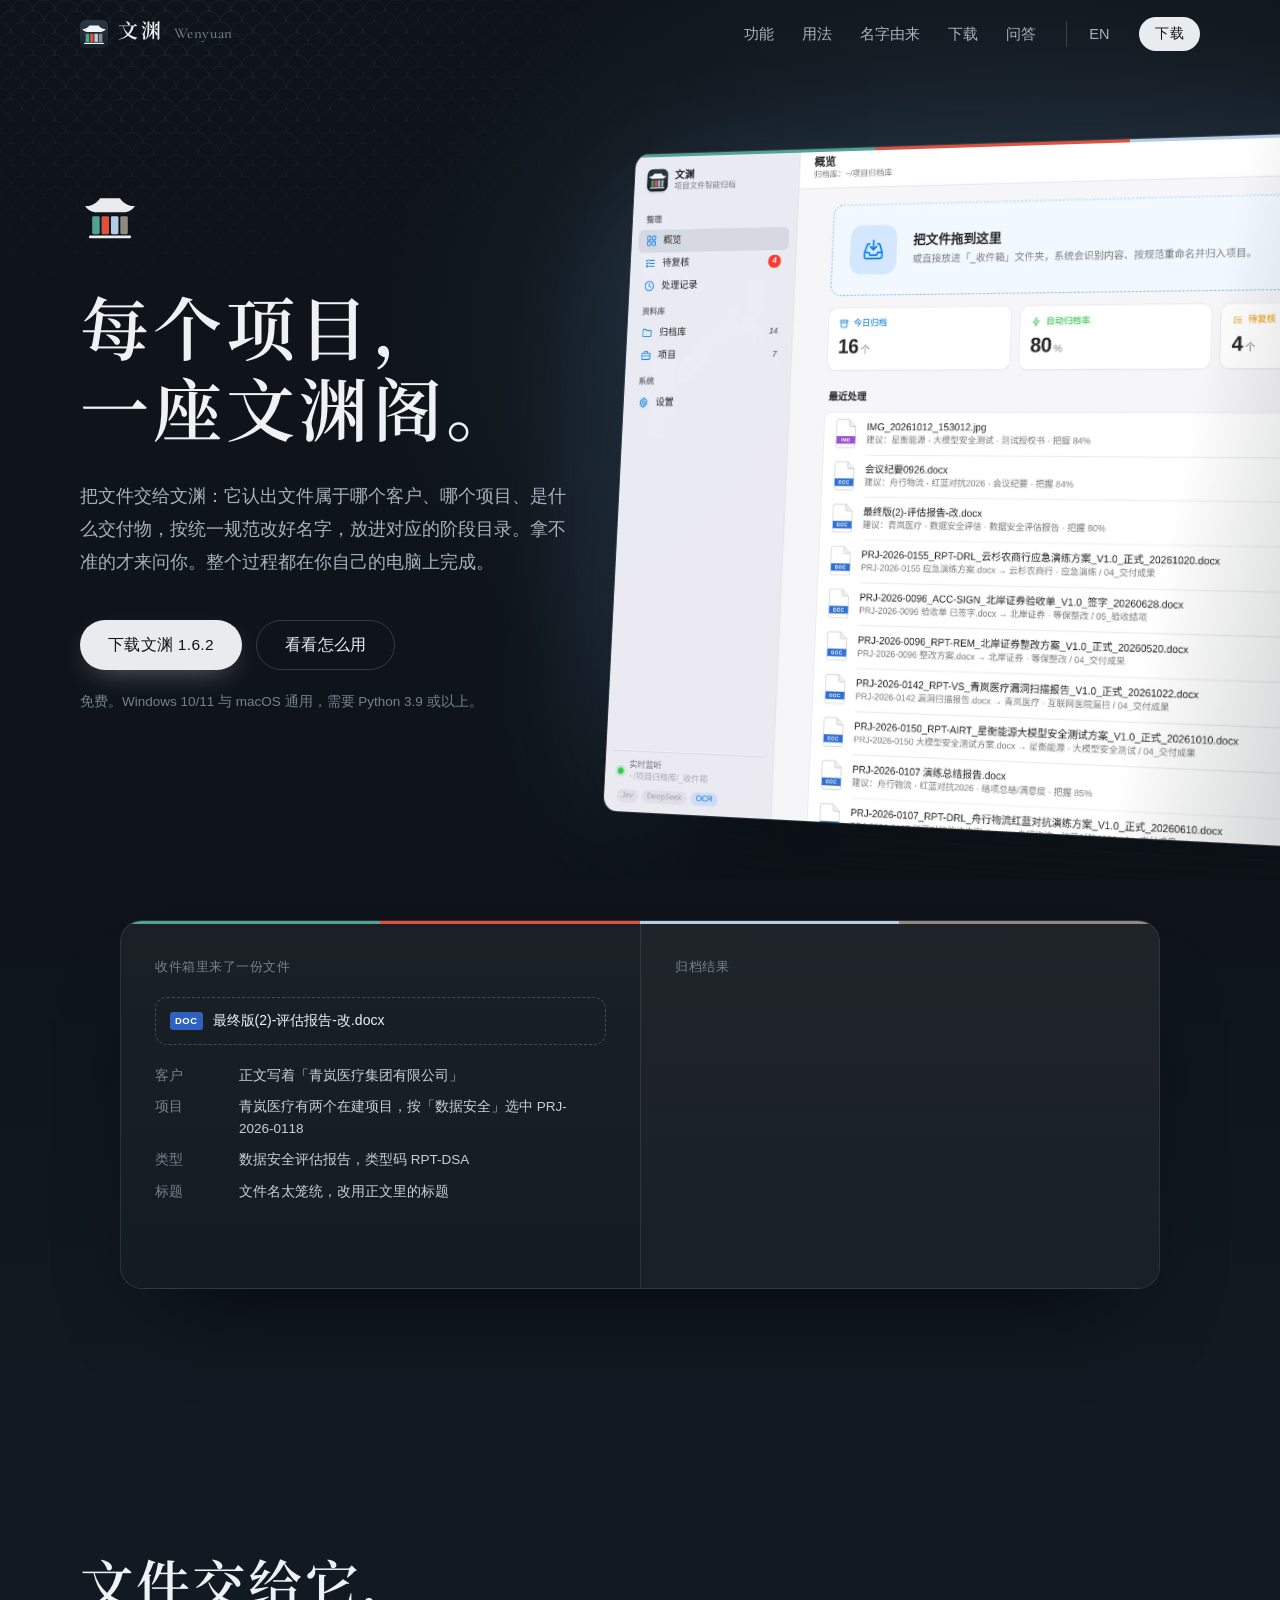
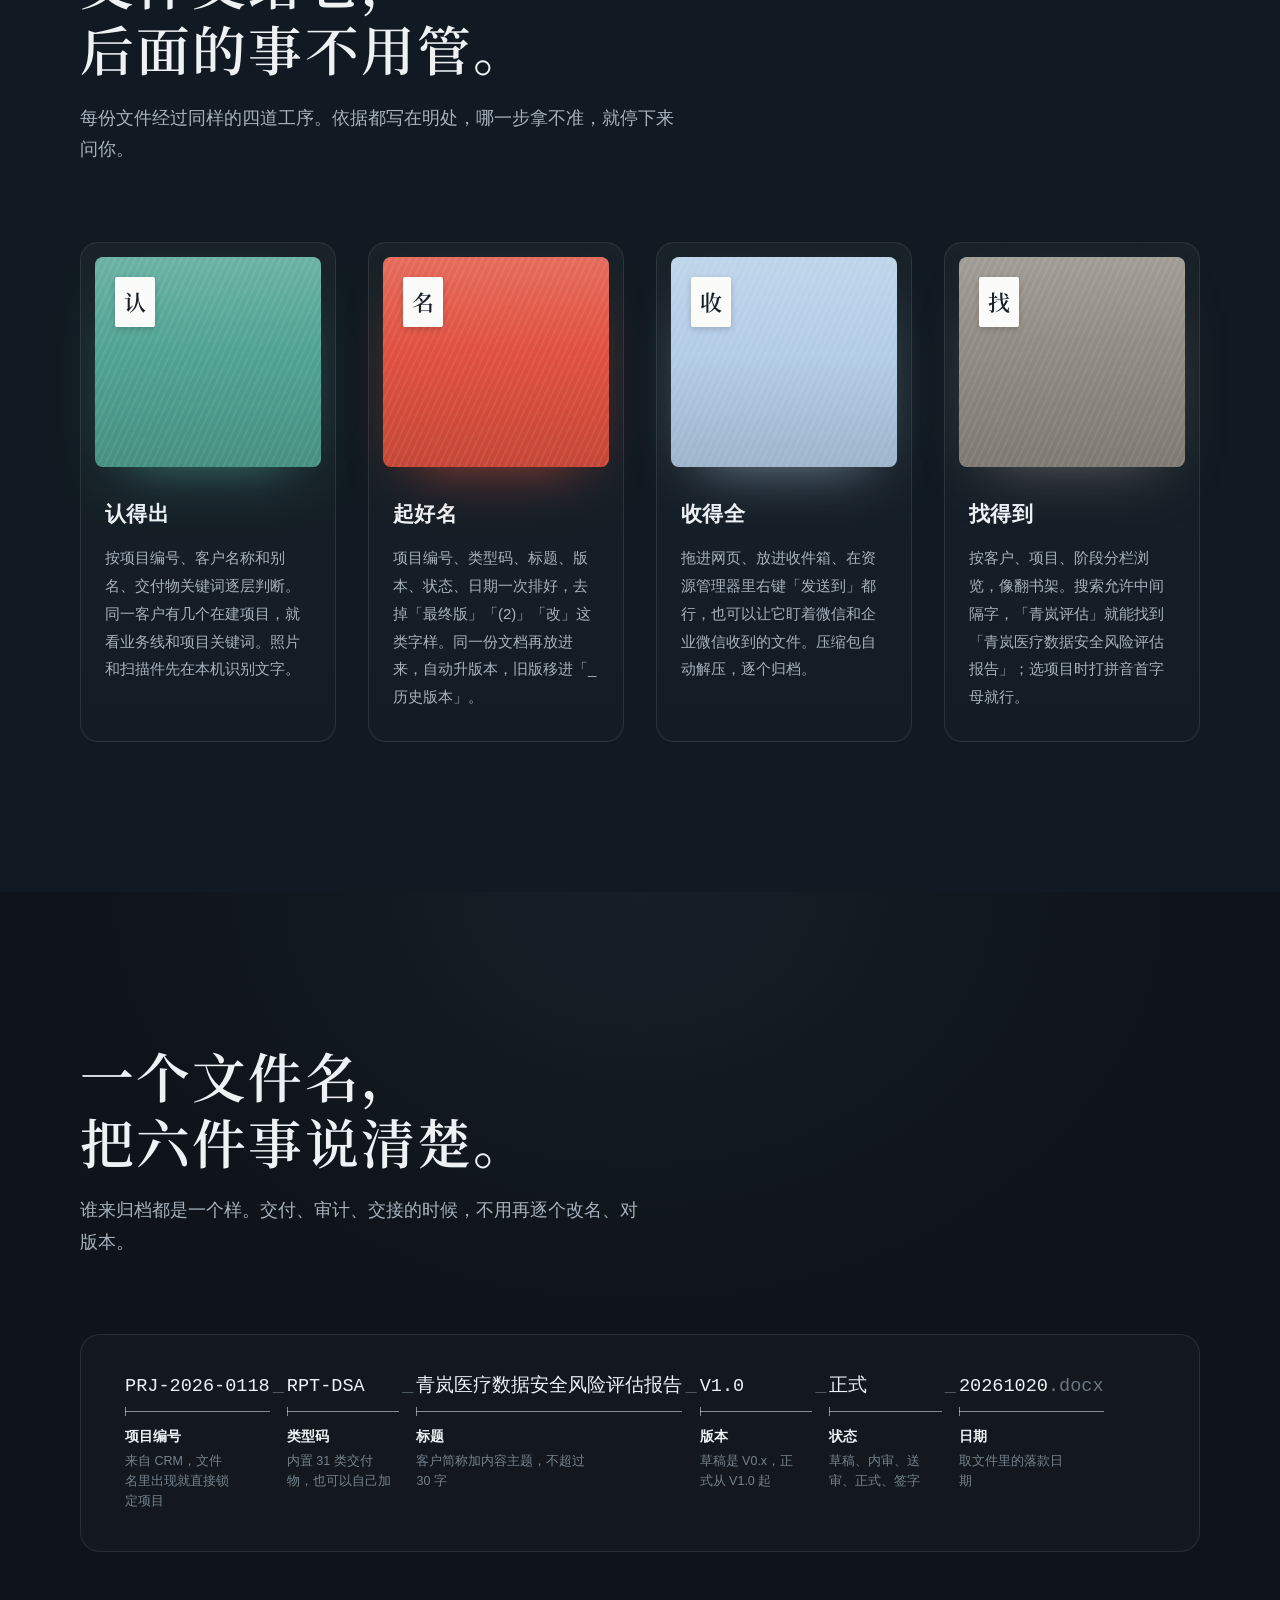
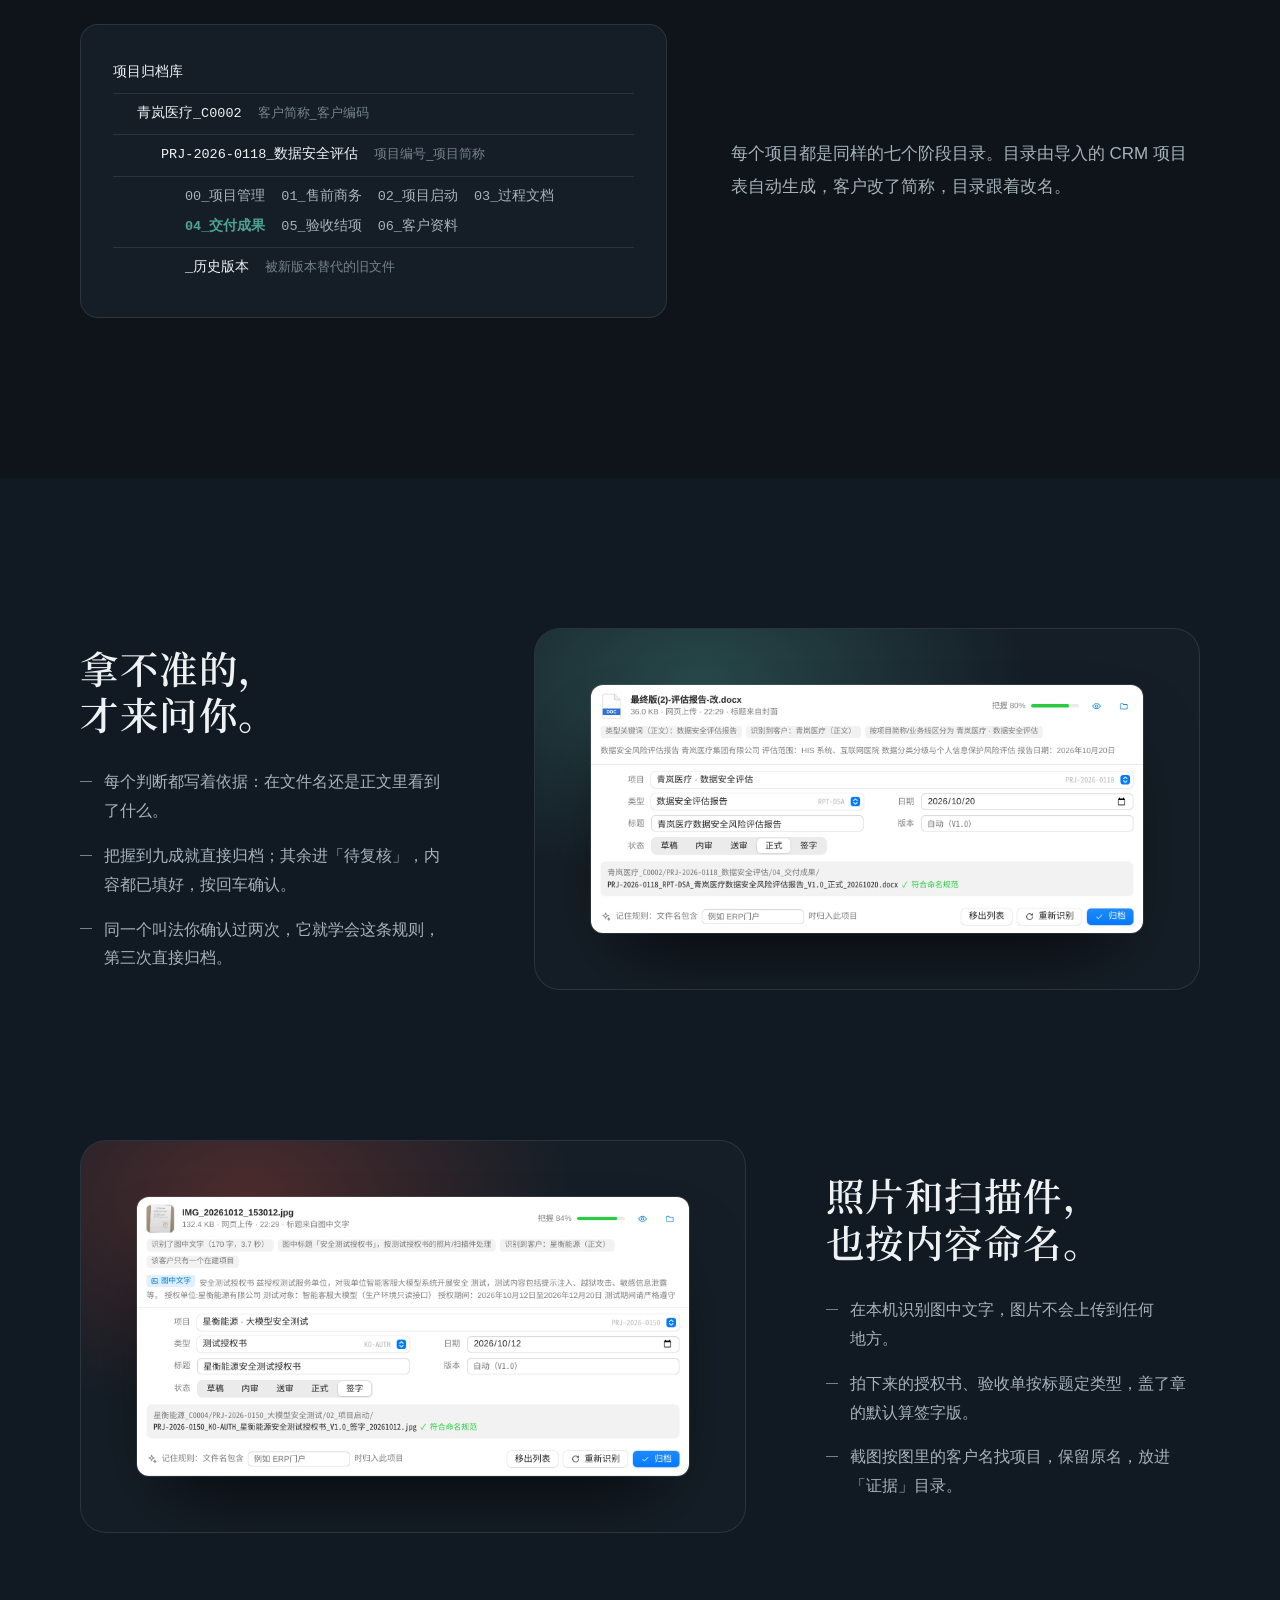
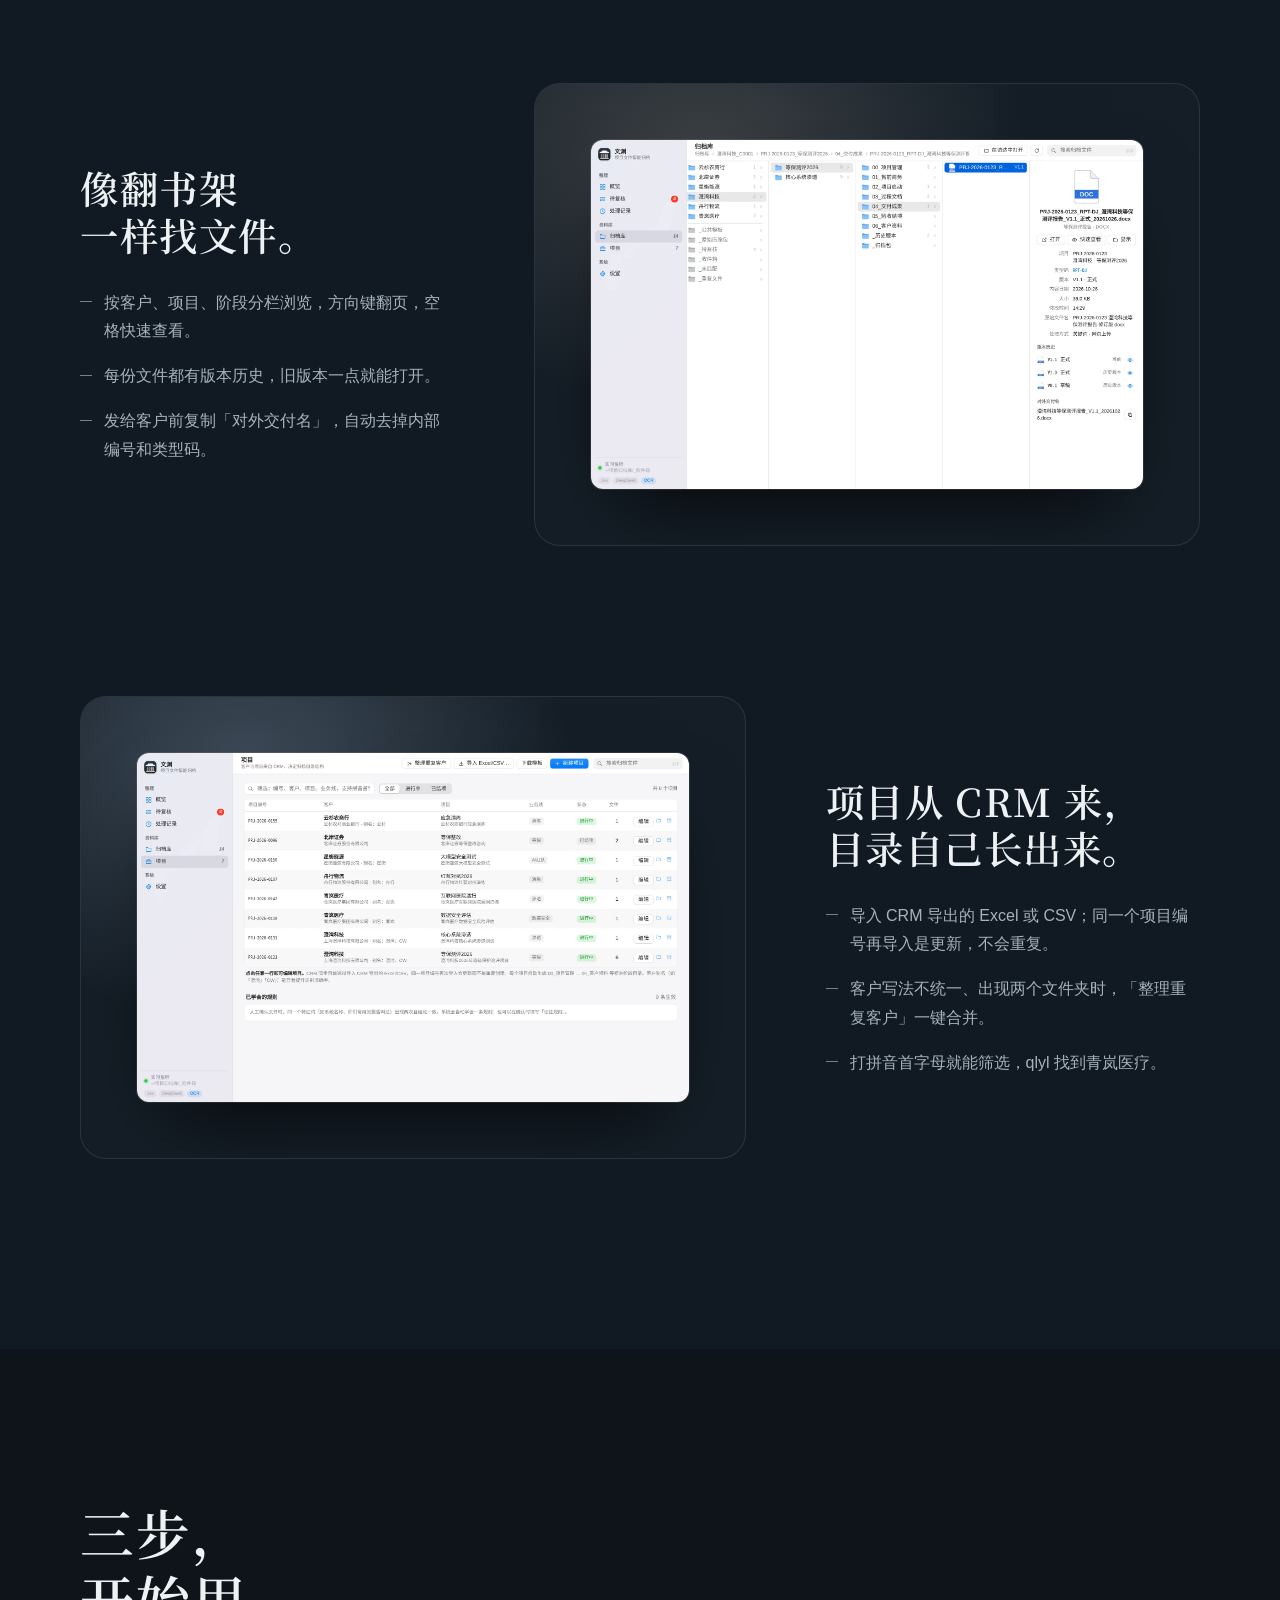
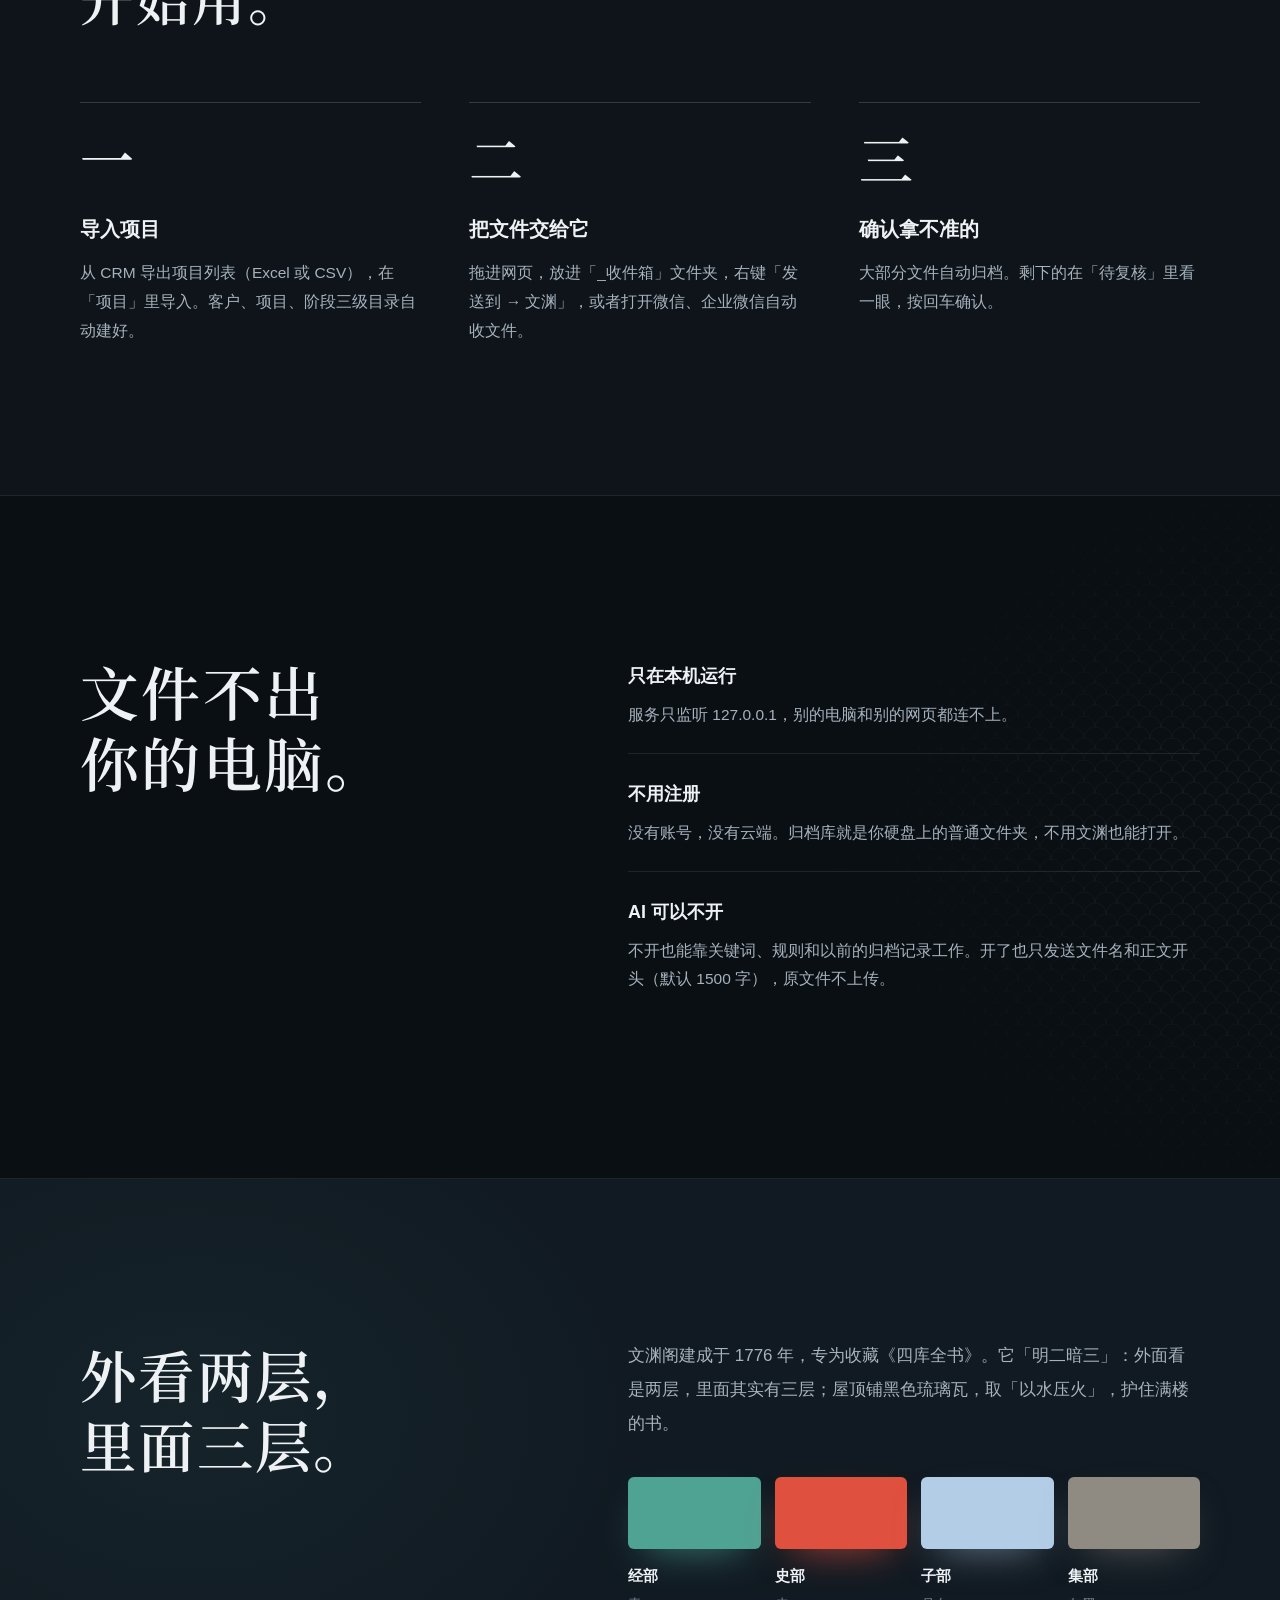
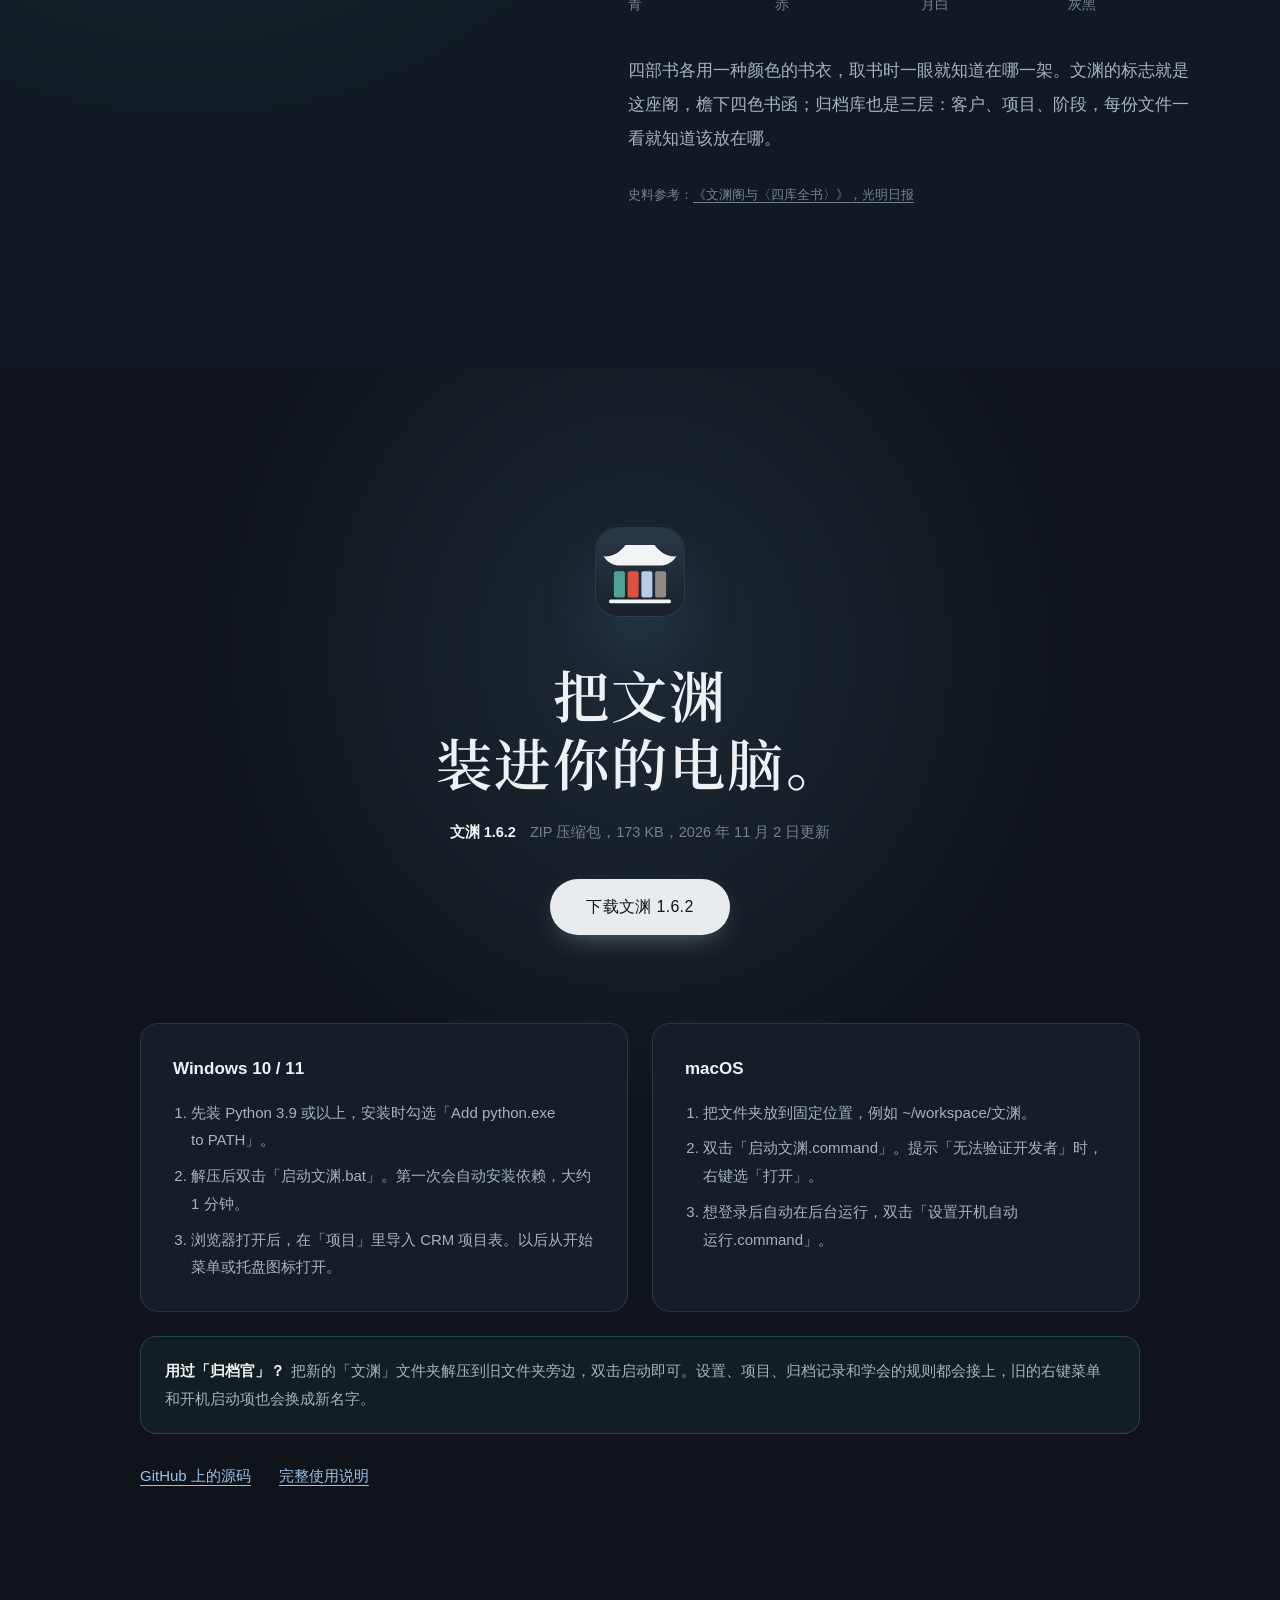
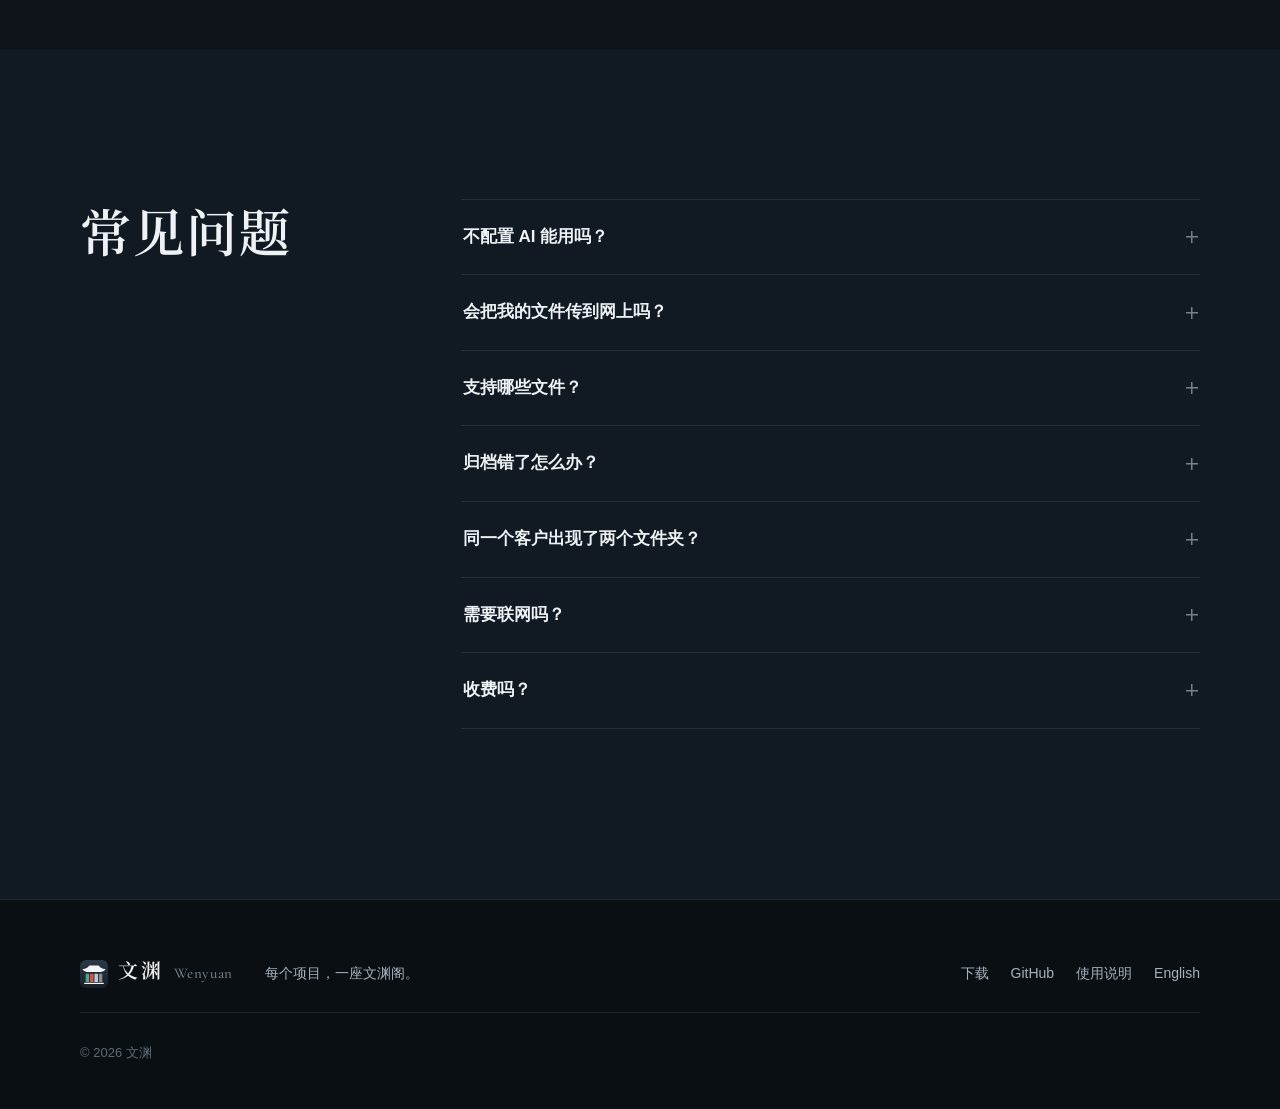
==== commit a09116c6: "1.6.2：修复微信文件卡在「识别中」，列表显示把握和依据 - 微信收到的文件是只读的，临时副本删不掉导致处理中断：复制后去掉只读，删除失败重试 - 处理中途出意外标成「出错」；队列空闲和启动时把卡住" ====
--- a/docs/index.html
+++ b/docs/index.html
@@ -43,7 +43,7 @@
       <h1 class="display"><span class="ln">每个项目，</span><span class="ln">一座文渊阁。</span></h1>
       <p class="lede">把文件交给文渊：它认出文件属于哪个客户、哪个项目、是什么交付物，按统一规范改好名字，放进对应的阶段目录。拿不准的才来问你。整个过程都在你自己的电脑上完成。</p>
       <div class="cta">
-        <a class="btn btn-paper" href="download/Wenyuan-1.6.1.zip" download>下载文渊 1.6.1</a>
+        <a class="btn btn-paper" href="download/Wenyuan-1.6.2.zip" download>下载文渊 1.6.2</a>
         <a class="btn btn-ghost" href="#how">看看怎么用</a>
       </div>
       <p class="fine">免费。Windows 10/11 与 macOS 通用，需要 Python 3.9 或以上。</p>
@@ -154,8 +154,8 @@
     <div class="dl-top">
       <img src="assets/logo.svg" width="88" height="88" alt="">
       <h2 class="display" id="dl-h"><span class="ln">把文渊</span><span class="ln">装进你的电脑。</span></h2>
-      <p class="dl-meta"><b>文渊 1.6.1</b><span>ZIP 压缩包，169 KB，2026 年 10 月 30 日更新</span></p>
-      <a class="btn btn-paper btn-lg" href="download/Wenyuan-1.6.1.zip" download>下载文渊 1.6.1</a>
+      <p class="dl-meta"><b>文渊 1.6.2</b><span>ZIP 压缩包，173 KB，2026 年 11 月 2 日更新</span></p>
+      <a class="btn btn-paper btn-lg" href="download/Wenyuan-1.6.2.zip" download>下载文渊 1.6.2</a>
     </div>
     <div class="dl-os">
       <div><h3>Windows 10 / 11</h3><ol><li>先装 Python 3.9 或以上，安装时勾选「Add python.exe to PATH」。</li><li>解压后双击「启动文渊.bat」。第一次会自动安装依赖，大约 1 分钟。</li><li>浏览器打开后，在「项目」里导入 CRM 项目表。以后从开始菜单或托盘图标打开。</li></ol></div>
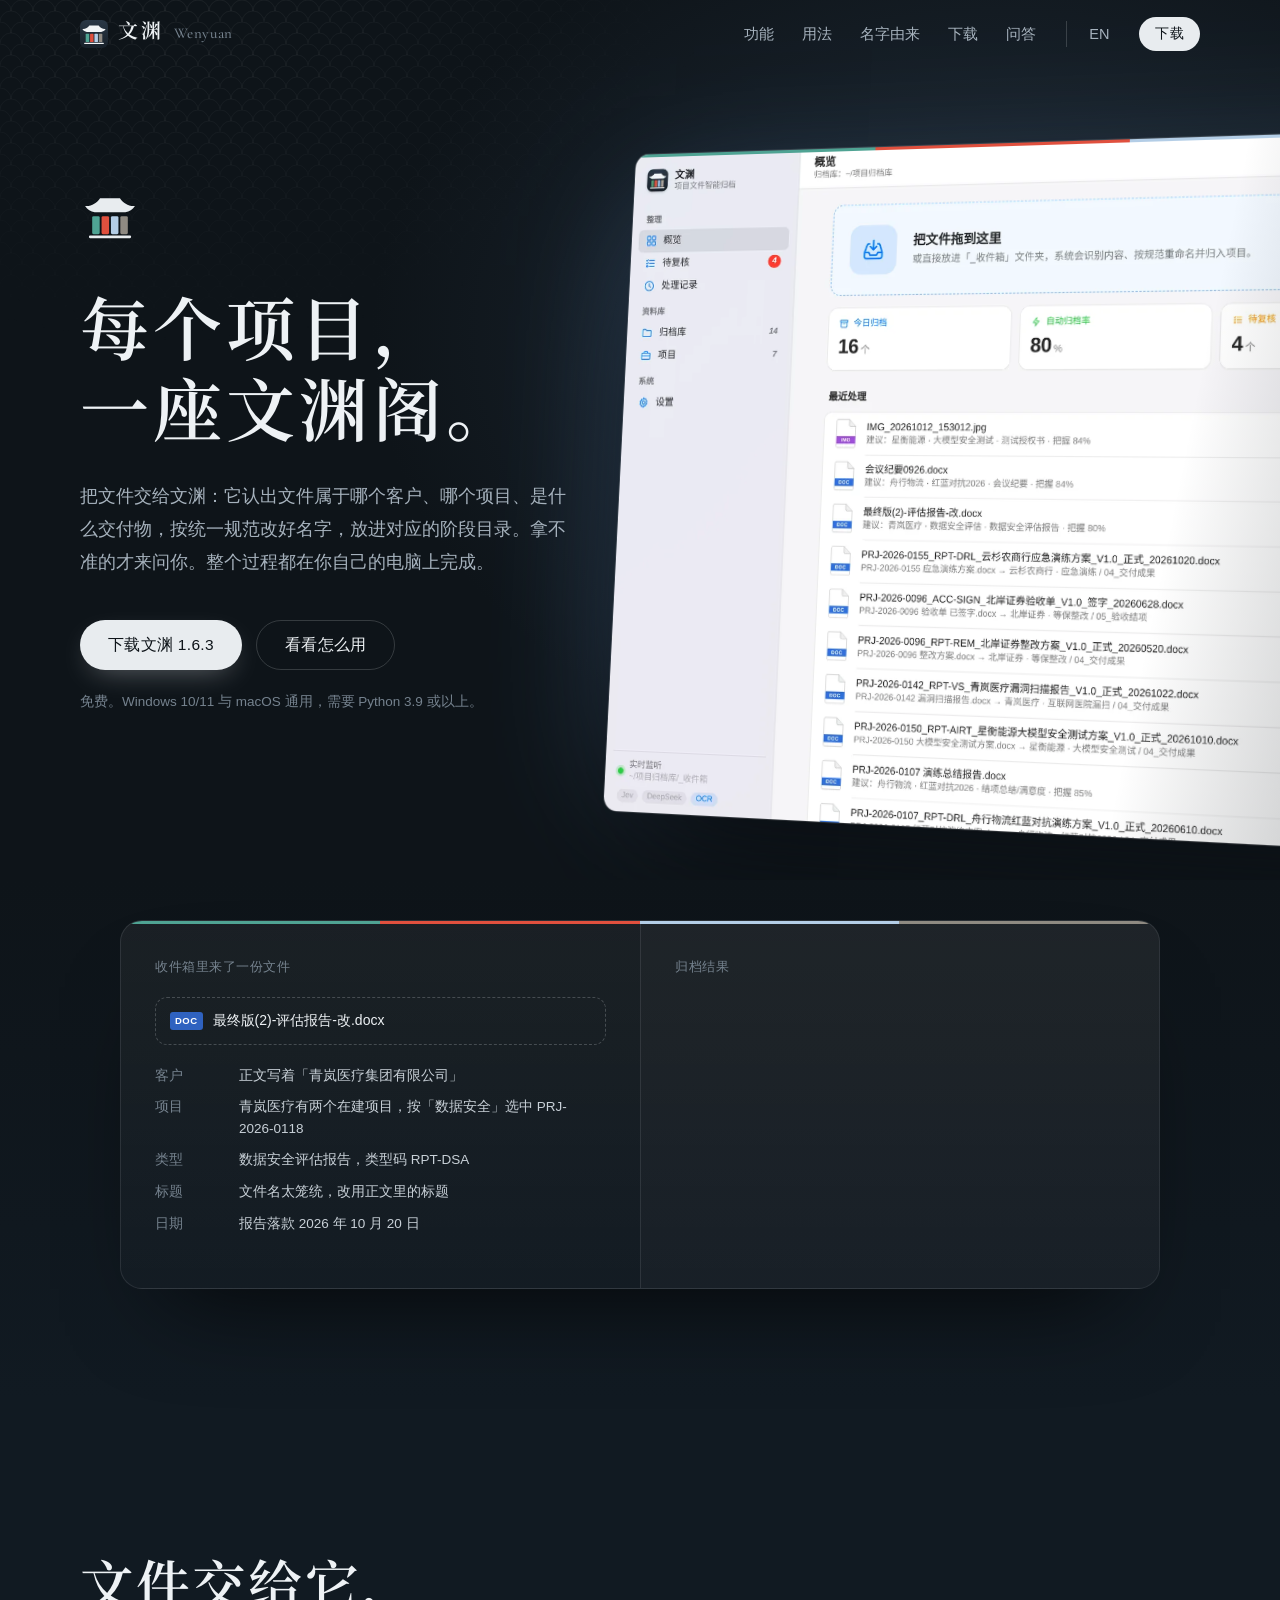
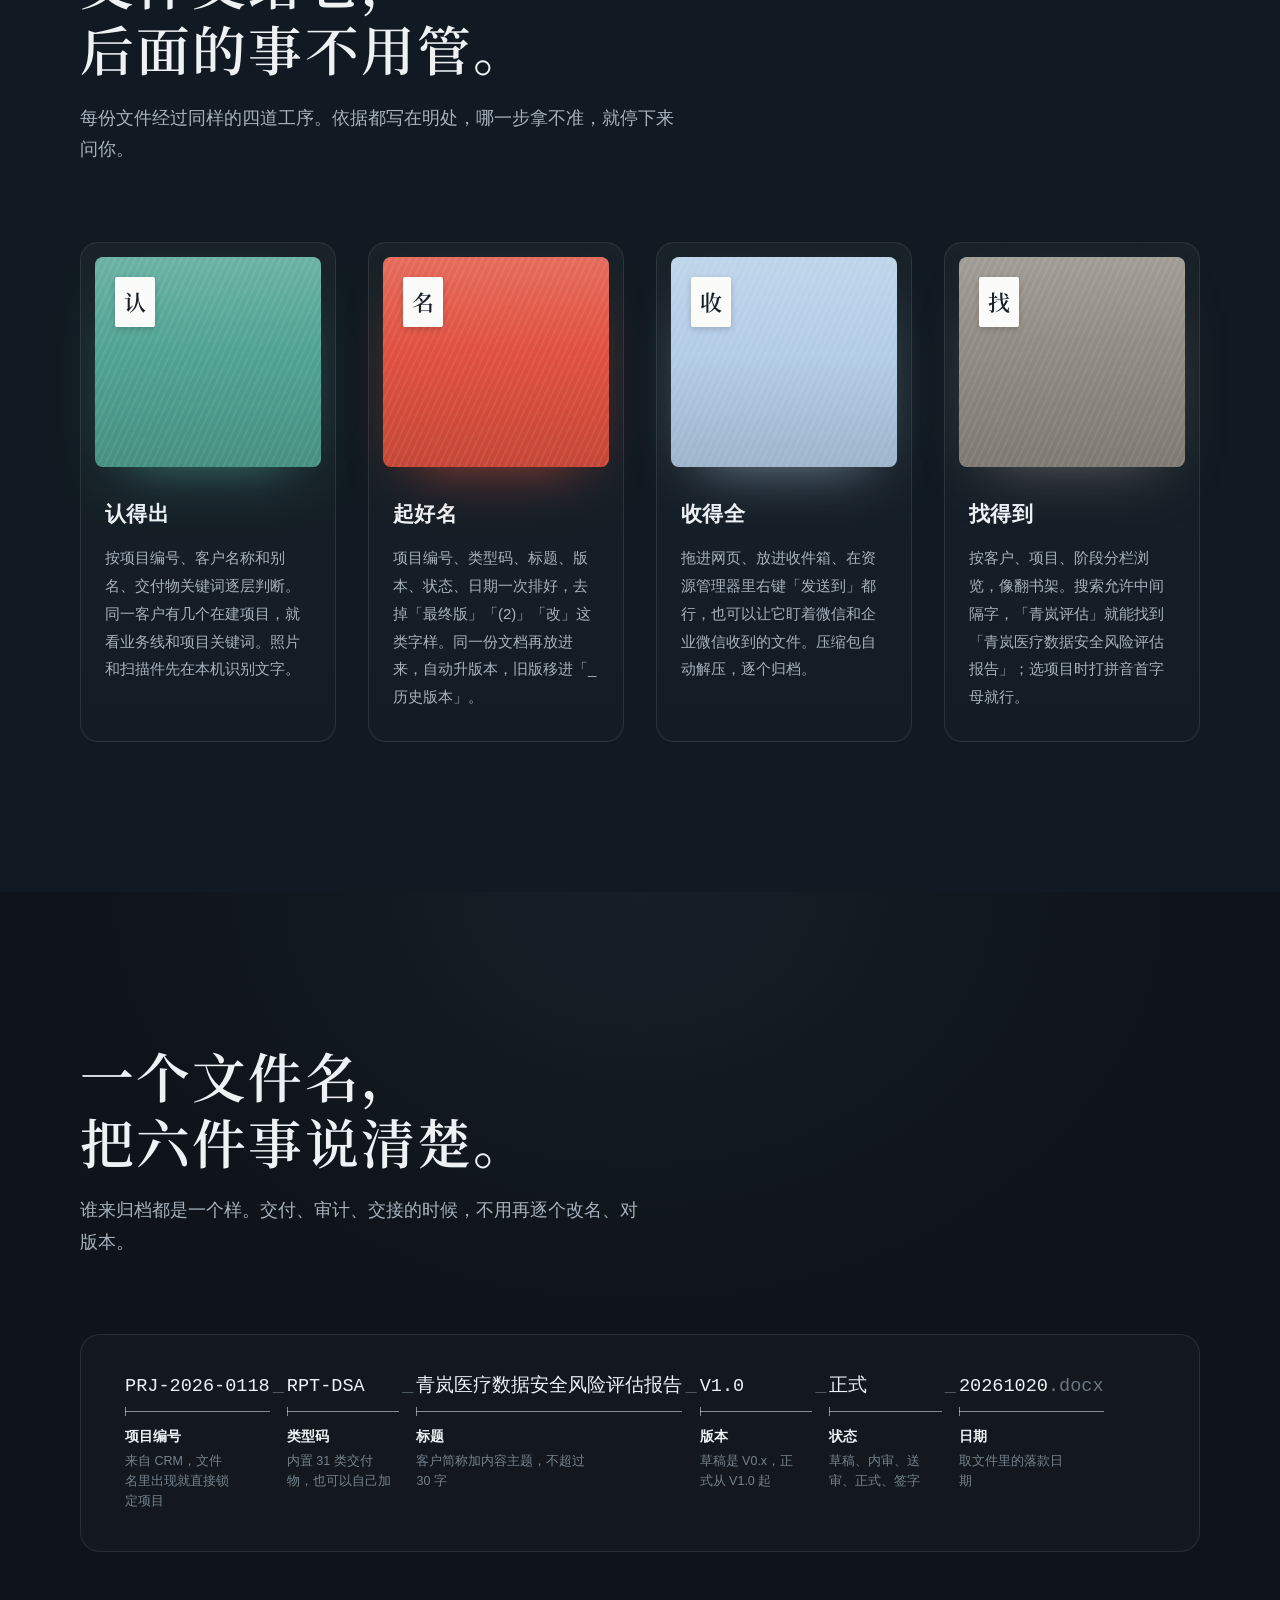
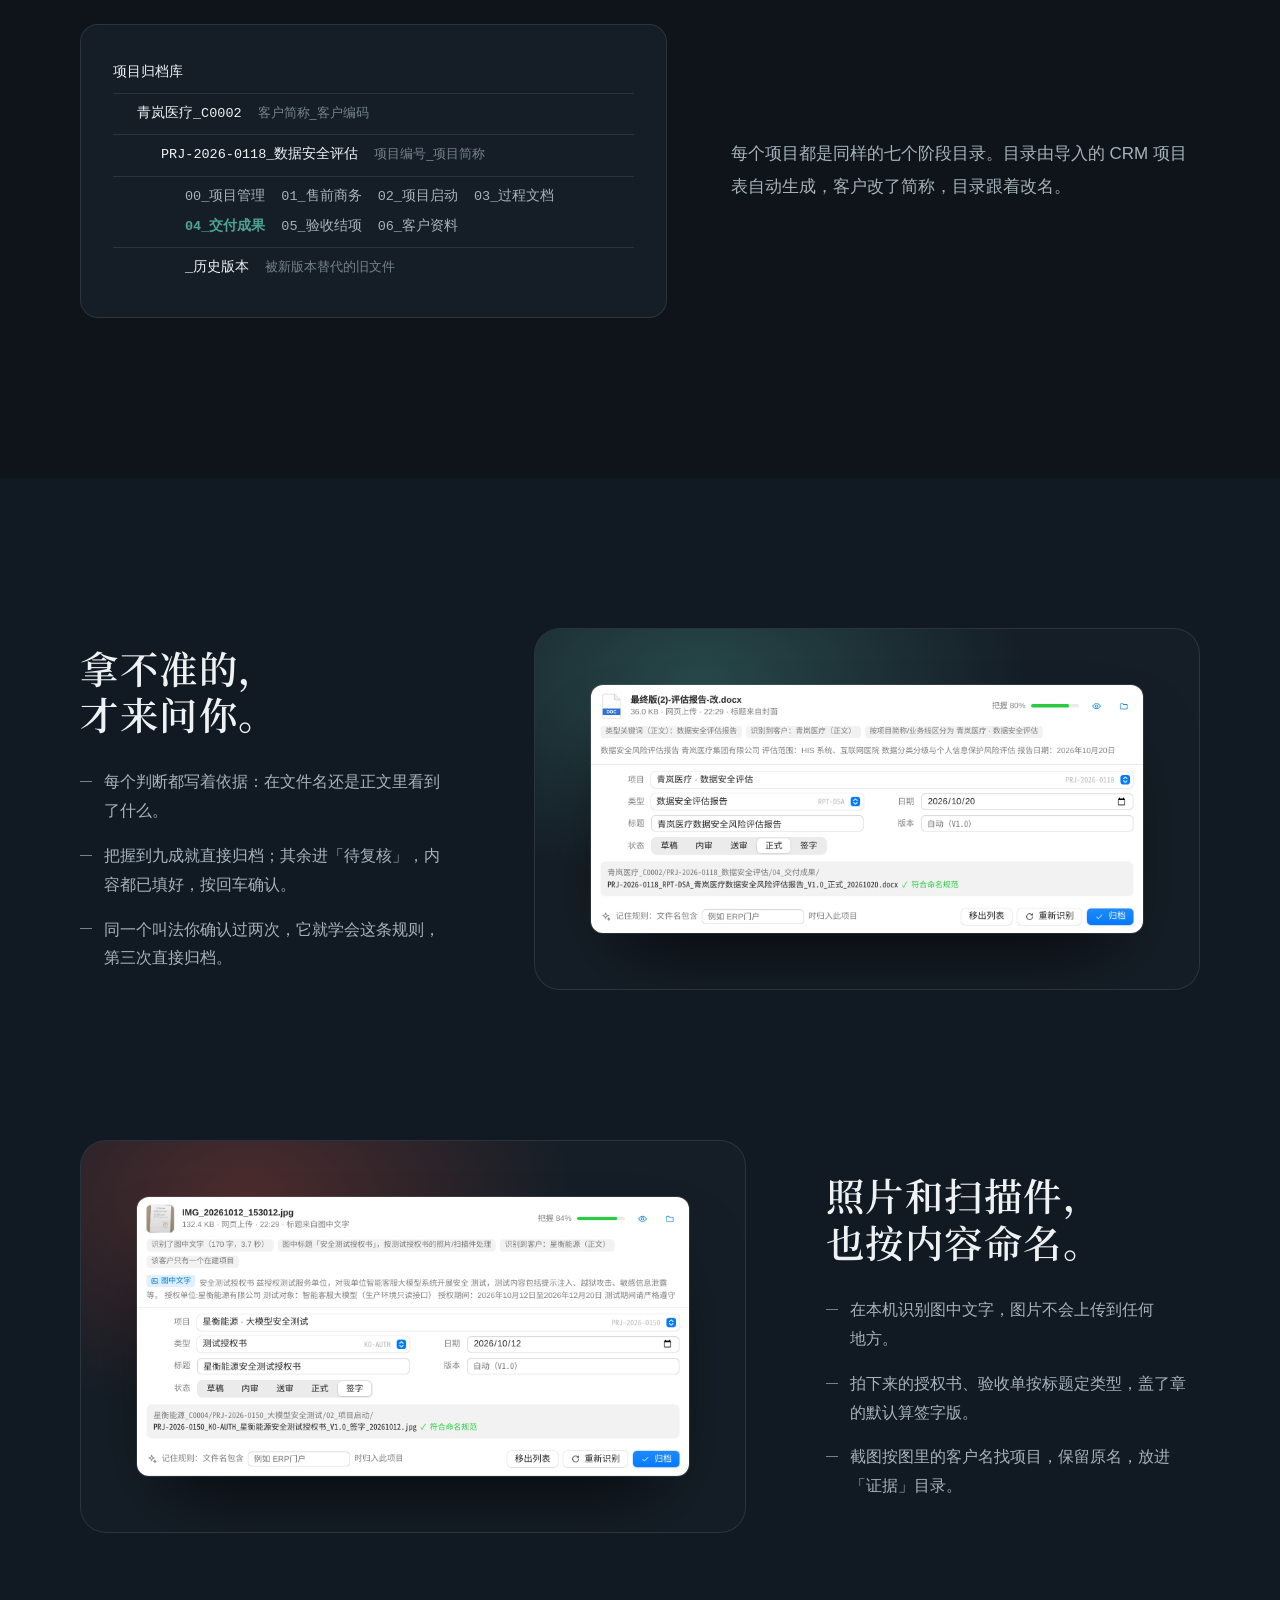
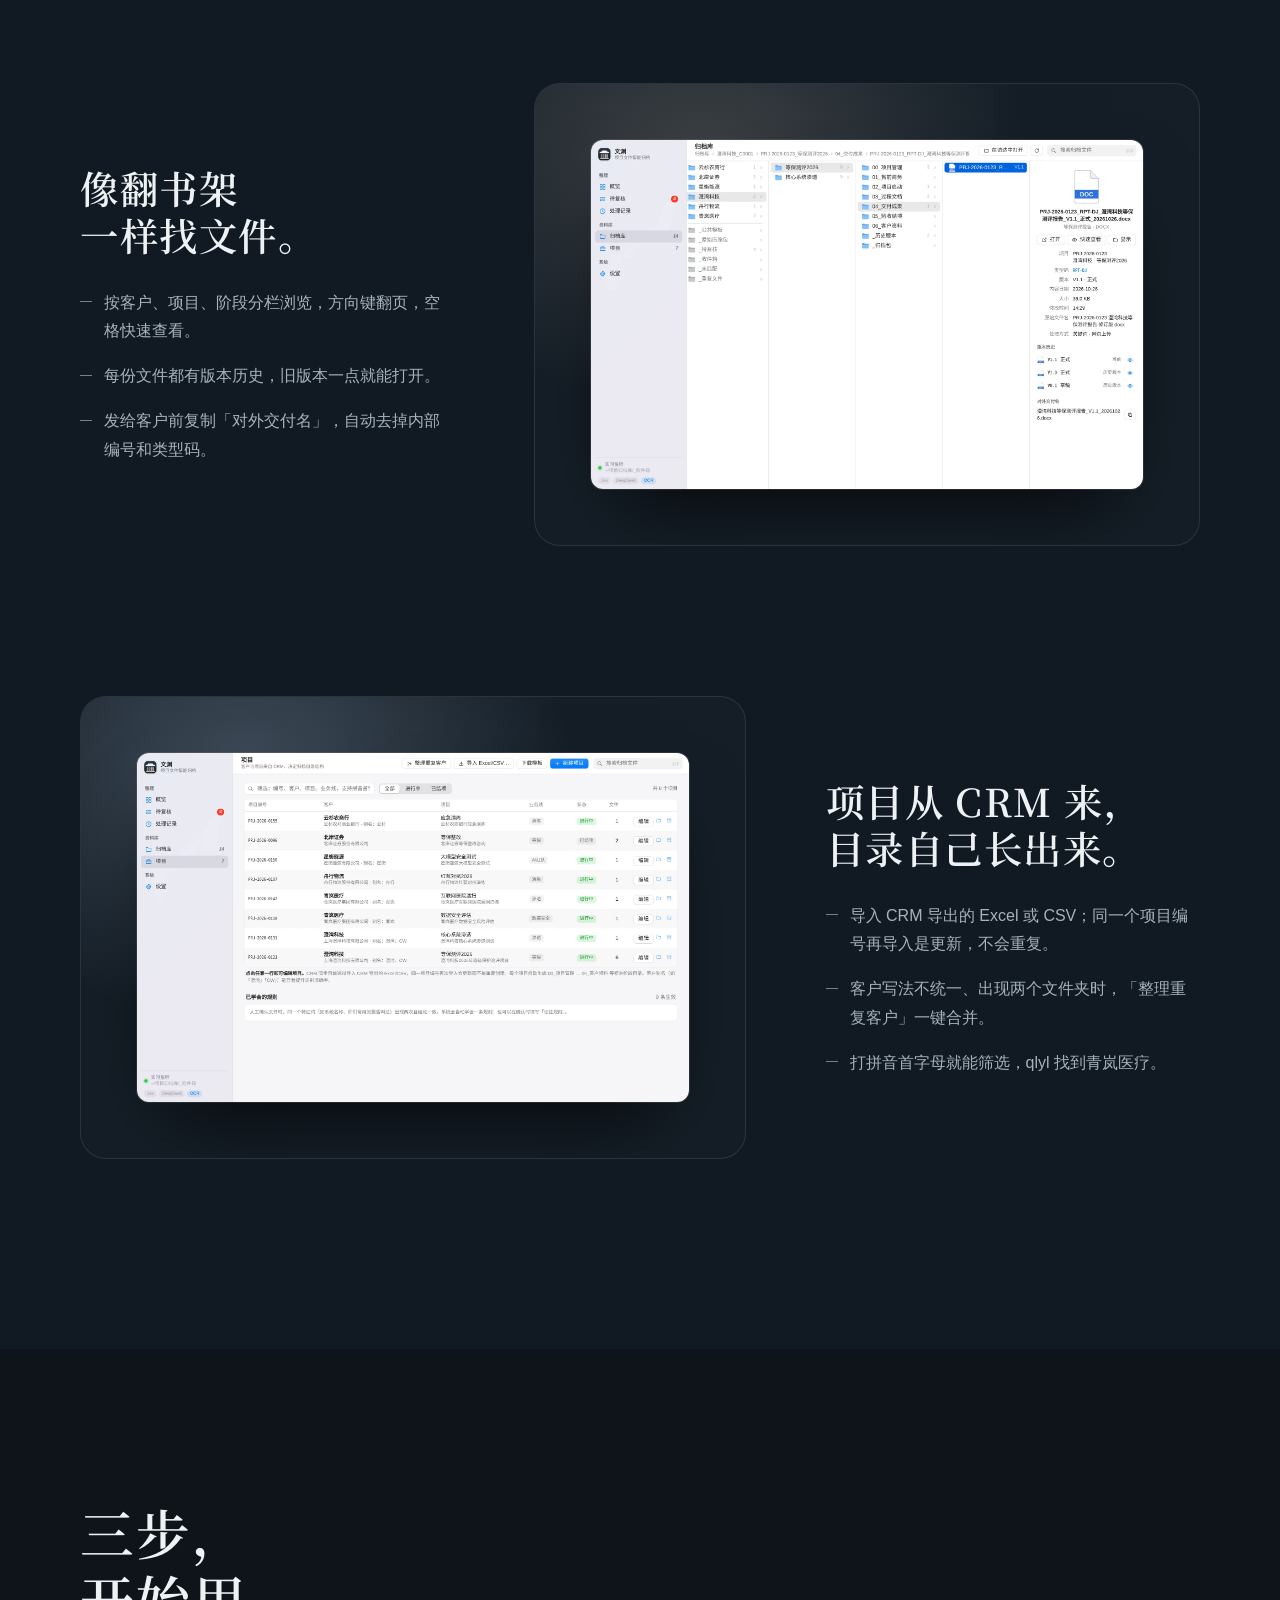
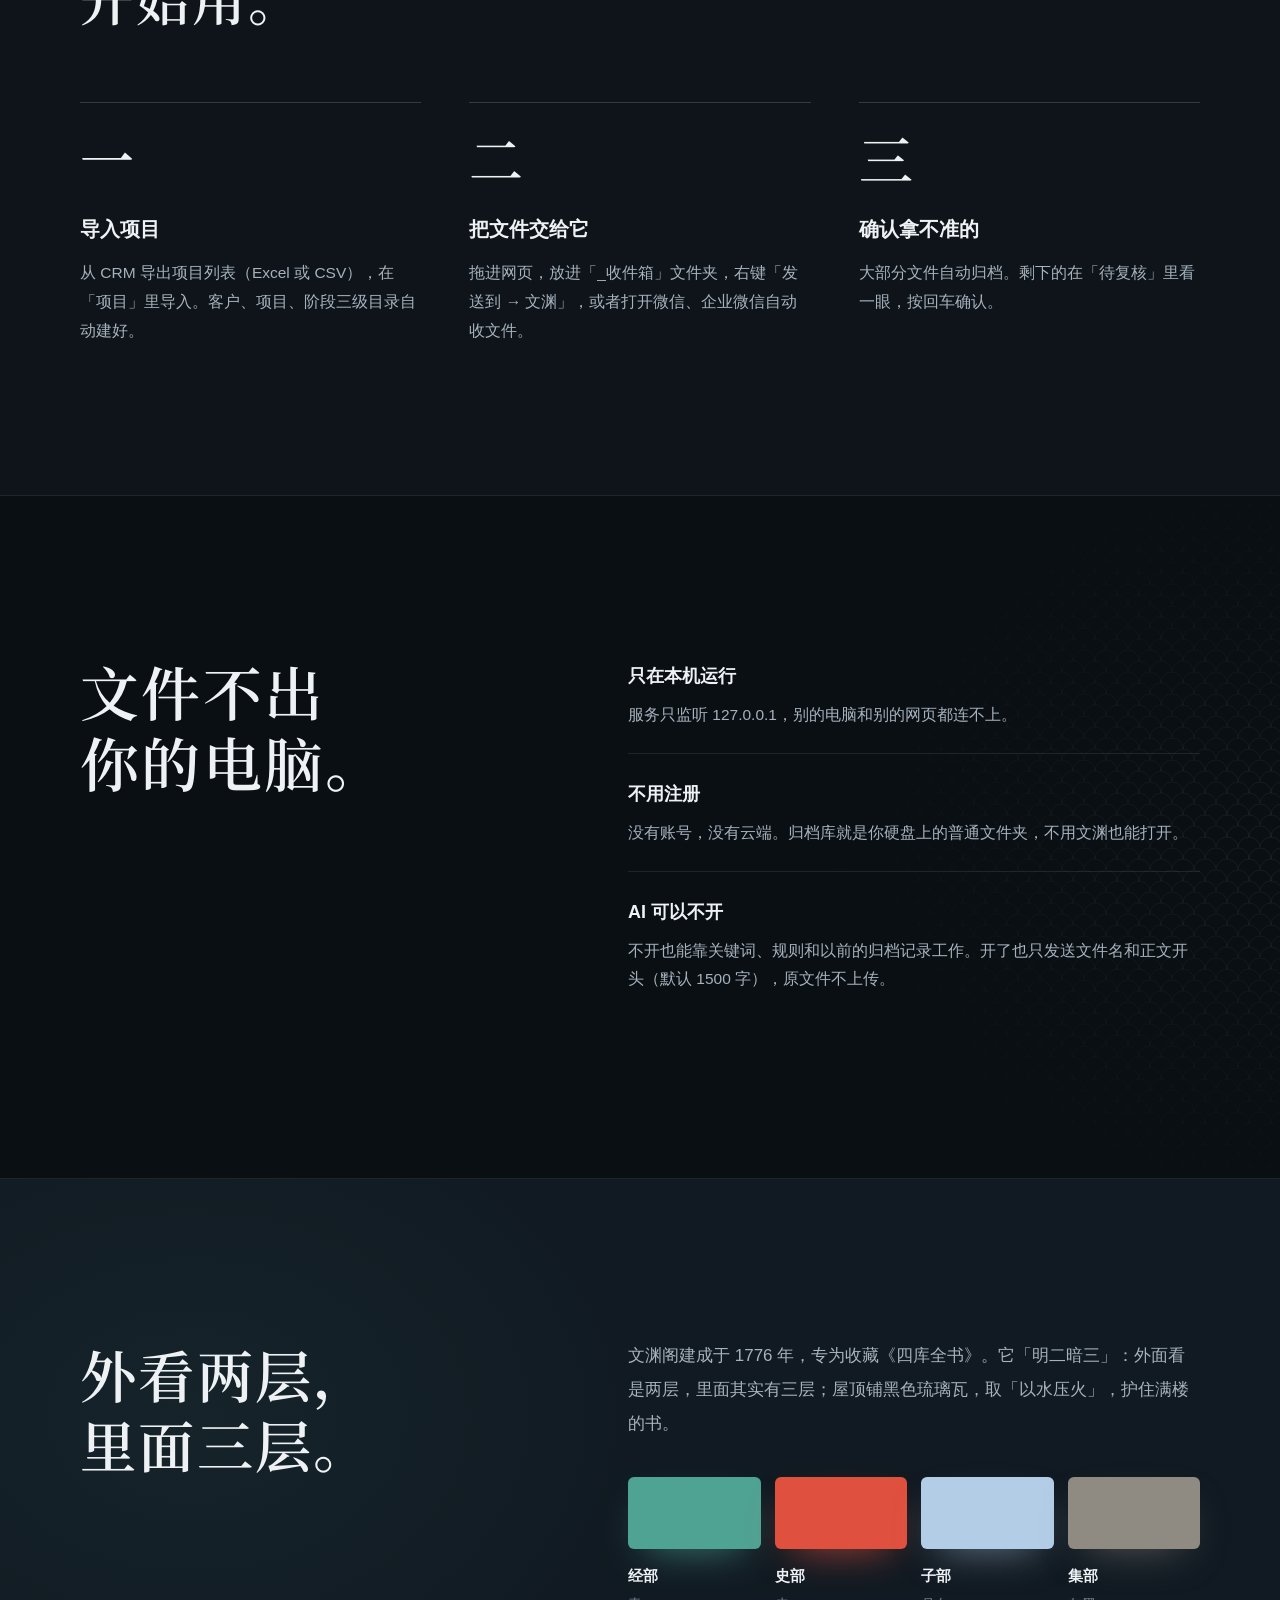
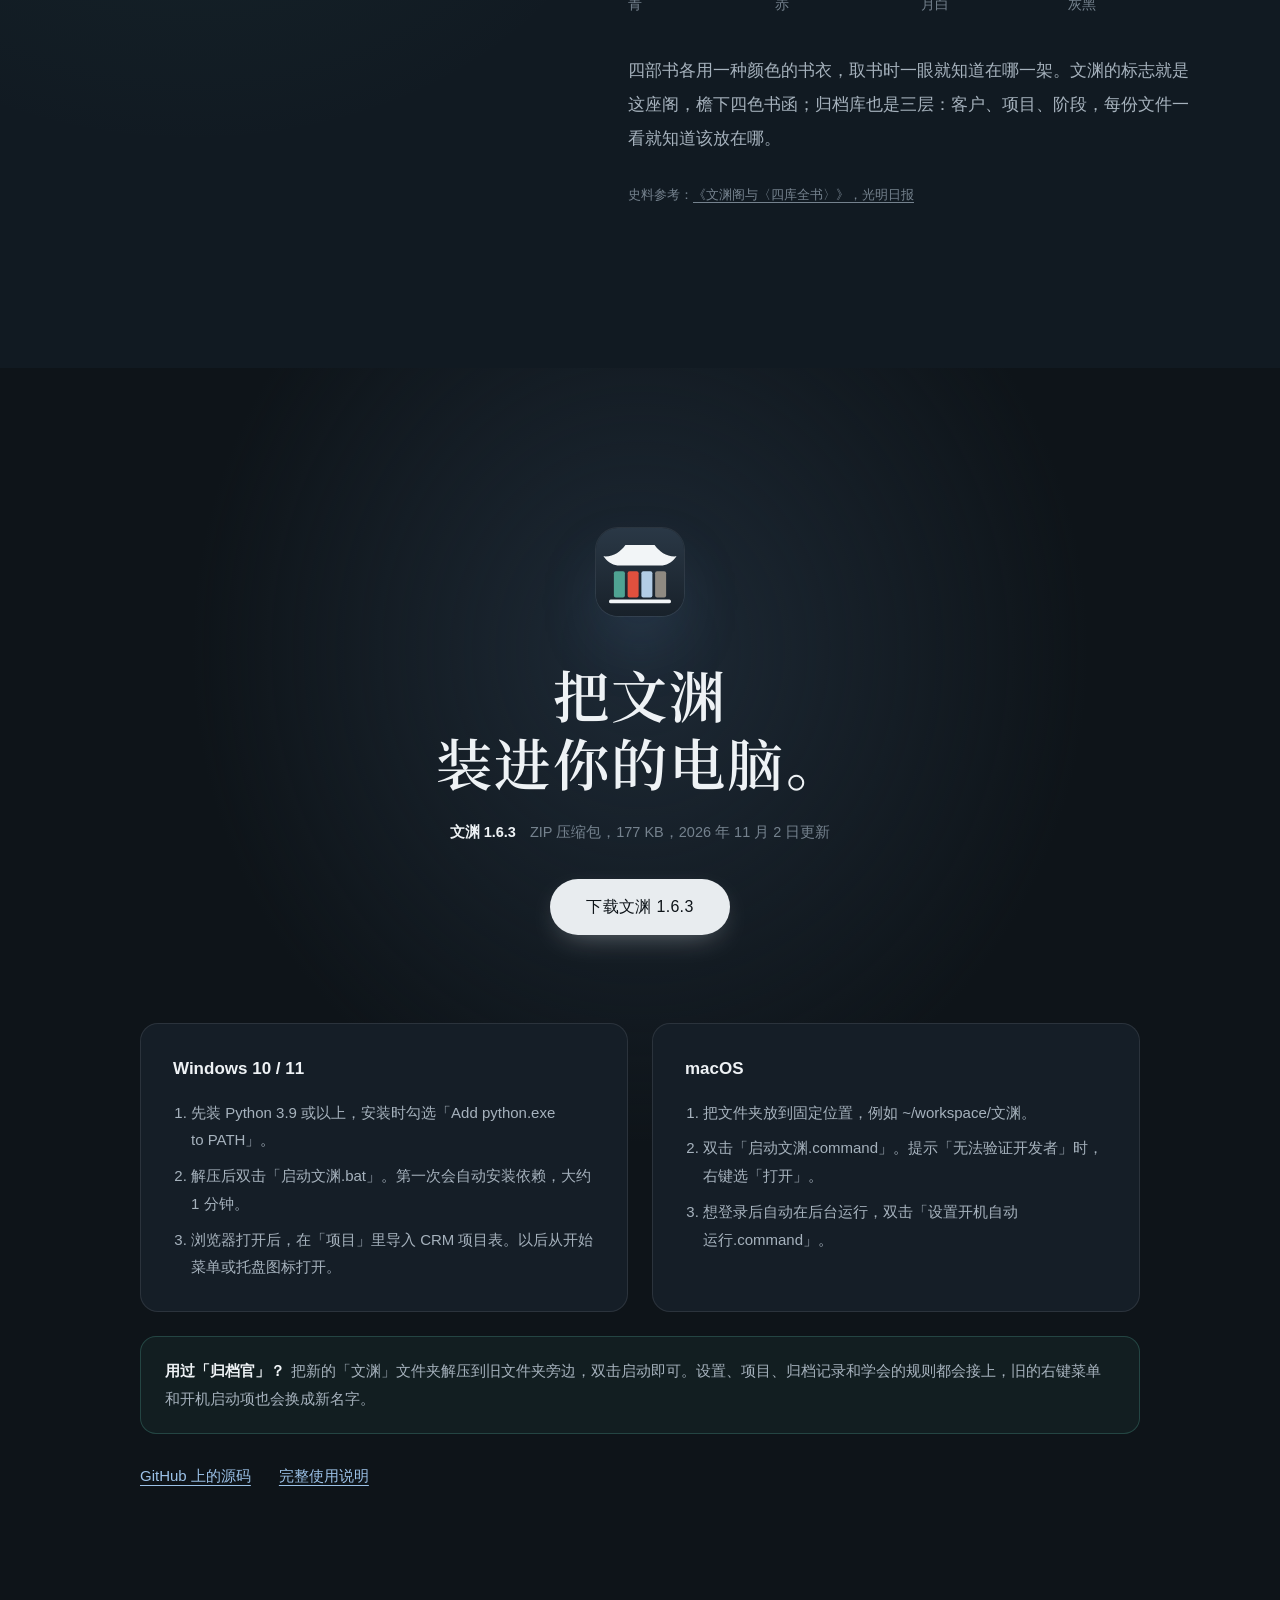
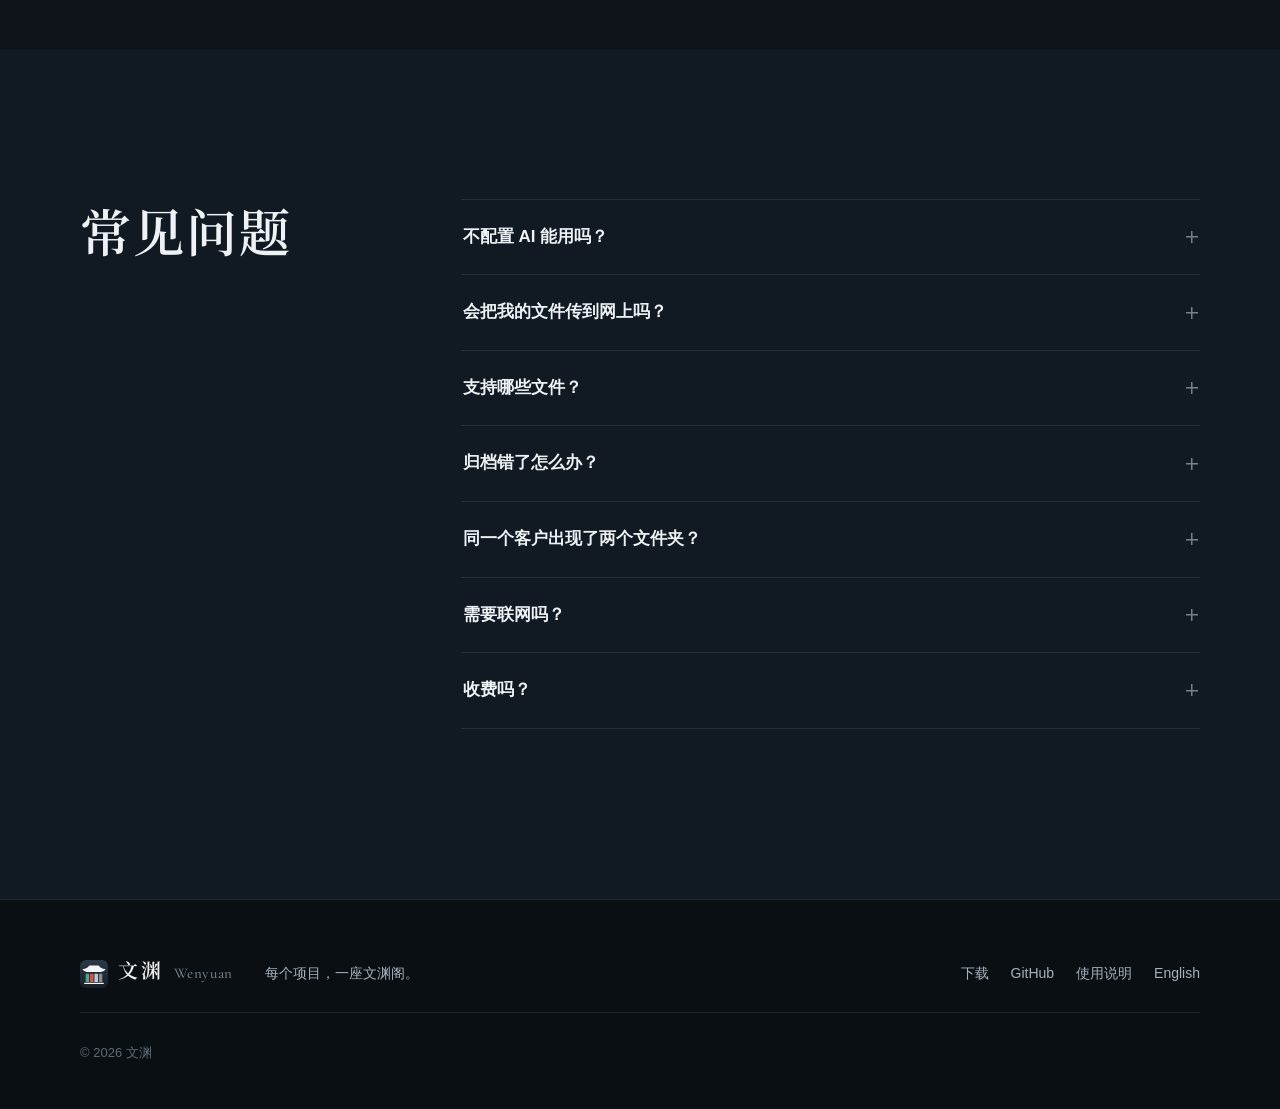
==== commit bf95601d: "1.6.3：关键词拿不准时 DeepSeek 也判断项目和类型 - 同一次调用里给 DeepSeek 全部候选项目和类型码，独立判断（不提示关键词结论） - 一致提到 92%；同客户多项目由它区分 9" ====
--- a/docs/index.html
+++ b/docs/index.html
@@ -43,7 +43,7 @@
       <h1 class="display"><span class="ln">每个项目，</span><span class="ln">一座文渊阁。</span></h1>
       <p class="lede">把文件交给文渊：它认出文件属于哪个客户、哪个项目、是什么交付物，按统一规范改好名字，放进对应的阶段目录。拿不准的才来问你。整个过程都在你自己的电脑上完成。</p>
       <div class="cta">
-        <a class="btn btn-paper" href="download/Wenyuan-1.6.2.zip" download>下载文渊 1.6.2</a>
+        <a class="btn btn-paper" href="download/Wenyuan-1.6.3.zip" download>下载文渊 1.6.3</a>
         <a class="btn btn-ghost" href="#how">看看怎么用</a>
       </div>
       <p class="fine">免费。Windows 10/11 与 macOS 通用，需要 Python 3.9 或以上。</p>
@@ -154,8 +154,8 @@
     <div class="dl-top">
       <img src="assets/logo.svg" width="88" height="88" alt="">
       <h2 class="display" id="dl-h"><span class="ln">把文渊</span><span class="ln">装进你的电脑。</span></h2>
-      <p class="dl-meta"><b>文渊 1.6.2</b><span>ZIP 压缩包，173 KB，2026 年 11 月 2 日更新</span></p>
-      <a class="btn btn-paper btn-lg" href="download/Wenyuan-1.6.2.zip" download>下载文渊 1.6.2</a>
+      <p class="dl-meta"><b>文渊 1.6.3</b><span>ZIP 压缩包，177 KB，2026 年 11 月 2 日更新</span></p>
+      <a class="btn btn-paper btn-lg" href="download/Wenyuan-1.6.3.zip" download>下载文渊 1.6.3</a>
     </div>
     <div class="dl-os">
       <div><h3>Windows 10 / 11</h3><ol><li>先装 Python 3.9 或以上，安装时勾选「Add python.exe to PATH」。</li><li>解压后双击「启动文渊.bat」。第一次会自动安装依赖，大约 1 分钟。</li><li>浏览器打开后，在「项目」里导入 CRM 项目表。以后从开始菜单或托盘图标打开。</li></ol></div>
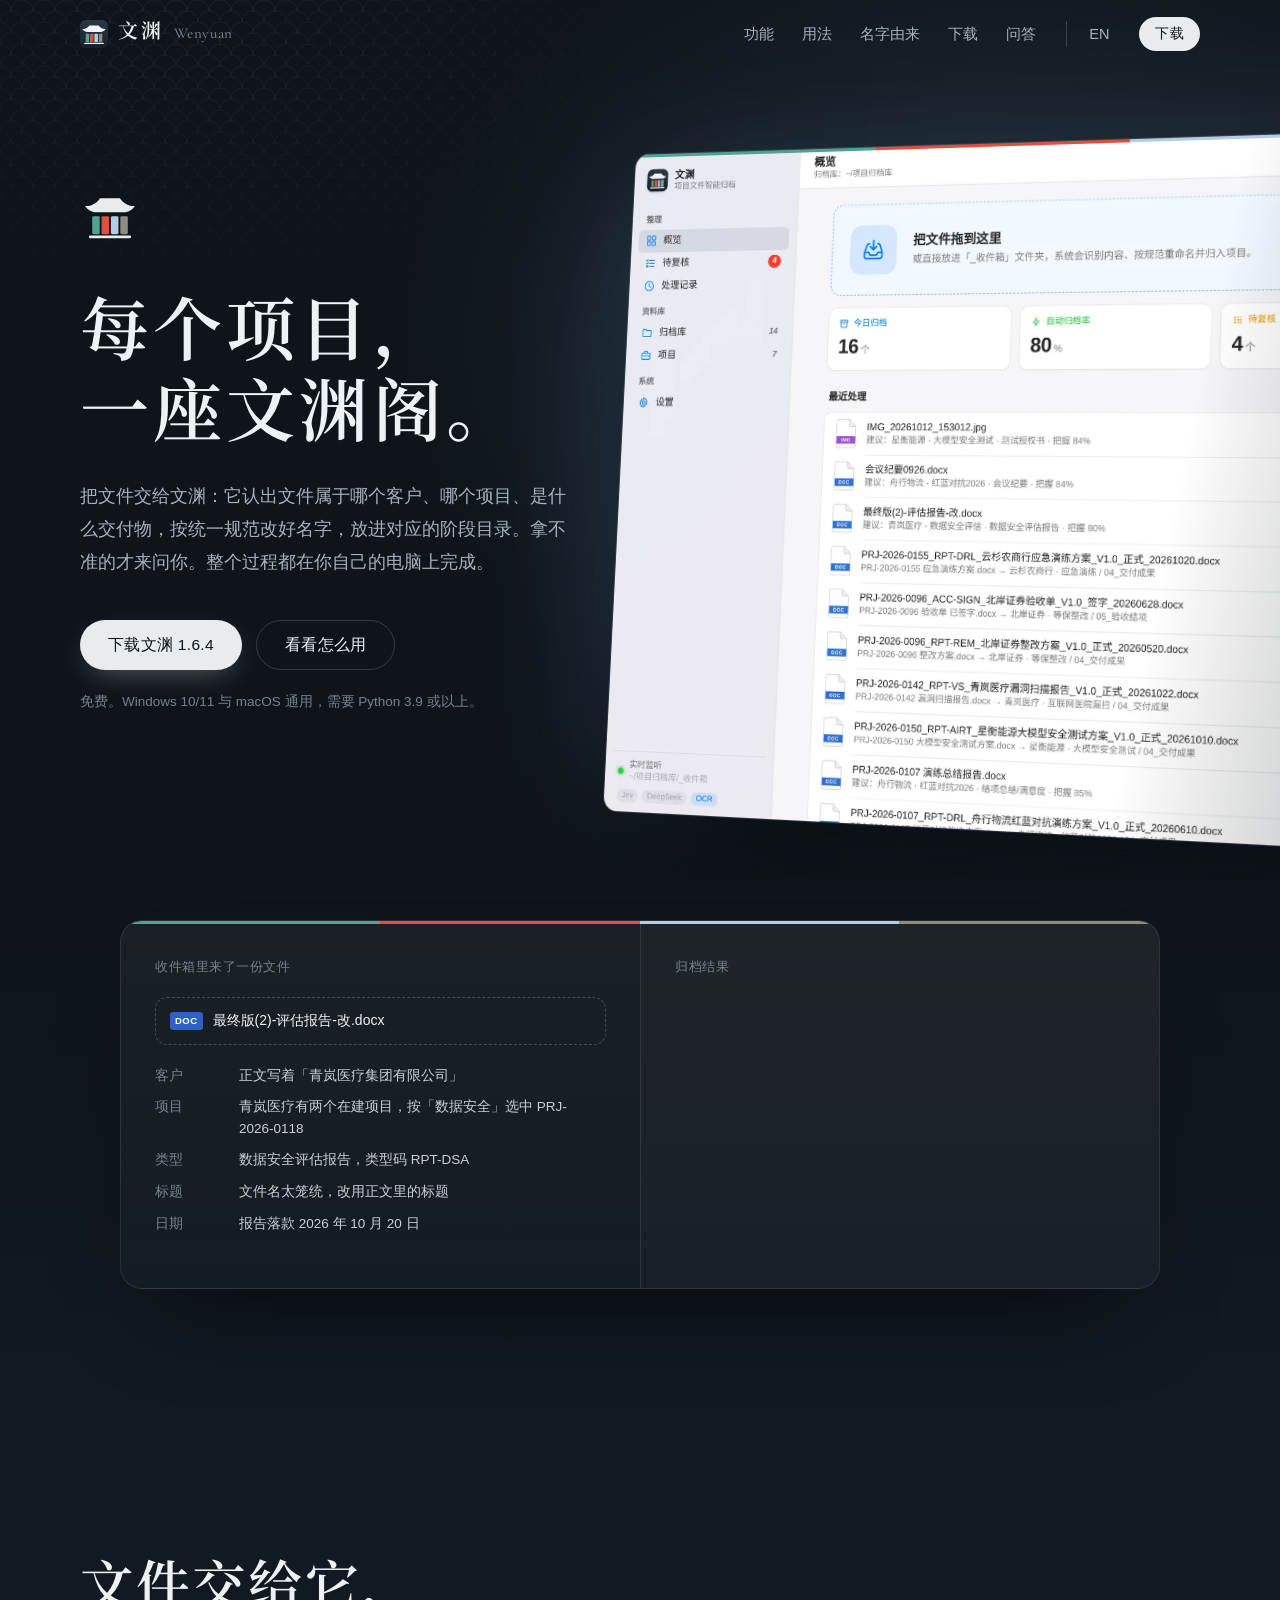
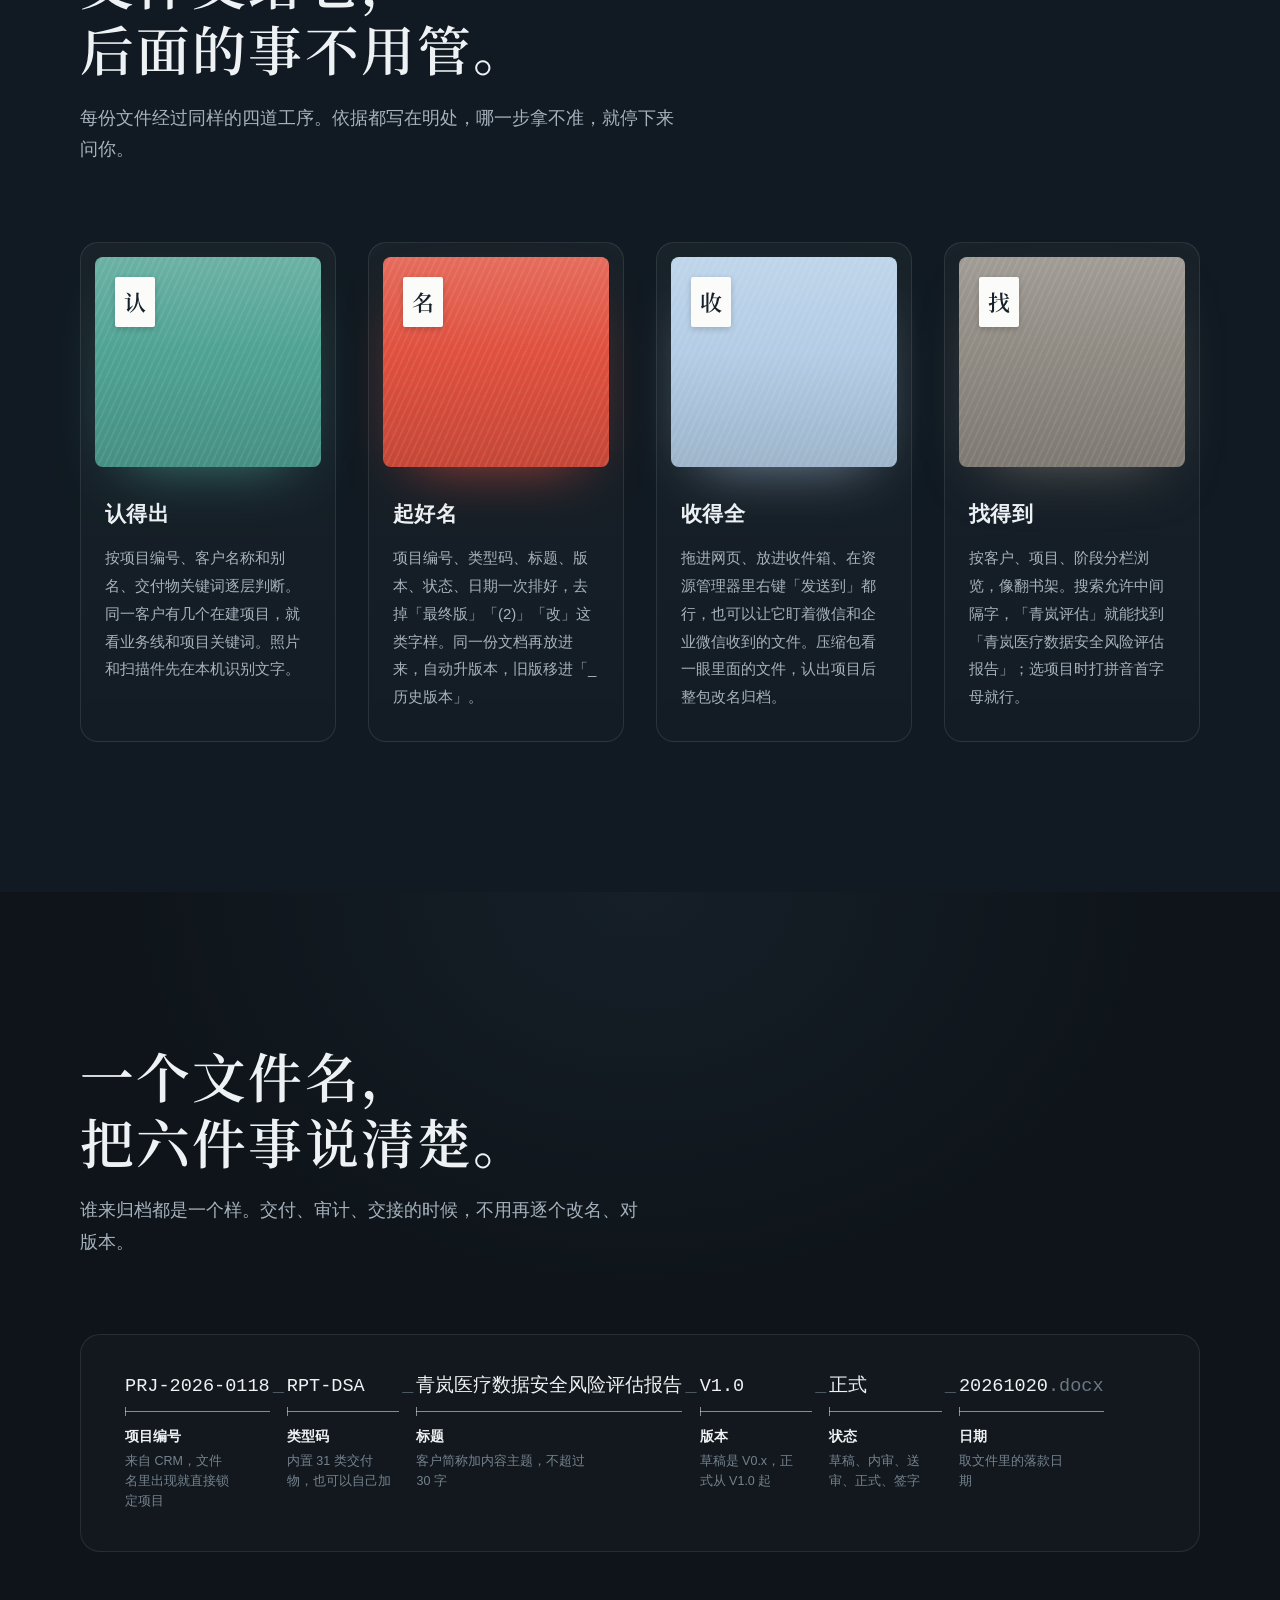
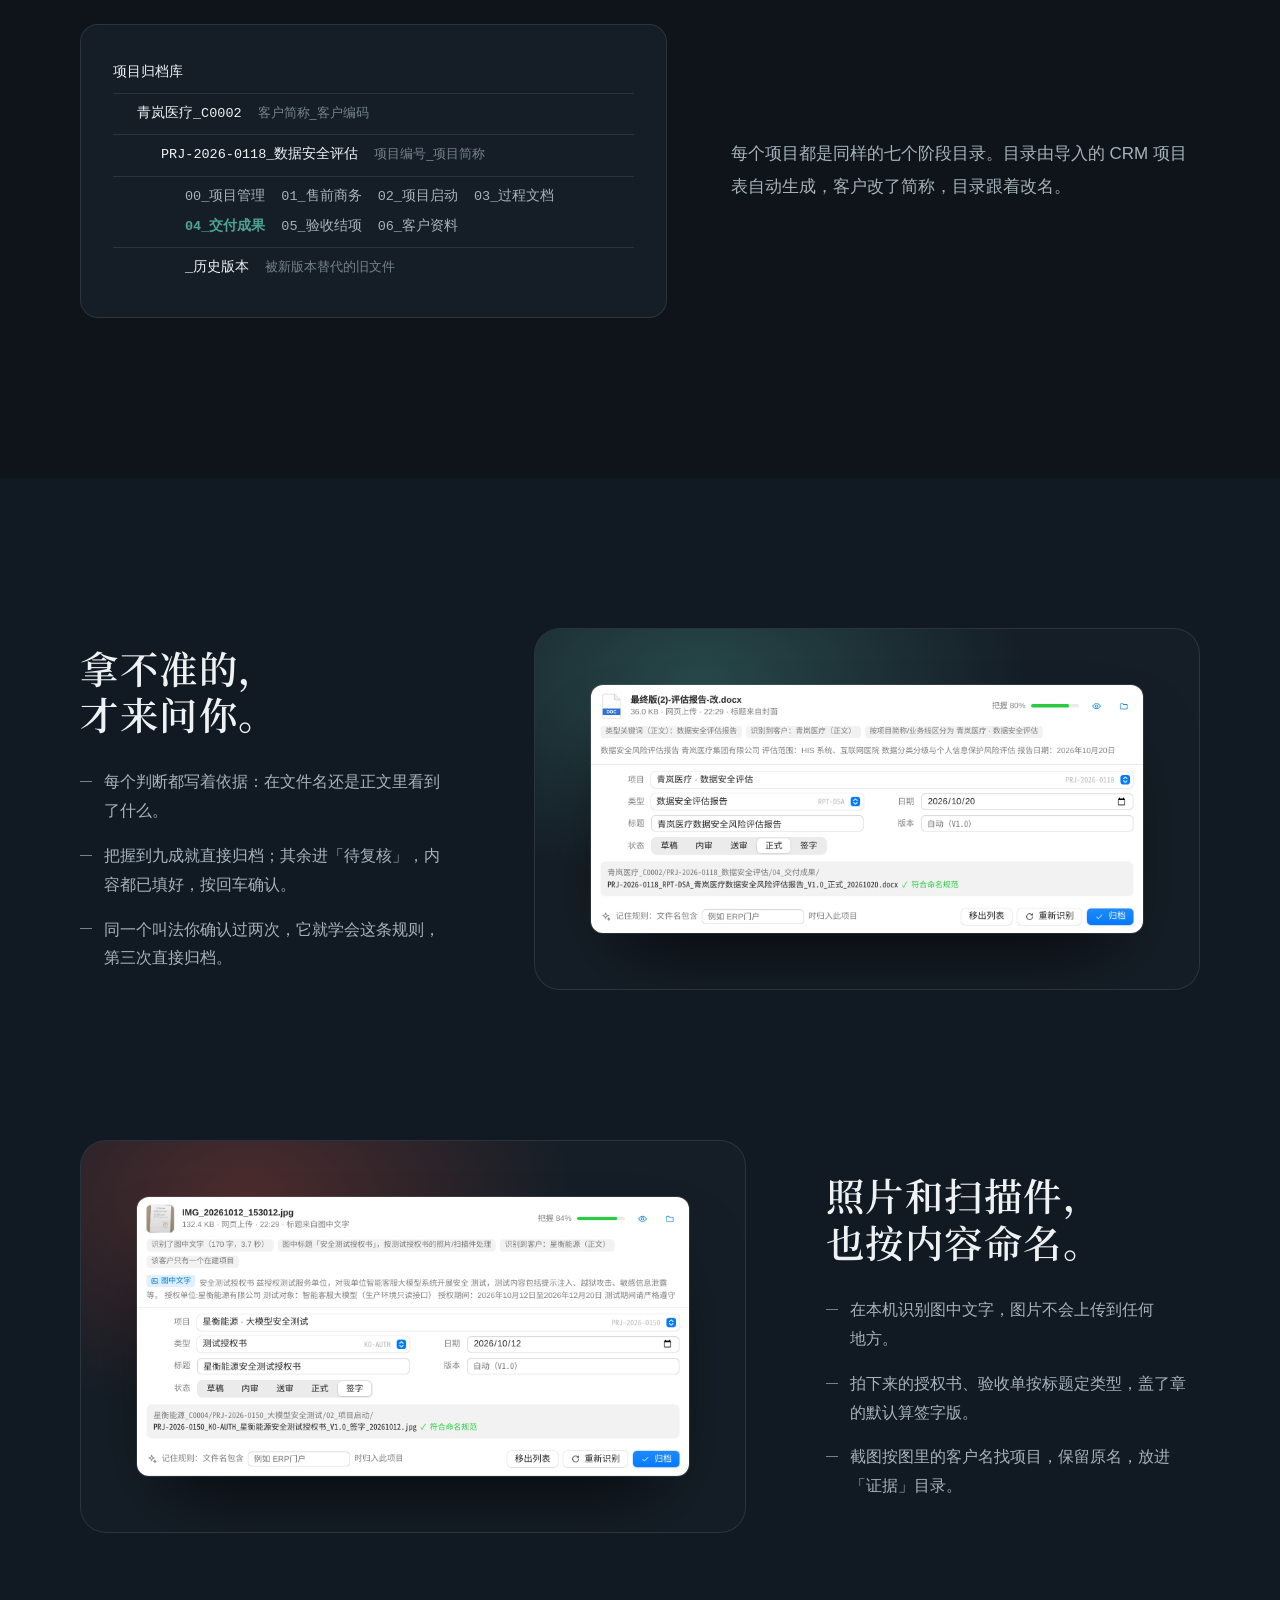
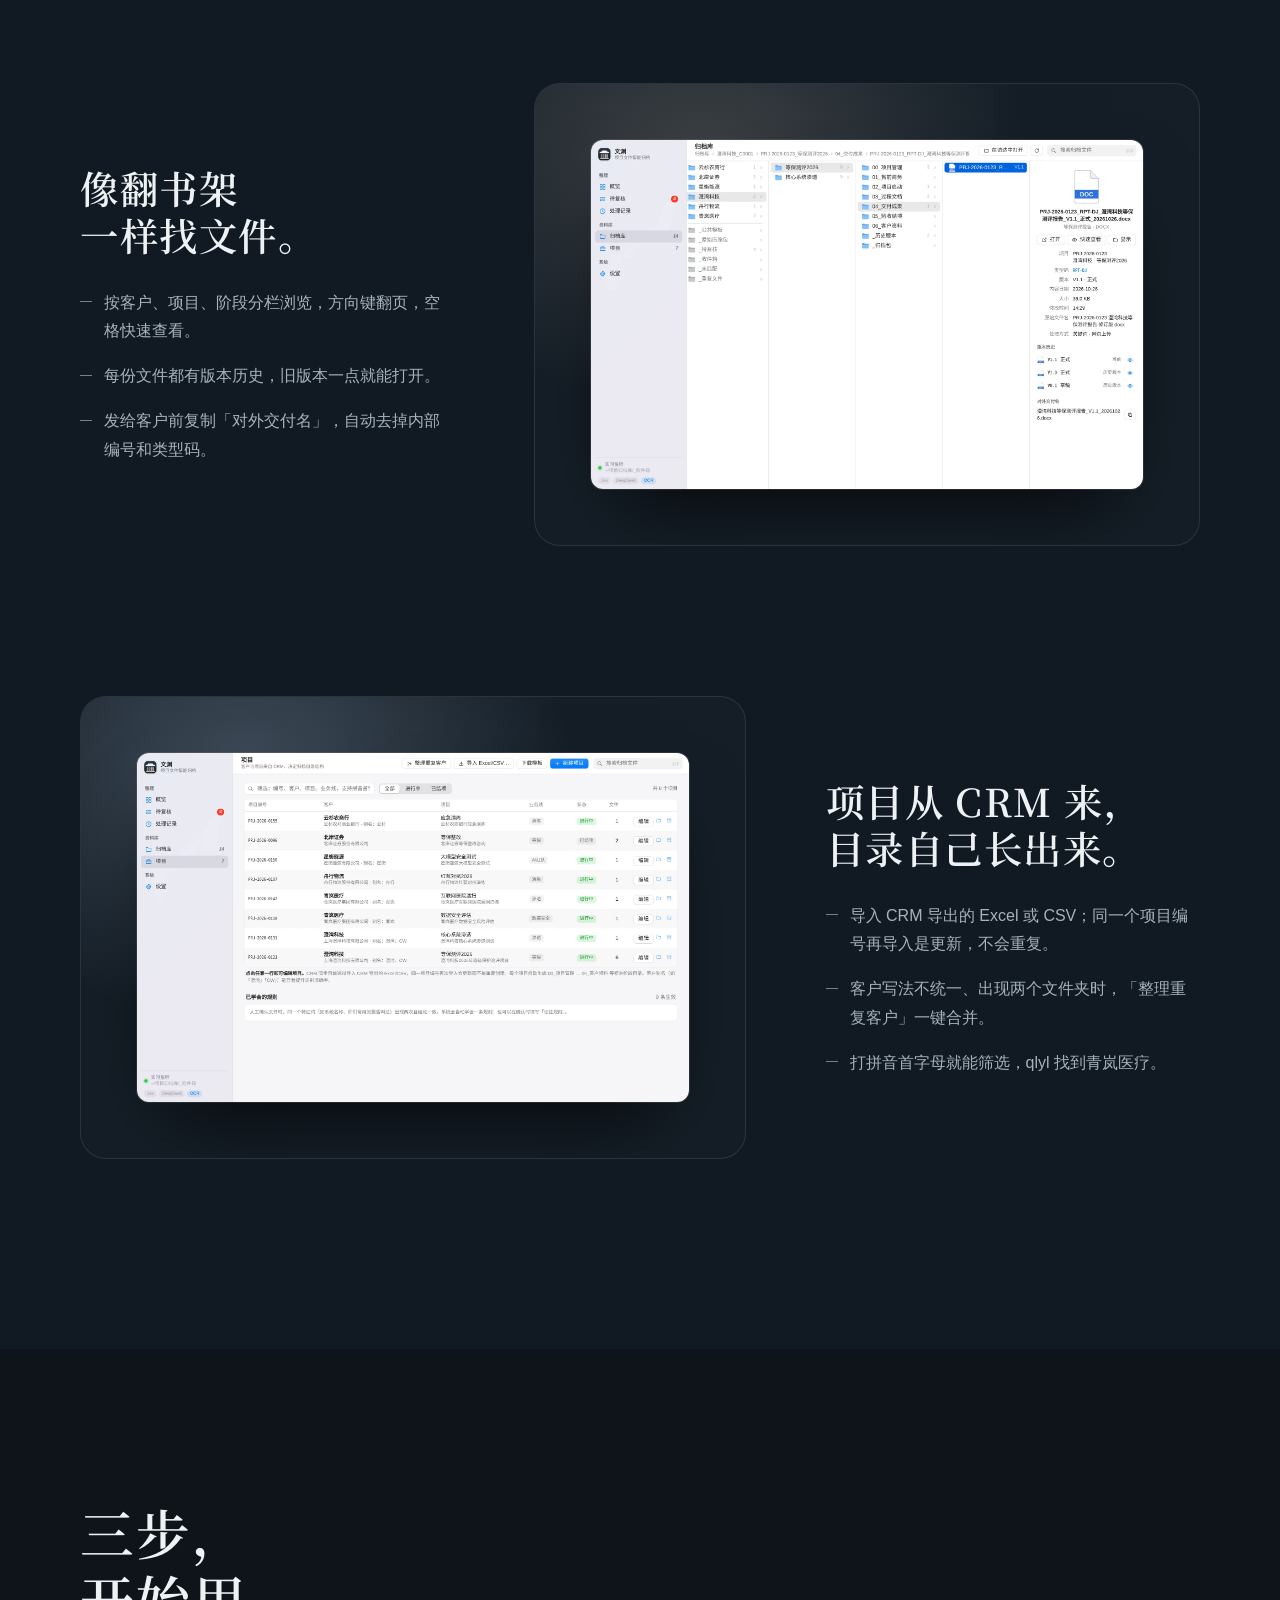
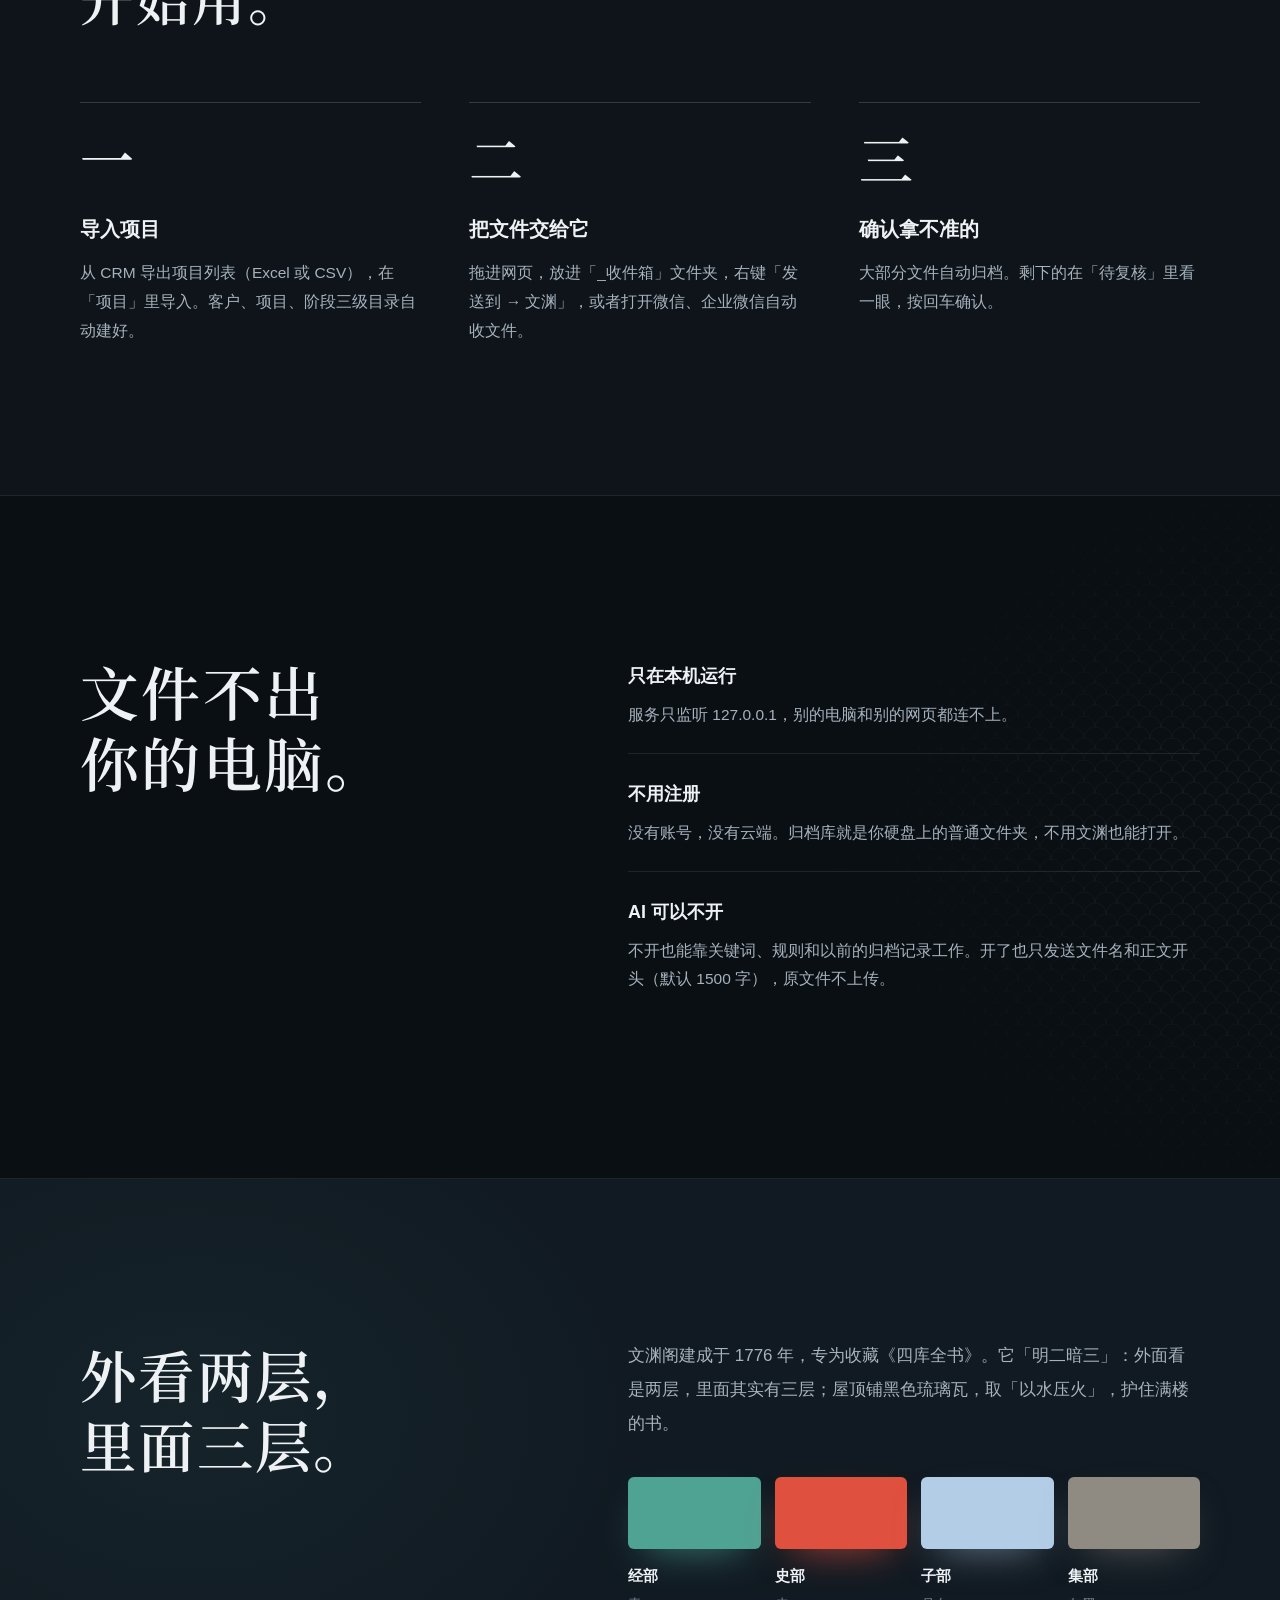
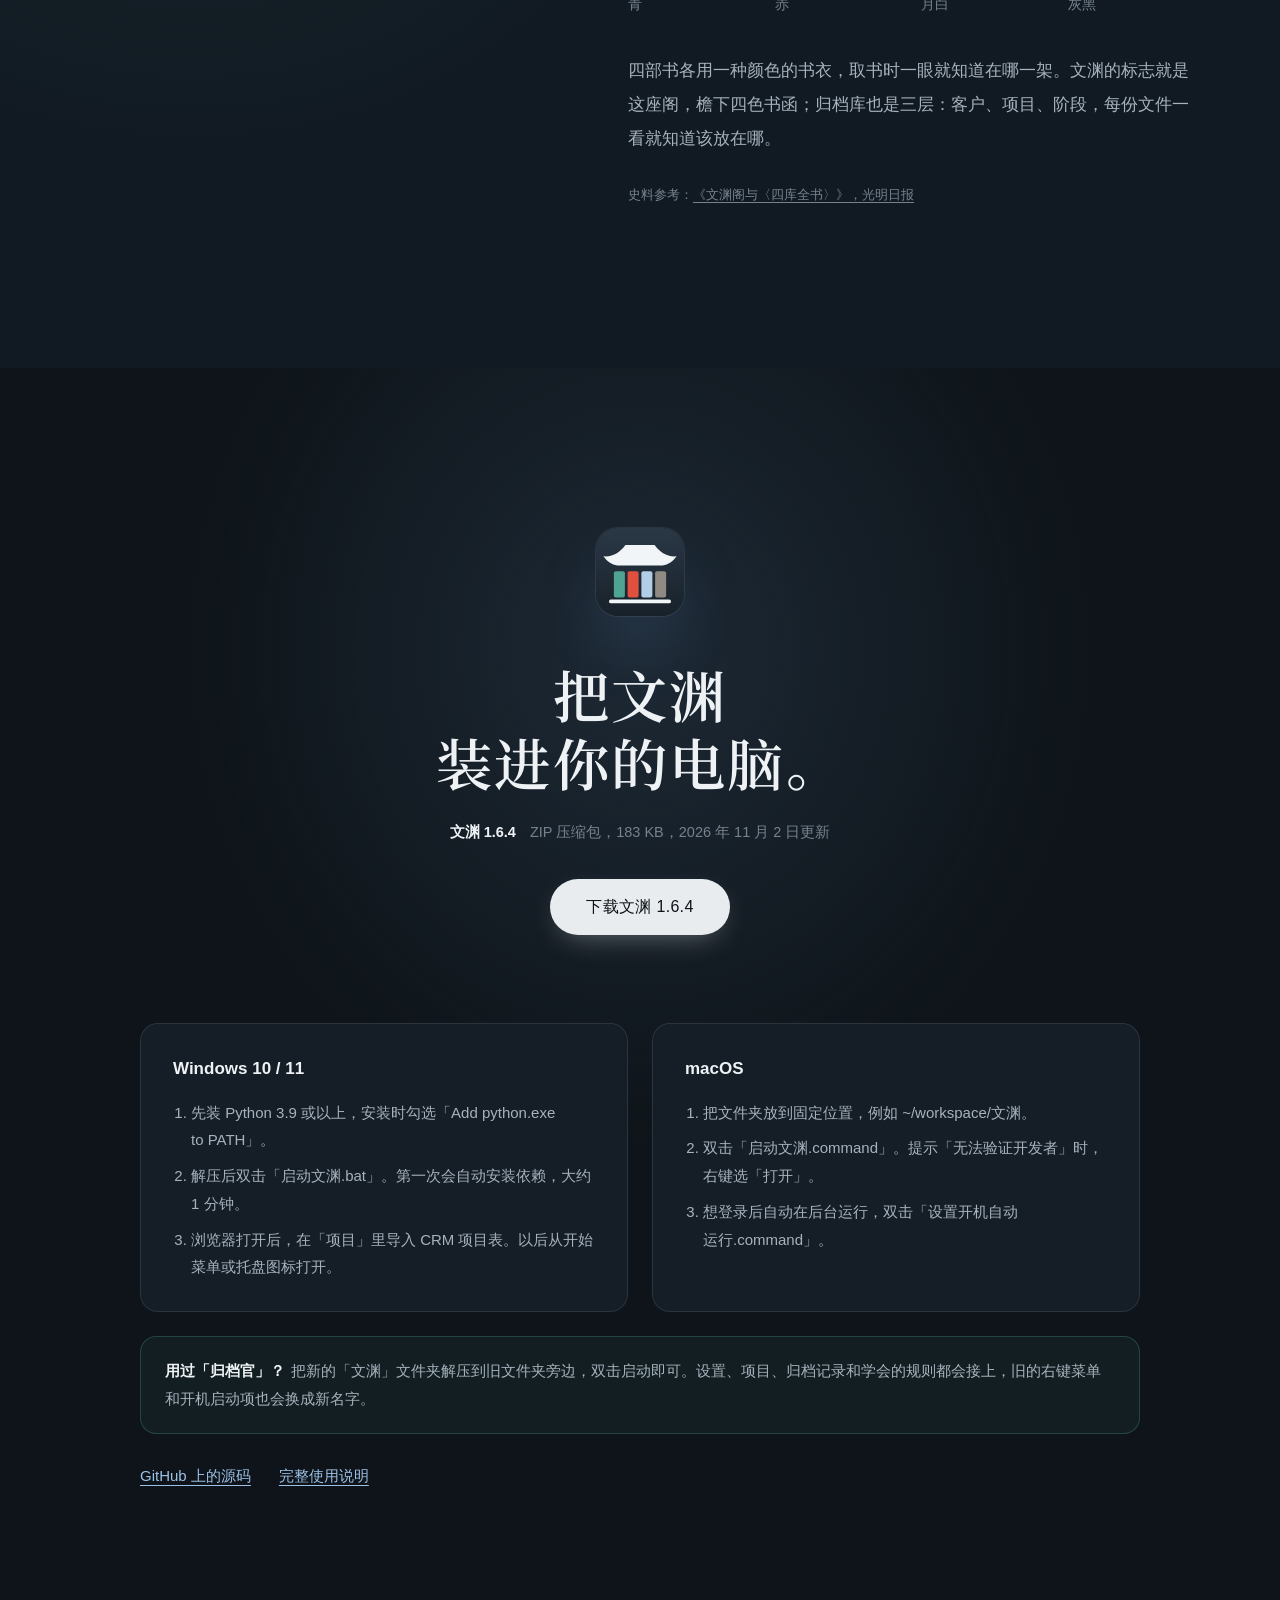
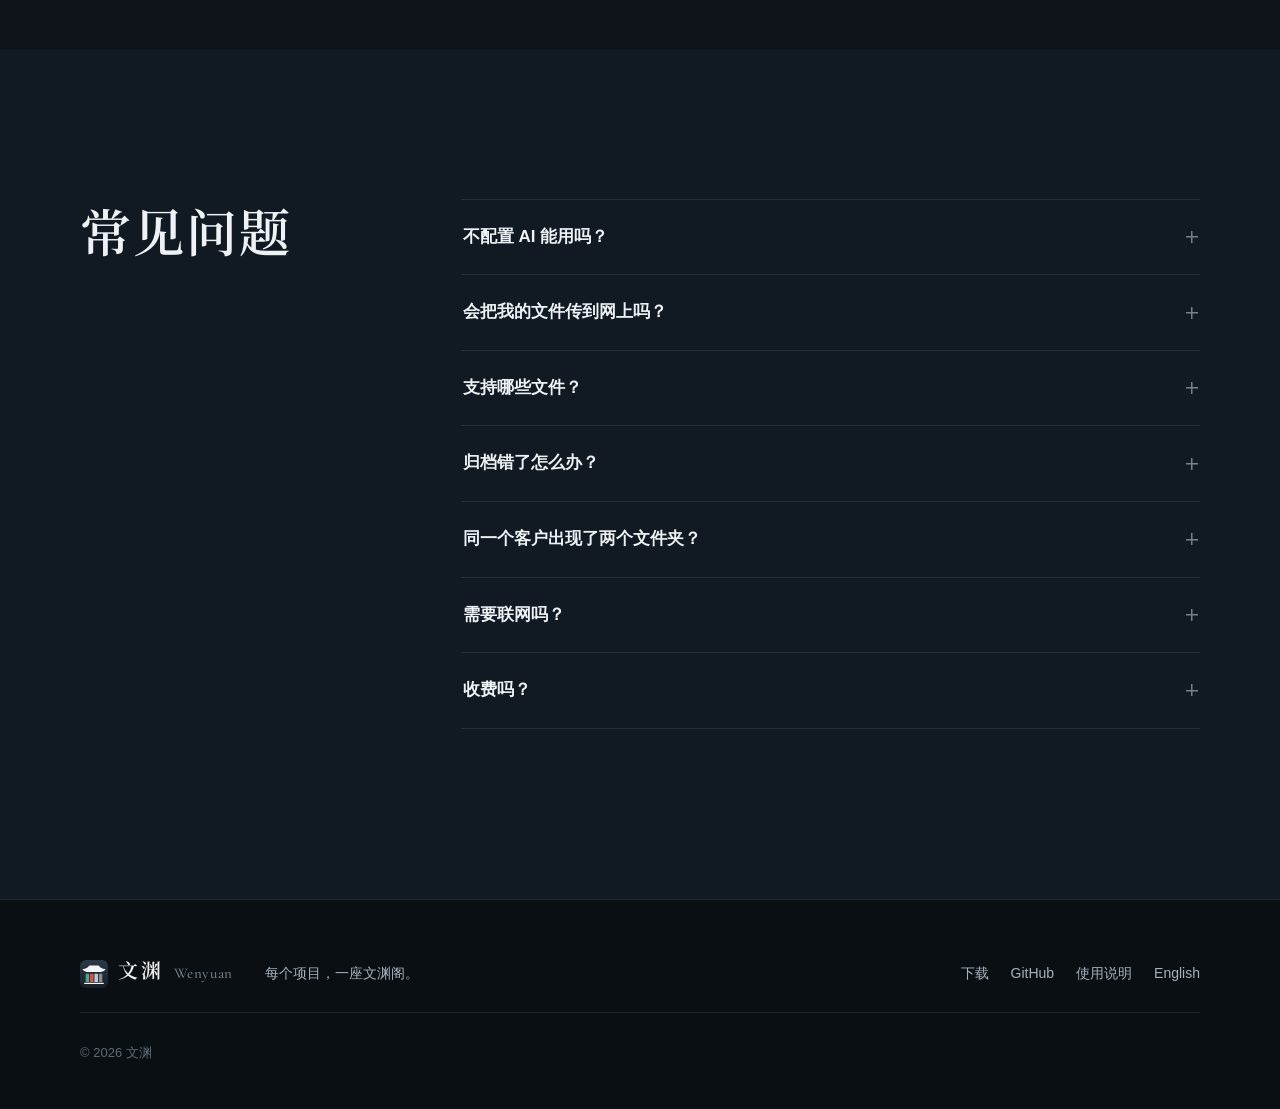
==== commit 38fcf653: "1.6.4：压缩包默认整包归档，看里面的文件判断项目 - 只解出几份代表性文档（Word/PDF/PPT/Excel 优先）读内容，临时文件读完即删 - 类型：压缩包名为准；否则按里面主文件（按大小加" ====
--- a/docs/index.html
+++ b/docs/index.html
@@ -43,7 +43,7 @@
       <h1 class="display"><span class="ln">每个项目，</span><span class="ln">一座文渊阁。</span></h1>
       <p class="lede">把文件交给文渊：它认出文件属于哪个客户、哪个项目、是什么交付物，按统一规范改好名字，放进对应的阶段目录。拿不准的才来问你。整个过程都在你自己的电脑上完成。</p>
       <div class="cta">
-        <a class="btn btn-paper" href="download/Wenyuan-1.6.3.zip" download>下载文渊 1.6.3</a>
+        <a class="btn btn-paper" href="download/Wenyuan-1.6.4.zip" download>下载文渊 1.6.4</a>
         <a class="btn btn-ghost" href="#how">看看怎么用</a>
       </div>
       <p class="fine">免费。Windows 10/11 与 macOS 通用，需要 Python 3.9 或以上。</p>
@@ -79,7 +79,7 @@
 <section class="pillars" id="features" aria-labelledby="pillars-h">
   <div class="wrap">
     <header class="sec-head"><h2 class="display" id="pillars-h"><span class="ln">文件交给它，</span><span class="ln">后面的事不用管。</span></h2><p>每份文件经过同样的四道工序。依据都写在明处，哪一步拿不准，就停下来问你。</p></header>
-    <div class="cases"><article class="case c-qing"><div class="case-box" aria-hidden="true"><span class="slip">认</span></div><h3>认得出</h3><p>按项目编号、客户名称和别名、交付物关键词逐层判断。同一客户有几个在建项目，就看业务线和项目关键词。照片和扫描件先在本机识别文字。</p></article><article class="case c-chi"><div class="case-box" aria-hidden="true"><span class="slip">名</span></div><h3>起好名</h3><p>项目编号、类型码、标题、版本、状态、日期一次排好，去掉「最终版」「(2)」「改」这类字样。同一份文档再放进来，自动升版本，旧版移进「_历史版本」。</p></article><article class="case c-yuebai"><div class="case-box" aria-hidden="true"><span class="slip">收</span></div><h3>收得全</h3><p>拖进网页、放进收件箱、在资源管理器里右键「发送到」都行，也可以让它盯着微信和企业微信收到的文件。压缩包自动解压，逐个归档。</p></article><article class="case c-huihei"><div class="case-box" aria-hidden="true"><span class="slip">找</span></div><h3>找得到</h3><p>按客户、项目、阶段分栏浏览，像翻书架。搜索允许中间隔字，「青岚评估」就能找到「青岚医疗数据安全风险评估报告」；选项目时打拼音首字母就行。</p></article></div>
+    <div class="cases"><article class="case c-qing"><div class="case-box" aria-hidden="true"><span class="slip">认</span></div><h3>认得出</h3><p>按项目编号、客户名称和别名、交付物关键词逐层判断。同一客户有几个在建项目，就看业务线和项目关键词。照片和扫描件先在本机识别文字。</p></article><article class="case c-chi"><div class="case-box" aria-hidden="true"><span class="slip">名</span></div><h3>起好名</h3><p>项目编号、类型码、标题、版本、状态、日期一次排好，去掉「最终版」「(2)」「改」这类字样。同一份文档再放进来，自动升版本，旧版移进「_历史版本」。</p></article><article class="case c-yuebai"><div class="case-box" aria-hidden="true"><span class="slip">收</span></div><h3>收得全</h3><p>拖进网页、放进收件箱、在资源管理器里右键「发送到」都行，也可以让它盯着微信和企业微信收到的文件。压缩包看一眼里面的文件，认出项目后整包改名归档。</p></article><article class="case c-huihei"><div class="case-box" aria-hidden="true"><span class="slip">找</span></div><h3>找得到</h3><p>按客户、项目、阶段分栏浏览，像翻书架。搜索允许中间隔字，「青岚评估」就能找到「青岚医疗数据安全风险评估报告」；选项目时打拼音首字母就行。</p></article></div>
   </div>
 </section>
 
@@ -154,8 +154,8 @@
     <div class="dl-top">
       <img src="assets/logo.svg" width="88" height="88" alt="">
       <h2 class="display" id="dl-h"><span class="ln">把文渊</span><span class="ln">装进你的电脑。</span></h2>
-      <p class="dl-meta"><b>文渊 1.6.3</b><span>ZIP 压缩包，177 KB，2026 年 11 月 2 日更新</span></p>
-      <a class="btn btn-paper btn-lg" href="download/Wenyuan-1.6.3.zip" download>下载文渊 1.6.3</a>
+      <p class="dl-meta"><b>文渊 1.6.4</b><span>ZIP 压缩包，183 KB，2026 年 11 月 2 日更新</span></p>
+      <a class="btn btn-paper btn-lg" href="download/Wenyuan-1.6.4.zip" download>下载文渊 1.6.4</a>
     </div>
     <div class="dl-os">
       <div><h3>Windows 10 / 11</h3><ol><li>先装 Python 3.9 或以上，安装时勾选「Add python.exe to PATH」。</li><li>解压后双击「启动文渊.bat」。第一次会自动安装依赖，大约 1 分钟。</li><li>浏览器打开后，在「项目」里导入 CRM 项目表。以后从开始菜单或托盘图标打开。</li></ol></div>
@@ -169,7 +169,7 @@
 <section class="faq" id="faq" aria-labelledby="faq-h">
   <div class="wrap faq-in">
     <h2 class="display" id="faq-h">常见问题</h2>
-    <div class="faq-list"><details><summary>不配置 AI 能用吗？</summary><p>能。项目编号、客户名称和别名、交付物关键词、学会的规则和以前的归档记录已经能处理大部分文件。配置 Jev 后，关键词判断不了时让它在候选项目里做选择；配置 DeepSeek 后，它会读正文开头，生成更准确的标题和日期。</p></details><details><summary>会把我的文件传到网上吗？</summary><p>不会。文渊运行在你的电脑上，图片文字识别也在本机完成。只有你打开了 AI 功能，才会把文件名和正文开头（默认 1500 字）发给你自己配置的模型服务，原文件不上传。</p></details><details><summary>支持哪些文件？</summary><p>Word（docx）、Excel、PowerPoint、PDF（包括扫描版）、文本，以及 JPG、PNG、HEIC 等图片。zip、7z、tar 压缩包会自动解压；rar 需要电脑上装有 7-Zip 或 WinRAR。老的 .doc 在 Mac 上能读内容，在 Windows 上按文件名判断。</p></details><details><summary>归档错了怎么办？</summary><p>在「概览」或「处理记录」里点撤销，文件回到待复核，被替代的旧版本恢复原位。你改正之后，相关的自动规则会停用，不会一错再错。</p></details><details><summary>同一个客户出现了两个文件夹？</summary><p>一般是换过数据库，或者同一客户在 CRM 里有两种写法。在「项目」里点「整理重复客户」：按项目编号能确定的默认勾选，合并时文件只移动不删除，内容完全相同的只留一份。</p></details><details><summary>需要联网吗？</summary><p>第一次启动要联网安装依赖（默认从清华镜像下载）。之后除了 AI 功能，都可以离线使用。</p></details><details><summary>收费吗？</summary><p>免费。</p></details></div>
+    <div class="faq-list"><details><summary>不配置 AI 能用吗？</summary><p>能。项目编号、客户名称和别名、交付物关键词、学会的规则和以前的归档记录已经能处理大部分文件。配置 Jev 后，关键词判断不了时让它在候选项目里做选择；配置 DeepSeek 后，它会读正文开头，生成更准确的标题和日期。</p></details><details><summary>会把我的文件传到网上吗？</summary><p>不会。文渊运行在你的电脑上，图片文字识别也在本机完成。只有你打开了 AI 功能，才会把文件名和正文开头（默认 1500 字）发给你自己配置的模型服务，原文件不上传。</p></details><details><summary>支持哪些文件？</summary><p>Word（docx）、Excel、PowerPoint、PDF（包括扫描版）、文本，以及 JPG、PNG、HEIC 等图片。zip、7z、tar、rar 压缩包会看里面的文件判断项目，整包改名归档，也可以设置成解压后逐个归档；rar 需要电脑上装有 7-Zip 或 WinRAR。老的 .doc 在 Mac 上能读内容，在 Windows 上按文件名判断。</p></details><details><summary>归档错了怎么办？</summary><p>在「概览」或「处理记录」里点撤销，文件回到待复核，被替代的旧版本恢复原位。你改正之后，相关的自动规则会停用，不会一错再错。</p></details><details><summary>同一个客户出现了两个文件夹？</summary><p>一般是换过数据库，或者同一客户在 CRM 里有两种写法。在「项目」里点「整理重复客户」：按项目编号能确定的默认勾选，合并时文件只移动不删除，内容完全相同的只留一份。</p></details><details><summary>需要联网吗？</summary><p>第一次启动要联网安装依赖（默认从清华镜像下载）。之后除了 AI 功能，都可以离线使用。</p></details><details><summary>收费吗？</summary><p>免费。</p></details></div>
   </div>
 </section>
 
